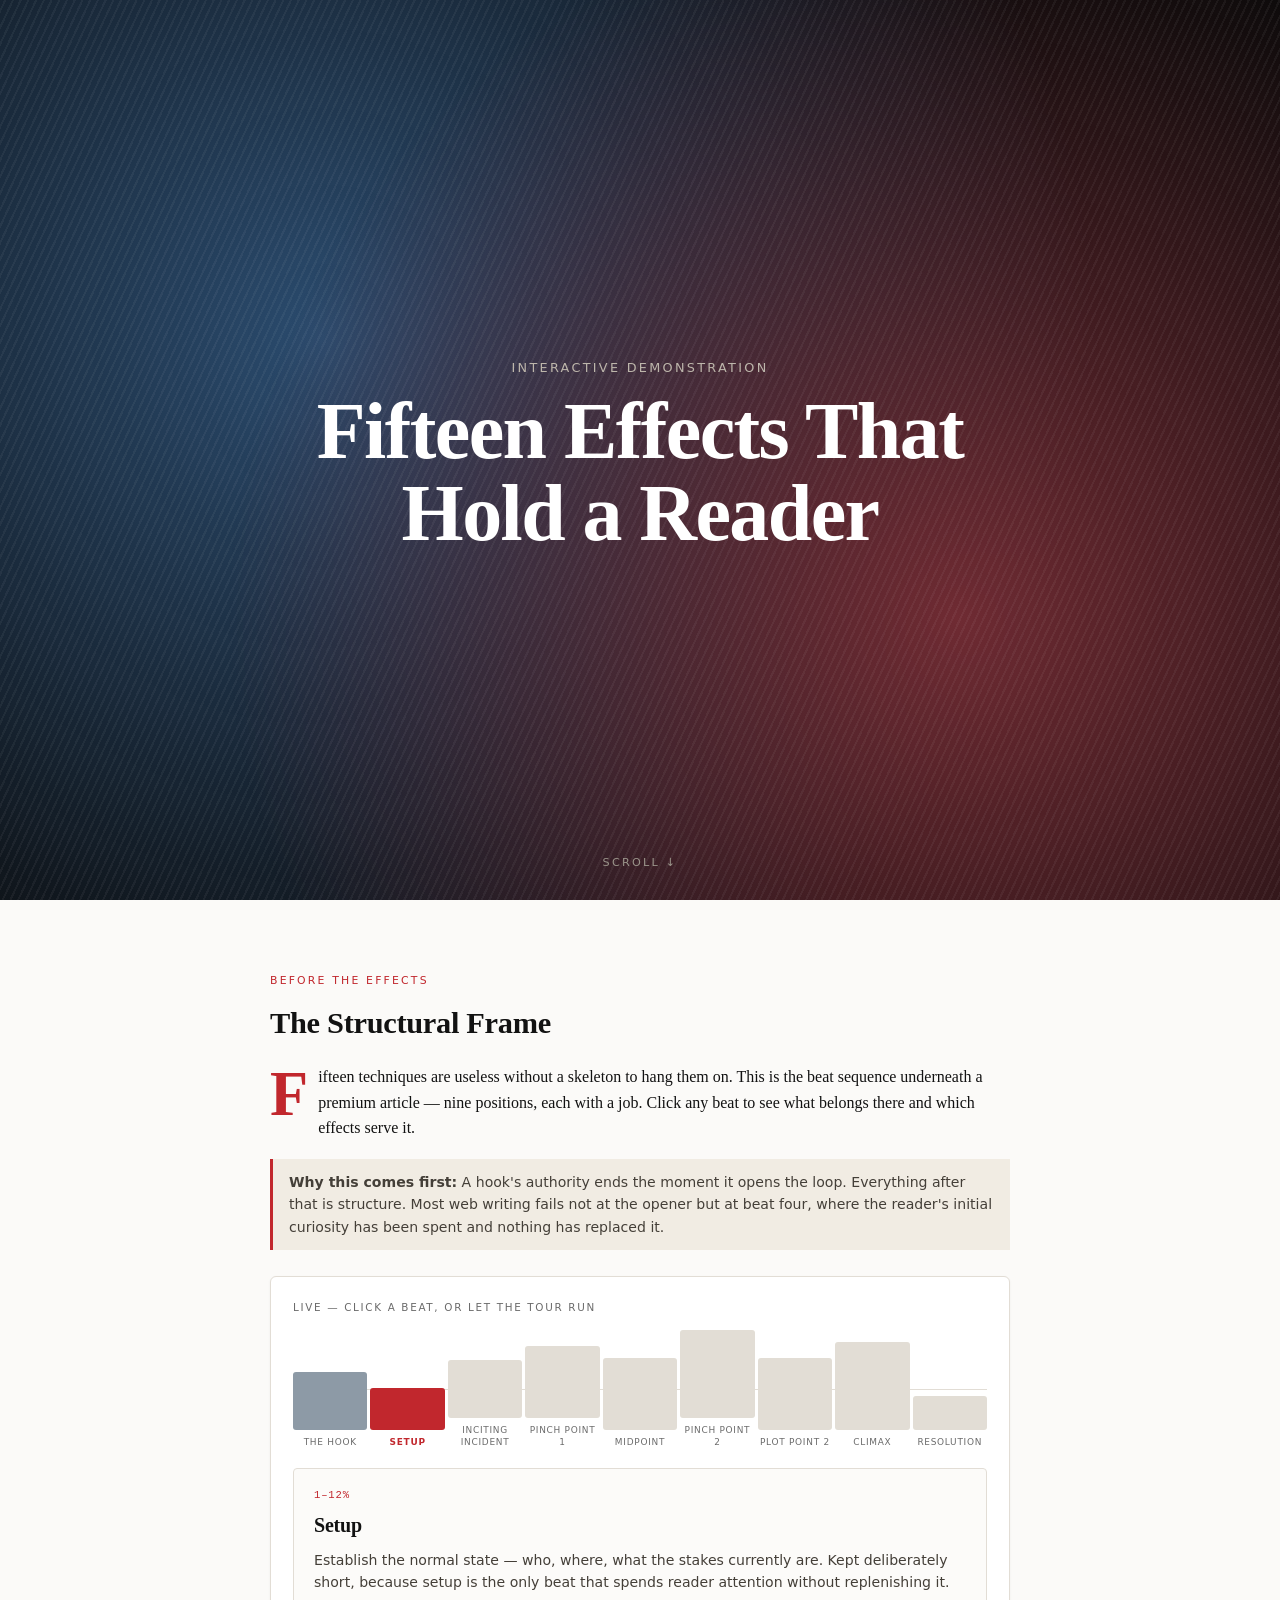
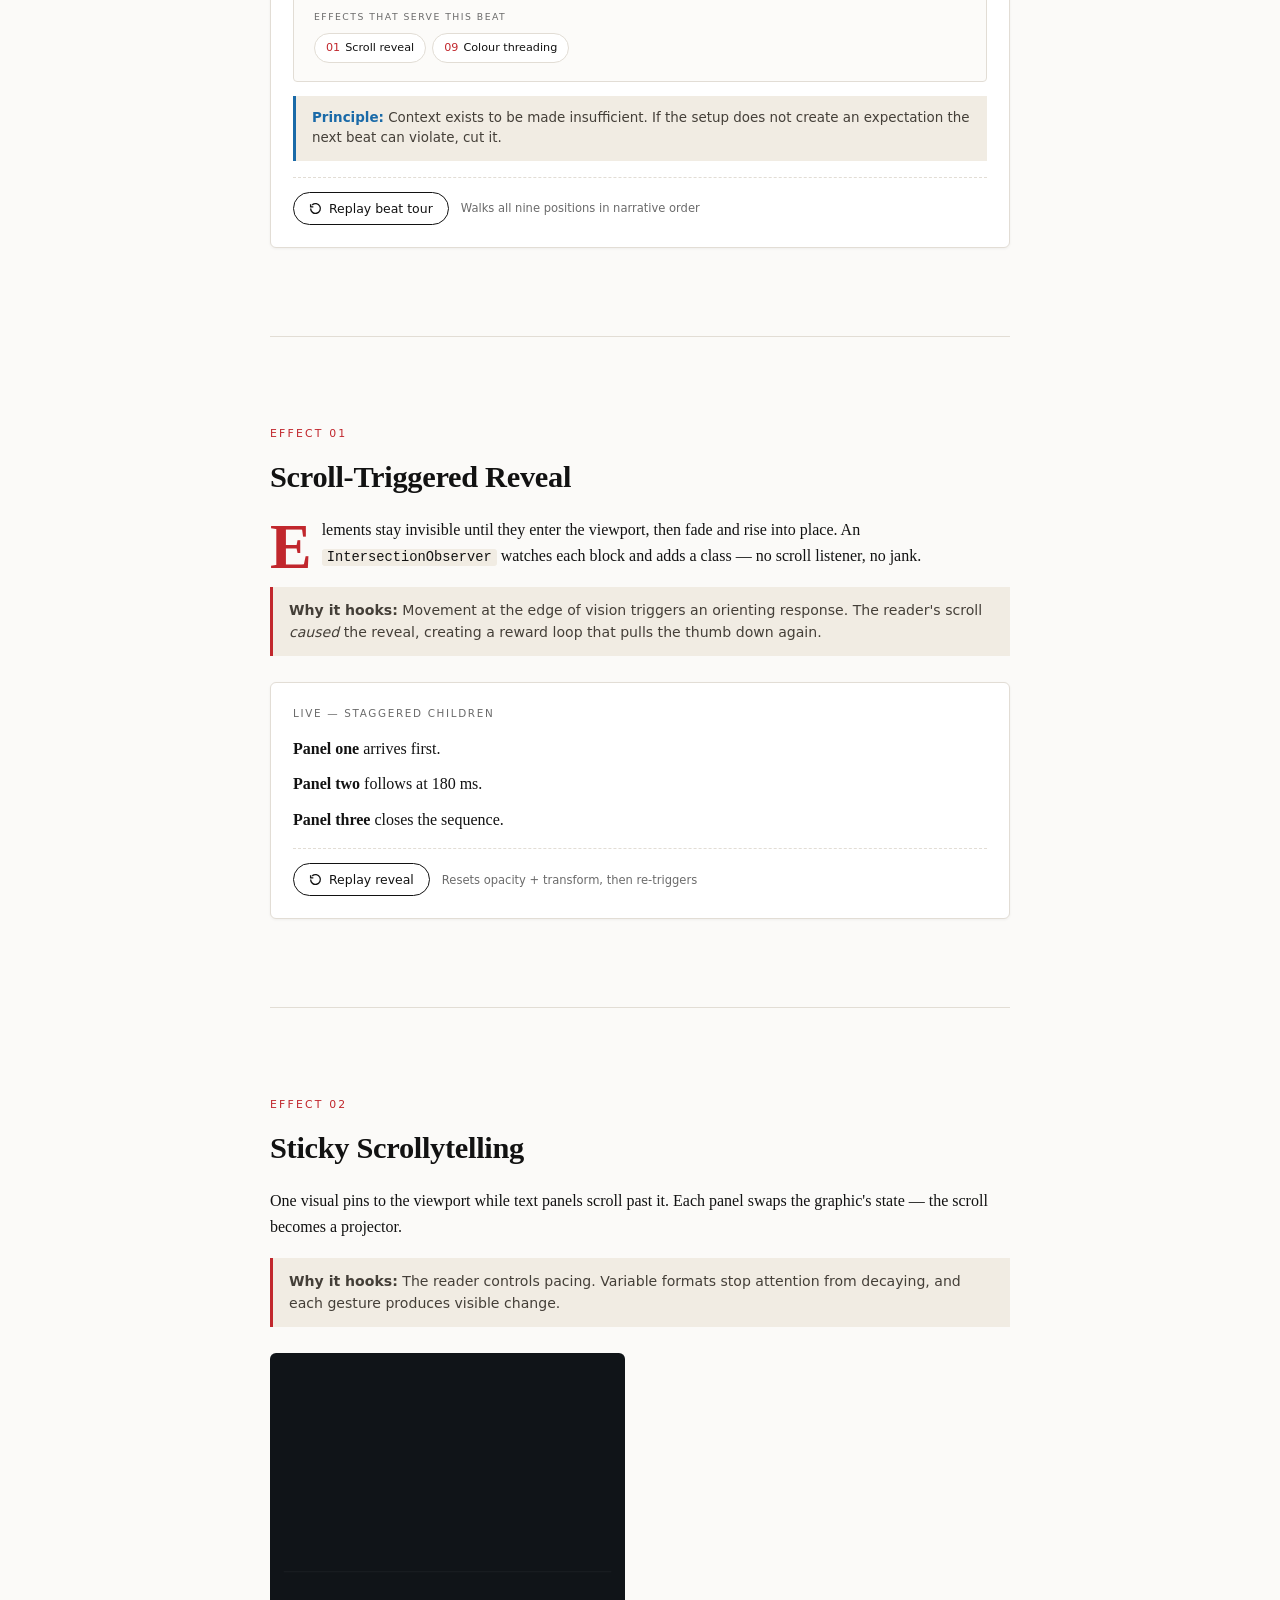
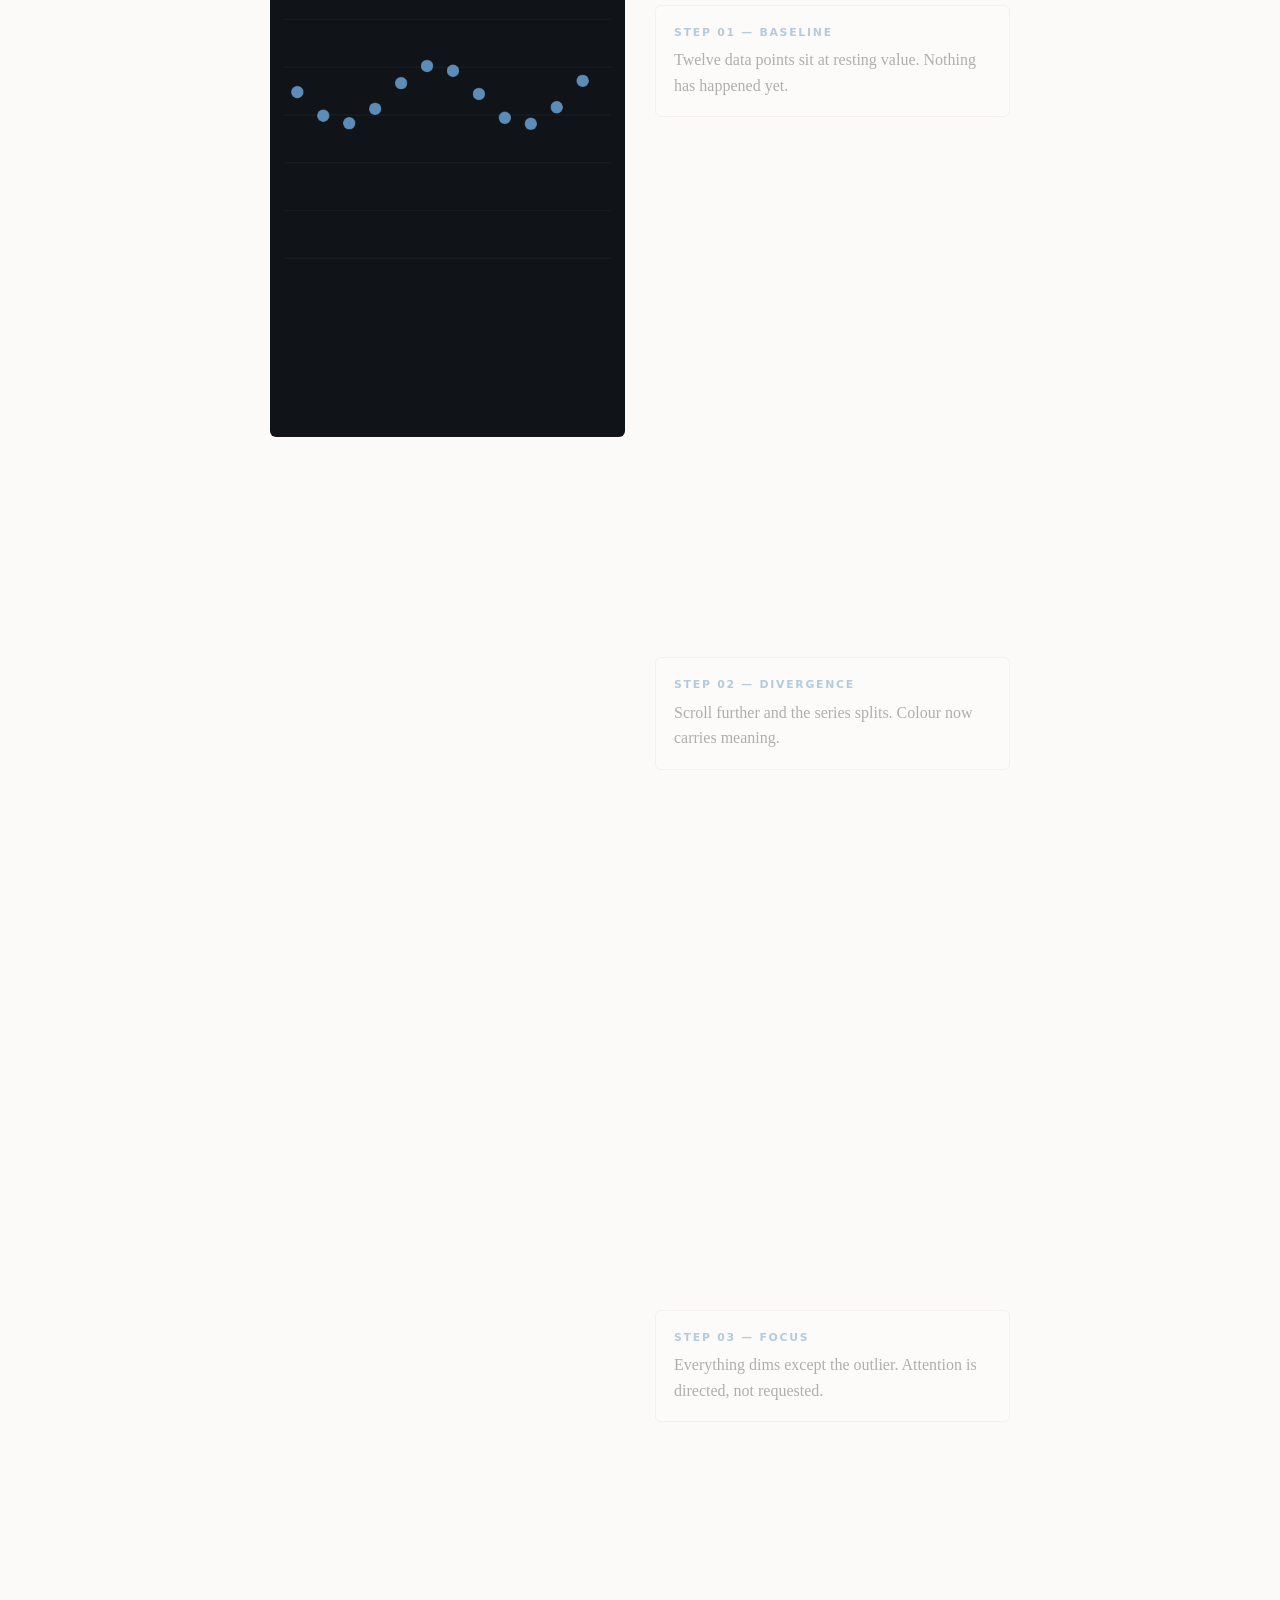
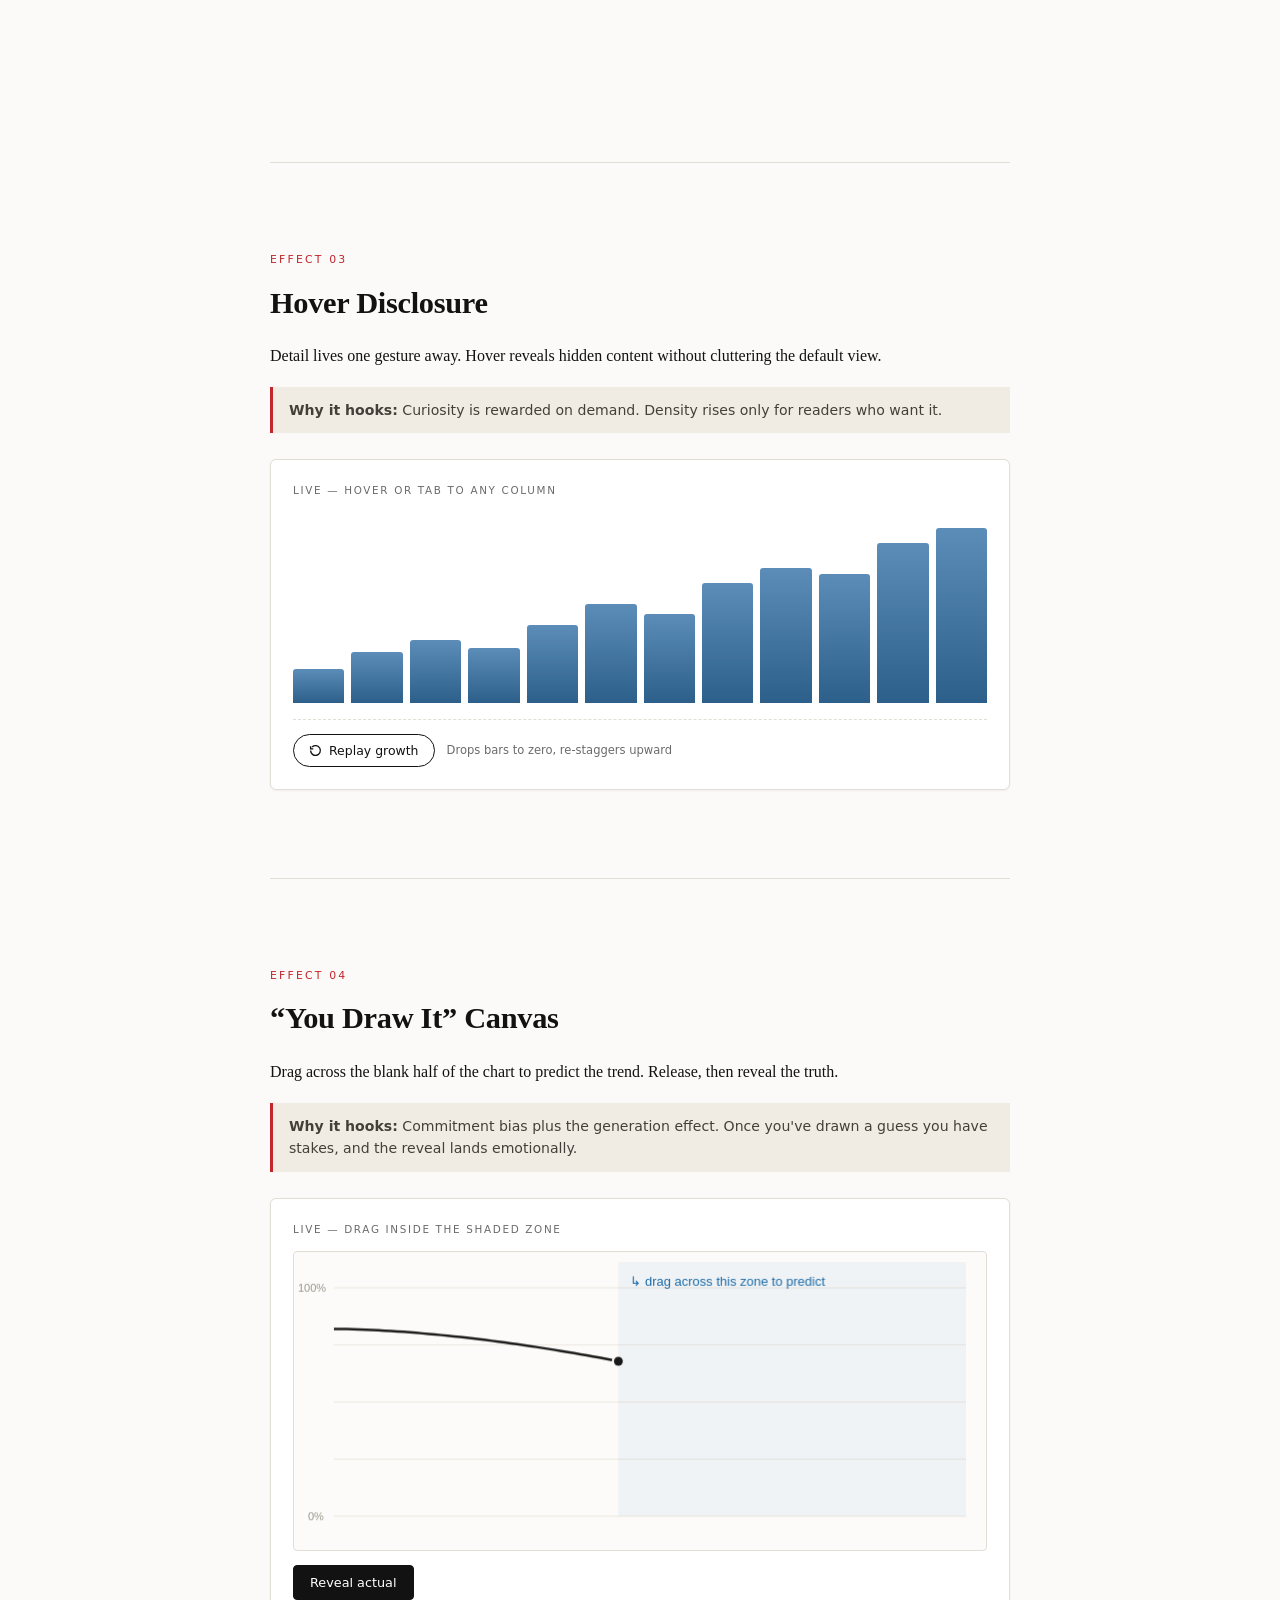
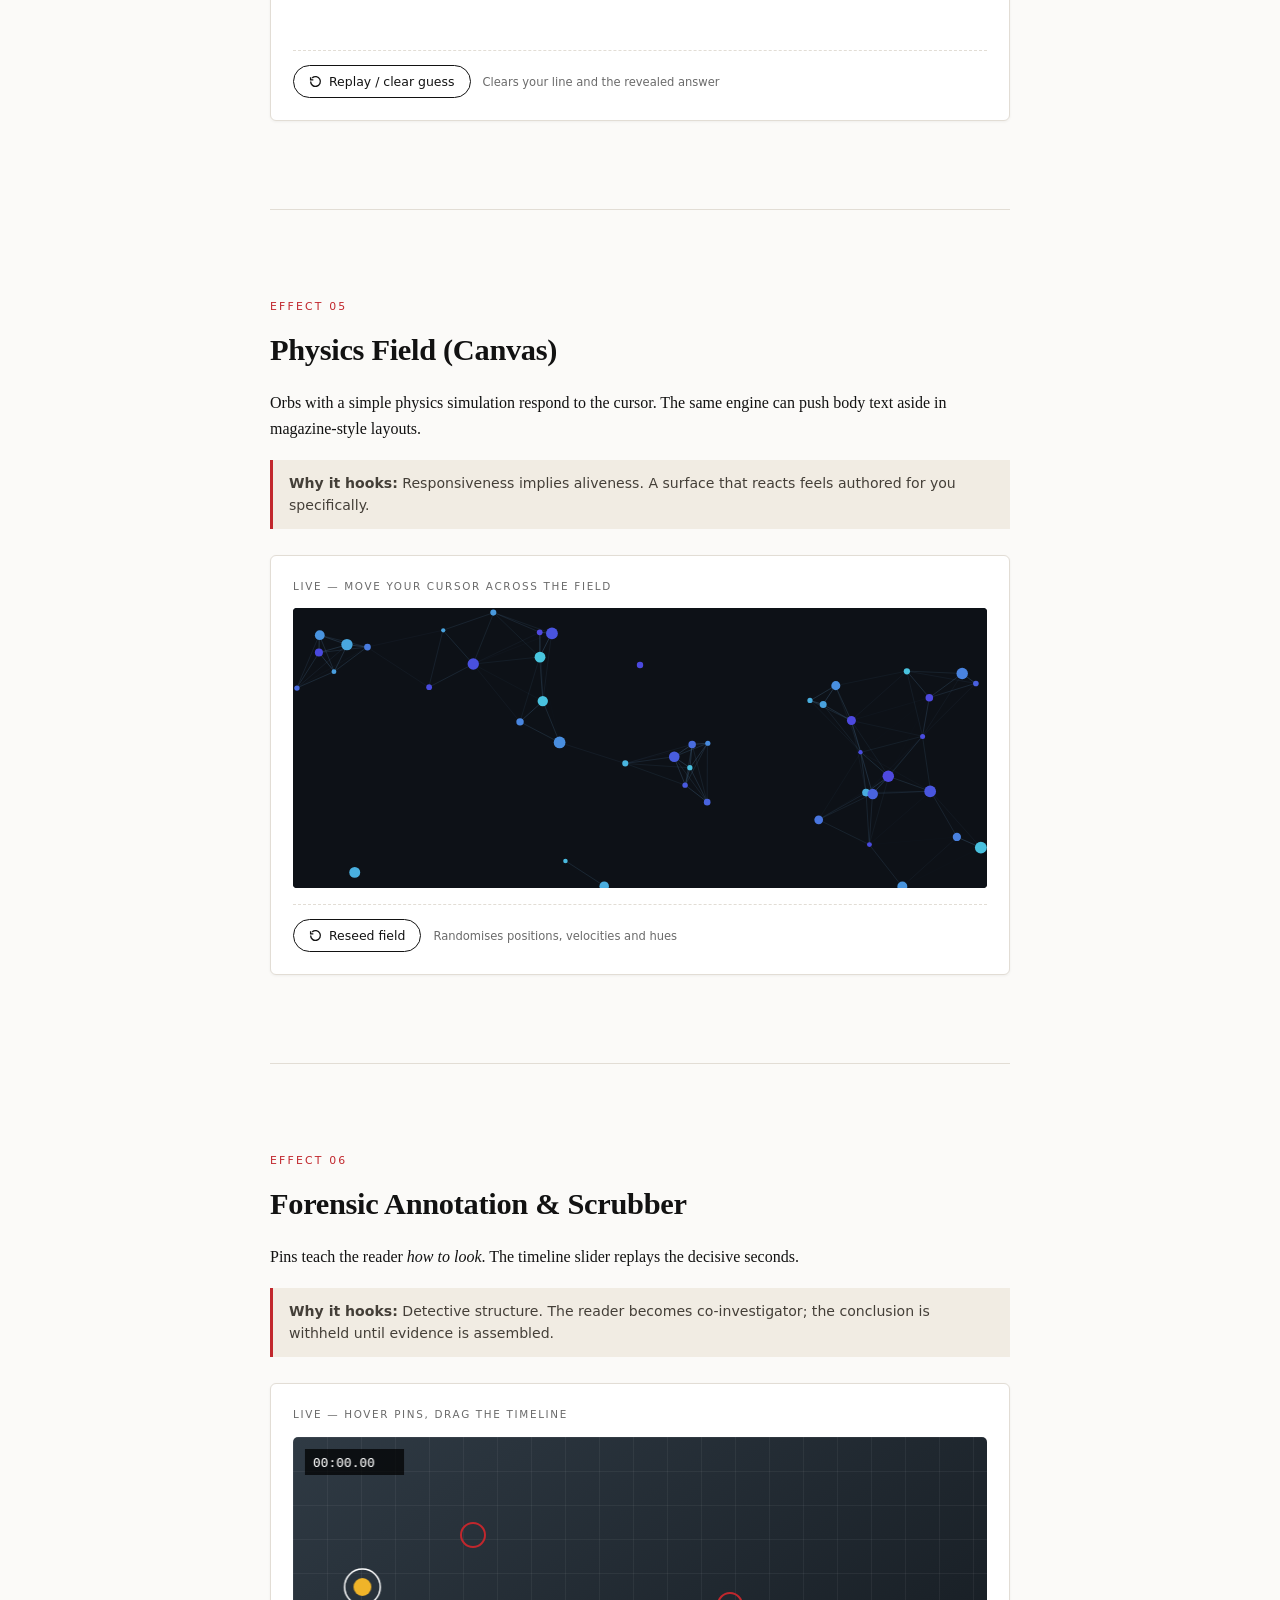
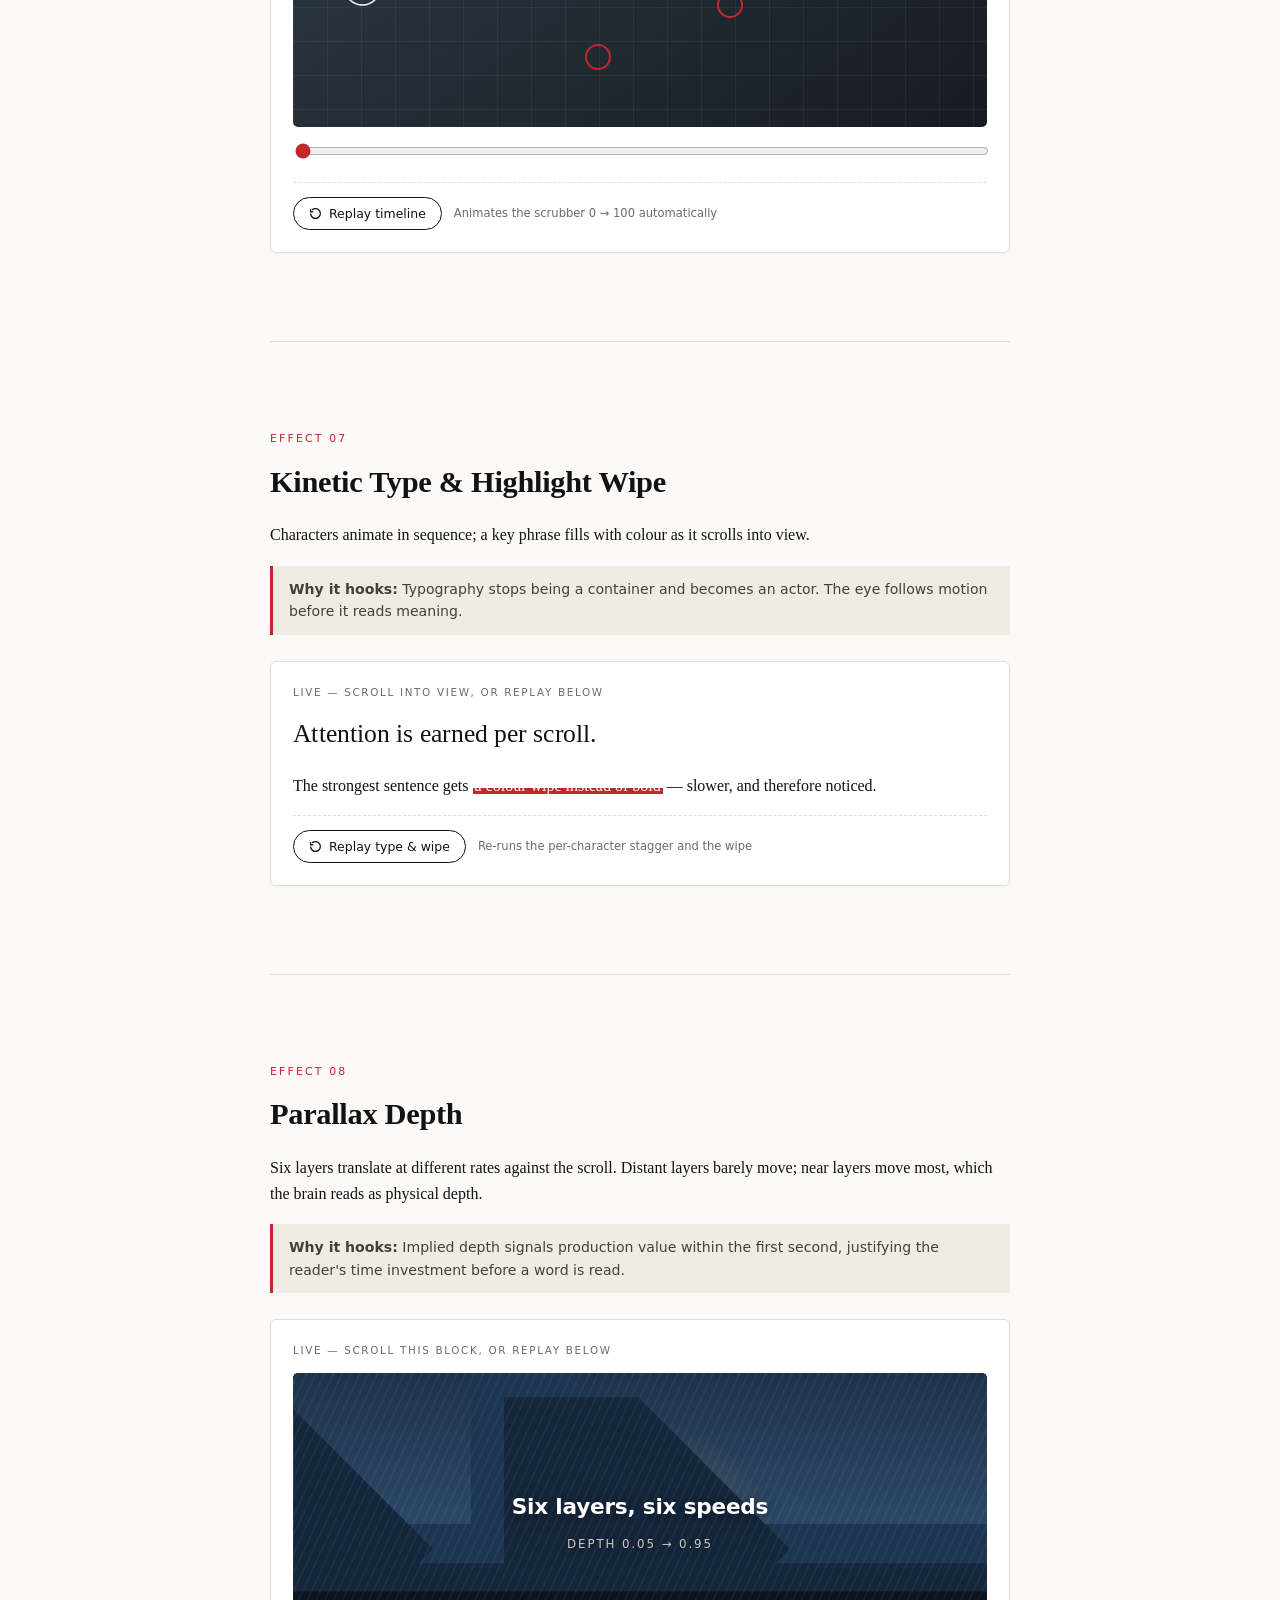
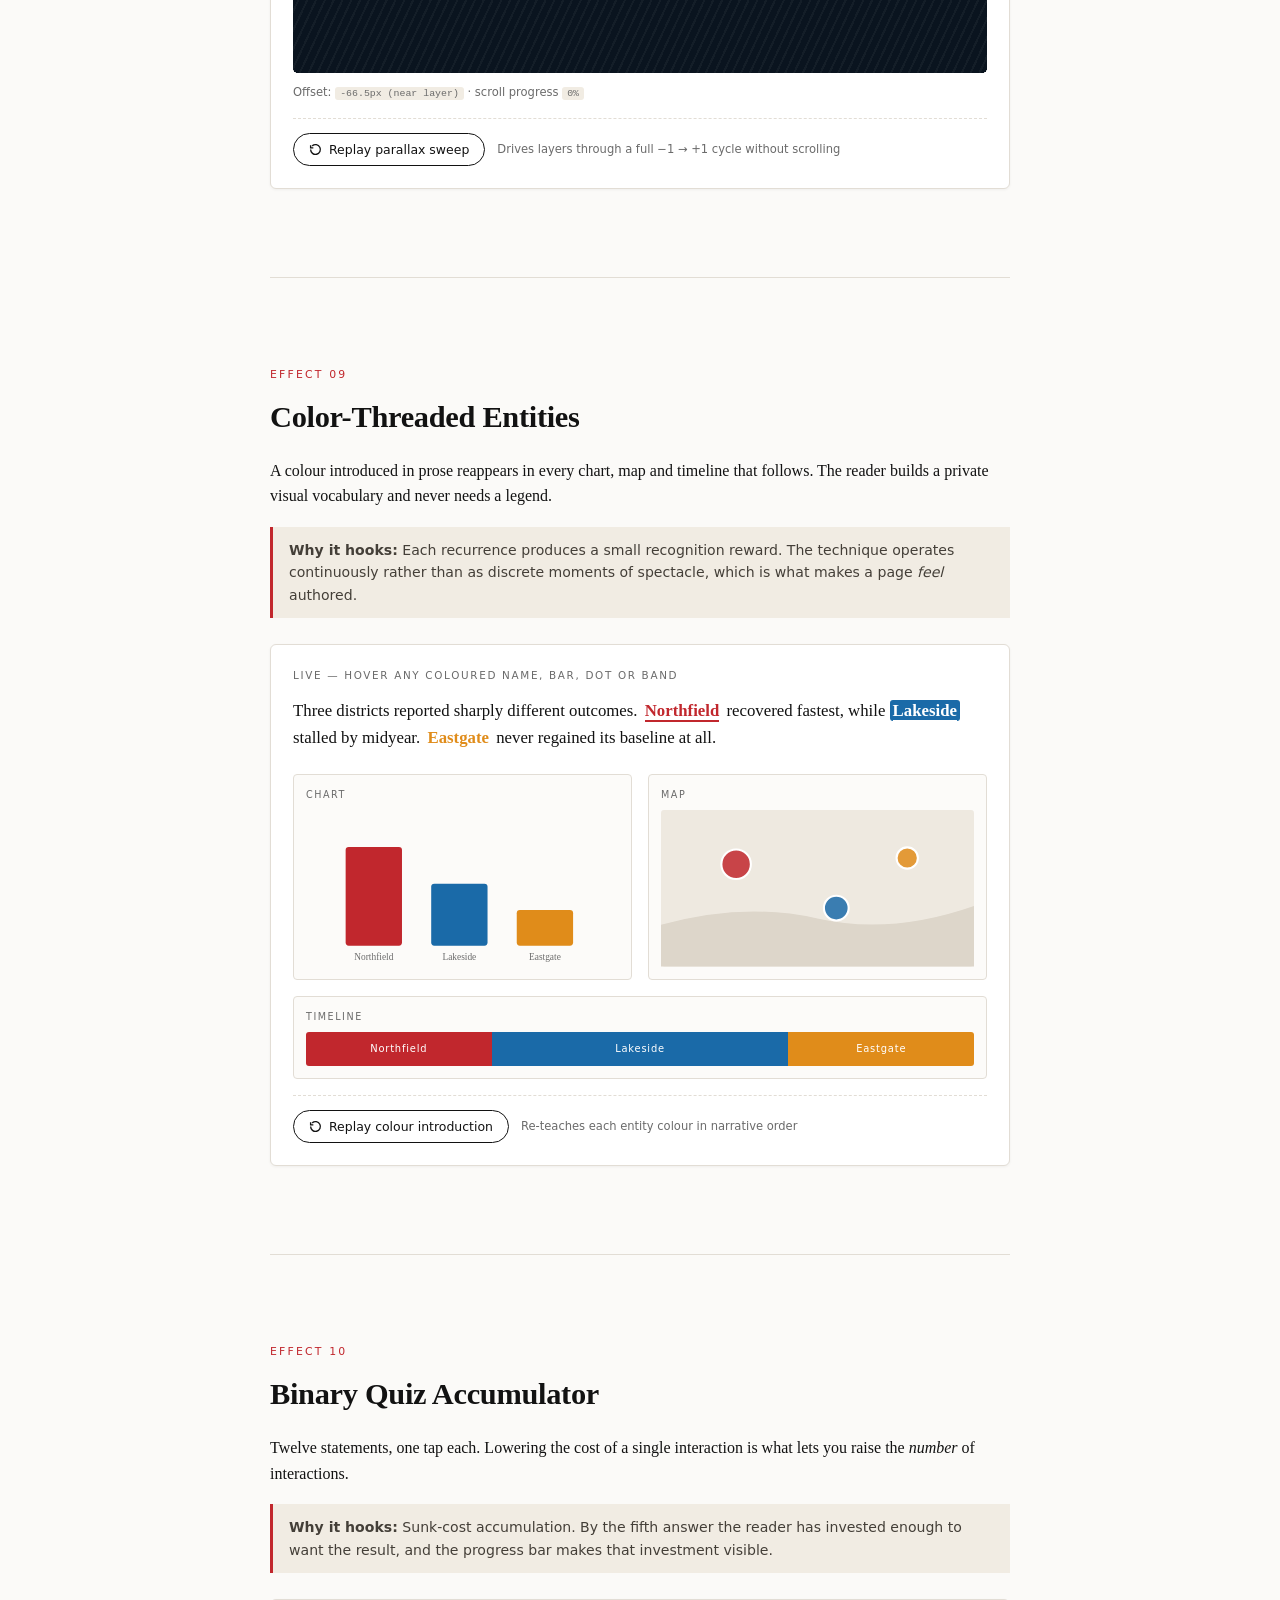
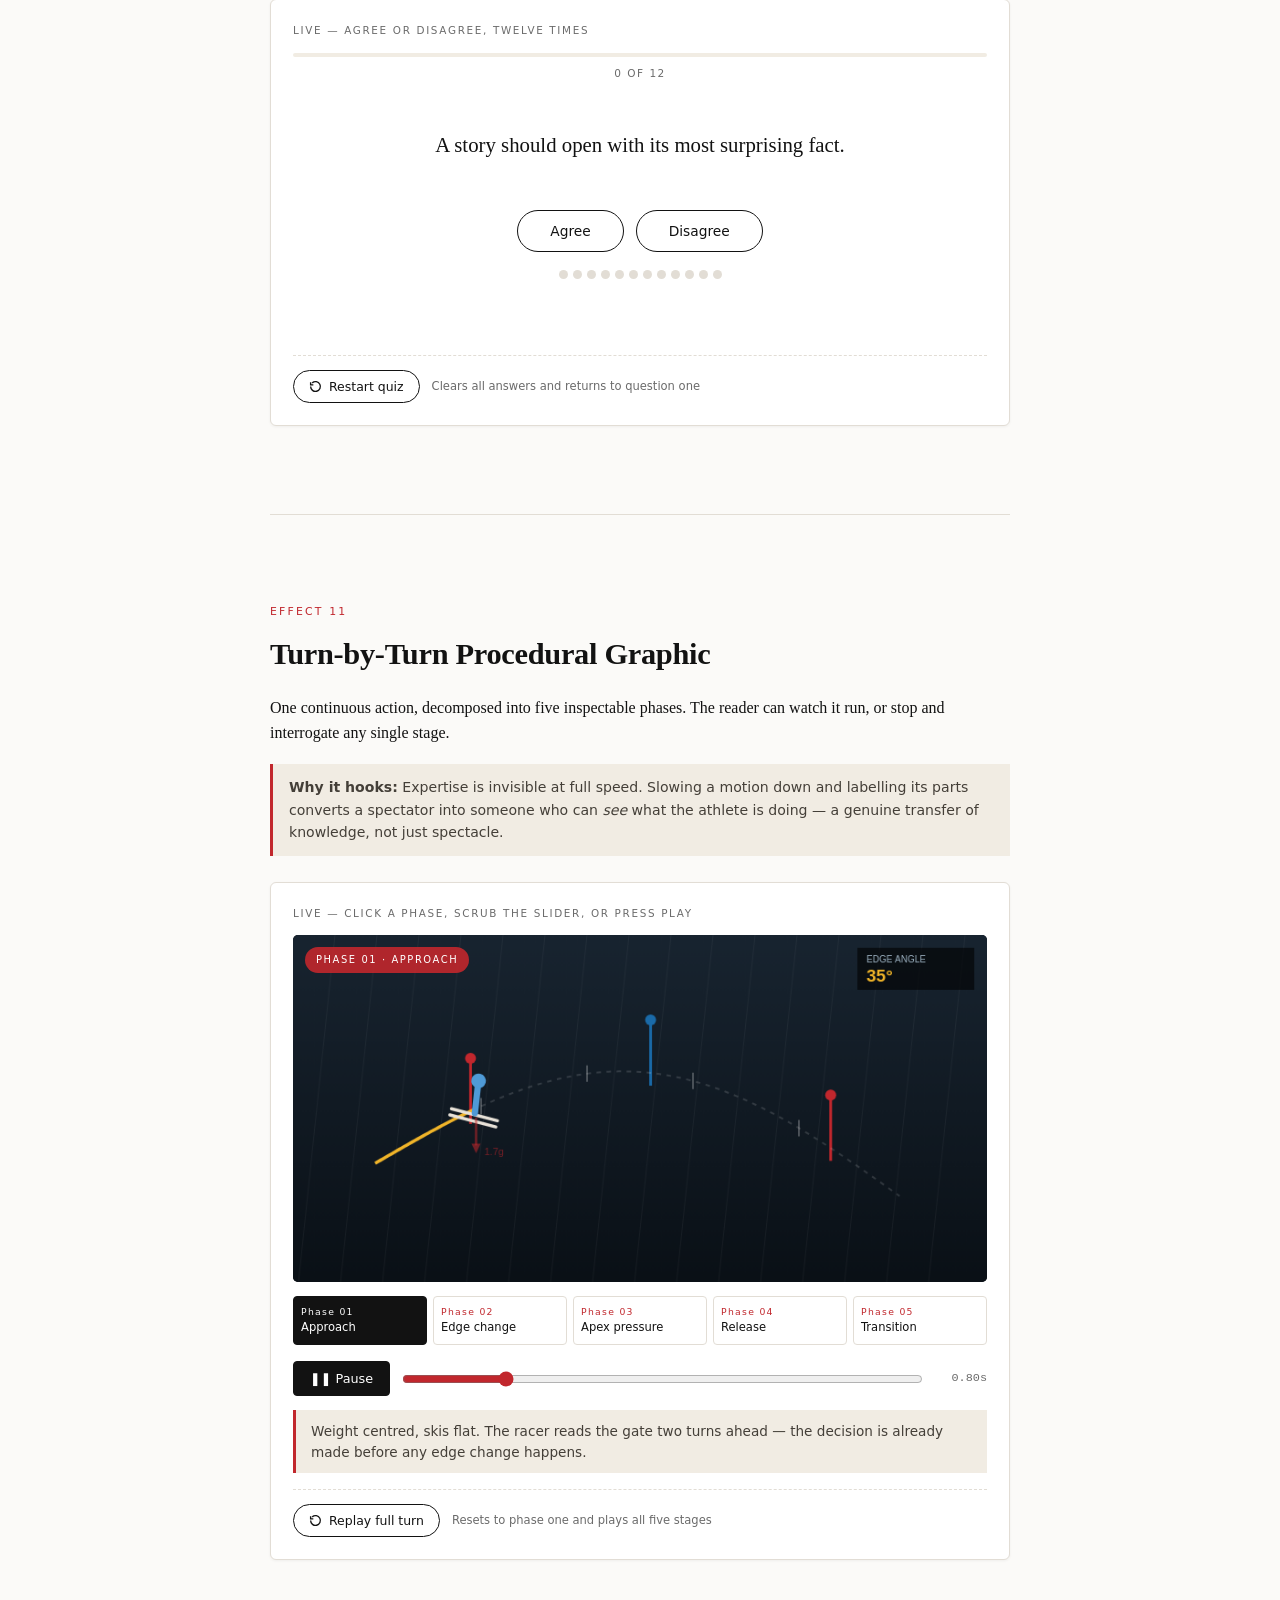
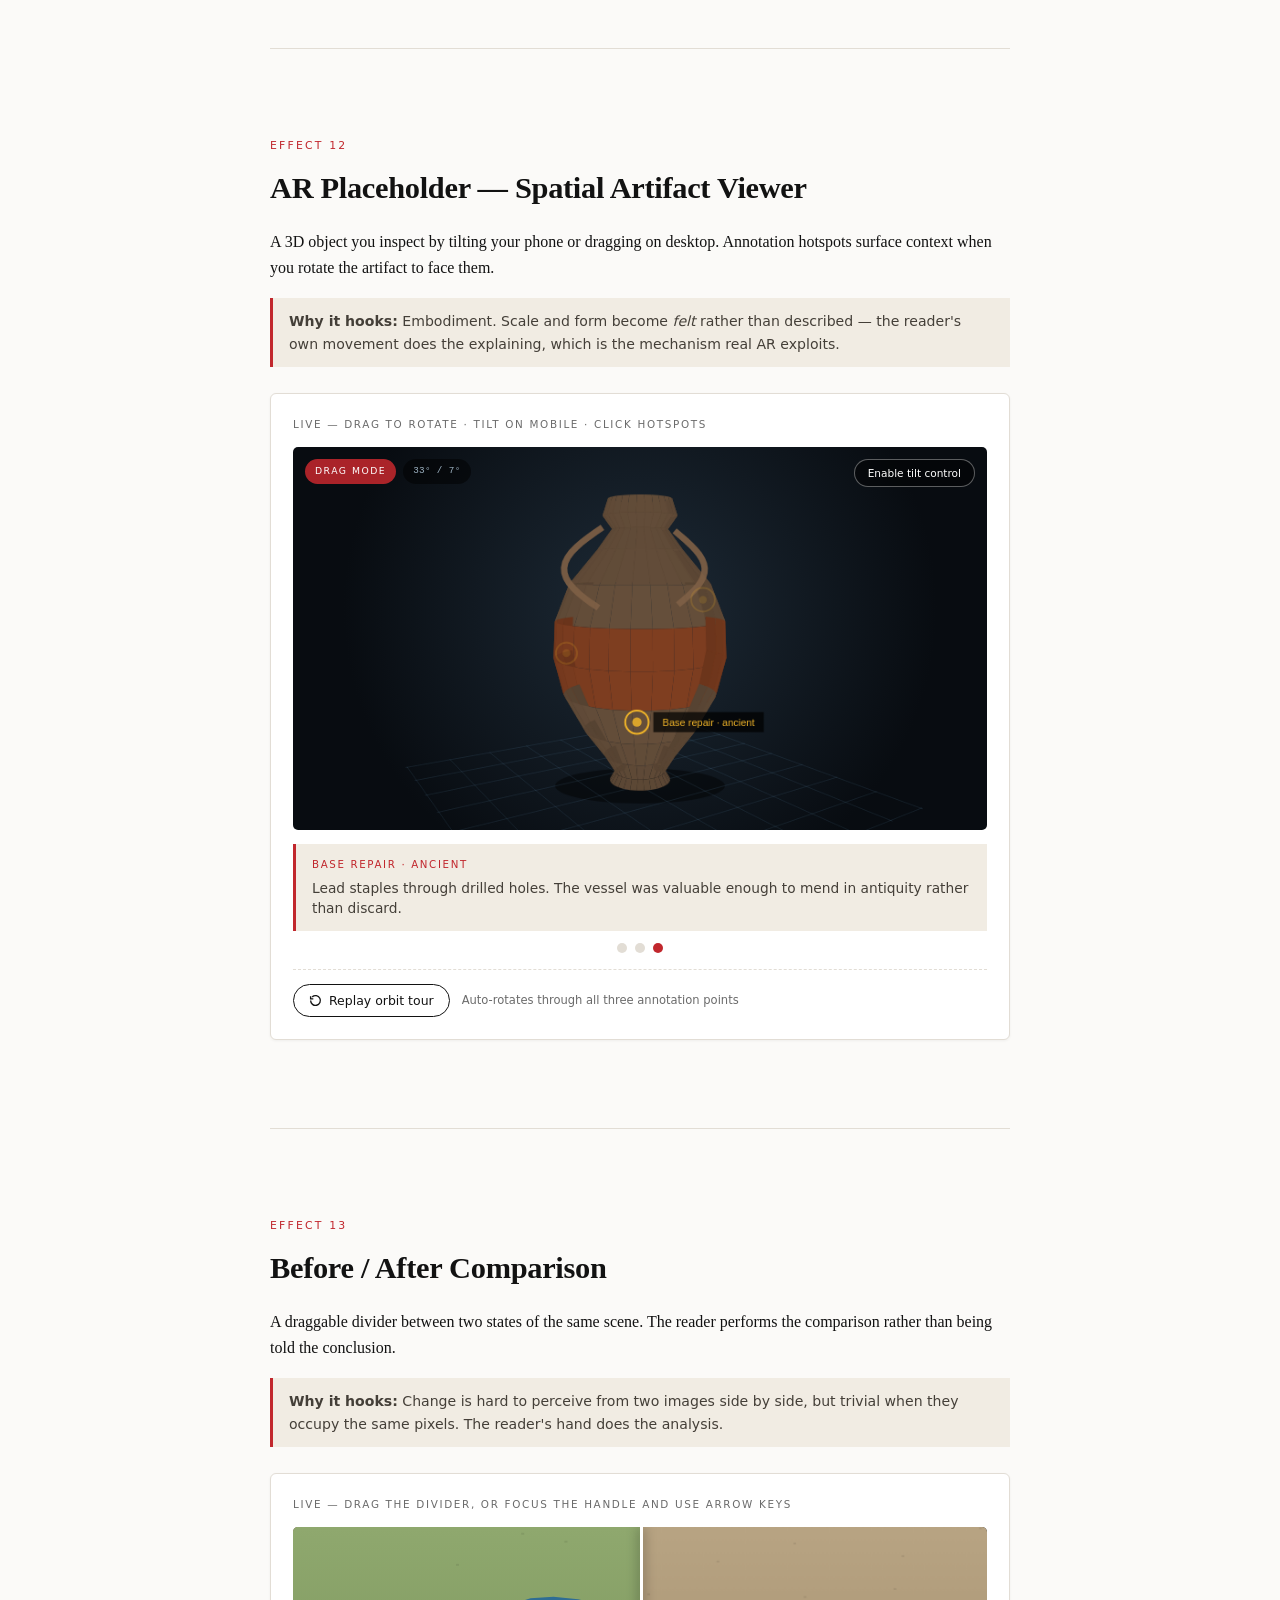
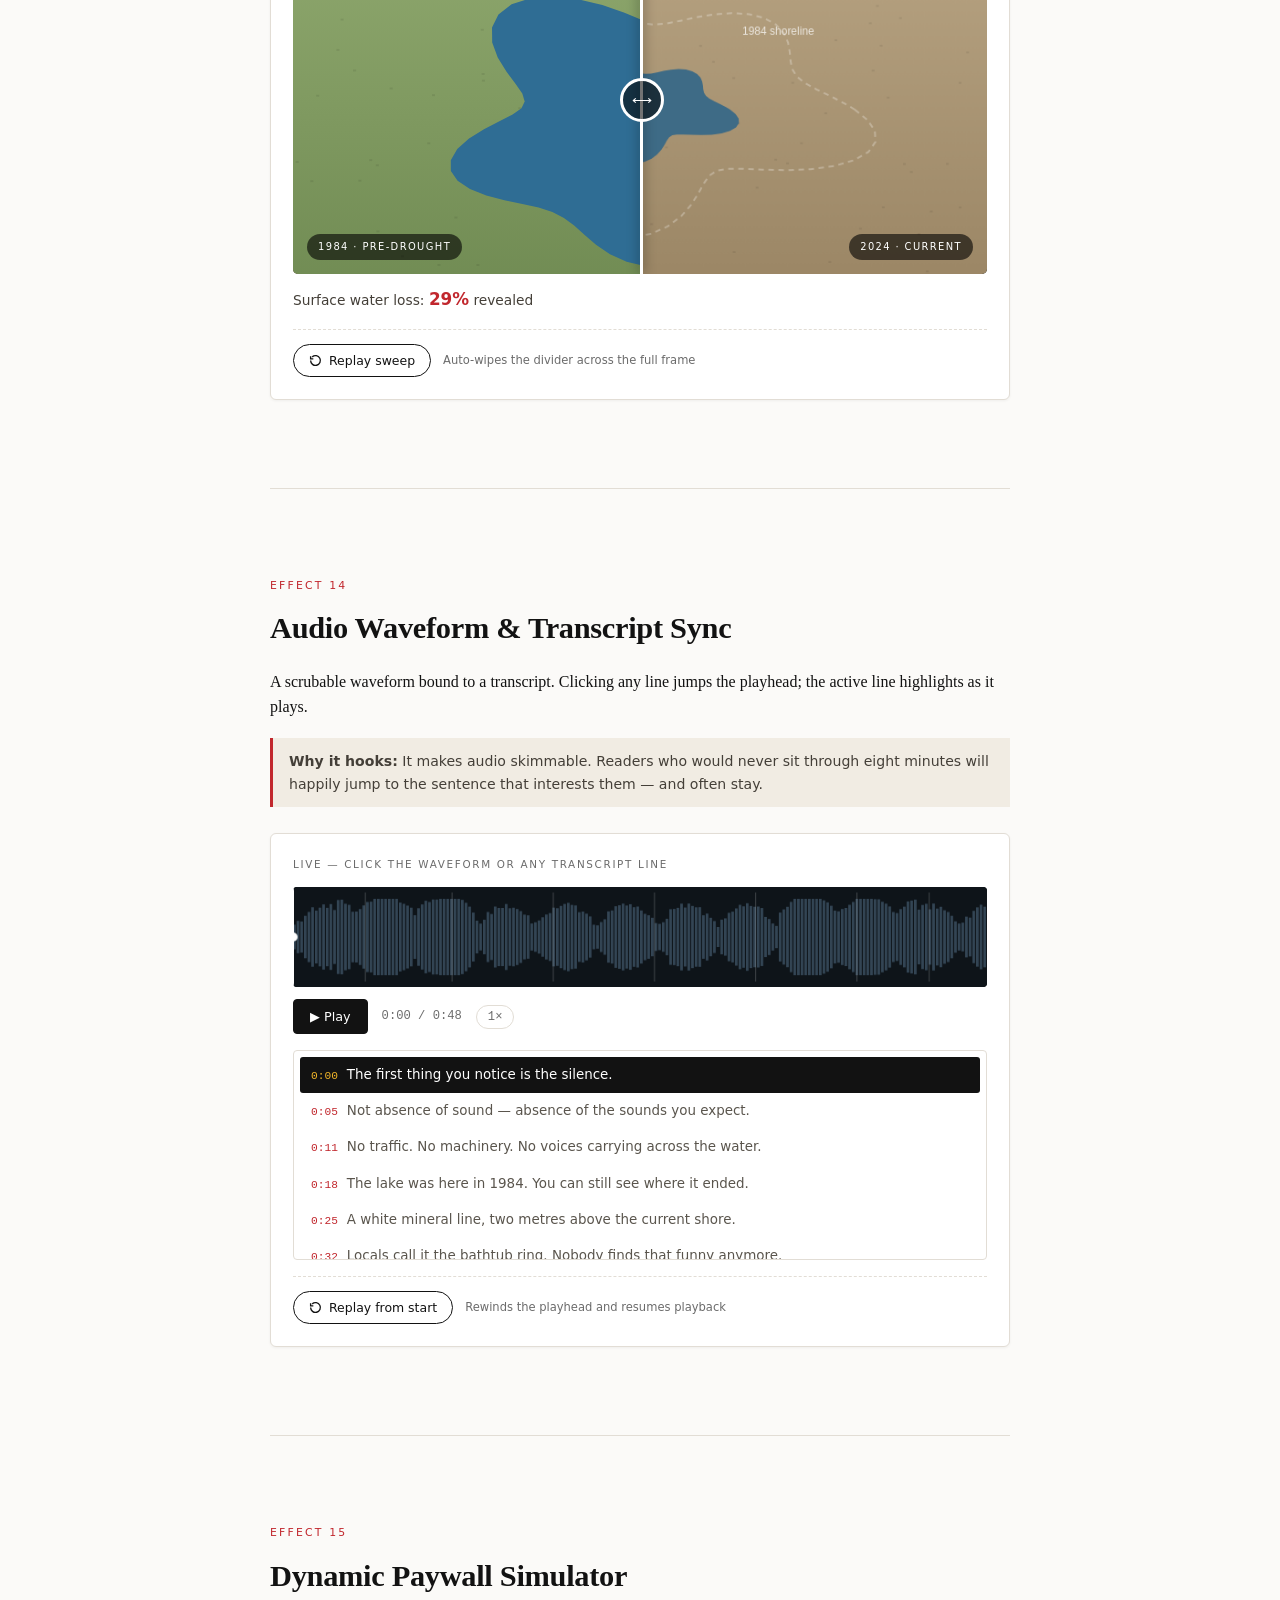
==== docs/index.html @ a5d6fe70 "narrative-deck: demo page, references, templates." ====
<!DOCTYPE html>
<html lang="en">
<head>
<meta charset="utf-8">
<meta name="viewport" content="width=device-width,initial-scale=1">
<!-- 1. Document title -->
<title>Fifteen Storytelling Effects — Interactive Demo</title>

<!-- 2. Meta description -->
<meta name="description" content="Fifteen interactive storytelling effects used in premium online journalism, each with a live demo, a plain-language explanation, and a replay control.">

<link rel="stylesheet" href="styles.css">
</head>
<body>

<div id="prog"></div>

<!-- ============ HERO ============ -->
<header class="hero">
  <div class="layer l1" data-depth="0.25"></div>
  <div class="layer l2" data-depth="0.45"></div>
  <div class="layer l3" data-depth="0.12"></div>
  <div>
    <p>Interactive Demonstration</p>
    <h1>Fifteen Effects That<br>Hold a Reader</h1>
  </div>
  <div class="scrollcue">SCROLL ↓</div>
</header>

<main class="wrap">

 <!-- ============ 00 — STRUCTURAL FRAME ============ -->
<section class="mod first" id="m0">
  <p class="tag">Before the effects</p>
  <h2>The Structural Frame</h2>
  <p class="reveal dropcap">Fifteen techniques are useless without a skeleton to hang them on. This is the beat sequence underneath a premium article — nine positions, each with a job. Click any beat to see what belongs there and which effects serve it.</p>
  <div class="why reveal"><b>Why this comes first:</b> A hook's authority ends the moment it opens the loop. Everything after that is structure. Most web writing fails not at the opener but at beat four, where the reader's initial curiosity has been spent and nothing has replaced it.</div>

  <div class="demo">
    <div class="demo-label">Live — click a beat, or let the tour run</div>

    <div class="beat-rail" id="beatRail"></div>

    <div class="beat-detail" id="beatDetail">
      <div class="beat-pos" id="beatPos">—</div>
      <h3 class="beat-name" id="beatName">—</h3>
      <p class="beat-job" id="beatJob">—</p>
      <div class="beat-serves">
        <span class="beat-serves-cap">Effects that serve this beat</span>
        <div class="beat-chips" id="beatChips"></div>
      </div>
    </div>

    <div class="beat-principle" id="beatPrinciple">
      <b>Principle:</b> <span id="beatPrincipleText">—</span>
    </div>

    <div class="replaybar">
      <button class="replay" data-replay="structure">
        <svg viewBox="0 0 24 24" fill="none" stroke="currentColor" stroke-width="2.5" aria-hidden="true"><path d="M3 12a9 9 0 1 0 3-6.7M3 4v5h5"/></svg>
        Replay beat tour
      </button>
      <span class="replay-note">Walks all nine positions in narrative order</span>
    </div>
  </div>
</section>


<!-- ============ 01 — SCROLL REVEAL ============ -->
<section class="mod" id="m1">
  <p class="tag">Effect 01</p>
  <h2>Scroll-Triggered Reveal</h2>
  <p class="reveal dropcap">Elements stay invisible until they enter the viewport, then fade and rise into place. An <code>IntersectionObserver</code> watches each block and adds a class — no scroll listener, no jank.</p>
  <div class="why reveal"><b>Why it hooks:</b> Movement at the edge of vision triggers an orienting response. The reader's scroll <em>caused</em> the reveal, creating a reward loop that pulls the thumb down again.</div>

  <div class="demo">
    <div class="demo-label">Live — staggered children</div>
    <div class="stagger" id="stagger1">
      <p class="sg"><b>Panel one</b> arrives first.</p>
      <p class="sg"><b>Panel two</b> follows at 180&nbsp;ms.</p>
      <p class="sg last"><b>Panel three</b> closes the sequence.</p>
    </div>
    <div class="replaybar">
      <button class="replay" data-replay="reveal">
        <svg viewBox="0 0 24 24" fill="none" stroke="currentColor" stroke-width="2.5" aria-hidden="true"><path d="M3 12a9 9 0 1 0 3-6.7M3 4v5h5"/></svg>
        Replay reveal
      </button>
      <span class="replay-note">Resets opacity + transform, then re-triggers</span>
    </div>
  </div>
</section>

<!-- ============ 02 — SCROLLYTELLING ============ -->
<section class="mod" id="m2">
  <p class="tag">Effect 02</p>
  <h2>Sticky Scrollytelling</h2>
  <p class="reveal">One visual pins to the viewport while text panels scroll past it. Each panel swaps the graphic's state — the scroll becomes a projector.</p>
  <div class="why reveal"><b>Why it hooks:</b> The reader controls pacing. Variable formats stop attention from decaying, and each gesture produces visible change.</div>

  <div class="scrolly">
    <div class="sticky-viz">
      <canvas id="viz" width="520" height="520" aria-label="Animated data visualisation"></canvas>
    </div>
    <div class="steps">
      <div class="step" data-state="0"><b>Step 01 — Baseline</b>Twelve data points sit at resting value. Nothing has happened yet.</div>
      <div class="step" data-state="1"><b>Step 02 — Divergence</b>Scroll further and the series splits. Colour now carries meaning.</div>
      <div class="step" data-state="2"><b>Step 03 — Focus</b>Everything dims except the outlier. Attention is directed, not requested.</div>
    </div>
  </div>

</section>

<!-- ============ 03 — HOVER DISCLOSURE ============ -->
<section class="mod" id="m3">
  <p class="tag">Effect 03</p>
  <h2>Hover Disclosure</h2>
  <p class="reveal">Detail lives one gesture away. Hover reveals hidden content without cluttering the default view.</p>
  <div class="why reveal"><b>Why it hooks:</b> Curiosity is rewarded on demand. Density rises only for readers who want it.</div>

  <div class="demo">
    <div class="demo-label">Live — hover or tab to any column</div>
    <div class="bars" id="bars"></div>
    <div class="replaybar">
      <button class="replay" data-replay="bars">
        <svg viewBox="0 0 24 24" fill="none" stroke="currentColor" stroke-width="2.5" aria-hidden="true"><path d="M3 12a9 9 0 1 0 3-6.7M3 4v5h5"/></svg>
        Replay growth
      </button>
      <span class="replay-note">Drops bars to zero, re-staggers upward</span>
    </div>
  </div>
</section>

<!-- ============ 04 — YOU DRAW IT ============ -->
<section class="mod" id="m4">
  <p class="tag">Effect 04</p>
  <h2>“You Draw It” Canvas</h2>
  <p class="reveal">Drag across the blank half of the chart to predict the trend. Release, then reveal the truth.</p>
  <div class="why reveal"><b>Why it hooks:</b> Commitment bias plus the generation effect. Once you've drawn a guess you have stakes, and the reveal lands emotionally.</div>

  <div class="demo">
    <div class="demo-label">Live — drag inside the shaded zone</div>
    <div id="drawWrap"><canvas id="draw" aria-label="Draw your prediction"></canvas></div>
    <div class="btnrow">
      <button class="act" id="revealBtn">Reveal actual</button>
    </div>
    <div id="verdict" role="status" aria-live="polite"></div>
    <div class="replaybar">
      <button class="replay" data-replay="draw">
        <svg viewBox="0 0 24 24" fill="none" stroke="currentColor" stroke-width="2.5" aria-hidden="true"><path d="M3 12a9 9 0 1 0 3-6.7M3 4v5h5"/></svg>
        Replay / clear guess
      </button>
      <span class="replay-note">Clears your line and the revealed answer</span>
    </div>
  </div>
</section>

<!-- ============ 05 — PHYSICS FIELD ============ -->
<section class="mod" id="m5">
  <p class="tag">Effect 05</p>
  <h2>Physics Field (Canvas)</h2>
  <p class="reveal">Orbs with a simple physics simulation respond to the cursor. The same engine can push body text aside in magazine-style layouts.</p>
  <div class="why reveal"><b>Why it hooks:</b> Responsiveness implies aliveness. A surface that reacts feels authored for you specifically.</div>

  <div class="demo">
    <div class="demo-label">Live — move your cursor across the field</div>
    <canvas id="orbs" aria-label="Interactive particle field"></canvas>
    <div class="replaybar">
      <button class="replay" data-replay="orbs">
        <svg viewBox="0 0 24 24" fill="none" stroke="currentColor" stroke-width="2.5" aria-hidden="true"><path d="M3 12a9 9 0 1 0 3-6.7M3 4v5h5"/></svg>
        Reseed field
      </button>
      <span class="replay-note">Randomises positions, velocities and hues</span>
    </div>
  </div>
</section>

<!-- ============ 06 — FORENSIC ============ -->
<section class="mod" id="m6">
  <p class="tag">Effect 06</p>
  <h2>Forensic Annotation &amp; Scrubber</h2>
  <p class="reveal">Pins teach the reader <em>how to look</em>. The timeline slider replays the decisive seconds.</p>
  <div class="why reveal"><b>Why it hooks:</b> Detective structure. The reader becomes co-investigator; the conclusion is withheld until evidence is assembled.</div>

  <div class="demo">
    <div class="demo-label">Live — hover pins, drag the timeline</div>
    <div class="frame">
      <div class="grid"></div>
      <canvas id="scrub" width="700" height="290" aria-label="Reconstructed timeline"></canvas>
      <button class="pin" style="left:26%;top:34%" aria-label="00:04 — vehicle enters frame"><span>00:04 — vehicle enters frame</span></button>
      <button class="pin" style="left:63%;top:58%" aria-label="00:09 — second angle confirms"><span>00:09 — second angle confirms</span></button>
      <button class="pin" style="left:44%;top:76%" aria-label="00:12 — shadow fixes time of day"><span>00:12 — shadow fixes time of day</span></button>
    </div>
    <input type="range" id="time" min="0" max="100" value="0" aria-label="Timeline scrubber">
    <div class="replaybar">
      <button class="replay" data-replay="forensic">
        <svg viewBox="0 0 24 24" fill="none" stroke="currentColor" stroke-width="2.5" aria-hidden="true"><path d="M3 12a9 9 0 1 0 3-6.7M3 4v5h5"/></svg>
        Replay timeline
      </button>
      <span class="replay-note">Animates the scrubber 0 → 100 automatically</span>
    </div>
  </div>
</section>

<!-- ============ 07 — KINETIC TYPE ============ -->
<section class="mod" id="m7">
  <p class="tag">Effect 07</p>
  <h2>Kinetic Type &amp; Highlight Wipe</h2>
  <p class="reveal">Characters animate in sequence; a key phrase fills with colour as it scrolls into view.</p>
  <div class="why reveal"><b>Why it hooks:</b> Typography stops being a container and becomes an actor. The eye follows motion before it reads meaning.</div>

  <div class="demo">
    <div class="demo-label">Live — scroll into view, or replay below</div>
    <p class="kinetic" id="kin1" data-split>Attention is earned per scroll.</p>
    <p class="kin-sub">The strongest sentence gets <span class="highlight" id="hl1">a colour wipe instead of bold</span> — slower, and therefore noticed.</p>
    <div class="replaybar">
      <button class="replay" data-replay="type">
        <svg viewBox="0 0 24 24" fill="none" stroke="currentColor" stroke-width="2.5" aria-hidden="true"><path d="M3 12a9 9 0 1 0 3-6.7M3 4v5h5"/></svg>
        Replay type &amp; wipe
      </button>
      <span class="replay-note">Re-runs the per-character stagger and the wipe</span>
    </div>
  </div>
</section>

<!-- ============ 08 — PARALLAX ============ -->
<section class="mod" id="m8">
  <p class="tag">Effect 08</p>
  <h2>Parallax Depth</h2>
  <p class="reveal">Six layers translate at different rates against the scroll. Distant layers barely move; near layers move most, which the brain reads as physical depth.</p>
  <div class="why reveal"><b>Why it hooks:</b> Implied depth signals production value within the first second, justifying the reader's time investment before a word is read.</div>

  <div class="demo">
    <div class="demo-label">Live — scroll this block, or replay below</div>
    <div class="px-stage" id="pxStage">
      <div class="px-layer px-sky"   data-depth="0.05"></div>
      <div class="px-layer px-sun"   data-depth="0.14"></div>
      <div class="px-layer px-far"   data-depth="0.30"></div>
      <div class="px-layer px-mid"   data-depth="0.58"></div>
      <div class="px-layer px-near"  data-depth="0.95"></div>
      <div class="px-layer px-grain" data-depth="0.20"></div>
      <div class="px-cap">
        <div>
          <strong>Six layers, six speeds</strong>
          <em>Depth 0.05 → 0.95</em>
        </div>
      </div>
    </div>
    <div class="px-readout">Offset: <code id="pxRead">0px</code> · scroll progress <code id="pxProg">0%</code></div>
    <div class="replaybar">
      <button class="replay" data-replay="parallax">
        <svg viewBox="0 0 24 24" fill="none" stroke="currentColor" stroke-width="2.5" aria-hidden="true"><path d="M3 12a9 9 0 1 0 3-6.7M3 4v5h5"/></svg>
        Replay parallax sweep
      </button>
      <span class="replay-note">Drives layers through a full −1 → +1 cycle without scrolling</span>
    </div>
  </div>
</section>

<!-- ============ 09 — COLOR THREADING ============ -->
<section class="mod" id="m9">
  <p class="tag">Effect 09</p>
  <h2>Color-Threaded Entities</h2>
  <p class="reveal">A colour introduced in prose reappears in every chart, map and timeline that follows. The reader builds a private visual vocabulary and never needs a legend.</p>
  <div class="why reveal"><b>Why it hooks:</b> Each recurrence produces a small recognition reward. The technique operates continuously rather than as discrete moments of spectacle, which is what makes a page <em>feel</em> authored.</div>

  <div class="demo">
    <div class="demo-label">Live — hover any coloured name, bar, dot or band</div>

    <p class="thread-prose">
      Three districts reported sharply different outcomes.
      <span class="ent" data-ent="a">Northfield</span> recovered fastest,
      while <span class="ent" data-ent="b">Lakeside</span> stalled by midyear.
      <span class="ent" data-ent="c">Eastgate</span> never regained its baseline at all.
    </p>

    <div class="thread-grid">
      <div class="thread-panel">
        <div class="panel-cap">Chart</div>
        <svg id="threadChart" viewBox="0 0 300 150" role="img" aria-label="Comparison chart"></svg>
      </div>
      <div class="thread-panel">
        <div class="panel-cap">Map</div>
        <svg id="threadMap" viewBox="0 0 300 150" role="img" aria-label="District map"></svg>
      </div>
    </div>

    <div class="thread-panel full">
      <div class="panel-cap">Timeline</div>
      <div class="timeline" id="threadTime"></div>
    </div>

    <div class="replaybar">
      <button class="replay" data-replay="thread">
        <svg viewBox="0 0 24 24" fill="none" stroke="currentColor" stroke-width="2.5" aria-hidden="true"><path d="M3 12a9 9 0 1 0 3-6.7M3 4v5h5"/></svg>
        Replay colour introduction
      </button>
      <span class="replay-note">Re-teaches each entity colour in narrative order</span>
    </div>
  </div>
</section>

<!-- ============ 10 — BINARY QUIZ ============ -->
<section class="mod" id="m10">
  <p class="tag">Effect 10</p>
  <h2>Binary Quiz Accumulator</h2>
  <p class="reveal">Twelve statements, one tap each. Lowering the cost of a single interaction is what lets you raise the <em>number</em> of interactions.</p>
  <div class="why reveal"><b>Why it hooks:</b> Sunk-cost accumulation. By the fifth answer the reader has invested enough to want the result, and the progress bar makes that investment visible.</div>

  <div class="demo">
    <div class="demo-label">Live — agree or disagree, twelve times</div>

    <div class="quiz" id="quiz">
      <div class="quiz-meter"><div class="quiz-fill" id="quizFill"></div></div>
      <div class="quiz-count" id="quizCount">0 of 12</div>

      <div class="quiz-stage" id="quizStage">
        <p class="quiz-q" id="quizQ">—</p>
      </div>

      <div class="quiz-btns">
        <button class="qb agree"    data-ans="1">Agree</button>
        <button class="qb disagree" data-ans="0">Disagree</button>
      </div>

      <div class="quiz-dots" id="quizDots"></div>

      <div class="quiz-result" id="quizResult" role="status" aria-live="polite"></div>
    </div>

    <div class="replaybar">
      <button class="replay" data-replay="quiz">
        <svg viewBox="0 0 24 24" fill="none" stroke="currentColor" stroke-width="2.5" aria-hidden="true"><path d="M3 12a9 9 0 1 0 3-6.7M3 4v5h5"/></svg>
        Restart quiz
      </button>
      <span class="replay-note">Clears all answers and returns to question one</span>
    </div>
  </div>
</section>

<!-- ============ 11 — TURN-BY-TURN ============ -->
<section class="mod" id="m11">
  <p class="tag">Effect 11</p>
  <h2>Turn-by-Turn Procedural Graphic</h2>
  <p class="reveal">One continuous action, decomposed into five inspectable phases. The reader can watch it run, or stop and interrogate any single stage.</p>
  <div class="why reveal"><b>Why it hooks:</b> Expertise is invisible at full speed. Slowing a motion down and labelling its parts converts a spectator into someone who can <em>see</em> what the athlete is doing — a genuine transfer of knowledge, not just spectacle.</div>

  <div class="demo">
    <div class="demo-label">Live — click a phase, scrub the slider, or press play</div>

    <div class="proc-stage">
      <canvas id="procCanvas" width="760" height="380" aria-label="Giant slalom turn decomposition"></canvas>
      <div class="proc-badge" id="procBadge">Phase 1</div>
    </div>

    <div class="proc-phases" id="procPhases"></div>

    <div class="proc-controls">
      <button class="act" id="procPlay" aria-label="Play or pause the sequence">▶ Play</button>
      <input type="range" id="procScrub" min="0" max="1000" value="0" aria-label="Scrub through the turn">
      <span class="proc-time" id="procTime">0.00s</span>
    </div>

    <div class="proc-note" id="procNote"></div>

    <div class="replaybar">
      <button class="replay" data-replay="proc">
        <svg viewBox="0 0 24 24" fill="none" stroke="currentColor" stroke-width="2.5" aria-hidden="true"><path d="M3 12a9 9 0 1 0 3-6.7M3 4v5h5"/></svg>
        Replay full turn
      </button>
      <span class="replay-note">Resets to phase one and plays all five stages</span>
    </div>
  </div>
</section>

<!-- ============ 12 — AR PLACEHOLDER ============ -->
<section class="mod" id="m12">
  <p class="tag">Effect 12</p>
  <h2>AR Placeholder — Spatial Artifact Viewer</h2>
  <p class="reveal">A 3D object you inspect by tilting your phone or dragging on desktop. Annotation hotspots surface context when you rotate the artifact to face them.</p>
  <div class="why reveal"><b>Why it hooks:</b> Embodiment. Scale and form become <em>felt</em> rather than described — the reader's own movement does the explaining, which is the mechanism real AR exploits.</div>

  <div class="demo">
    <div class="demo-label">Live — drag to rotate · tilt on mobile · click hotspots</div>

    <div class="ar-stage" id="arStage">
      <canvas id="arCanvas" width="760" height="420" aria-label="Rotatable 3D artifact"></canvas>

      <div class="ar-hud">
        <span class="ar-chip" id="arMode">DRAG MODE</span>
        <span class="ar-chip ghost" id="arAngle">0° / 0°</span>
      </div>

      <button class="ar-tilt" id="arTilt">Enable tilt control</button>
      <div class="ar-hint" id="arHint">Drag the artifact to rotate</div>
    </div>

    <div class="ar-readout">
      <div class="ar-label" id="arLabel">Amphora · c. 530 BC</div>
      <div class="ar-desc" id="arDesc">Rotate to locate three annotated regions. Each marks a point where the object's condition tells part of its history.</div>
    </div>

    <div class="ar-dots" id="arDots"></div>

    <div class="replaybar">
      <button class="replay" data-replay="ar">
        <svg viewBox="0 0 24 24" fill="none" stroke="currentColor" stroke-width="2.5" aria-hidden="true"><path d="M3 12a9 9 0 1 0 3-6.7M3 4v5h5"/></svg>
        Replay orbit tour
      </button>
      <span class="replay-note">Auto-rotates through all three annotation points</span>
    </div>
  </div>
</section>

<!-- ============ 13 — BEFORE/AFTER ============ -->
<section class="mod" id="m13">
  <p class="tag">Effect 13</p>
  <h2>Before / After Comparison</h2>
  <p class="reveal">A draggable divider between two states of the same scene. The reader performs the comparison rather than being told the conclusion.</p>
  <div class="why reveal"><b>Why it hooks:</b> Change is hard to perceive from two images side by side, but trivial when they occupy the same pixels. The reader's hand does the analysis.</div>

  <div class="demo">
    <div class="demo-label">Live — drag the divider, or focus the handle and use arrow keys</div>
    <div class="ba-wrap" id="baWrap">
      <canvas class="ba-layer" id="baAfter" width="760" height="380"></canvas>
      <div class="ba-clip" id="baClip">
        <canvas class="ba-layer" id="baBefore" width="760" height="380"></canvas>
      </div>
      <div class="ba-divider" id="baDiv">
        <button class="ba-handle" id="baHandle" role="slider"
                aria-valuemin="0" aria-valuemax="100" aria-valuenow="50"
                aria-label="Comparison divider">⟷</button>
      </div>
      <span class="ba-tag left">1984 · Pre-drought</span>
      <span class="ba-tag right">2024 · Current</span>
    </div>
    <div class="ba-stat" id="baStat">Surface water loss: <b>—</b></div>
    <div class="replaybar">
      <button class="replay" data-replay="ba">
        <svg viewBox="0 0 24 24" fill="none" stroke="currentColor" stroke-width="2.5" aria-hidden="true"><path d="M3 12a9 9 0 1 0 3-6.7M3 4v5h5"/></svg>
        Replay sweep
      </button>
      <span class="replay-note">Auto-wipes the divider across the full frame</span>
    </div>
  </div>
</section>

<!-- ============ 14 — AUDIO WAVEFORM ============ -->
<section class="mod" id="m14">
  <p class="tag">Effect 14</p>
  <h2>Audio Waveform &amp; Transcript Sync</h2>
  <p class="reveal">A scrubable waveform bound to a transcript. Clicking any line jumps the playhead; the active line highlights as it plays.</p>
  <div class="why reveal"><b>Why it hooks:</b> It makes audio skimmable. Readers who would never sit through eight minutes will happily jump to the sentence that interests them — and often stay.</div>

  <div class="demo">
    <div class="demo-label">Live — click the waveform or any transcript line</div>
    <canvas id="wave" width="760" height="110" aria-label="Audio waveform scrubber"></canvas>
    <div class="wave-ctrl">
      <button class="act" id="wavePlay">▶ Play</button>
      <span class="wave-time" id="waveTime">0:00 / 0:48</span>
      <button class="wave-speed" id="waveSpeed" aria-label="Playback speed">1×</button>
    </div>
    <div class="transcript" id="transcript"></div>
    <div class="replaybar">
      <button class="replay" data-replay="wave">
        <svg viewBox="0 0 24 24" fill="none" stroke="currentColor" stroke-width="2.5" aria-hidden="true"><path d="M3 12a9 9 0 1 0 3-6.7M3 4v5h5"/></svg>
        Replay from start
      </button>
      <span class="replay-note">Rewinds the playhead and resumes playback</span>
    </div>
  </div>
</section>

<!-- ============ 15 — PAYWALL SIMULATOR ============ -->
<section class="mod" id="m15">
  <p class="tag">Effect 15</p>
  <h2>Dynamic Paywall Simulator</h2>
  <p class="reveal">The most consequential storytelling effect is invisible: a model deciding <em>where</em> in your reading journey the narrative gets interrupted. Adjust the reader profile and watch the meter move.</p>
  <div class="why reveal"><b>Why it hooks:</b> Making a hidden system inspectable is itself a story. The reader discovers the cut point is a tuned variable, not a fixed rule.</div>

  <div class="demo">
    <div class="demo-label">Live — drag the three reader-profile inputs</div>

    <div class="pw-inputs">
      <label class="pw-field">
        <span>Engagement depth <b id="pwEngV">5</b></span>
        <input type="range" id="pwEng" min="1" max="10" value="5">
      </label>
      <label class="pw-field">
        <span>Visit frequency <b id="pwFreqV">4</b>/wk</span>
        <input type="range" id="pwFreq" min="1" max="14" value="4">
      </label>
      <label class="pw-field">
        <span>Price sensitivity <b id="pwPriceV">5</b></span>
        <input type="range" id="pwPrice" min="1" max="10" value="5">
      </label>
    </div>

    <div class="pw-meter">
      <div class="pw-meter-head">
        <span>Free articles allocated</span>
        <b id="pwLimit">8</b>
      </div>
      <div class="pw-track" id="pwTrack"></div>
    </div>

    <div class="pw-out">
      <div class="pw-stat"><span>Conversion propensity</span><b id="pwProp">—</b></div>
      <div class="pw-stat"><span>Model verdict</span><b id="pwVerdict">—</b></div>
    </div>

    <div class="pw-gate" id="pwGate">
      <div class="pw-gate-rule"></div>
      <p class="pw-gate-copy" id="pwCopy">—</p>
    </div>

    <div class="replaybar">
      <button class="replay" data-replay="pw">
        <svg viewBox="0 0 24 24" fill="none" stroke="currentColor" stroke-width="2.5" aria-hidden="true"><path d="M3 12a9 9 0 1 0 3-6.7M3 4v5h5"/></svg>
        Replay profile sweep
      </button>
      <span class="replay-note">Cycles three archetypes: casual, regular, loyalist</span>
    </div>
  </div>
</section>

<!-- ============ GLOBAL ============ -->
<section class="mod" id="m9">
  <p class="tag">Global</p>
  <h2>Replay Everything</h2>
  <div class="demo">
    <div class="replaybar bare">
      <button class="replay accent" data-replay="all">
        <svg viewBox="0 0 24 24" fill="none" stroke="currentColor" stroke-width="2.5" aria-hidden="true"><path d="M3 12a9 9 0 1 0 3-6.7M3 4v5h5"/></svg>
        Replay all fifteen effects
      </button>
      <span class="replay-note">Fires every module's reset in sequence · shortcut: press <kbd>R</kbd></span>
    </div>
  </div>
</section>

</main>

<footer>
  Self-contained demo · no dependencies · reduced-motion aware
  <br><span style="opacity:.6">Shortcuts: <kbd>R</kbd> replay all · <kbd>T</kbd> back to frame</span>
</footer>


<!-- ============ BACK TO TOP ============ -->
<div class="btt-wrap" id="bttWrap" aria-hidden="true">
  <button class="btt" id="btt" aria-label="Back to The Structural Frame">
    <svg viewBox="0 0 24 24" fill="none" stroke="currentColor" stroke-width="2.4" aria-hidden="true">
      <path d="M12 19V5M5 12l7-7 7 7"/>
    </svg>
    <span class="btt-ring" aria-hidden="true"></span>
  </button>
  <span class="btt-tip">The Structural Frame</span>
  <button class="btt-mini" id="bttTop" aria-label="Back to page top">top</button>
</div>


<script src="script.js" defer></script>
</body>
</html>
---- docs/styles.css ----
/* ============================================================
   PREMIUM STORY EFFECTS — STYLESHEET
   01 Tokens · 02 Base · 03 Hero · 04 Module shell
   05 Replay bar · 06–13 Effect modules · 14 Footer · 15 A11y
   ============================================================ */

/* ---------- 01 TOKENS ---------- */
:root{
  --ink:#121212;
  --paper:#fbfaf8;
  --rule:#e2ddd5;
  --accent:#c1272d;
  --accent2:#1a6aa8;
  --muted:#6b6b6b;
  --sand:#f1ece3;
  --serif:"Iowan Old Style","Palatino Linotype",Georgia,serif;
  --sans:"Helvetica Neue",Inter,system-ui,-apple-system,sans-serif;
  --ease:cubic-bezier(.2,.8,.2,1);
  --radius:6px;
}

/* ---------- 02 BASE ---------- */
*{box-sizing:border-box}

body{
  margin:0;
  background:var(--paper);
  color:var(--ink);
  font-family:var(--serif);
  line-height:1.6;
  -webkit-font-smoothing:antialiased;
}

.wrap{max-width:780px;margin:0 auto;padding:0 20px}

code{
  font-family:ui-monospace,SFMono-Regular,Menlo,monospace;
  font-size:.86em;
  background:var(--sand);
  padding:1px 5px;
  border-radius:3px;
}

kbd{
  font-family:var(--sans);
  font-size:.9em;
  background:var(--ink);
  color:#fff;
  padding:1px 6px;
  border-radius:3px;
}

#prog{
  position:fixed;
  top:0;left:0;
  height:3px;width:0;
  background:var(--accent);
  z-index:99;
}

/* ---------- 03 HERO ---------- */
.hero{
  height:100vh;
  position:relative;
  overflow:hidden;
  display:grid;
  place-items:center;
  background:#0a0a0a;
  color:#fff;
}

.hero .layer{position:absolute;inset:-12%;will-change:transform}
.l1{background:radial-gradient(circle at 30% 40%,#2b4c6f,transparent 60%)}
.l2{background:radial-gradient(circle at 70% 65%,#6f2b33,transparent 55%)}
.l3{background:repeating-linear-gradient(115deg,rgba(255,255,255,.05) 0 2px,transparent 2px 7px)}

.hero h1{
  position:relative;
  font-size:clamp(2.4rem,8vw,5rem);
  line-height:1.02;
  margin:0;
  text-align:center;
  letter-spacing:-.02em;
}

.hero p{
  position:relative;
  text-align:center;
  font-family:var(--sans);
  font-size:.8rem;
  letter-spacing:.18em;
  text-transform:uppercase;
  color:#bdb6ab;
}

.scrollcue{
  position:absolute;
  bottom:28px;left:50%;
  translate:-50% 0;
  font-family:var(--sans);
  font-size:.7rem;
  letter-spacing:.2em;
  color:#9a948a;
  animation:bob 2s ease-in-out infinite;
}

@keyframes bob{
  0%,100%{transform:translateY(0);opacity:.5}
  50%{transform:translateY(8px);opacity:1}
}

/* ---------- 04 MODULE SHELL ---------- */
.mod{padding:88px 0;border-top:1px solid var(--rule)}

.tag{
  font-family:var(--sans);
  font-size:.68rem;
  letter-spacing:.2em;
  text-transform:uppercase;
  color:var(--accent);
  margin:0 0 10px;
}

.mod h2{font-size:1.9rem;margin:0 0 6px;letter-spacing:-.01em}

.mod .why{
  font-family:var(--sans);
  font-size:.88rem;
  background:var(--sand);
  border-left:3px solid var(--accent);
  padding:12px 16px;
  margin:18px 0 26px;
  color:#443f38;
}

.demo{
  border:1px solid var(--rule);
  background:#fff;
  border-radius:var(--radius);
  padding:22px;
  box-shadow:0 1px 3px rgba(0,0,0,.05);
}

.demo-flush{margin-top:20px}

.demo-label{
  font-family:var(--sans);
  font-size:.65rem;
  letter-spacing:.16em;
  text-transform:uppercase;
  color:var(--muted);
  margin-bottom:14px;
}

/* ---------- 05 REPLAY BAR ---------- */
.replaybar{
  display:flex;
  align-items:center;
  gap:12px;
  margin-top:16px;
  padding-top:14px;
  border-top:1px dashed var(--rule);
  flex-wrap:wrap;
}

.replaybar.bare{border-top:none;padding-top:0;margin-top:0}

.replay{
  font-family:var(--sans);
  font-size:.78rem;
  padding:8px 15px;
  border:1px solid var(--ink);
  background:#fff;
  color:var(--ink);
  border-radius:999px;
  cursor:pointer;
  display:inline-flex;
  align-items:center;
  gap:7px;
  transition:background .2s,color .2s,transform .2s;
}

.replay:hover{background:var(--ink);color:#fff;transform:translateY(-1px)}
.replay:focus-visible{outline:3px solid var(--accent2);outline-offset:2px}
.replay:disabled{opacity:.45;cursor:wait}
.replay.accent{border-color:var(--accent);color:var(--accent)}
.replay.accent:hover{background:var(--accent);color:#fff}

.replay svg{width:13px;height:13px;transition:transform .5s var(--ease)}
.replay:hover svg{transform:rotate(-180deg)}

.replay-note{font-family:var(--sans);font-size:.72rem;color:var(--muted)}

/* ---------- 06 SCROLL REVEAL ---------- */
.reveal{
  opacity:0;
  transform:translateY(28px);
  transition:opacity .8s ease,transform .8s var(--ease);
}
.reveal.in{opacity:1;transform:none}

/* Stagger children: WAAPI owns these. Only the resting (pre-animation)
   state is declared here; no transition, no .in rules. */
.stagger>.sg{
  opacity:0;
  margin:0 0 10px;
}
.stagger>.sg.last{margin-bottom:0}

.dropcap::first-letter{
  float:left;
  font-size:3.9rem;
  line-height:.82;
  padding:4px 10px 0 0;
  font-weight:700;
  color:var(--accent);
}

/* ---------- 07 SCROLLYTELLING ---------- */
.scrolly{
  position:relative;
  display:grid;
  grid-template-columns:1fr 1fr;
  gap:30px;
}

.sticky-viz{
  position:sticky;
  top:12vh;
  height:76vh;
  background:#101418;
  border-radius:var(--radius);
  overflow:hidden;
  display:grid;
  place-items:center;
}

.sticky-viz canvas{max-width:100%;height:auto}

.steps{display:flex;flex-direction:column;gap:60vh;padding:28vh 0}

.step{
  background:#fff;
  border:1px solid var(--rule);
  border-radius:var(--radius);
  padding:18px;
  opacity:.32;
  transition:opacity .4s,box-shadow .4s;
}

.step.active{opacity:1;box-shadow:0 6px 24px rgba(0,0,0,.09)}

.step b{
  display:block;
  font-family:var(--sans);
  font-size:.68rem;
  letter-spacing:.16em;
  text-transform:uppercase;
  color:var(--accent2);
  margin-bottom:6px;
}

/* ---------- 08 HOVER BARS ---------- */
.bars{display:flex;align-items:flex-end;gap:7px;height:190px}

.bar{
  flex:1;
  height:0;
  border:none;
  padding:0;
  background:linear-gradient(#5b8db8,#2c5f8a);
  border-radius:3px 3px 0 0;
  position:relative;
  cursor:pointer;
  transition:height .7s var(--ease),filter .25s,transform .25s;
}

.bar:hover,
.bar:focus-visible{
  filter:brightness(1.35);
  transform:translateY(-5px);
  outline:none;
}

.bar::after{
  content:attr(data-v);
  position:absolute;
  bottom:102%;
  left:50%;
  translate:-50% 0;
  background:var(--ink);
  color:#fff;
  font-family:var(--sans);
  font-size:.7rem;
  padding:5px 9px;
  border-radius:4px;
  white-space:nowrap;
  opacity:0;
  pointer-events:none;
  transition:opacity .2s,translate .2s;
  z-index:4;
}

.bar:hover::after,
.bar:focus-visible::after{opacity:1;translate:-50% -6px}

/* ---------- 09 YOU DRAW IT ---------- */
#drawWrap{position:relative;touch-action:none}

#draw{
  width:100%;
  height:300px;
  display:block;
  border-radius:4px;
  background:#fcfbf9;
  border:1px solid var(--rule);
  cursor:crosshair;
}

.btnrow{display:flex;gap:10px;margin-top:14px;flex-wrap:wrap}

button.act{
  font-family:var(--sans);
  font-size:.8rem;
  padding:9px 16px;
  border:1px solid var(--ink);
  background:var(--ink);
  color:#fff;
  border-radius:4px;
  cursor:pointer;
  transition:opacity .2s,transform .2s;
}

button.act.ghost{background:transparent;color:var(--ink)}
button.act:hover{opacity:.82;transform:translateY(-1px)}
button.act:focus-visible{outline:3px solid var(--accent2);outline-offset:2px}

#verdict{
  font-family:var(--sans);
  font-size:.88rem;
  margin-top:12px;
  min-height:22px;
  color:var(--accent2);
}

/* ---------- 10 ORB FIELD ---------- */
#orbs{
  width:100%;
  height:280px;
  display:block;
  border-radius:4px;
  background:#0d1117;
}

/* ---------- 11 FORENSIC ---------- */
.frame{
  position:relative;
  height:290px;
  border-radius:5px;
  overflow:hidden;
  background:linear-gradient(145deg,#2f3a44,#151b21);
}

.frame .grid{
  position:absolute;
  inset:0;
  background:
    linear-gradient(rgba(255,255,255,.05) 1px,transparent 1px) 0 0/100% 34px,
    linear-gradient(90deg,rgba(255,255,255,.05) 1px,transparent 1px) 0 0/34px 100%;
}

.frame canvas{position:absolute;inset:0;width:100%;height:100%}

.pin{
  position:absolute;
  width:26px;
  height:26px;
  padding:0;
  background:transparent;
  border:2px solid var(--accent);
  border-radius:50%;
  translate:-50% -50%;
  cursor:pointer;
  z-index:3;
  animation:pulse 2.4s ease-out infinite;
}

.pin span{
  position:absolute;
  left:34px;
  top:-5px;
  background:rgba(0,0,0,.9);
  color:#fff;
  font-family:var(--sans);
  font-size:.72rem;
  padding:6px 10px;
  border-radius:4px;
  white-space:nowrap;
  opacity:0;
  translate:-6px 0;
  transition:opacity .25s,translate .25s;
  pointer-events:none;
}

.pin:hover span,
.pin:focus-visible span{opacity:1;translate:0 0}
.pin:focus-visible{outline:3px solid #fff;outline-offset:3px}

@keyframes pulse{
  0%{box-shadow:0 0 0 0 rgba(193,39,45,.55)}
  70%{box-shadow:0 0 0 16px rgba(193,39,45,0)}
  100%{box-shadow:0 0 0 0 rgba(193,39,45,0)}
}

input[type=range]{width:100%;margin-top:16px;accent-color:var(--accent)}
input[type=range]:focus-visible{outline:3px solid var(--accent2);outline-offset:4px}

/* ---------- 12 KINETIC TYPE ---------- */
.kinetic{font-size:1.6rem;margin:0 0 18px}

/* WAAPI owns these. No transition property — it would fight the animation. */
.kinetic span{
  display:inline-block;
  opacity:0;
}

.kin-sub{margin:0}

/* Resting state only. The wipe is driven by WAAPI keyframes. */
.highlight{
  background:linear-gradient(var(--accent),var(--accent)) no-repeat left bottom/0% 38%;
  padding:0 2px;
}


/* ---------- 13 PARALLAX ---------- */
.px-stage{
  position:relative;
  height:300px;
  border-radius:5px;
  overflow:hidden;
  background:#0b1016;
  isolation:isolate;
}

.px-layer{
  position:absolute;
  left:-10%;right:-10%;
  top:-25%;bottom:-25%;
  will-change:transform;
}

.px-sky{background:linear-gradient(#17283b 0%,#2d4a6b 55%,#6b4a52 100%)}

.px-sun{
  background:radial-gradient(circle at 50% 62%,
    #f0b429 0 42px,
    rgba(240,180,41,.22) 43px,
    transparent 150px);
}

.px-far{
  background:
    linear-gradient(transparent 55%,#1d3550 55%),
    conic-gradient(from 135deg at 22% 58%,transparent 0 25%,#1d3550 25% 50%,transparent 50%),
    conic-gradient(from 135deg at 62% 56%,transparent 0 25%,#1d3550 25% 50%,transparent 50%);
  background-size:100% 100%,46% 60%,46% 60%;
  background-position:0 0,0 40%,55% 44%;
  background-repeat:no-repeat;
}

.px-mid{
  background:
    linear-gradient(transparent 68%,#14263c 68%),
    conic-gradient(from 135deg at 38% 72%,transparent 0 25%,#14263c 25% 50%,transparent 50%),
    conic-gradient(from 135deg at 78% 70%,transparent 0 25%,#14263c 25% 50%,transparent 50%);
  background-size:100% 100%,44% 48%,44% 48%;
  background-position:0 0,15% 58%,60% 60%;
  background-repeat:no-repeat;
}

.px-near{background:linear-gradient(transparent 80%,#0a141f 80%)}

.px-grain{background:repeating-linear-gradient(115deg,rgba(255,255,255,.045) 0 2px,transparent 2px 8px)}

.px-cap{
  position:absolute;
  inset:0;
  z-index:5;
  display:grid;
  place-items:center;
  color:#fff;
  font-family:var(--sans);
  text-align:center;
  padding:20px;
}

.px-cap strong{
  display:block;
  font-size:1.35rem;
  letter-spacing:-.01em;
  margin-bottom:6px;
  text-shadow:0 2px 14px rgba(0,0,0,.6);
}

.px-cap em{
  font-style:normal;
  font-size:.74rem;
  letter-spacing:.16em;
  text-transform:uppercase;
  color:#cdc6bb;
  text-shadow:0 1px 8px rgba(0,0,0,.7);
}

.px-readout{
  font-family:var(--sans);
  font-size:.72rem;
  color:var(--muted);
  margin-top:10px;
}

/* ---------- 14 FOOTER ---------- */
footer{
  padding:70px 0;
  text-align:center;
  font-family:var(--sans);
  font-size:.78rem;
  color:var(--muted);
}

/* ---------- 15 RESPONSIVE + A11Y ---------- */
@media(max-width:720px){
  .scrolly{grid-template-columns:1fr}
  .sticky-viz{height:52vh}
  .steps{gap:48vh;padding:22vh 0}
  .mod{padding:64px 0}
  .mod h2{font-size:1.55rem}
  .bars{height:150px;gap:4px}
  .bar::after{font-size:.62rem}
}

@media(prefers-reduced-motion:reduce){
  *,*::before,*::after{
    animation-duration:.01ms !important;
    animation-iteration-count:1 !important;
    transition-duration:.01ms !important;
    scroll-behavior:auto !important;
  }
  .px-layer,.hero .layer{transform:none !important}
}

/* ---------- 16 COLOR THREADING ---------- */
:root{
  --ent-a:#c1272d;
  --ent-b:#1a6aa8;
  --ent-c:#e08c1a;
}

.thread-prose{font-size:1.05rem;margin:0 0 22px}

.ent{
  position:relative;
  font-weight:600;
  cursor:pointer;
  padding:1px 3px;
  border-radius:3px;
  transition:background .25s,color .25s;
}
.ent[data-ent="a"]{color:var(--ent-a)}
.ent[data-ent="b"]{color:var(--ent-b)}
.ent[data-ent="c"]{color:var(--ent-c)}

.ent::after{
  content:'';
  position:absolute;
  left:3px;right:3px;bottom:-1px;
  height:2px;
  background:currentColor;
  transform:scaleX(0);
  transform-origin:left;
  transition:transform .4s var(--ease);
}
.ent.taught::after{transform:scaleX(1)}

.ent[data-ent="a"].lit{background:var(--ent-a);color:#fff}
.ent[data-ent="b"].lit{background:var(--ent-b);color:#fff}
.ent[data-ent="c"].lit{background:var(--ent-c);color:#fff}

.thread-grid{
  display:grid;
  grid-template-columns:1fr 1fr;
  gap:16px;
  margin-bottom:16px;
}

.thread-panel{
  border:1px solid var(--rule);
  border-radius:4px;
  padding:12px;
  background:#fcfbf9;
}
.thread-panel.full{margin-bottom:0}

.panel-cap{
  font-family:var(--sans);
  font-size:.6rem;
  letter-spacing:.16em;
  text-transform:uppercase;
  color:var(--muted);
  margin-bottom:8px;
}

.thread-panel svg{width:100%;height:auto;display:block}

.th-el{
  cursor:pointer;
  transition:opacity .3s,transform .3s;
  transform-box:fill-box;
  transform-origin:center;
}
.th-el.dim{opacity:.18}
.th-el.lit{opacity:1}

.timeline{display:flex;height:34px;border-radius:3px;overflow:hidden}

.tl-band{
  flex:1;
  cursor:pointer;
  transition:opacity .3s,flex .4s var(--ease);
  display:grid;
  place-items:center;
  font-family:var(--sans);
  font-size:.62rem;
  color:#fff;
  letter-spacing:.08em;
}
.tl-band.dim{opacity:.2}
.tl-band.lit{flex:1.6}

@media(max-width:620px){
  .thread-grid{grid-template-columns:1fr}
}


/* ---------- 17 BINARY QUIZ ---------- */
.quiz{text-align:center}

.quiz-meter{
  height:4px;
  background:var(--sand);
  border-radius:99px;
  overflow:hidden;
  margin-bottom:8px;
}

.quiz-fill{
  height:100%;
  width:0;
  background:var(--accent);
  border-radius:99px;
  transition:width .45s var(--ease);
}

.quiz-count{
  font-family:var(--sans);
  font-size:.66rem;
  letter-spacing:.14em;
  text-transform:uppercase;
  color:var(--muted);
  margin-bottom:20px;
}

.quiz-stage{
  min-height:86px;
  display:grid;
  place-items:center;
  padding:0 10px;
}

.quiz-q{
  font-size:1.3rem;
  line-height:1.35;
  margin:0;
  max-width:460px;
}

.quiz-btns{
  display:flex;
  gap:12px;
  justify-content:center;
  margin:22px 0 18px;
  flex-wrap:wrap;
}

.qb{
  font-family:var(--sans);
  font-size:.86rem;
  padding:12px 32px;
  border-radius:99px;
  border:1.5px solid var(--ink);
  background:#fff;
  color:var(--ink);
  cursor:pointer;
  transition:background .2s,color .2s,transform .15s;
}
.qb:hover{transform:translateY(-2px)}
.qb.agree:hover{background:var(--accent2);border-color:var(--accent2);color:#fff}
.qb.disagree:hover{background:var(--ink);color:#fff}
.qb:focus-visible{outline:3px solid var(--accent2);outline-offset:3px}
.qb:disabled{opacity:.35;cursor:default;transform:none}

.quiz-dots{
  display:flex;
  gap:5px;
  justify-content:center;
  margin-bottom:14px;
  min-height:9px;
}

.dot{
  width:9px;height:9px;
  border-radius:50%;
  background:var(--rule);
  transition:background .3s,transform .3s;
}
.dot.yes{background:var(--accent2);transform:scale(1.15)}
.dot.no{background:var(--ink);transform:scale(1.15)}

.quiz-result{
  font-family:var(--sans);
  font-size:.92rem;
  min-height:46px;
  color:var(--ink);
  max-width:480px;
  margin:0 auto;
}

.quiz-result b{color:var(--accent)}

/* ---------- 18 TURN-BY-TURN ---------- */
.proc-stage{
  position:relative;
  border-radius:5px;
  overflow:hidden;
  background:#0e1419;
}

.proc-stage canvas{width:100%;height:auto;display:block}

.proc-badge{
  position:absolute;
  top:12px;left:12px;
  font-family:var(--sans);
  font-size:.62rem;
  letter-spacing:.16em;
  text-transform:uppercase;
  color:#fff;
  background:rgba(193,39,45,.9);
  padding:5px 11px;
  border-radius:99px;
  pointer-events:none;
}

.proc-phases{
  display:grid;
  grid-template-columns:repeat(5,1fr);
  gap:6px;
  margin-top:14px;
}

.ph{
  border:1px solid var(--rule);
  background:#fff;
  border-radius:4px;
  padding:9px 7px;
  cursor:pointer;
  text-align:left;
  font-family:var(--sans);
  transition:border-color .25s,background .25s,transform .2s;
}
.ph:hover{transform:translateY(-2px);border-color:var(--ink)}
.ph:focus-visible{outline:3px solid var(--accent2);outline-offset:2px}

.ph.on{background:var(--ink);border-color:var(--ink)}
.ph.on .ph-n,.ph.on .ph-t{color:#fff}

.ph-n{
  display:block;
  font-size:.58rem;
  letter-spacing:.14em;
  color:var(--accent);
  margin-bottom:3px;
}

.ph-t{display:block;font-size:.72rem;line-height:1.3;color:var(--ink)}

.proc-controls{
  display:flex;
  align-items:center;
  gap:12px;
  margin-top:16px;
}

.proc-controls input[type=range]{flex:1;margin:0}

.proc-time{
  font-family:ui-monospace,Menlo,monospace;
  font-size:.74rem;
  color:var(--muted);
  min-width:52px;
  text-align:right;
}

.proc-note{
  font-family:var(--sans);
  font-size:.85rem;
  line-height:1.5;
  color:#443f38;
  background:var(--sand);
  border-left:3px solid var(--accent);
  padding:11px 15px;
  margin-top:14px;
  min-height:58px;
}

@media(max-width:620px){
  .proc-phases{grid-template-columns:repeat(2,1fr)}
  .proc-controls{flex-wrap:wrap}
  .proc-time{min-width:auto}
}

/* ---------- 19 AR PLACEHOLDER ---------- */
.ar-stage{
  position:relative;
  border-radius:5px;
  overflow:hidden;
  background:radial-gradient(circle at 50% 42%,#1d2a36,#080c11 72%);
  touch-action:none;
  cursor:grab;
}
.ar-stage.grabbing{cursor:grabbing}
.ar-stage canvas{width:100%;height:auto;display:block}

.ar-hud{
  position:absolute;
  top:12px;left:12px;
  display:flex;
  gap:7px;
  pointer-events:none;
}

.ar-chip{
  font-family:var(--sans);
  font-size:.58rem;
  letter-spacing:.16em;
  text-transform:uppercase;
  color:#fff;
  background:rgba(193,39,45,.88);
  padding:5px 10px;
  border-radius:99px;
}
.ar-chip.ghost{
  background:rgba(0,0,0,.5);
  color:#9fb4c4;
  font-family:ui-monospace,Menlo,monospace;
  letter-spacing:.04em;
}

.ar-tilt{
  position:absolute;
  top:12px;right:12px;
  font-family:var(--sans);
  font-size:.66rem;
  padding:7px 13px;
  border-radius:99px;
  border:1px solid rgba(255,255,255,.35);
  background:rgba(0,0,0,.45);
  color:#fff;
  cursor:pointer;
  transition:background .2s;
}
.ar-tilt:hover{background:rgba(255,255,255,.16)}
.ar-tilt.on{background:var(--accent);border-color:var(--accent)}
.ar-tilt:focus-visible{outline:3px solid #fff;outline-offset:2px}

.ar-hint{
  position:absolute;
  bottom:12px;left:50%;
  translate:-50% 0;
  font-family:var(--sans);
  font-size:.66rem;
  letter-spacing:.1em;
  color:#9fb4c4;
  background:rgba(0,0,0,.45);
  padding:6px 14px;
  border-radius:99px;
  pointer-events:none;
  transition:opacity .4s;
}
.ar-hint.hide{opacity:0}

.ar-readout{
  border-left:3px solid var(--accent);
  background:var(--sand);
  padding:12px 16px;
  margin-top:14px;
  min-height:68px;
}

.ar-label{
  font-family:var(--sans);
  font-size:.64rem;
  letter-spacing:.16em;
  text-transform:uppercase;
  color:var(--accent);
  margin-bottom:5px;
}

.ar-desc{
  font-family:var(--sans);
  font-size:.86rem;
  line-height:1.5;
  color:#443f38;
}

.ar-dots{
  display:flex;
  gap:8px;
  justify-content:center;
  margin-top:12px;
}

.ar-dot{
  width:10px;height:10px;
  border-radius:50%;
  background:var(--rule);
  border:none;
  padding:0;
  cursor:pointer;
  transition:background .3s,transform .3s;
}
.ar-dot:hover{transform:scale(1.25)}
.ar-dot.seen{background:var(--accent)}
.ar-dot:focus-visible{outline:3px solid var(--accent2);outline-offset:3px}

@media(max-width:620px){
  .ar-tilt{font-size:.6rem;padding:6px 10px}
  .ar-hud{top:9px;left:9px}
}

/* ---------- 20 BEFORE/AFTER ---------- */
.ba-wrap{
  position:relative;
  border-radius:5px;
  overflow:hidden;
  user-select:none;
  touch-action:none;
  cursor:ew-resize;
  background:#0b1016;
}
.ba-layer{width:100%;height:auto;display:block}
.ba-clip{position:absolute;inset:0;overflow:hidden;width:50%}
.ba-clip .ba-layer{width:760px;max-width:none}

.ba-divider{
  position:absolute;
  top:0;bottom:0;left:50%;
  width:3px;
  background:#fff;
  box-shadow:0 0 12px rgba(0,0,0,.6);
  pointer-events:none;
}

.ba-handle{
  position:absolute;
  top:50%;left:50%;
  translate:-50% -50%;
  width:44px;height:44px;
  border-radius:50%;
  border:3px solid #fff;
  background:rgba(0,0,0,.55);
  color:#fff;
  font-size:.9rem;
  cursor:ew-resize;
  pointer-events:auto;
  display:grid;place-items:center;
}
.ba-handle:focus-visible{outline:3px solid var(--accent2);outline-offset:3px}

.ba-tag{
  position:absolute;
  bottom:14px;
  font-family:var(--sans);
  font-size:.62rem;
  letter-spacing:.14em;
  text-transform:uppercase;
  color:#fff;
  background:rgba(0,0,0,.6);
  padding:5px 11px;
  border-radius:99px;
  pointer-events:none;
}
.ba-tag.left{left:14px}
.ba-tag.right{right:14px}

.ba-stat{
  font-family:var(--sans);
  font-size:.86rem;
  margin-top:12px;
  color:#443f38;
}
.ba-stat b{color:var(--accent);font-size:1.05rem}


/* ---------- 21 AUDIO WAVEFORM ---------- */
#wave{
  width:100%;height:auto;display:block;
  background:#0e1419;border-radius:4px;cursor:pointer;
}

.wave-ctrl{display:flex;align-items:center;gap:14px;margin-top:12px}

.wave-time{
  font-family:ui-monospace,Menlo,monospace;
  font-size:.76rem;color:var(--muted);
}

.wave-speed{
  font-family:ui-monospace,Menlo,monospace;
  font-size:.76rem;color:var(--muted);
  cursor:pointer;padding:4px 11px;
  border:1px solid var(--rule);border-radius:99px;
  background:#fff;transition:border-color .2s,color .2s;
}
.wave-speed:hover{border-color:var(--ink);color:var(--ink)}
.wave-speed:focus-visible{outline:3px solid var(--accent2);outline-offset:2px}

.transcript{
  margin-top:16px;max-height:210px;overflow-y:auto;
  border:1px solid var(--rule);border-radius:4px;padding:6px;
}

.tr-line{
  display:block;width:100%;text-align:left;
  font-family:var(--sans);font-size:.84rem;line-height:1.5;
  padding:8px 11px;border:none;background:transparent;
  color:#5a554d;cursor:pointer;border-radius:3px;
  transition:background .25s,color .25s;
}
.tr-line:hover{background:var(--sand)}
.tr-line.on{background:var(--ink);color:#fff}
.tr-line.on .tr-ts{color:#f0b429}
.tr-line:focus-visible{outline:2px solid var(--accent2);outline-offset:-2px}

.tr-ts{
  font-family:ui-monospace,Menlo,monospace;
  font-size:.7rem;color:var(--accent);margin-right:9px;
}


/* ---------- 22 PAYWALL SIMULATOR ---------- */
.pw-inputs{display:grid;grid-template-columns:repeat(3,1fr);gap:16px}

.pw-field{display:block;font-family:var(--sans);font-size:.74rem;color:var(--muted)}
.pw-field span{display:block;margin-bottom:6px}
.pw-field b{color:var(--accent);font-size:.9rem}
.pw-field input{width:100%;margin:0}

.pw-meter{margin-top:24px}

.pw-meter-head{
  display:flex;justify-content:space-between;align-items:baseline;
  font-family:var(--sans);font-size:.66rem;letter-spacing:.14em;
  text-transform:uppercase;color:var(--muted);margin-bottom:9px;
}
.pw-meter-head b{font-size:1.5rem;color:var(--ink);letter-spacing:0}

.pw-track{display:flex;gap:4px;height:44px}

.pw-cell{
  flex:1;border-radius:3px;background:var(--rule);
  transition:background .35s,transform .35s;
  display:grid;place-items:center;
  font-family:var(--sans);font-size:.58rem;color:#fff;
}
.pw-cell.free{background:var(--accent2)}
.pw-cell.locked{background:#2a2a2a}
.pw-cell.edge{background:var(--accent);transform:scaleY(1.16)}

.pw-out{display:grid;grid-template-columns:1fr 1fr;gap:14px;margin-top:20px}

.pw-stat{
  background:var(--sand);border-left:3px solid var(--accent);
  padding:11px 15px;font-family:var(--sans);
  font-size:.7rem;letter-spacing:.1em;text-transform:uppercase;color:var(--muted);
}
.pw-stat b{
  display:block;font-size:1.05rem;color:var(--ink);
  letter-spacing:0;text-transform:none;margin-top:4px;
}

.pw-gate{
  position:relative;margin-top:20px;padding:22px 20px 20px;
  border:1px solid var(--rule);border-radius:4px;
  background:linear-gradient(#fff 0%,#fbfaf8 100%);
  overflow:hidden;
}

.pw-gate-rule{
  position:absolute;top:0;left:0;right:0;height:3px;
  background:linear-gradient(90deg,var(--accent) 0%,var(--accent2) 100%);
}

.pw-gate-copy{
  font-family:var(--sans);font-size:.88rem;line-height:1.55;
  margin:0;color:#443f38;
}
.pw-gate-copy b{color:var(--accent)}

@media(max-width:620px){
  .pw-inputs{grid-template-columns:1fr}
  .pw-out{grid-template-columns:1fr}
  .pw-cell{font-size:0}
}

/* ---------- 23 STRUCTURAL FRAME ---------- */
.mod.first{border-top:none;padding-top:72px}

.beat-rail{
  display:grid;
  grid-template-columns:repeat(9,1fr);
  gap:3px;
  margin-bottom:20px;
  position:relative;
}

.beat-rail::before{
  content:'';
  position:absolute;
  left:0;right:0;top:50%;
  height:1px;
  background:var(--rule);
  z-index:0;
}

.beat{
  position:relative;
  z-index:1;
  border:none;
  background:transparent;
  padding:0;
  cursor:pointer;
  display:flex;
  flex-direction:column;
  align-items:center;
  gap:7px;
}

.beat-node{
  width:100%;
  height:52px;
  border-radius:3px;
  background:var(--rule);
  transition:background .35s,transform .35s;
  display:grid;
  place-items:end center;
  padding-bottom:5px;
  font-family:var(--sans);
  font-size:.56rem;
  color:transparent;
}

/* Tension profile — node height implies narrative pressure */
.beat[data-h="1"] .beat-node{height:34px}
.beat[data-h="2"] .beat-node{height:42px}
.beat[data-h="3"] .beat-node{height:58px}
.beat[data-h="4"] .beat-node{height:72px}
.beat[data-h="5"] .beat-node{height:88px}

.beat-rail{align-items:flex-end}

.beat-label{
  font-family:var(--sans);
  font-size:.56rem;
  letter-spacing:.08em;
  text-transform:uppercase;
  color:var(--muted);
  transition:color .3s;
  text-align:center;
  line-height:1.3;
}

.beat:hover .beat-node{background:#bdb6ab;transform:translateY(-2px)}
.beat:hover .beat-label{color:var(--ink)}

.beat.on .beat-node{background:var(--accent);color:#fff}
.beat.on .beat-label{color:var(--accent);font-weight:600}
.beat.seen .beat-node{background:#8d9aa6}
.beat.seen.on .beat-node{background:var(--accent)}

.beat:focus-visible{outline:3px solid var(--accent2);outline-offset:3px;border-radius:3px}

.beat-detail{
  border:1px solid var(--rule);
  border-radius:4px;
  padding:18px 20px;
  background:#fcfbf9;
  min-height:188px;
}

.beat-pos{
  font-family:ui-monospace,Menlo,monospace;
  font-size:.66rem;
  color:var(--accent);
  letter-spacing:.08em;
  margin-bottom:5px;
}

.beat-name{
  font-size:1.25rem;
  margin:0 0 9px;
  letter-spacing:-.01em;
}

.beat-job{
  font-family:var(--sans);
  font-size:.88rem;
  line-height:1.55;
  color:#443f38;
  margin:0 0 16px;
}

.beat-serves-cap{
  display:block;
  font-family:var(--sans);
  font-size:.58rem;
  letter-spacing:.16em;
  text-transform:uppercase;
  color:var(--muted);
  margin-bottom:8px;
}

.beat-chips{display:flex;flex-wrap:wrap;gap:6px}

.beat-chip{
  font-family:var(--sans);
  font-size:.7rem;
  padding:5px 11px;
  border-radius:99px;
  border:1px solid var(--rule);
  background:#fff;
  color:var(--ink);
  cursor:pointer;
  text-decoration:none;
  transition:background .2s,border-color .2s,transform .18s;
}
.beat-chip:hover{background:var(--ink);color:#fff;border-color:var(--ink);transform:translateY(-1px)}
.beat-chip:focus-visible{outline:3px solid var(--accent2);outline-offset:2px}
.beat-chip i{font-style:normal;color:var(--accent);margin-right:5px}
.beat-chip:hover i{color:#f0b429}

.beat-principle{
  font-family:var(--sans);
  font-size:.84rem;
  line-height:1.55;
  background:var(--sand);
  border-left:3px solid var(--accent2);
  padding:12px 16px;
  margin-top:14px;
  color:#443f38;
}
.beat-principle b{color:var(--accent2)}

@media(max-width:720px){
  .beat-rail{grid-template-columns:repeat(5,1fr);gap:6px;row-gap:14px}
  .beat-rail::before{display:none}
  .beat-label{font-size:.5rem}
}

/* ---------- 24 BACK TO TOP ---------- */
.btt-wrap{
  position:fixed;
  right:24px;
  bottom:28px;
  z-index:95;
  display:flex;
  flex-direction:column;
  align-items:center;
  gap:7px;
  opacity:0;
  transform:translateY(14px) scale(.9);
  pointer-events:none;
  transition:opacity .35s var(--ease),transform .35s var(--ease);
}

.btt-wrap.show{
  opacity:1;
  transform:none;
  pointer-events:auto;
}

.btt{
  position:relative;
  width:52px;
  height:52px;
  border-radius:50%;
  border:1px solid var(--rule);
  background:#fff;
  color:var(--ink);
  cursor:pointer;
  display:grid;
  place-items:center;
  box-shadow:0 4px 18px rgba(0,0,0,.14);
  transition:background .25s,color .25s,transform .25s,box-shadow .25s;
}

.btt svg{width:19px;height:19px;transition:transform .3s var(--ease)}

.btt:hover{
  background:var(--ink);
  color:#fff;
  transform:translateY(-3px);
  box-shadow:0 8px 24px rgba(0,0,0,.22);
}
.btt:hover svg{transform:translateY(-2px)}

.btt:active{transform:translateY(-1px)}

.btt:focus-visible{
  outline:3px solid var(--accent2);
  outline-offset:3px;
}

/* Progress ring — conic gradient driven by a CSS variable */
.btt-ring{
  position:absolute;
  inset:-4px;
  border-radius:50%;
  background:conic-gradient(
    var(--accent) calc(var(--p,0) * 1%),
    rgba(0,0,0,.07) 0
  );
  z-index:-1;
  transition:background .12s linear;
}

.btt-tip{
  font-family:var(--sans);
  font-size:.6rem;
  letter-spacing:.1em;
  text-transform:uppercase;
  color:var(--muted);
  background:var(--paper);
  padding:3px 9px;
  border-radius:99px;
  border:1px solid var(--rule);
  white-space:nowrap;
  opacity:0;
  transform:translateY(-4px);
  pointer-events:none;
  transition:opacity .25s,transform .25s;
}

.btt-wrap:hover .btt-tip,
.btt:focus-visible ~ .btt-tip{
  opacity:1;
  transform:none;
}

.btt-mini{
  font-family:var(--sans);
  font-size:.56rem;
  letter-spacing:.14em;
  text-transform:uppercase;
  color:var(--muted);
  background:transparent;
  border:none;
  padding:2px 6px;
  cursor:pointer;
  border-radius:3px;
  transition:color .2s,background .2s;
}
.btt-mini:hover{color:var(--accent);background:var(--sand)}
.btt-mini:focus-visible{outline:2px solid var(--accent2);outline-offset:2px}

@media(max-width:620px){
  .btt-wrap{right:16px;bottom:18px}
  .btt{width:46px;height:46px}
  .btt svg{width:17px;height:17px}
  .btt-tip{display:none}
}

@media(prefers-reduced-motion:reduce){
  .btt-wrap{transition:opacity .01ms}
  .btt:hover{transform:none}
}
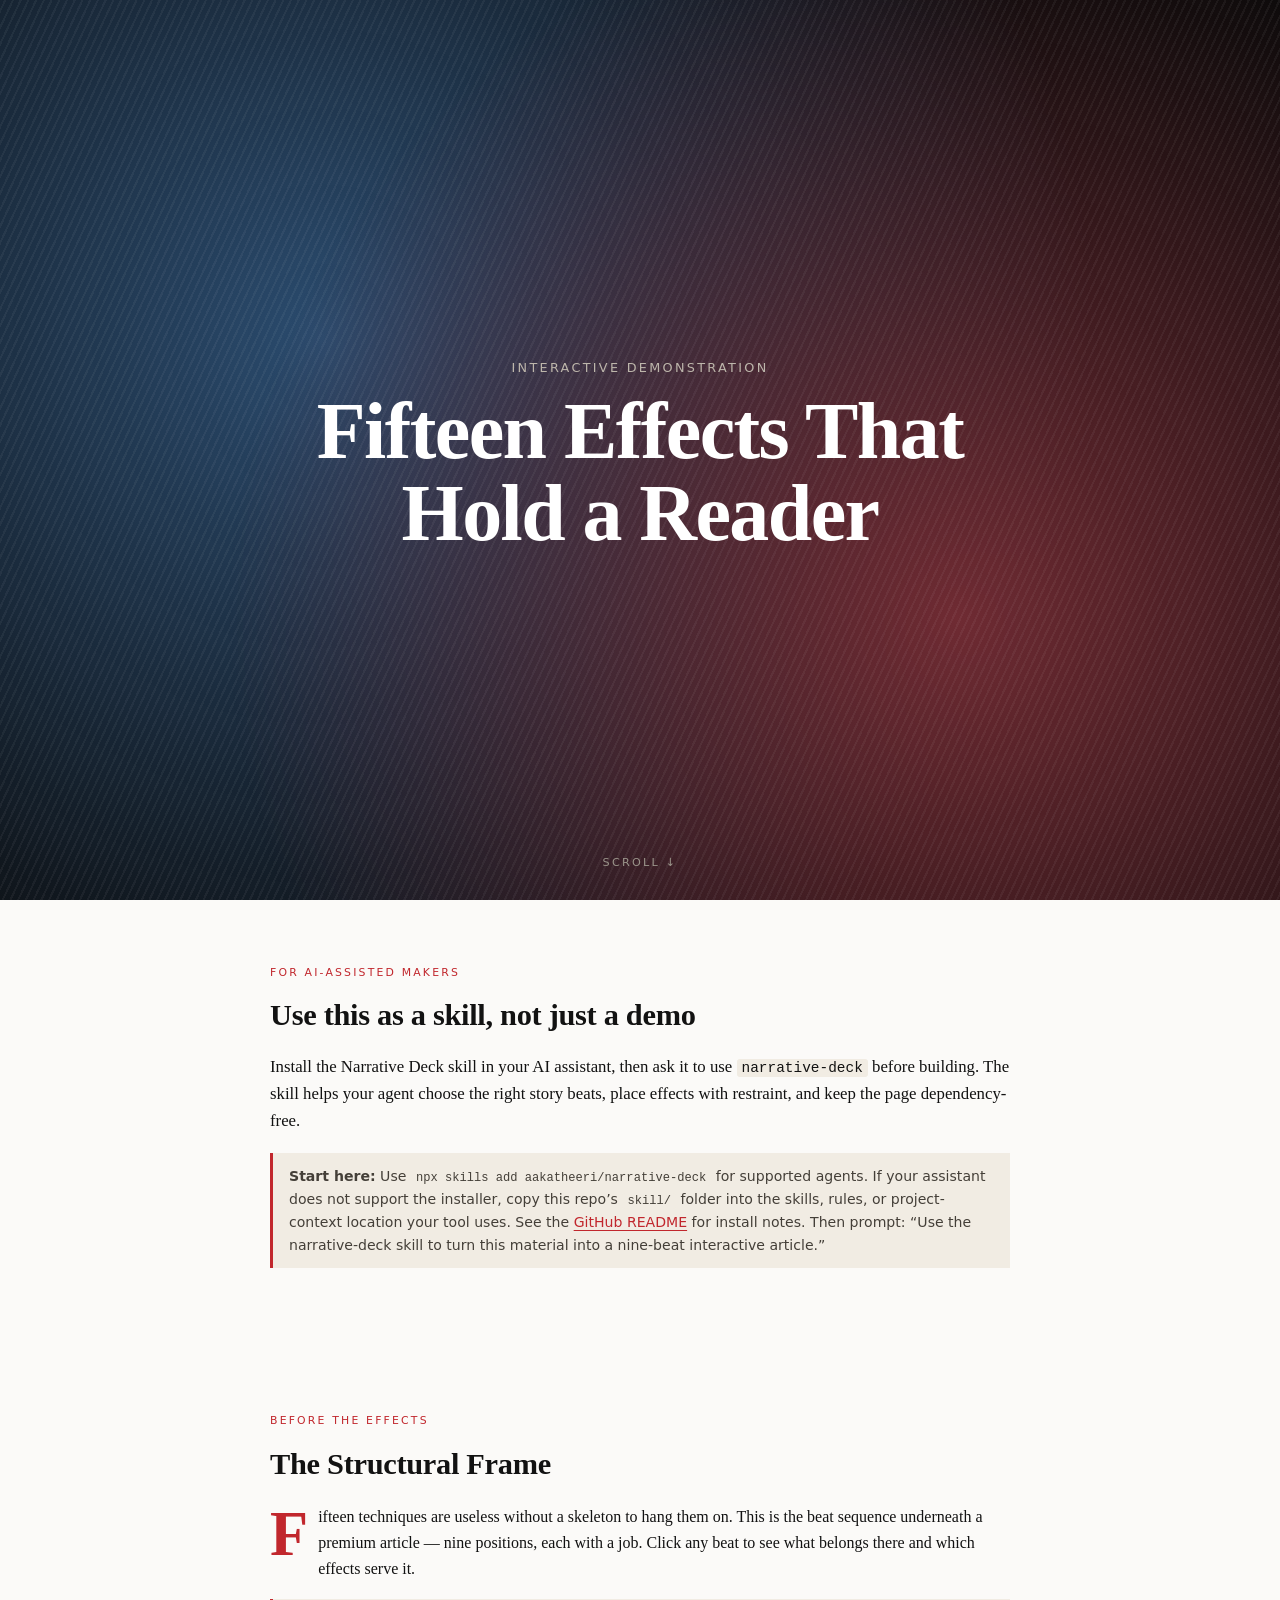
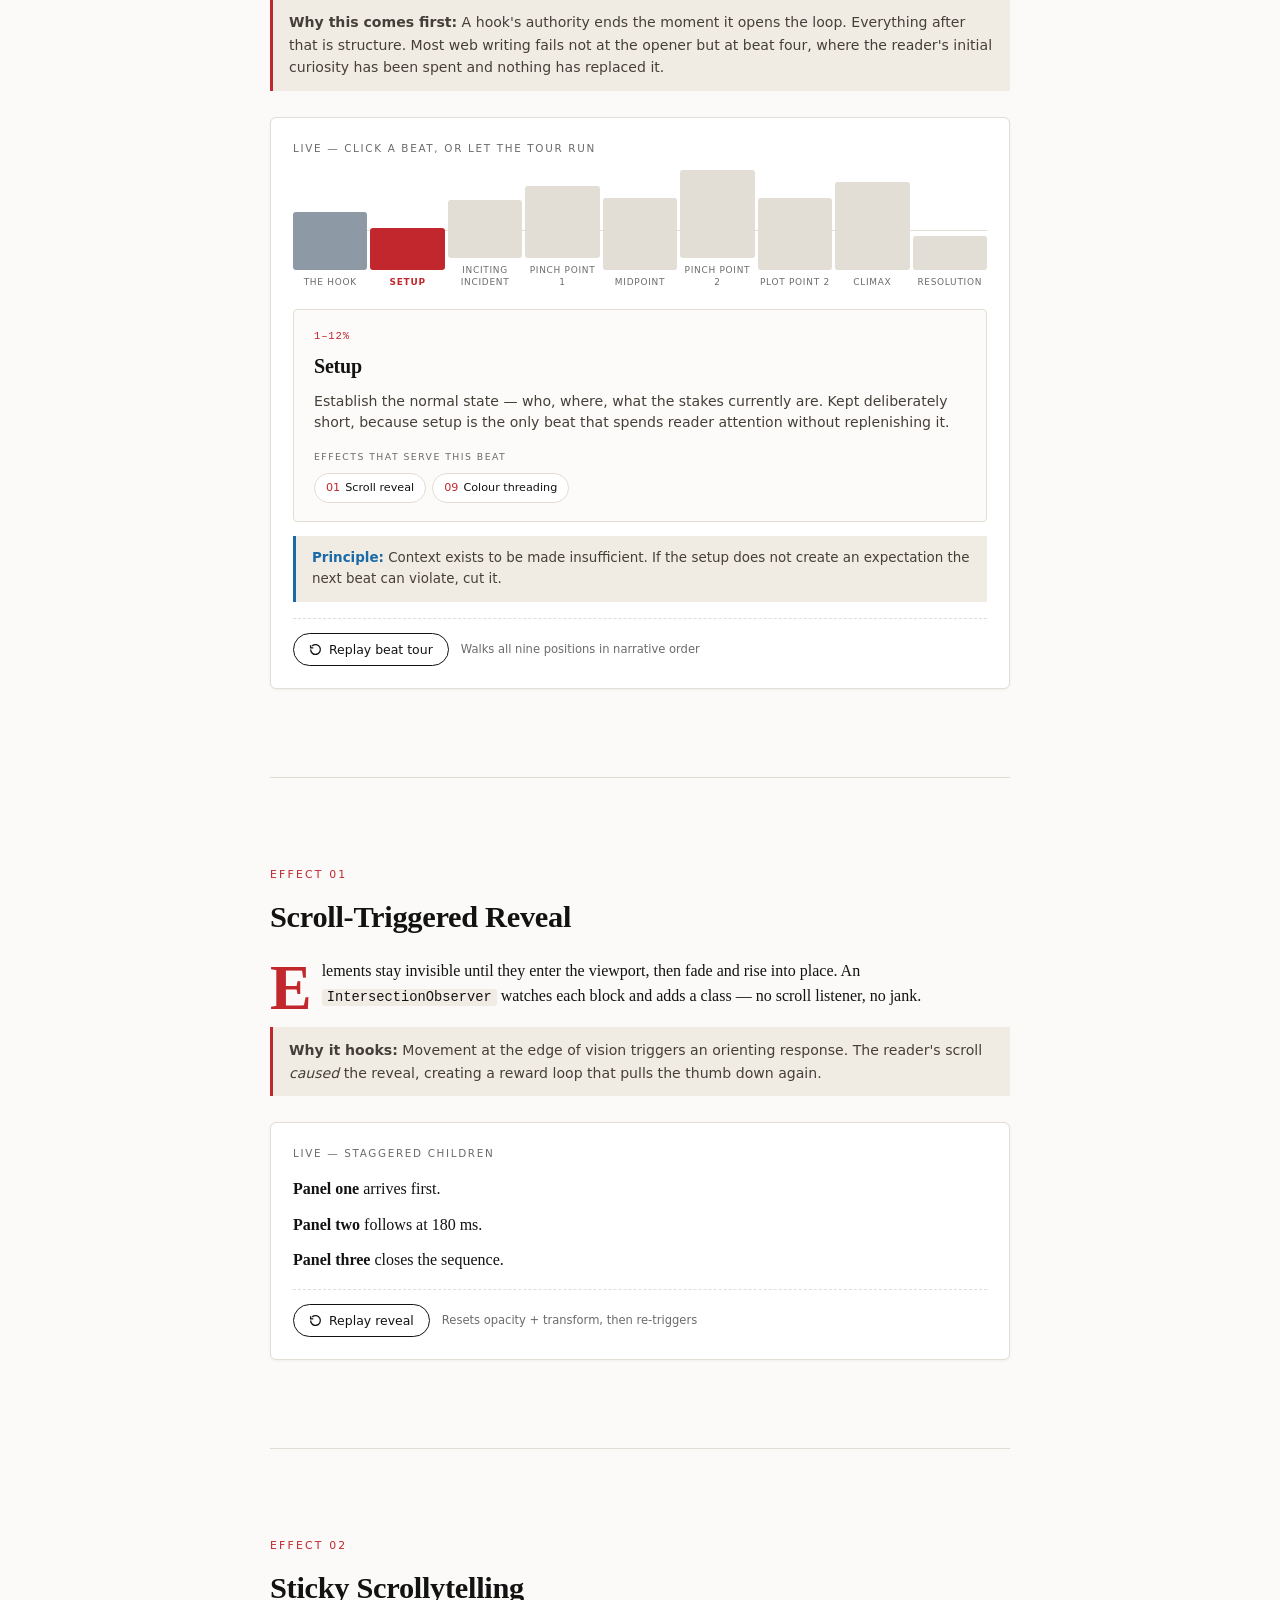
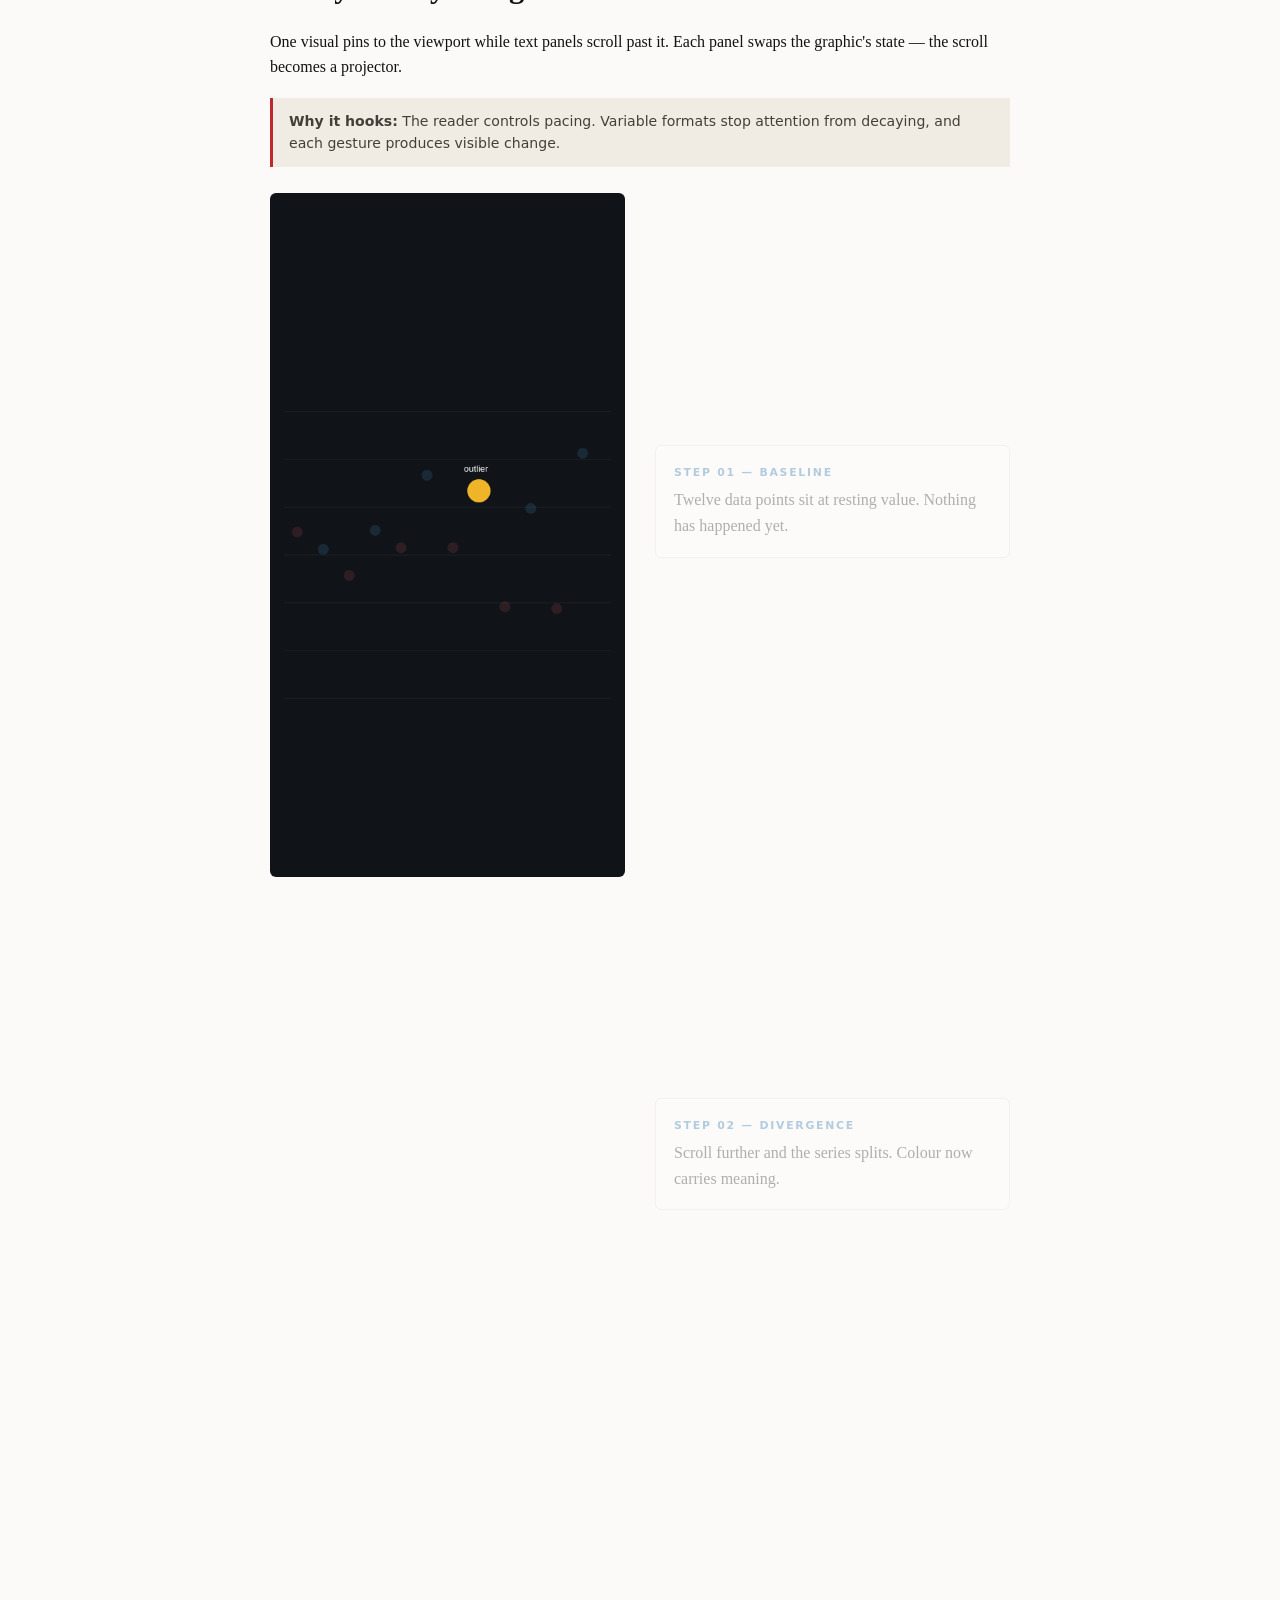
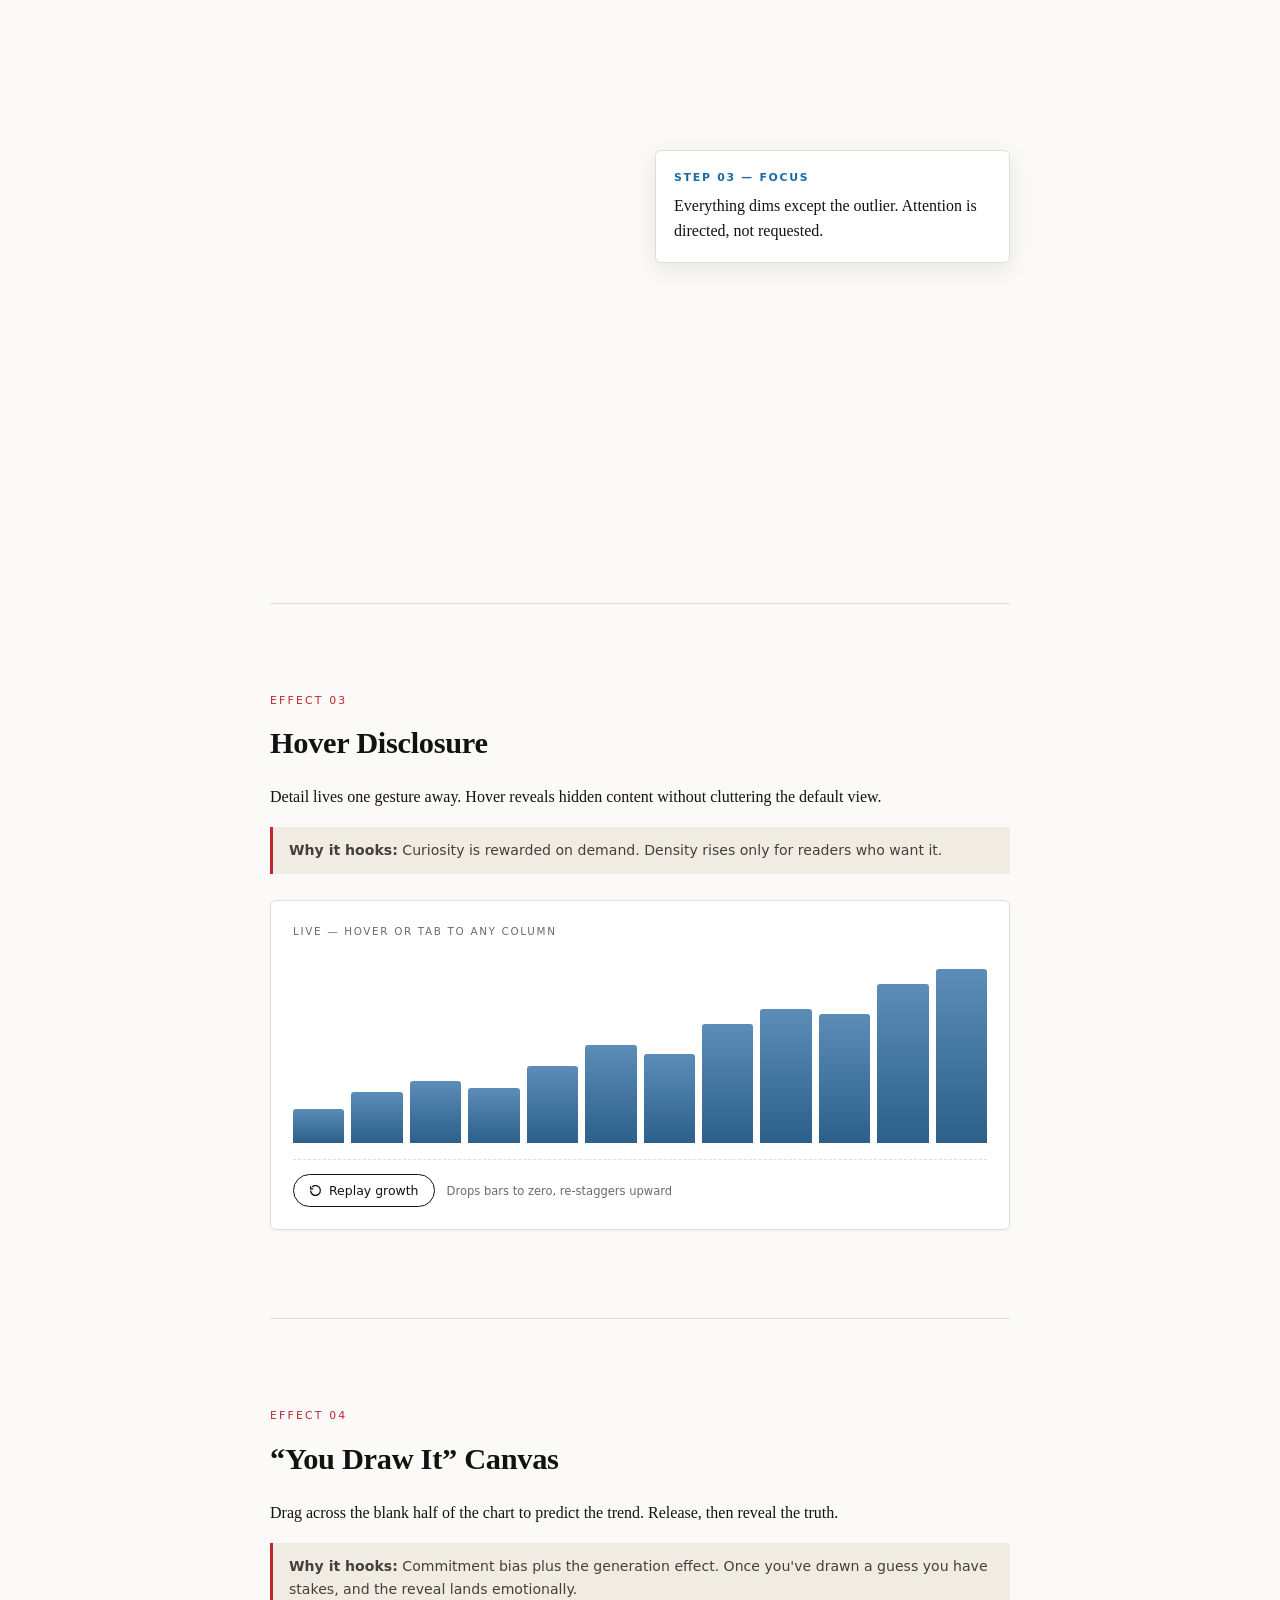
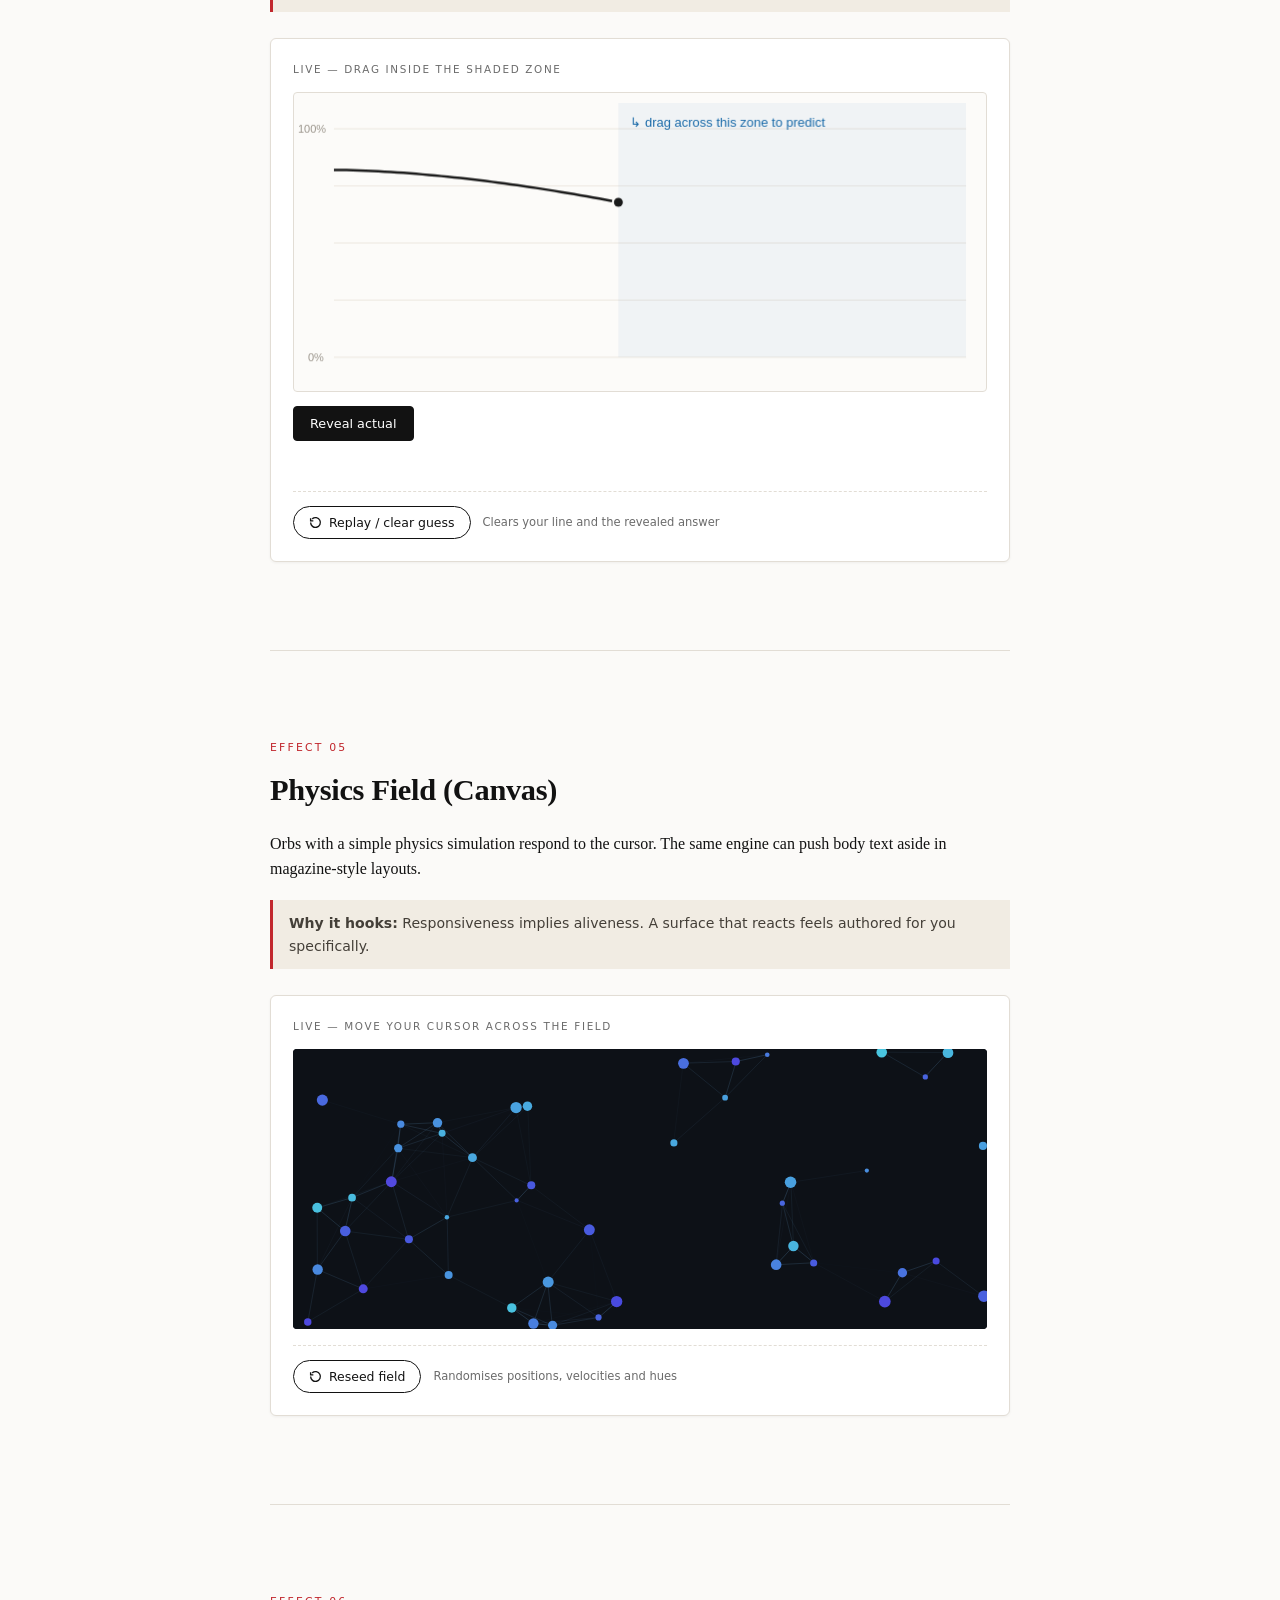
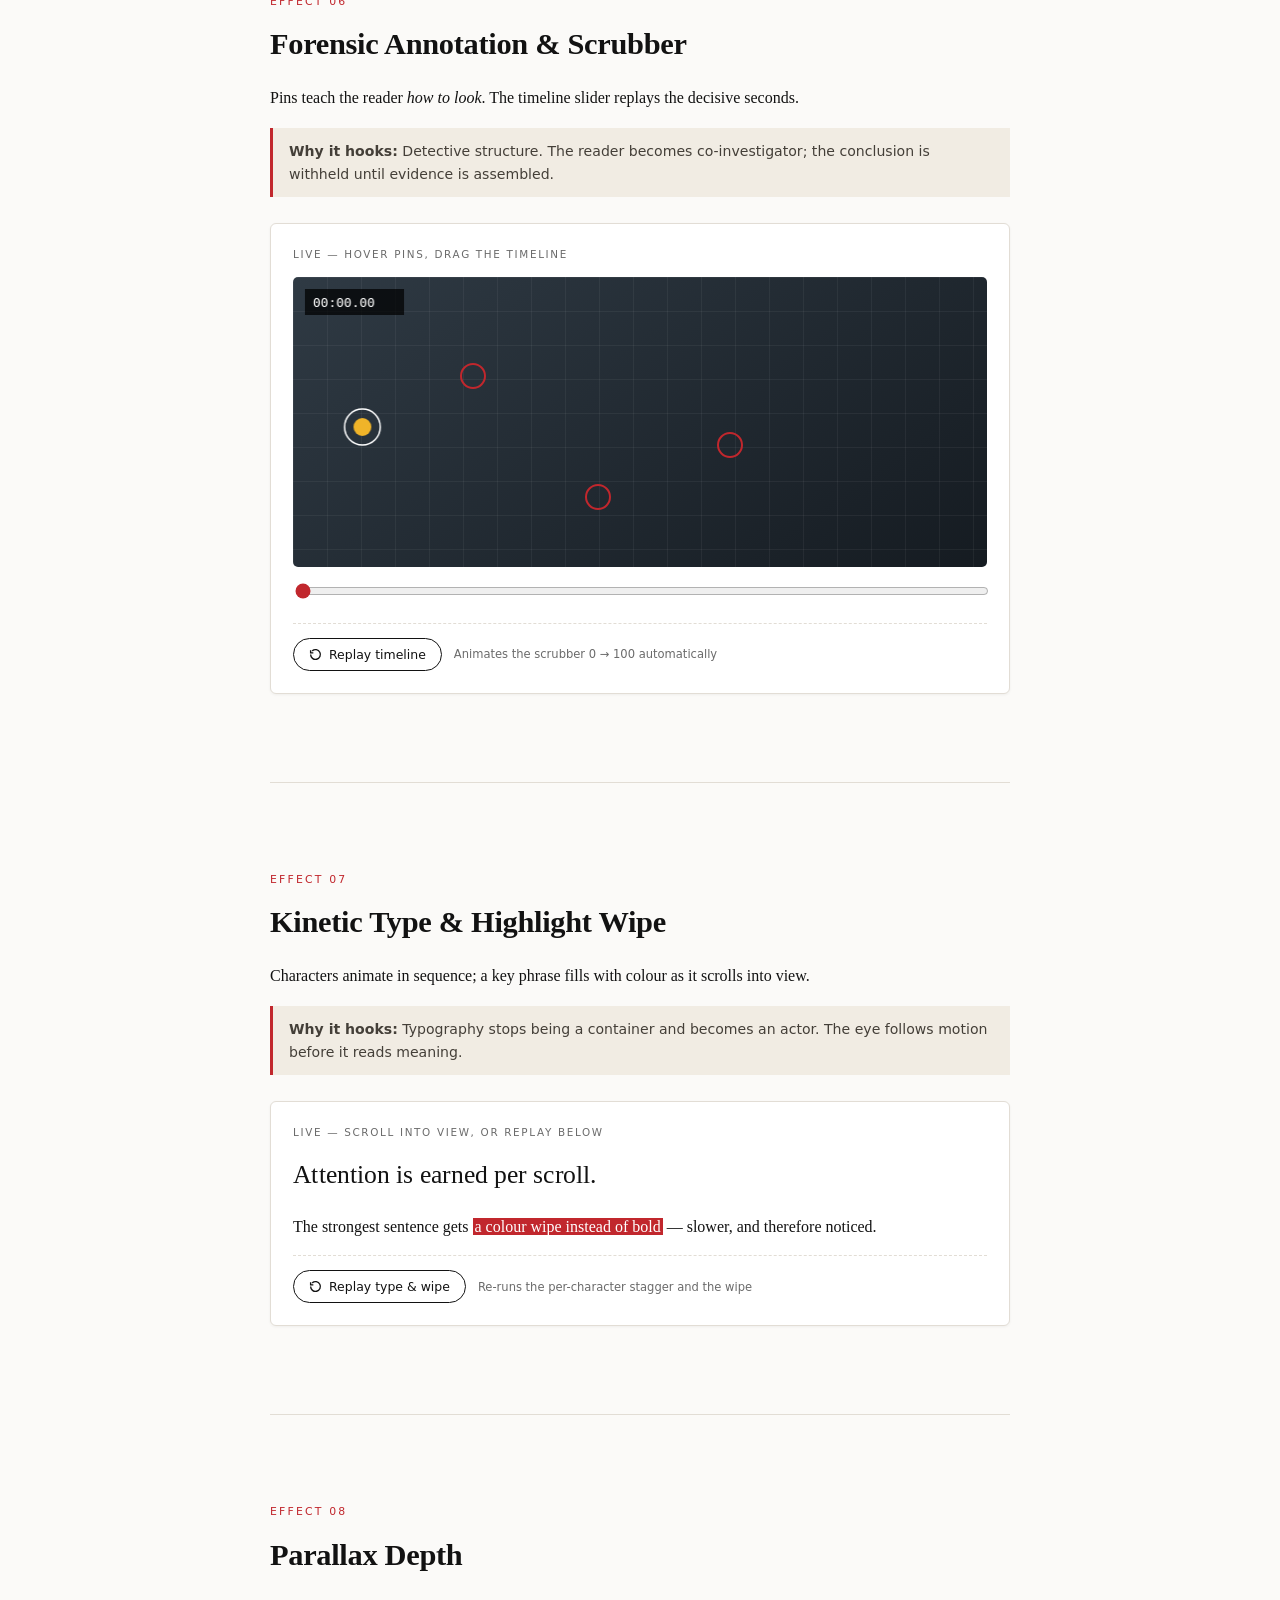
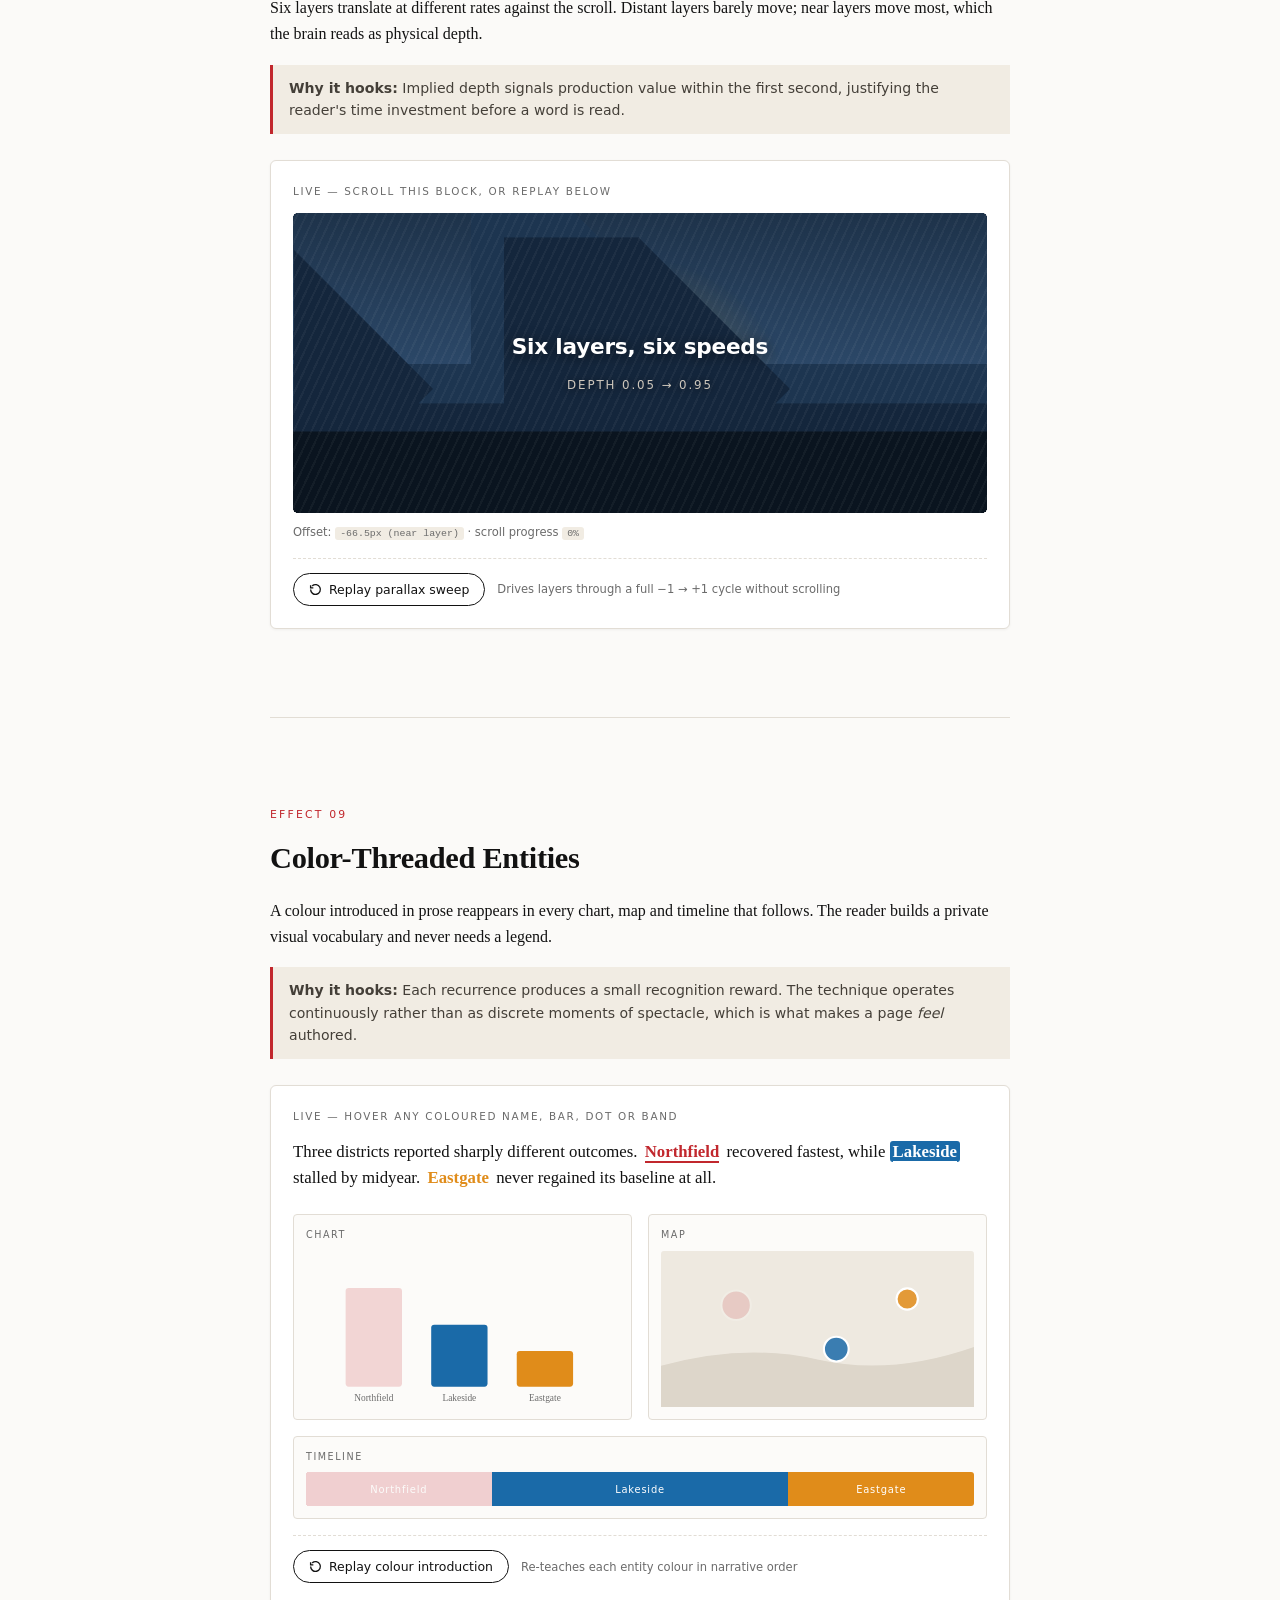
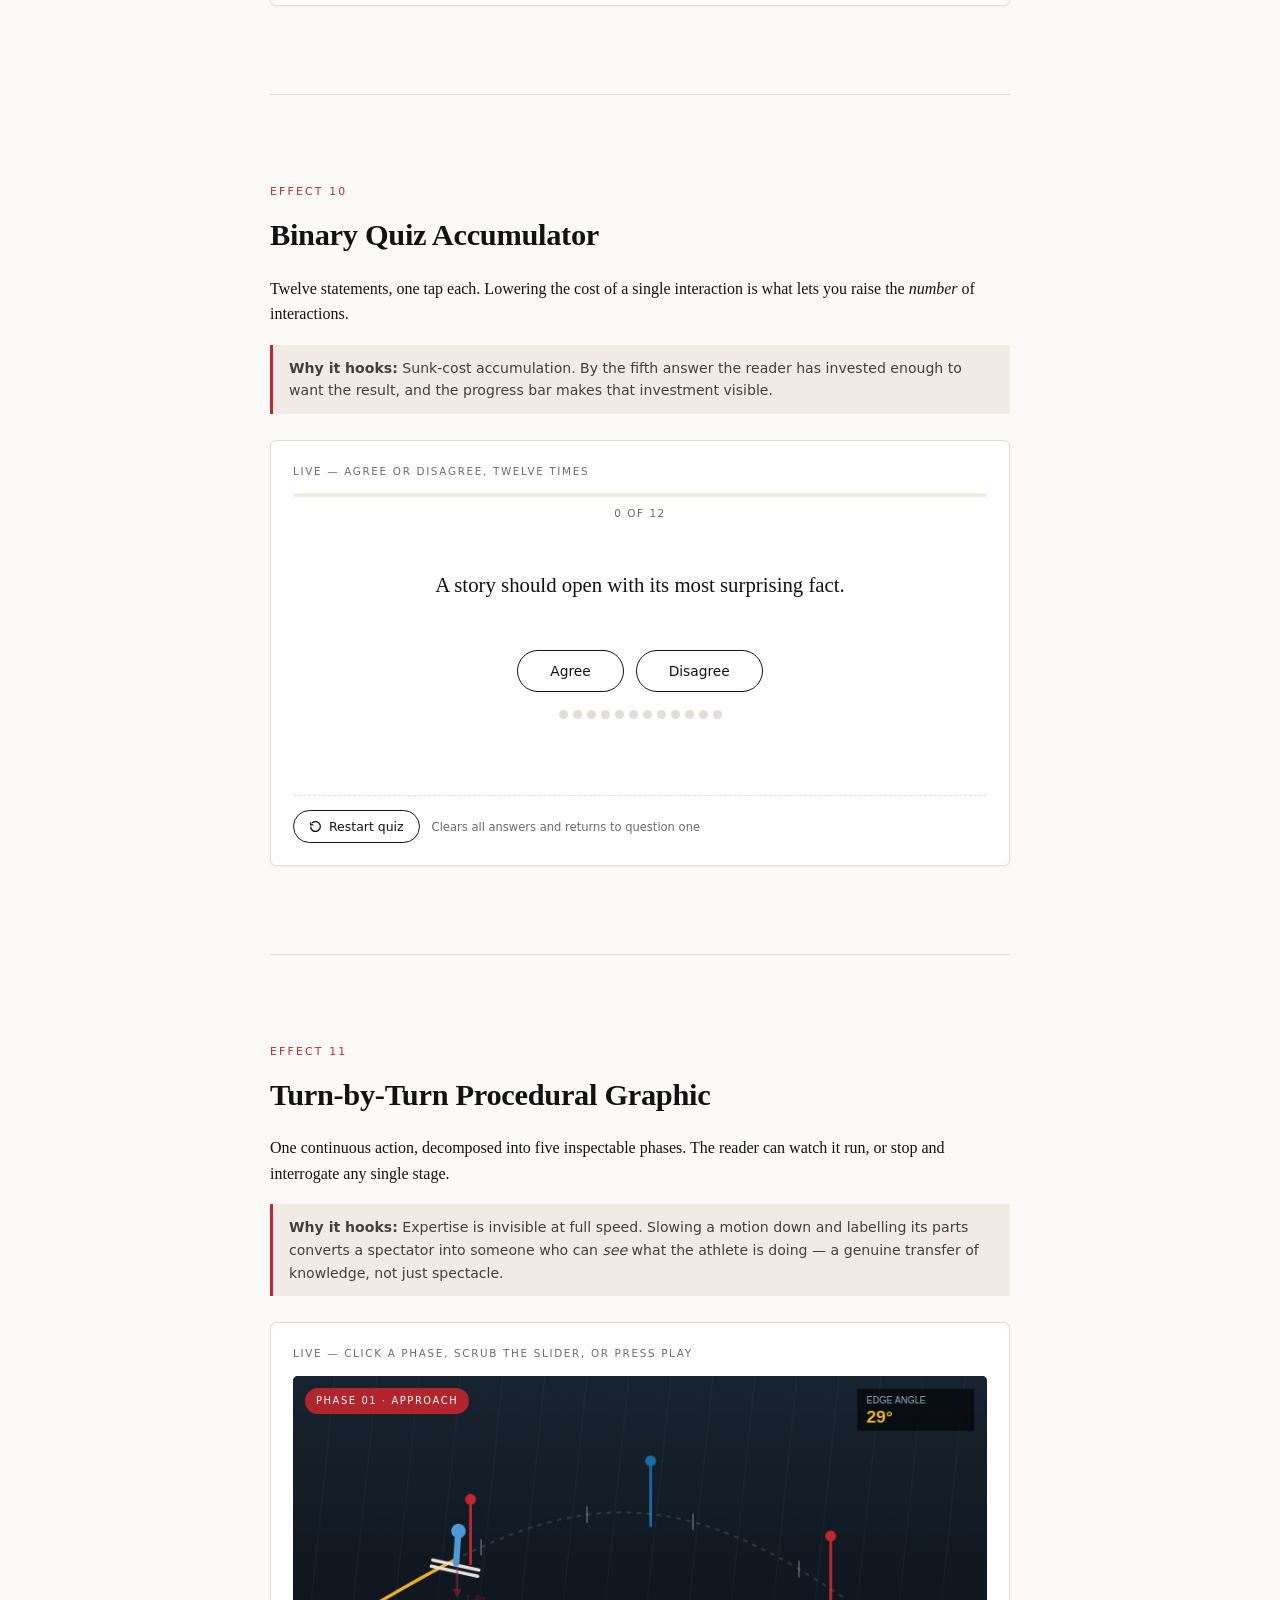
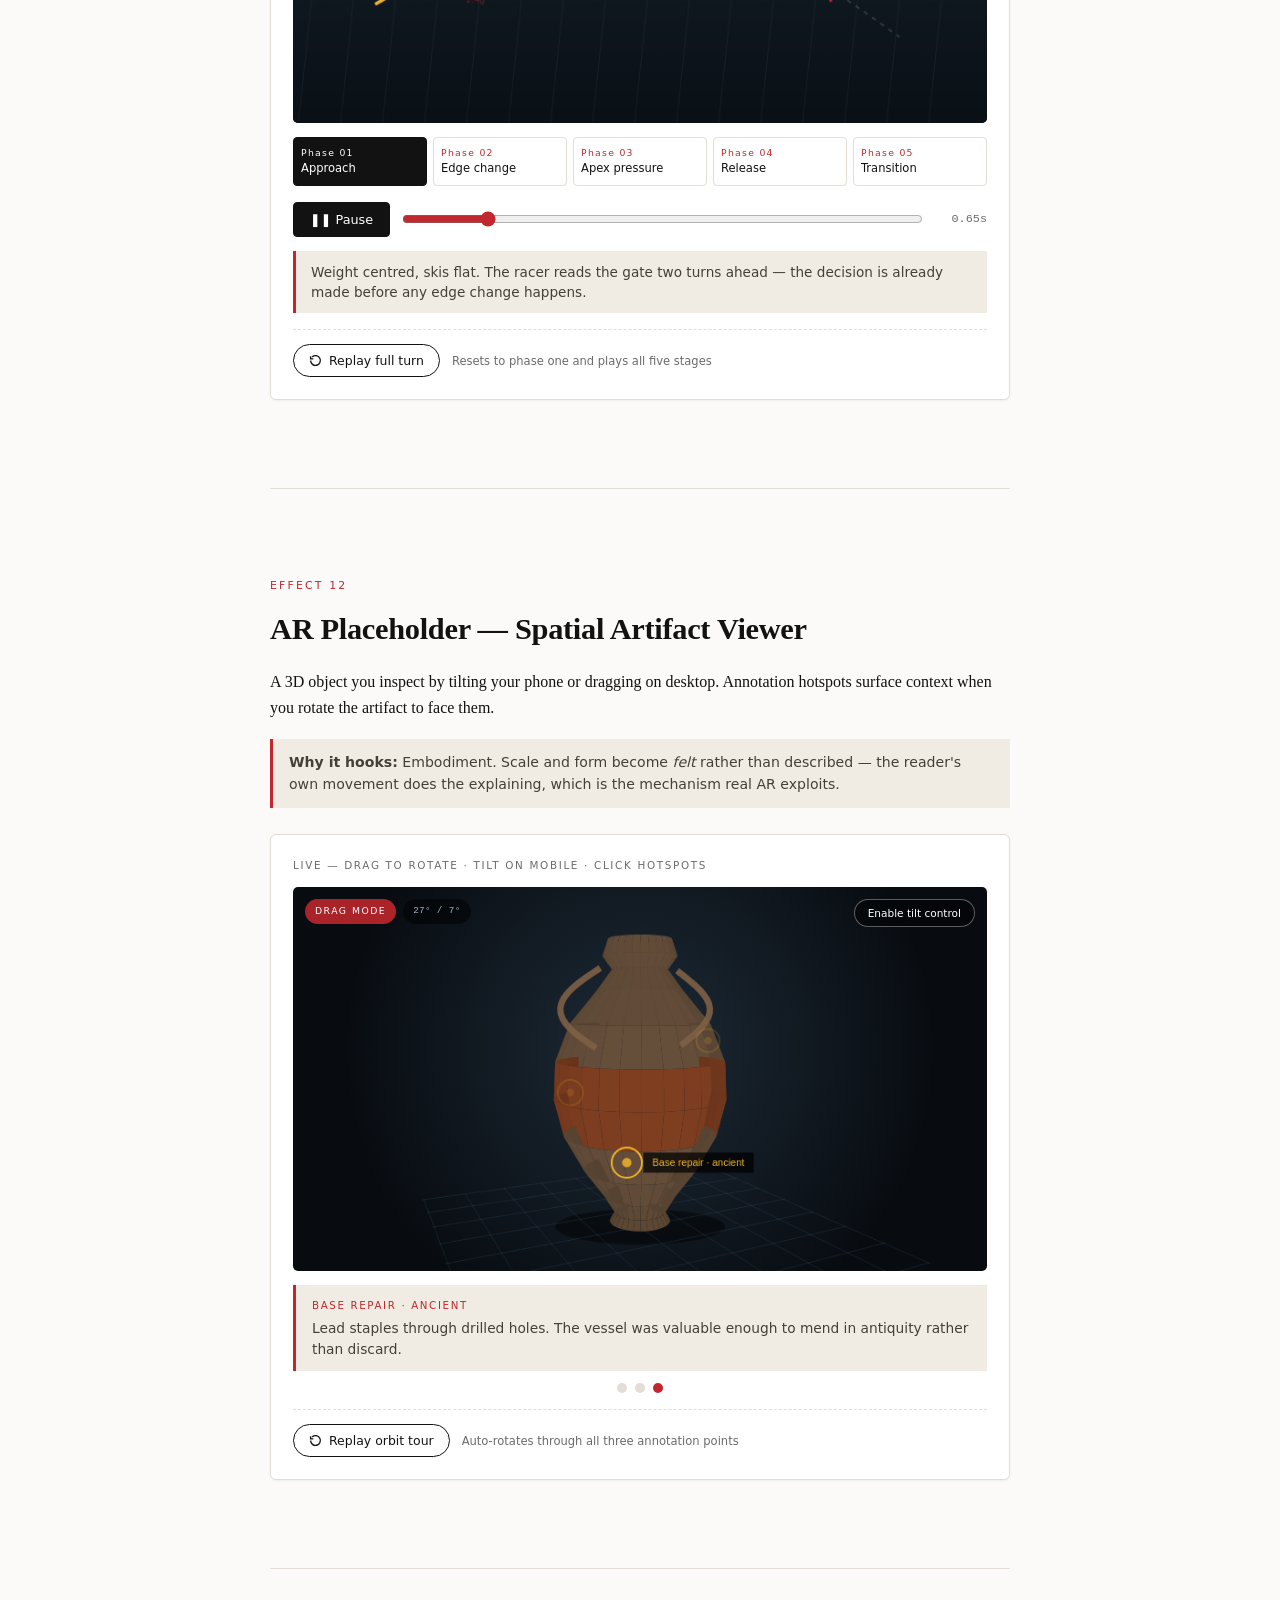
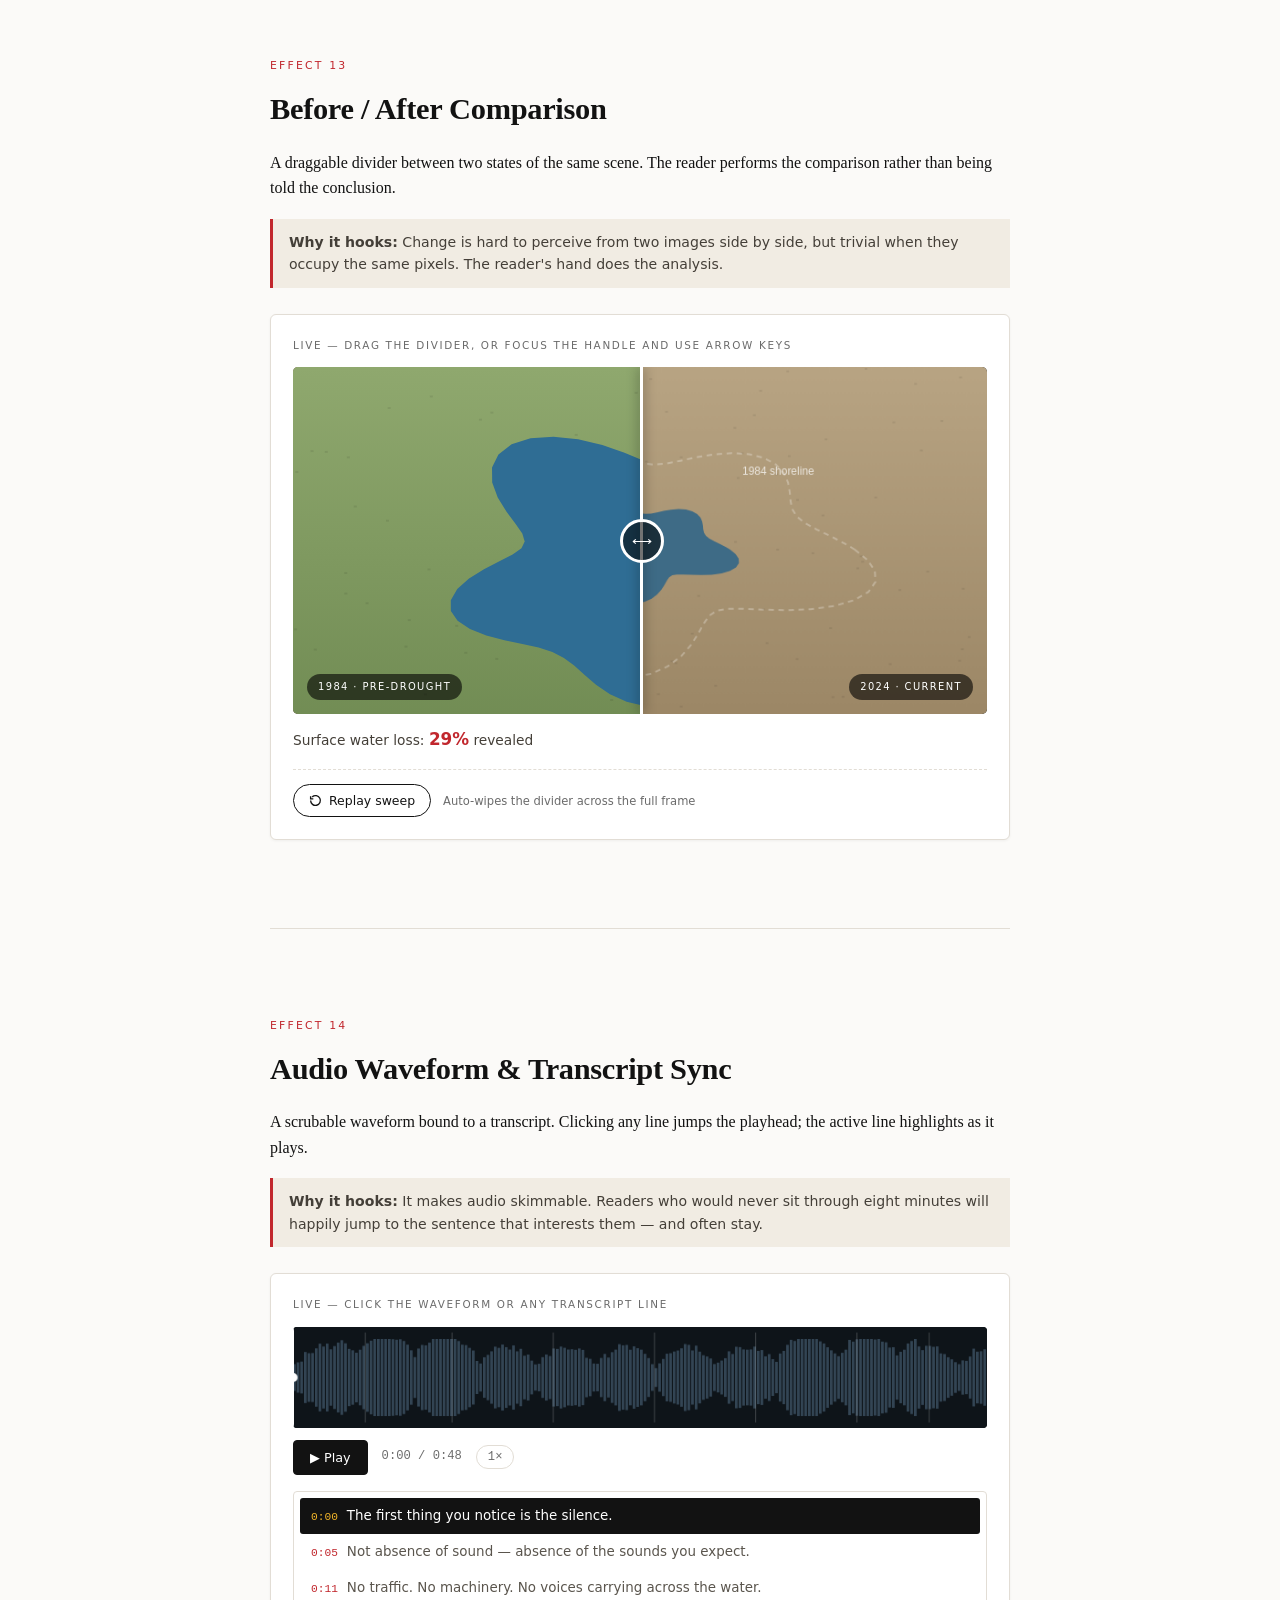
==== commit ff6ae51c: "Update README, HTML, CSS, and JS for improved skill usage instructions and visual effects." ====
--- a/docs/index.html
+++ b/docs/index.html
@@ -28,6 +28,14 @@
 </header>
 
 <main class="wrap">
+
+<!-- ============ MAKER CTA ============ -->
+<section class="mod maker-callout" id="use-skill">
+  <p class="tag">For AI-assisted makers</p>
+  <h2>Use this as a skill, not just a demo</h2>
+  <p class="reveal">Install the Narrative Deck skill in your AI assistant, then ask it to use <code>narrative-deck</code> before building. The skill helps your agent choose the right story beats, place effects with restraint, and keep the page dependency-free.</p>
+  <div class="why reveal"><b>Start here:</b> Use <code>npx skills add aakatheeri/narrative-deck</code> for supported agents. If your assistant does not support the installer, copy this repo’s <code>skill/</code> folder into the skills, rules, or project-context location your tool uses. See the <a href="https://github.com/aakatheeri/narrative-deck">GitHub README</a> for install notes. Then prompt: “Use the narrative-deck skill to turn this material into a nine-beat interactive article.”</div>
+</section>
 
  <!-- ============ 00 — STRUCTURAL FRAME ============ -->
 <section class="mod first" id="m0">
@@ -542,6 +550,7 @@
 
 <footer>
   Self-contained demo · no dependencies · reduced-motion aware
+  <br><a href="https://github.com/aakatheeri/narrative-deck">GitHub / README</a>
   <br><span style="opacity:.6">Shortcuts: <kbd>R</kbd> replay all · <kbd>T</kbd> back to frame</span>
 </footer>
 
--- a/docs/styles.css
+++ b/docs/styles.css
@@ -133,6 +133,21 @@
   color:#443f38;
 }
 
+.maker-callout{
+  margin-top:0;
+  border-top:0;
+  padding:64px 0 72px;
+}
+
+.maker-callout h2{max-width:620px}
+
+.maker-callout p:not(.tag){
+  font-size:1.05rem;
+  margin:14px 0 0;
+}
+
+.maker-callout .why{margin-bottom:0}
+
 .demo{
   border:1px solid var(--rule);
   background:#fff;
@@ -428,7 +443,7 @@
 
 /* Resting state only. The wipe is driven by WAAPI keyframes. */
 .highlight{
-  background:linear-gradient(var(--accent),var(--accent)) no-repeat left bottom/0% 38%;
+  background:linear-gradient(var(--accent),var(--accent)) no-repeat left bottom/0% 100%;
   padding:0 2px;
 }
 
@@ -526,6 +541,12 @@
   font-family:var(--sans);
   font-size:.78rem;
   color:var(--muted);
+}
+
+.maker-callout a,
+footer a{
+  color:var(--accent);
+  text-underline-offset:3px;
 }
 
 /* ---------- 15 RESPONSIVE + A11Y ---------- */
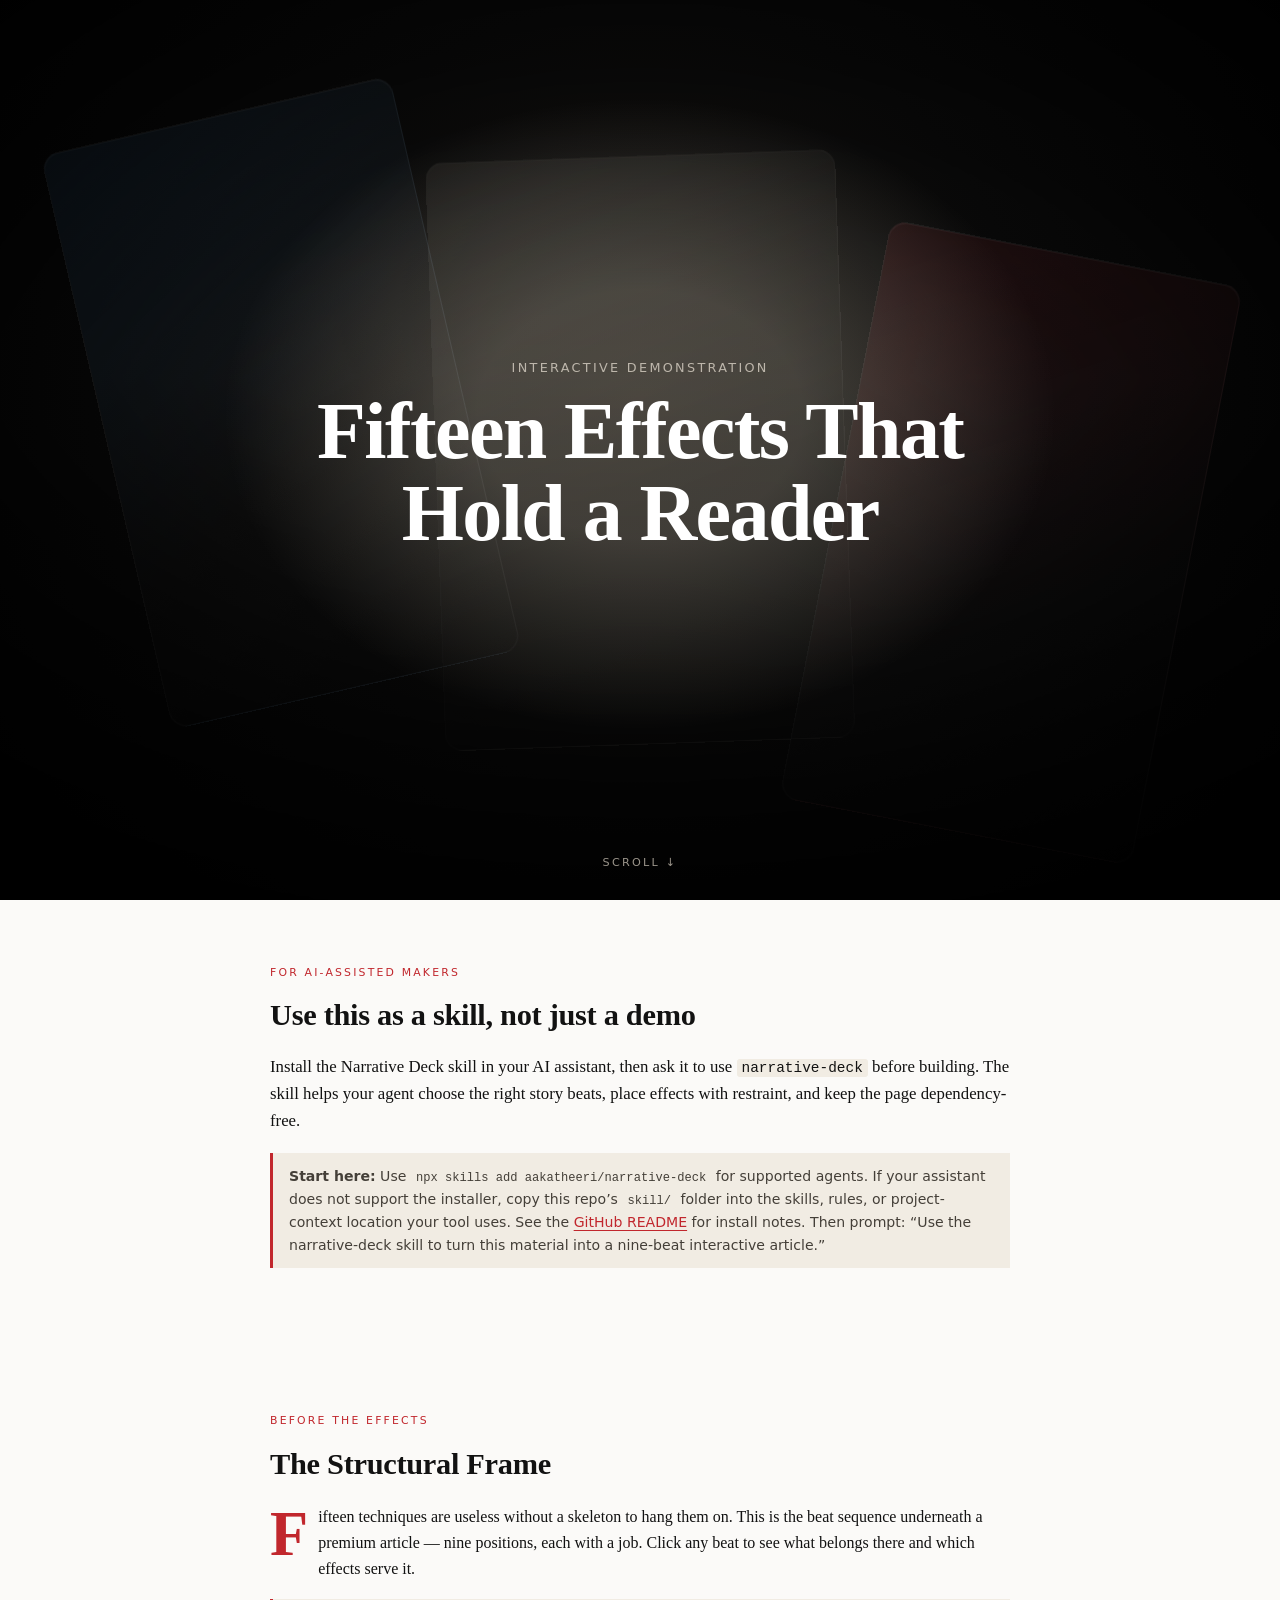
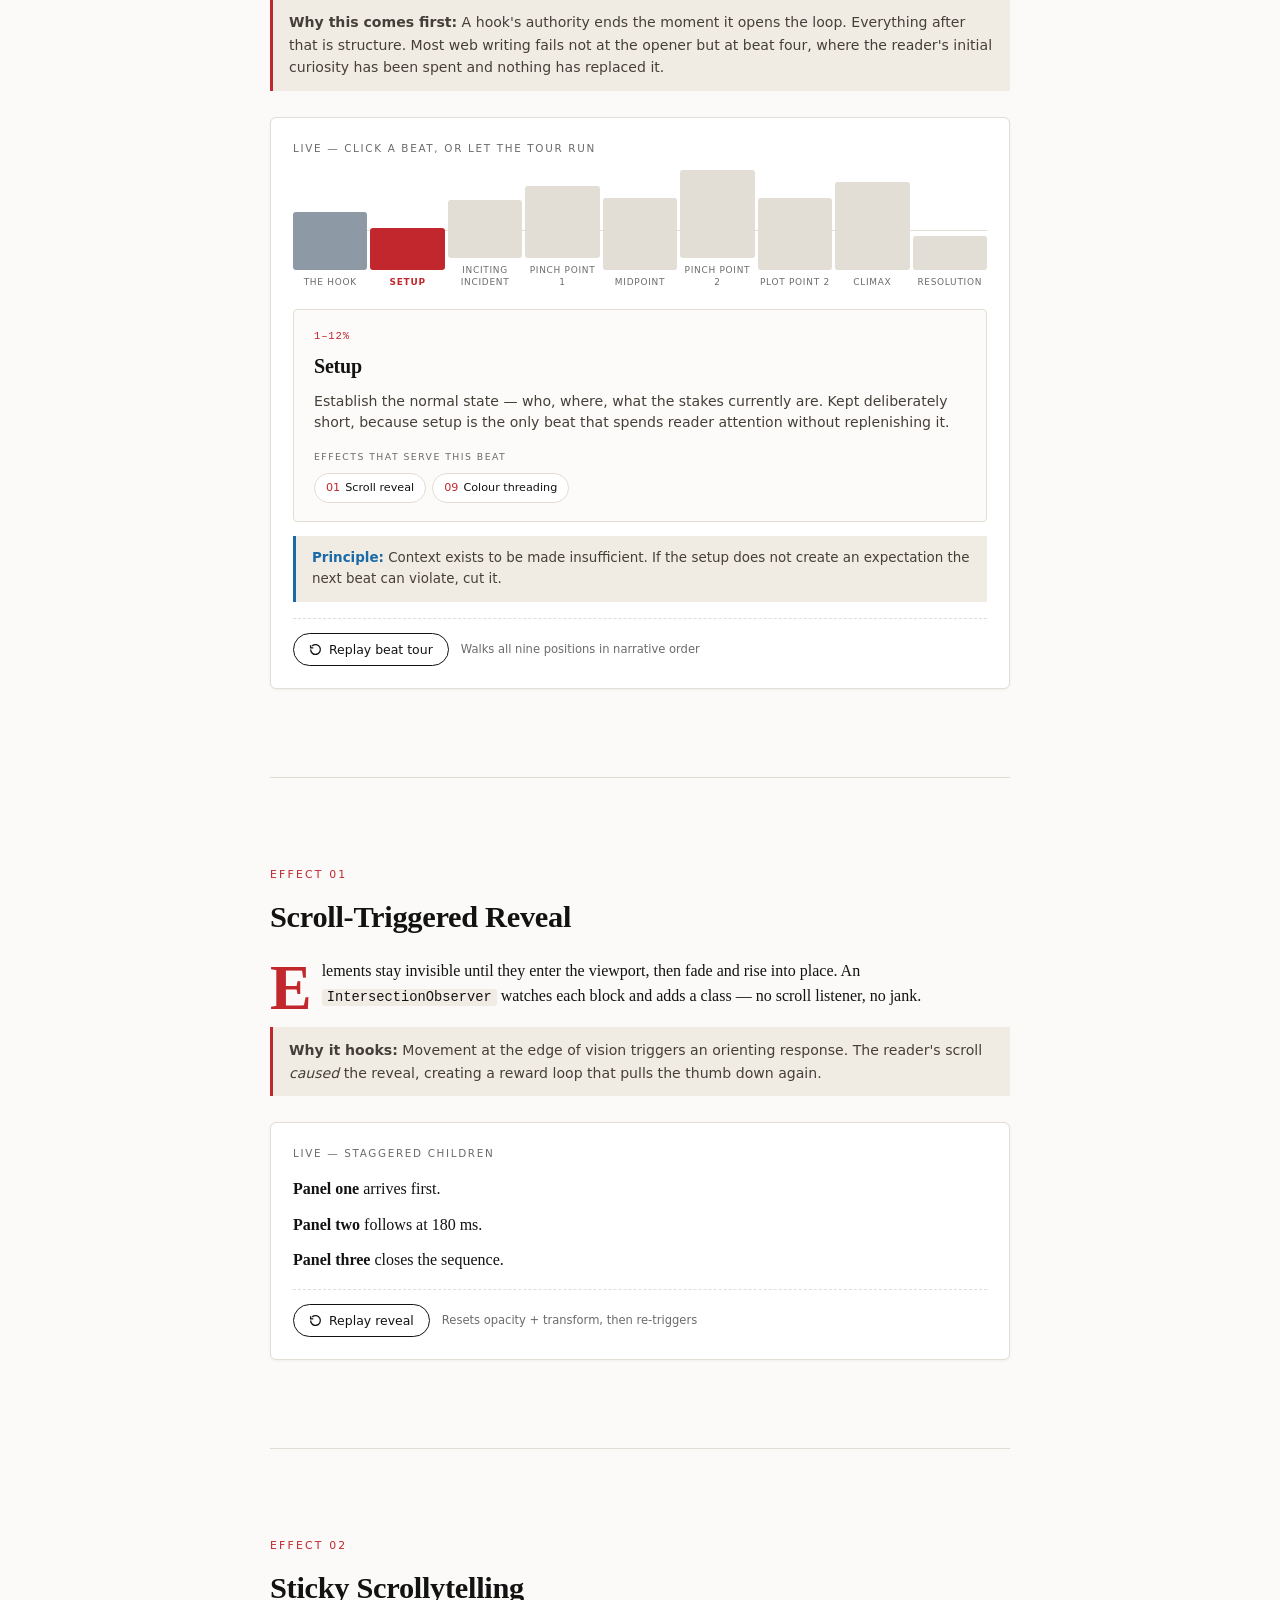
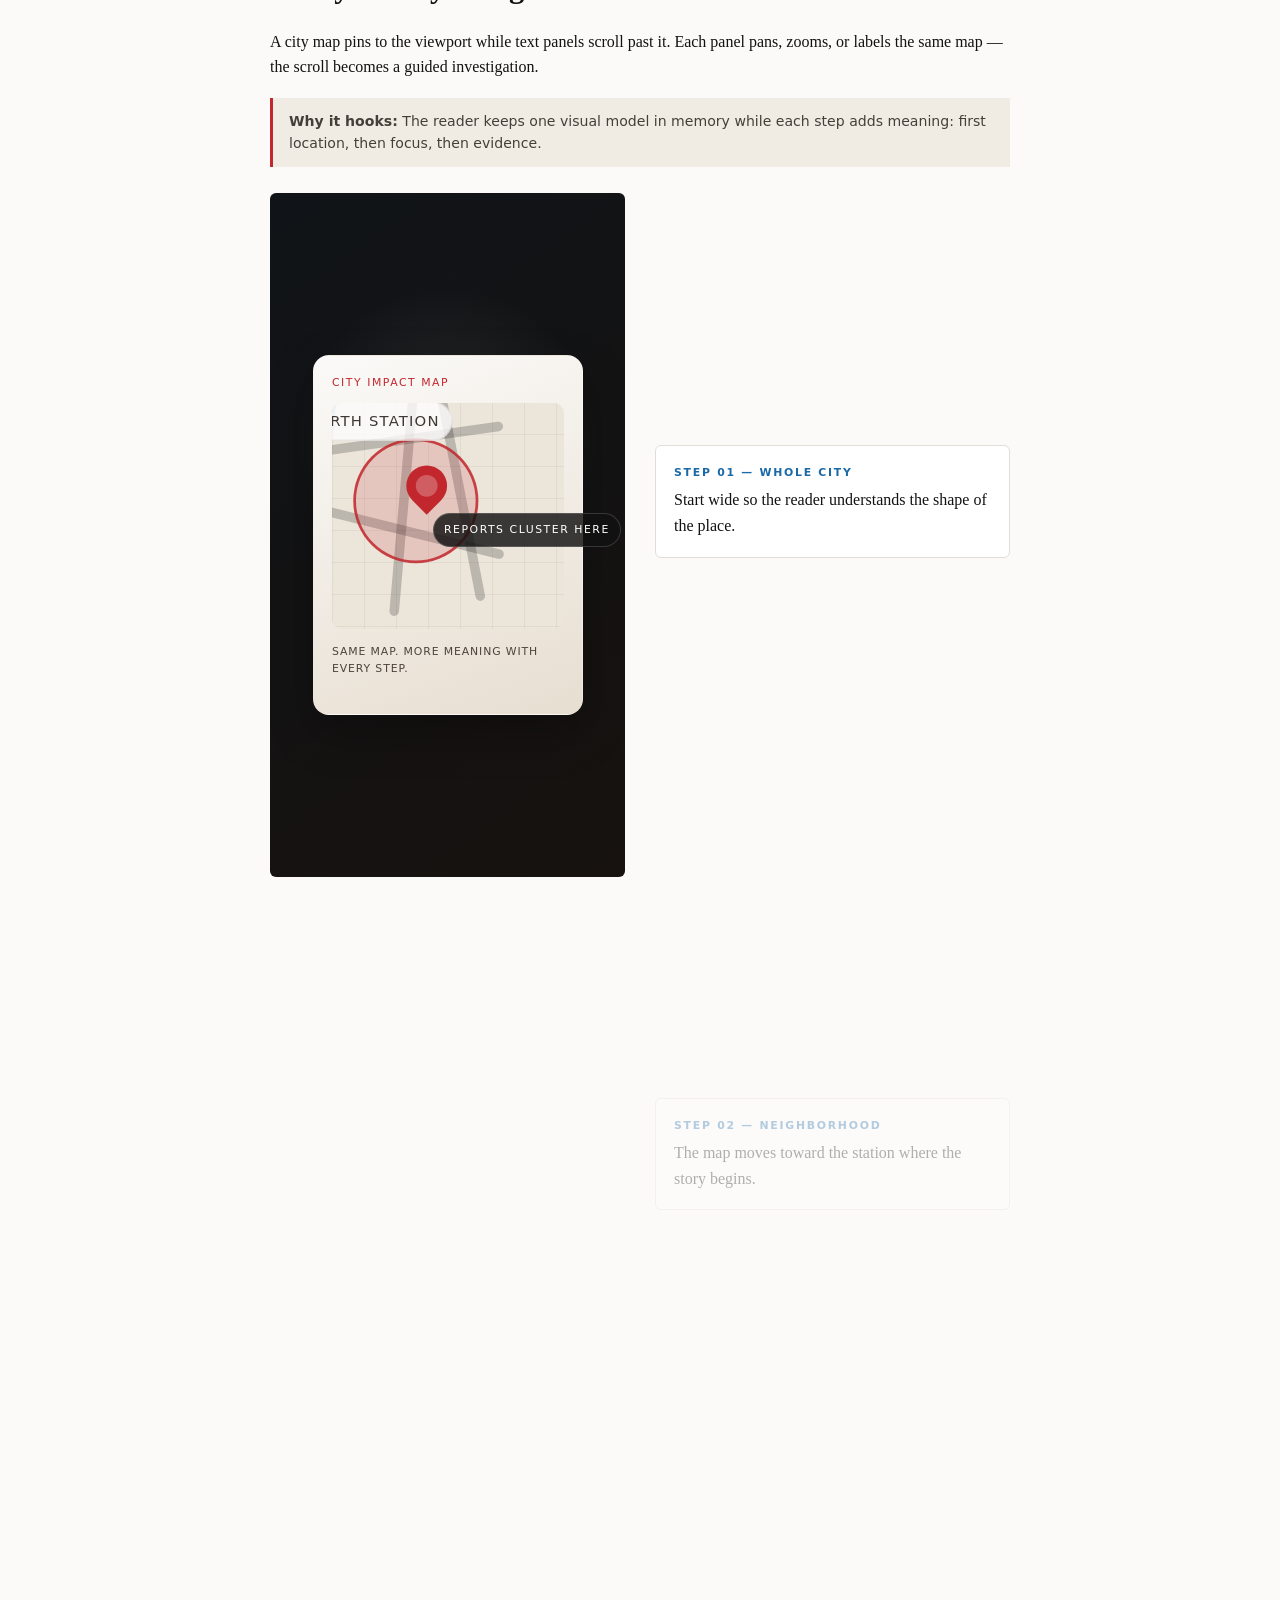
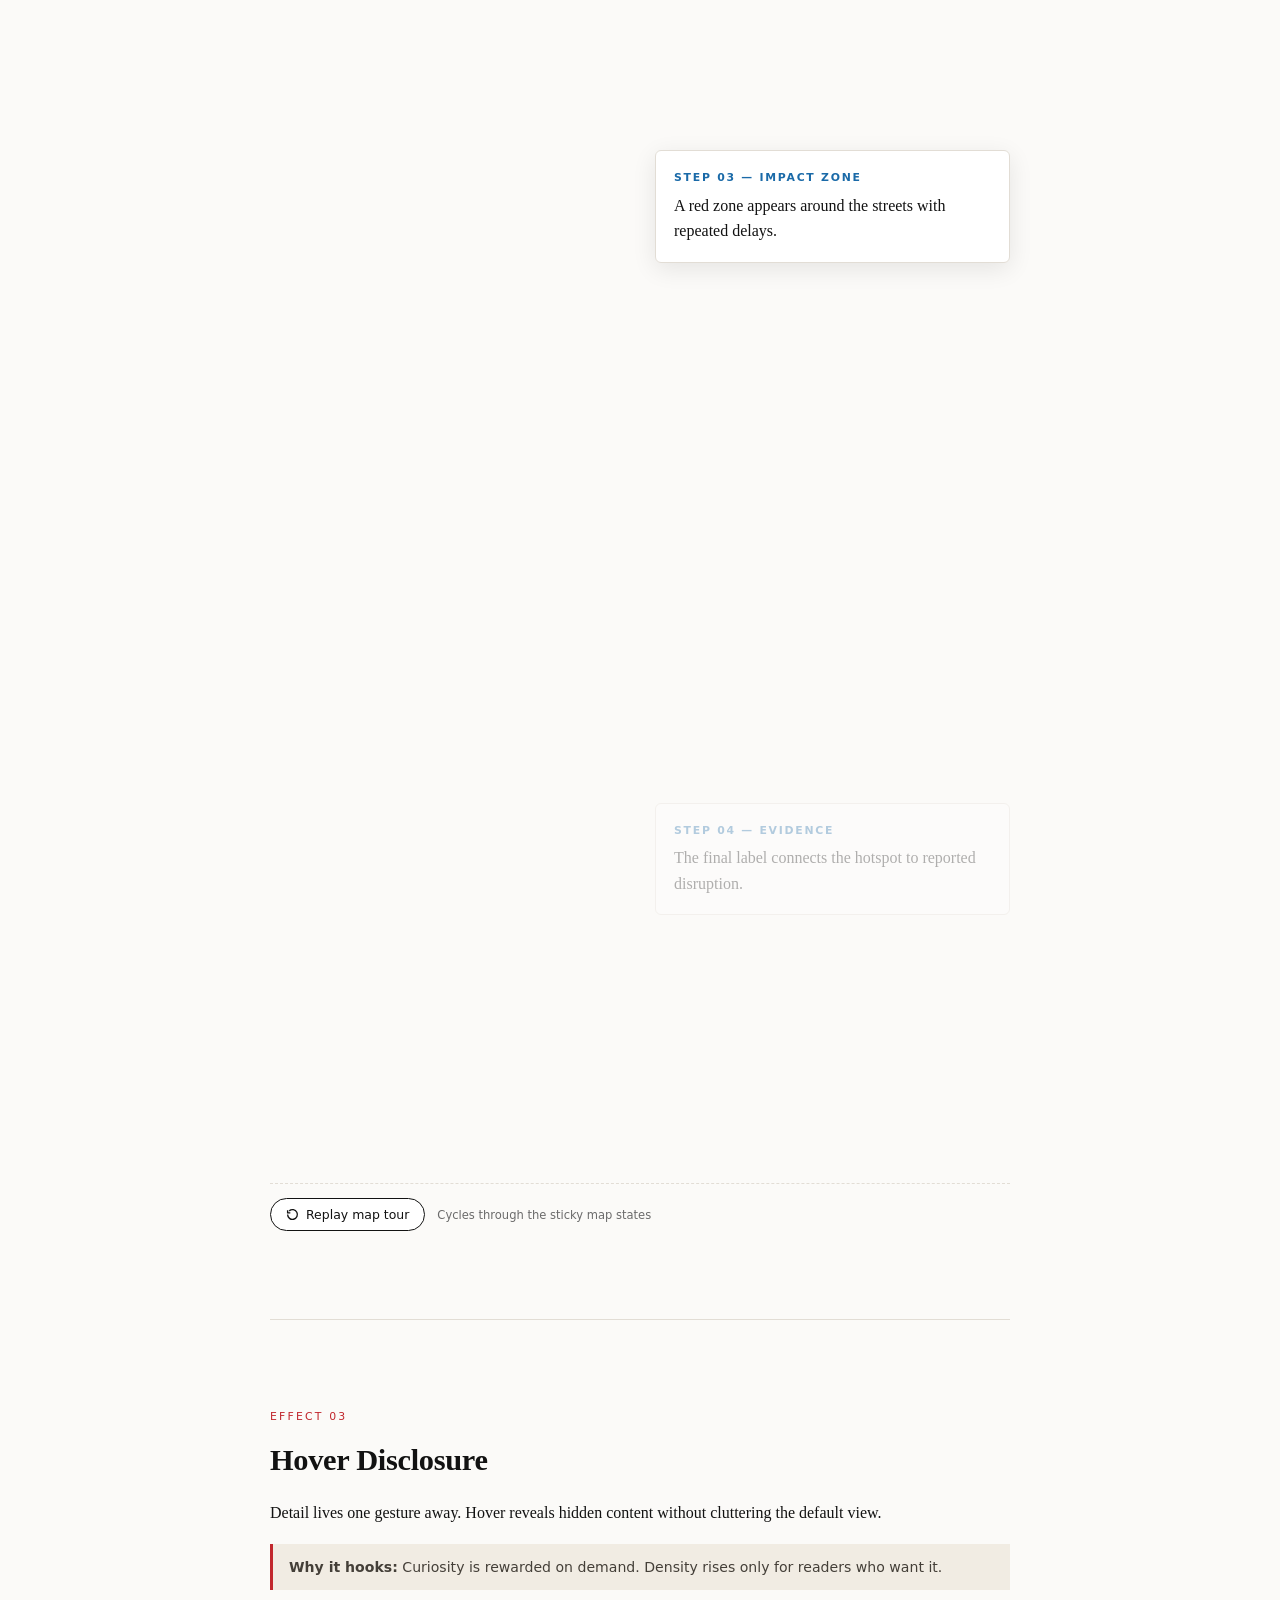
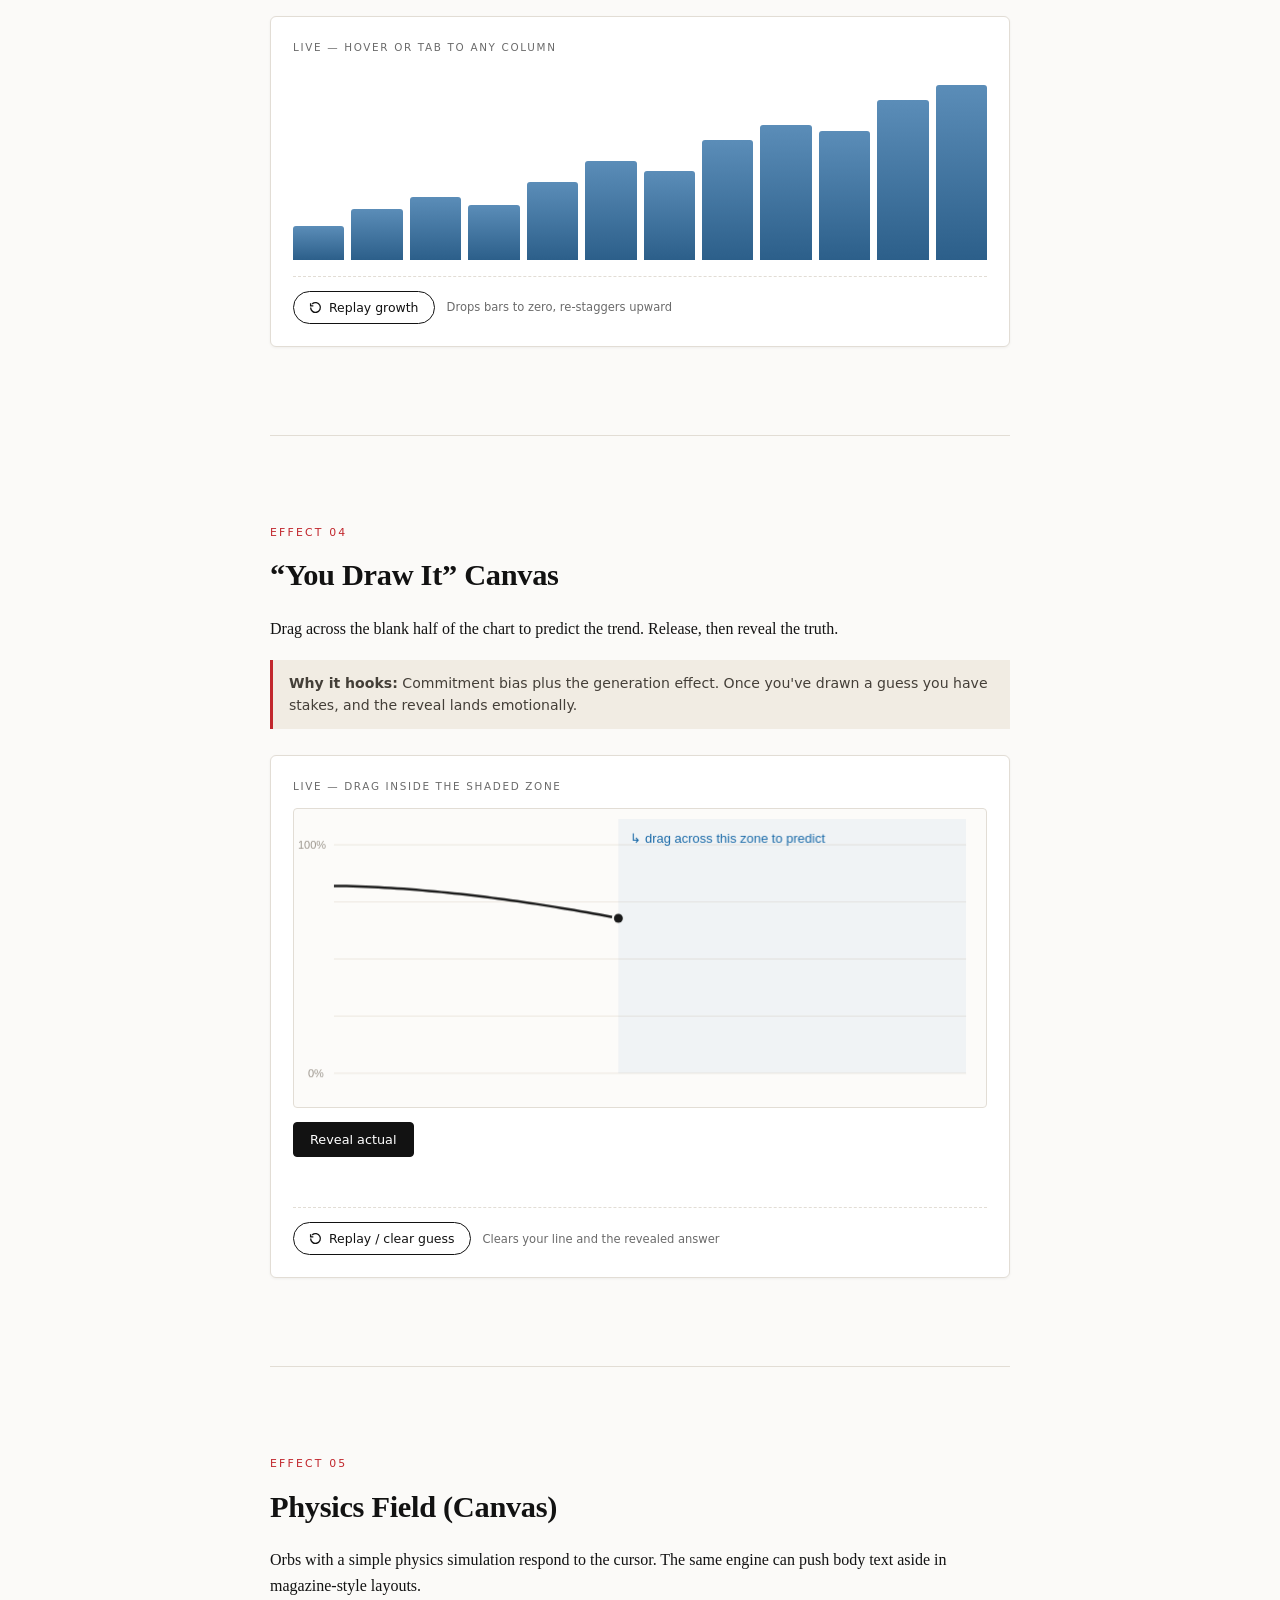
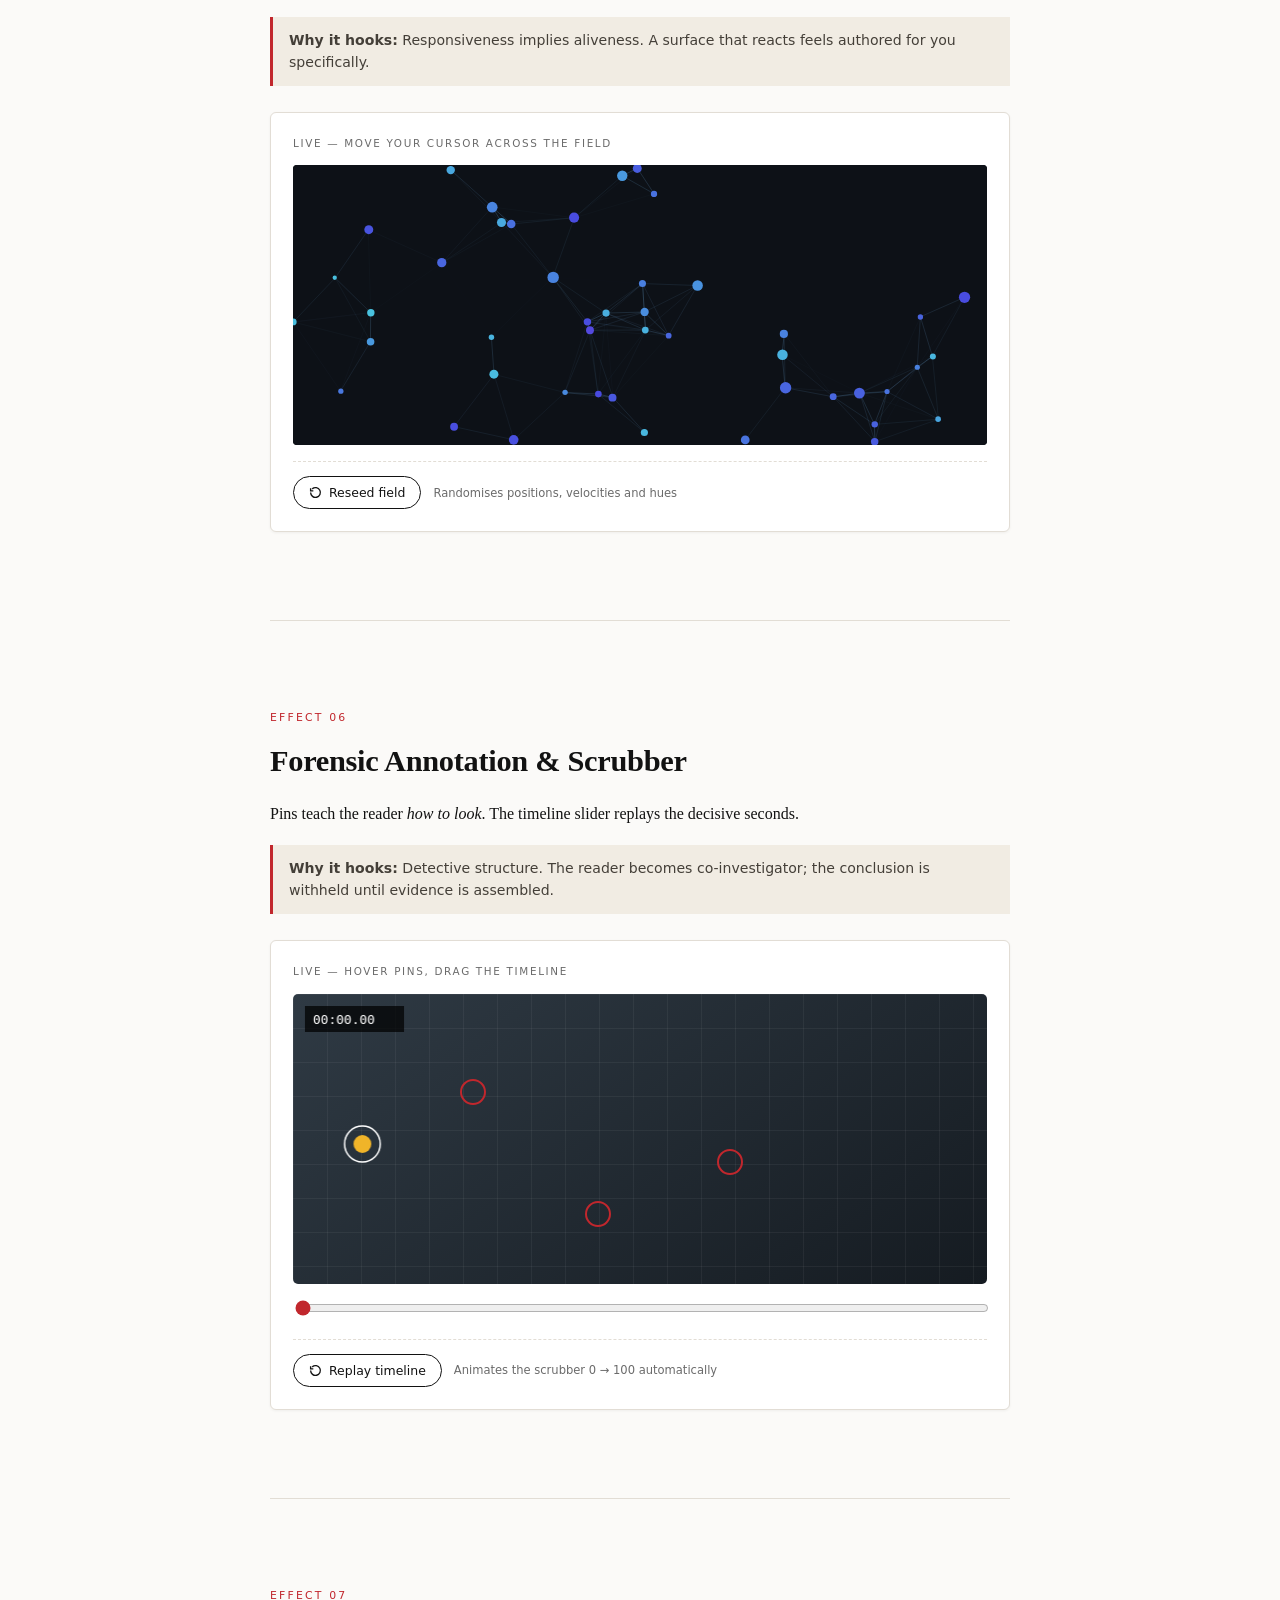
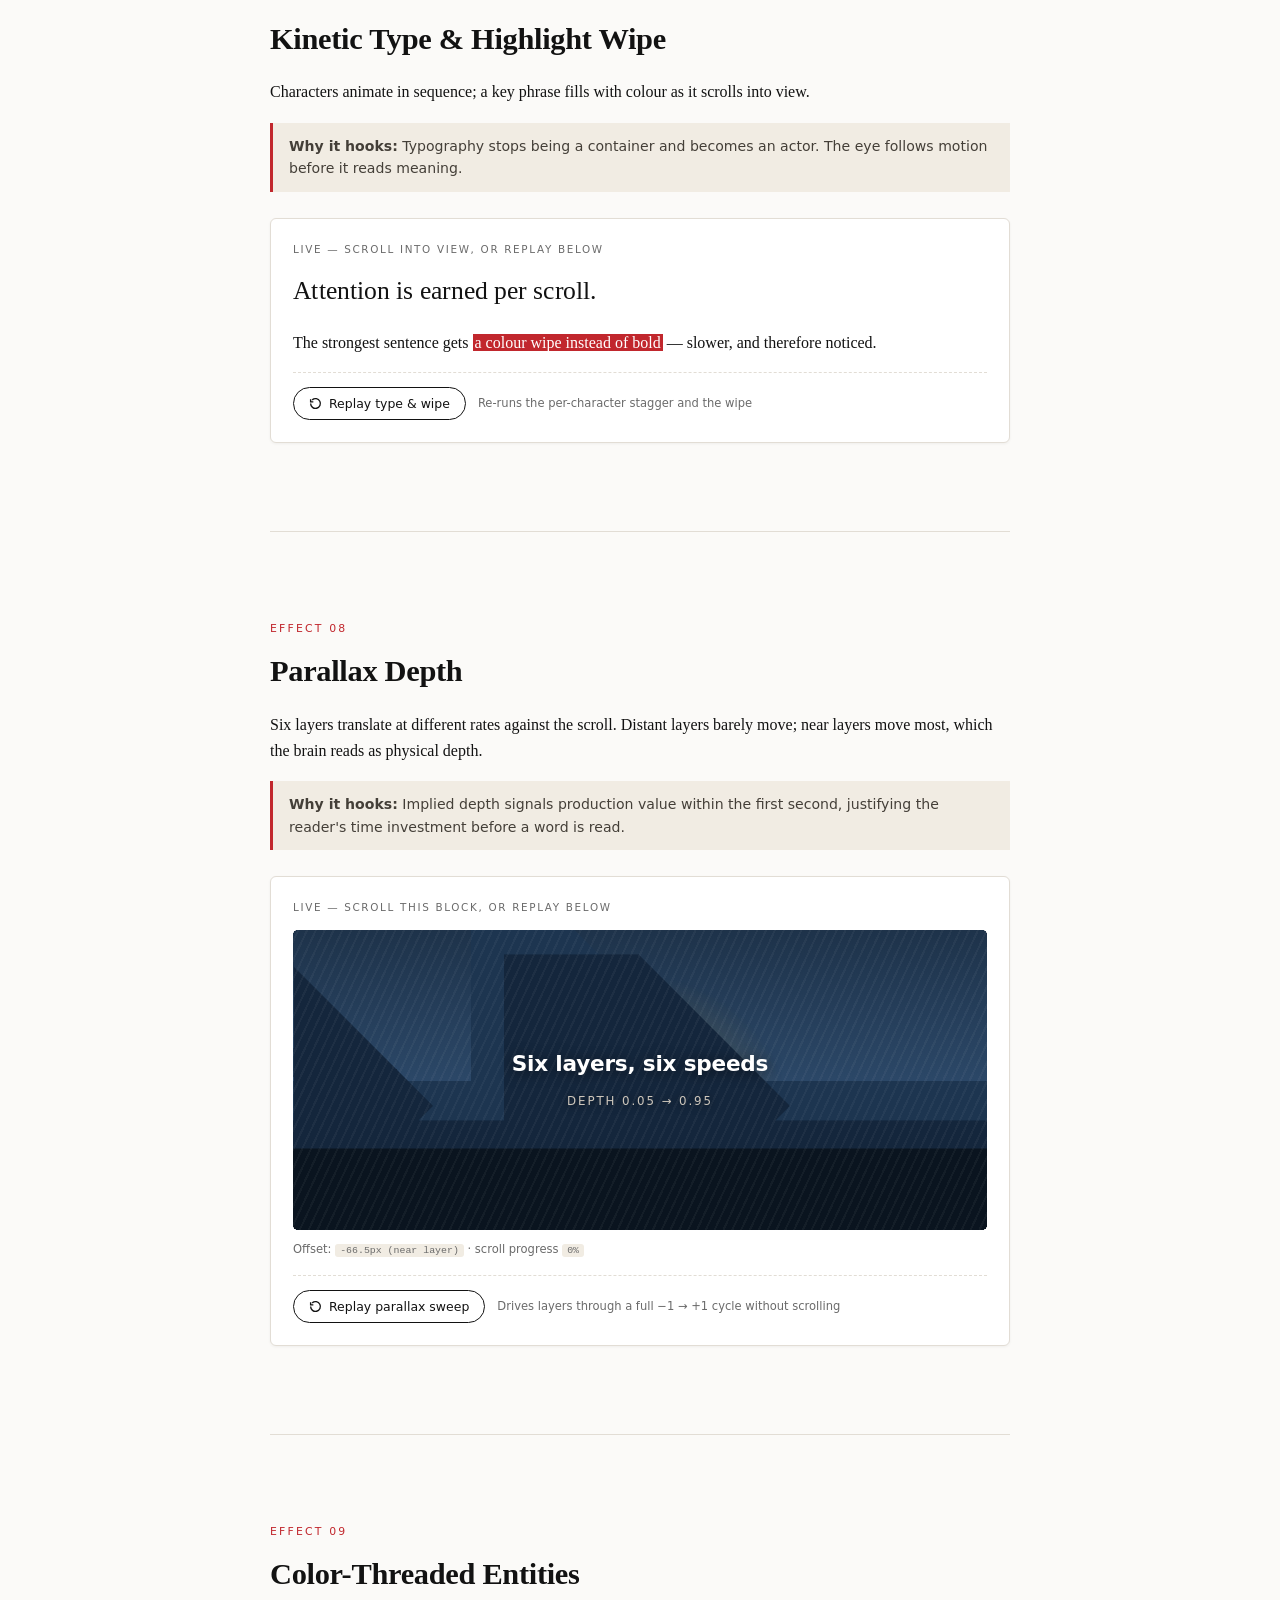
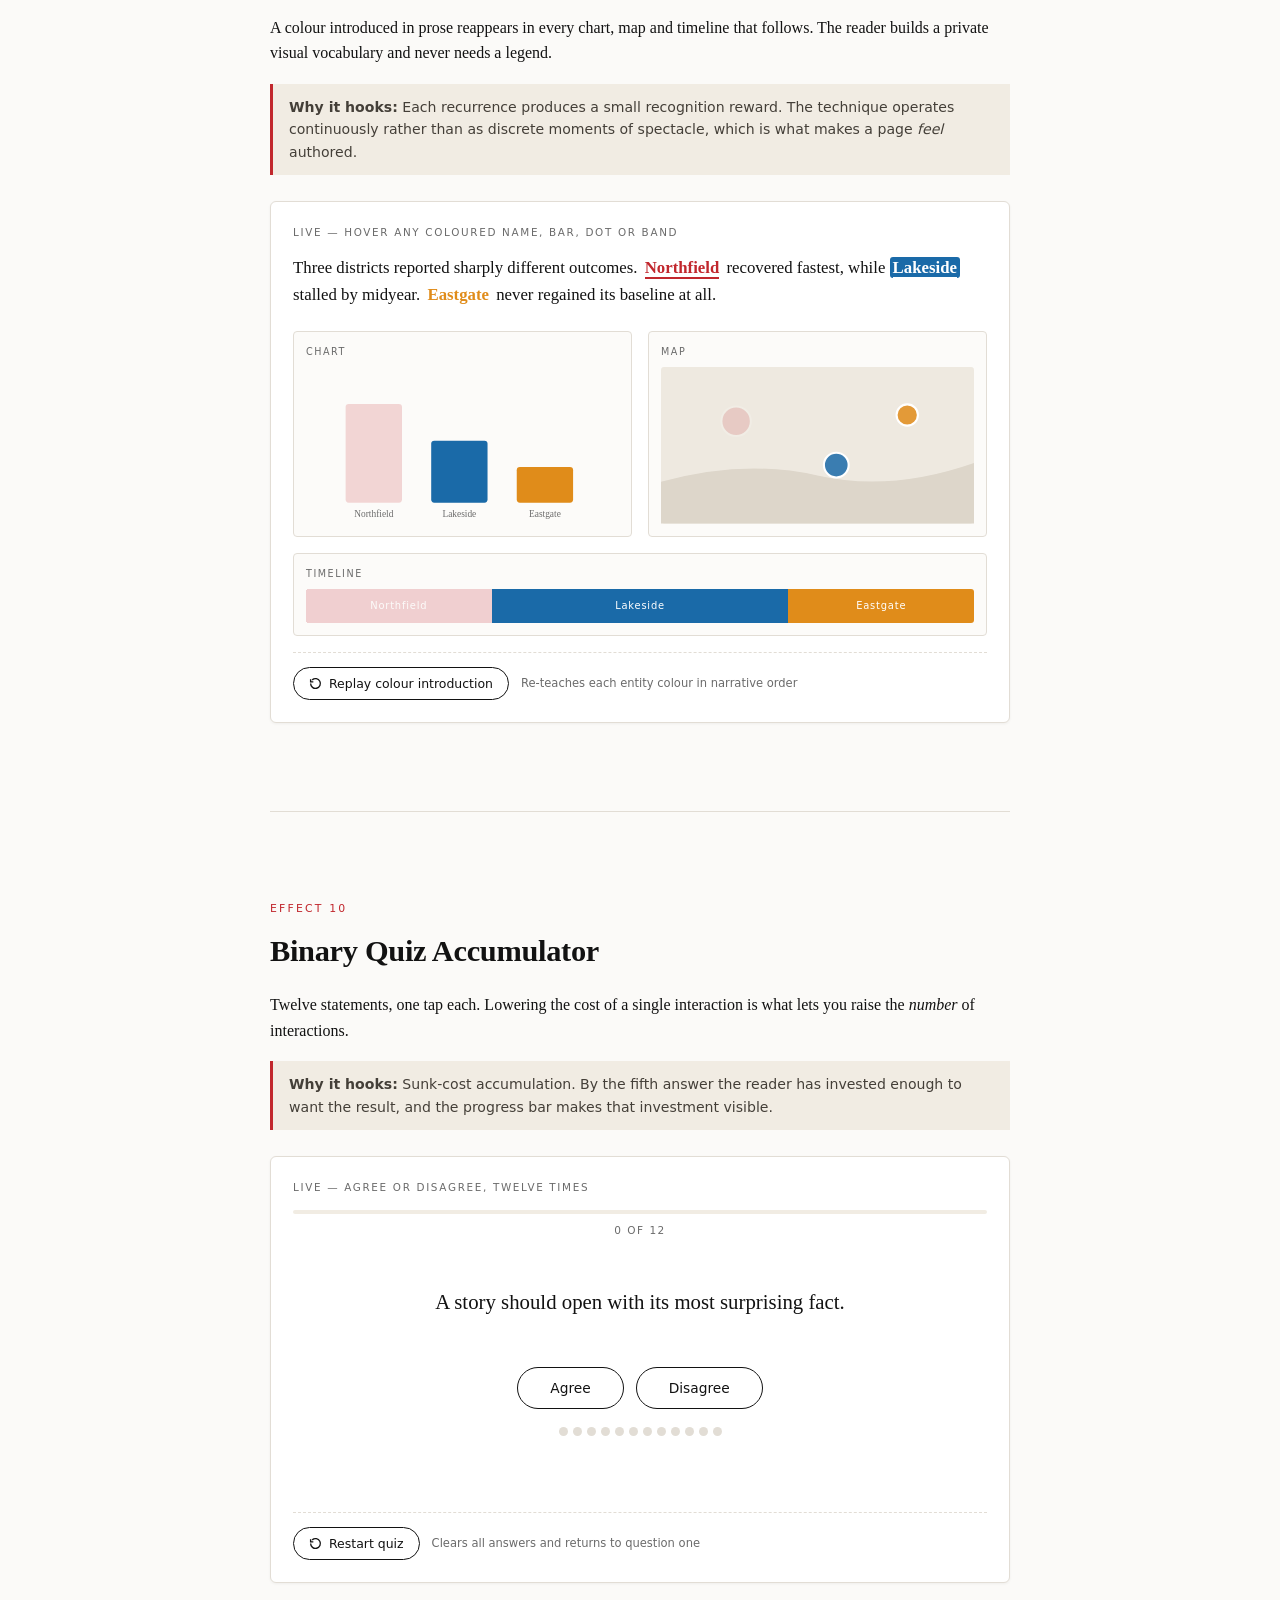
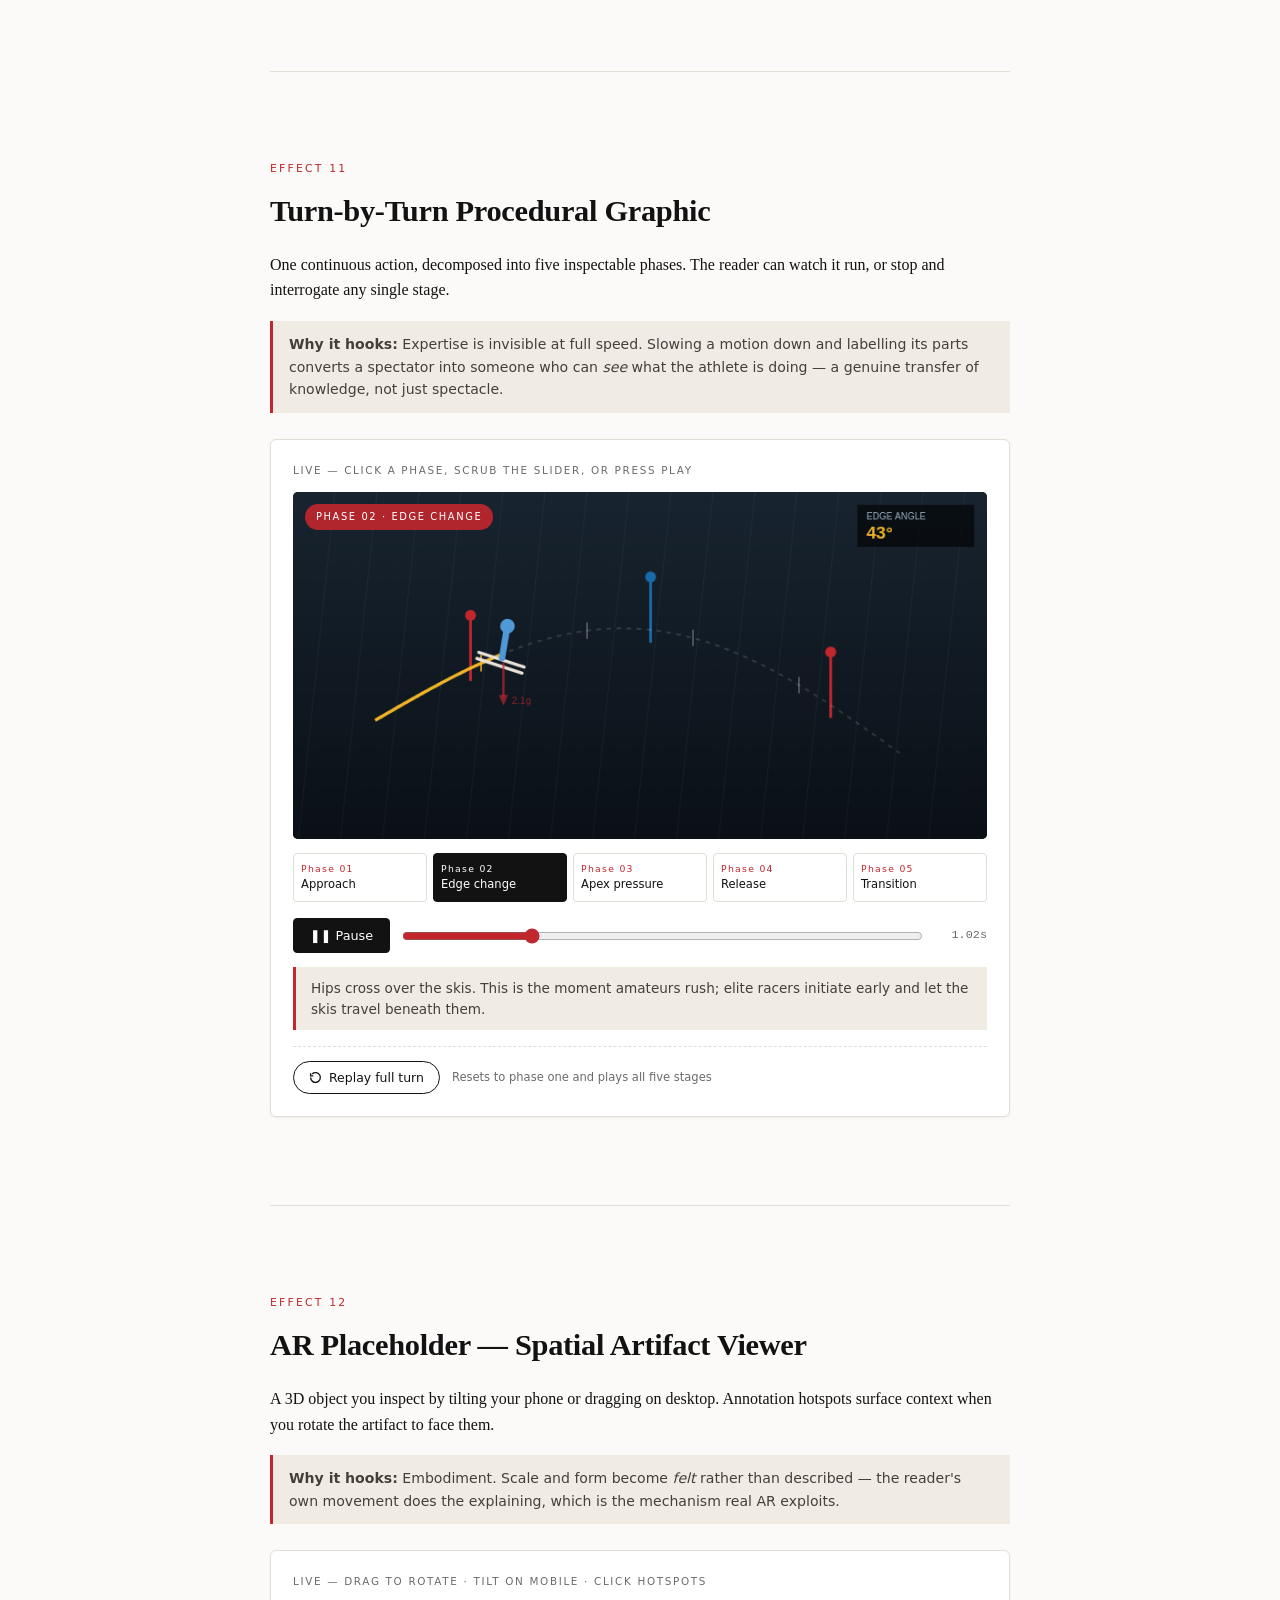
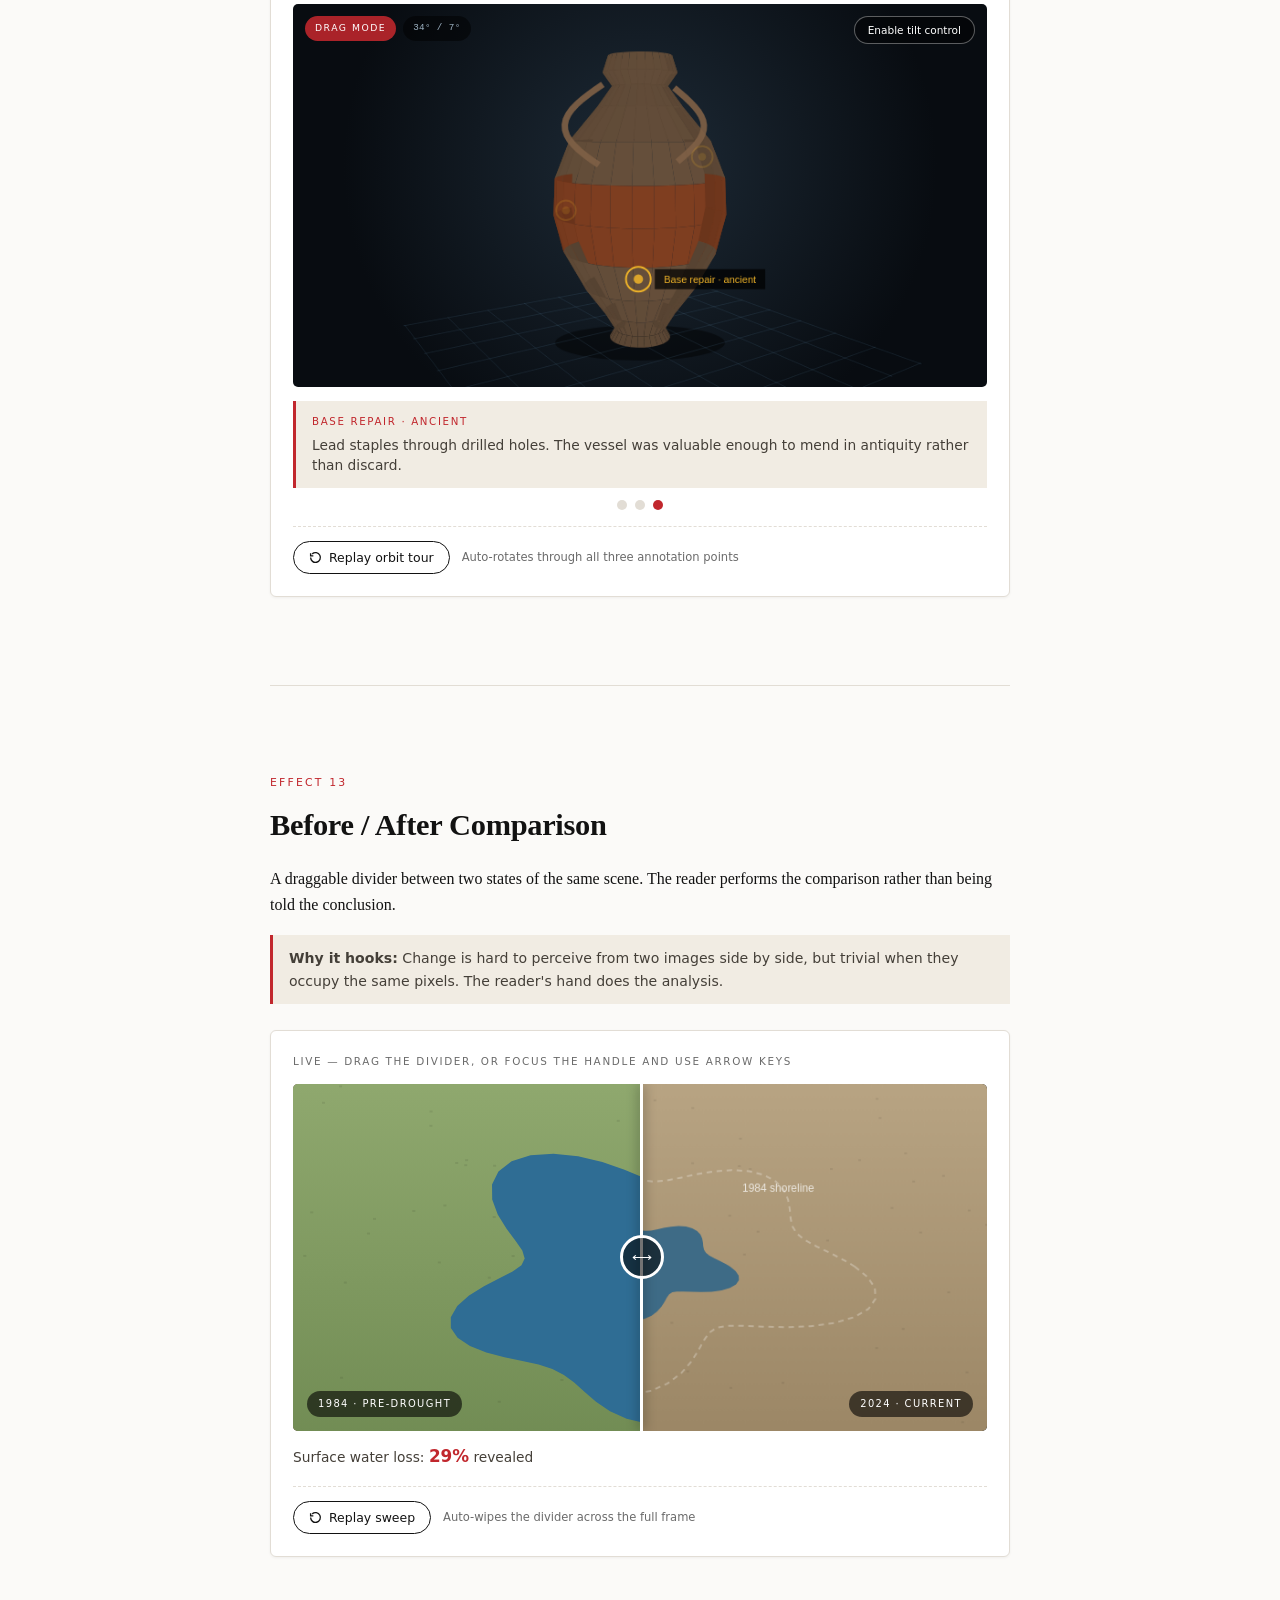
==== commit ef6c7205: "Refactor scrollytelling implementation and enhance accessibility - Updated scrollytelling logic to u" ====
--- a/docs/index.html
+++ b/docs/index.html
@@ -8,6 +8,32 @@
 
 <!-- 2. Meta description -->
 <meta name="description" content="Fifteen interactive storytelling effects used in premium online journalism, each with a live demo, a plain-language explanation, and a replay control.">
+<meta name="author" content="YOURNAME">
+<meta name="robots" content="index,follow">
+<meta name="theme-color" content="#fbfaf8">
+<link rel="canonical" href="https://YOURNAME.github.io/narrative-deck/">
+<meta property="og:type" content="website">
+<meta property="og:title" content="Fifteen Storytelling Effects — Interactive Demo">
+<meta property="og:description" content="A dependency-free interactive guide to narrative structure and fifteen storytelling effects for premium web presentations.">
+<meta property="og:url" content="https://YOURNAME.github.io/narrative-deck/">
+<meta name="twitter:card" content="summary">
+<meta name="twitter:title" content="Fifteen Storytelling Effects — Interactive Demo">
+<meta name="twitter:description" content="A dependency-free interactive guide to narrative structure and fifteen storytelling effects for premium web presentations.">
+<script type="application/ld+json">
+{
+  "@context": "https://schema.org",
+  "@type": "SoftwareSourceCode",
+  "name": "Narrative Deck",
+  "description": "A dependency-free interactive guide to narrative structure and fifteen storytelling effects for premium web presentations.",
+  "codeRepository": "https://github.com/YOURNAME/narrative-deck",
+  "programmingLanguage": ["HTML", "CSS", "JavaScript"],
+  "license": "https://opensource.org/license/mit",
+  "author": {
+    "@type": "Person",
+    "name": "YOURNAME"
+  }
+}
+</script>
 
 <link rel="stylesheet" href="styles.css">
 </head>
@@ -17,10 +43,10 @@
 
 <!-- ============ HERO ============ -->
 <header class="hero">
-  <div class="layer l1" data-depth="0.25"></div>
-  <div class="layer l2" data-depth="0.45"></div>
-  <div class="layer l3" data-depth="0.12"></div>
-  <div>
+  <div class="hero-depth hero-panel panel-blue" data-hero-depth="0.22"></div>
+  <div class="hero-depth hero-panel panel-red" data-hero-depth="0.38"></div>
+  <div class="hero-depth hero-panel panel-paper" data-hero-depth="0.14"></div>
+  <div class="hero-copy" data-hero-depth="-0.06">
     <p>Interactive Demonstration</p>
     <h1>Fifteen Effects That<br>Hold a Reader</h1>
   </div>
@@ -64,7 +90,7 @@
     </div>
 
     <div class="replaybar">
-      <button class="replay" data-replay="structure">
+      <button type="button" class="replay" data-replay="structure">
         <svg viewBox="0 0 24 24" fill="none" stroke="currentColor" stroke-width="2.5" aria-hidden="true"><path d="M3 12a9 9 0 1 0 3-6.7M3 4v5h5"/></svg>
         Replay beat tour
       </button>
@@ -89,7 +115,7 @@
       <p class="sg last"><b>Panel three</b> closes the sequence.</p>
     </div>
     <div class="replaybar">
-      <button class="replay" data-replay="reveal">
+      <button type="button" class="replay" data-replay="reveal">
         <svg viewBox="0 0 24 24" fill="none" stroke="currentColor" stroke-width="2.5" aria-hidden="true"><path d="M3 12a9 9 0 1 0 3-6.7M3 4v5h5"/></svg>
         Replay reveal
       </button>
@@ -102,18 +128,47 @@
 <section class="mod" id="m2">
   <p class="tag">Effect 02</p>
   <h2>Sticky Scrollytelling</h2>
-  <p class="reveal">One visual pins to the viewport while text panels scroll past it. Each panel swaps the graphic's state — the scroll becomes a projector.</p>
-  <div class="why reveal"><b>Why it hooks:</b> The reader controls pacing. Variable formats stop attention from decaying, and each gesture produces visible change.</div>
-
-  <div class="scrolly">
+  <p class="reveal">A city map pins to the viewport while text panels scroll past it. Each panel pans, zooms, or labels the same map — the scroll becomes a guided investigation.</p>
+  <div class="why reveal"><b>Why it hooks:</b> The reader keeps one visual model in memory while each step adds meaning: first location, then focus, then evidence.</div>
+
+  <div class="scrolly" id="scrollyDemo" data-state="0">
     <div class="sticky-viz">
-      <canvas id="viz" width="520" height="520" aria-label="Animated data visualisation"></canvas>
+      <div class="scrolly-object" role="img" aria-label="A city impact map that zooms to a neighborhood, highlights a disruption zone, and reveals a callout as the scroll steps change">
+        <div class="map-card">
+          <div class="map-kicker">City impact map</div>
+          <div class="map-viewport">
+            <div class="map-layer">
+              <span class="map-river"></span>
+              <span class="map-road road-a"></span>
+              <span class="map-road road-b"></span>
+              <span class="map-road road-c"></span>
+              <span class="map-road road-d"></span>
+              <span class="map-zone"></span>
+              <span class="map-marker">!</span>
+              <span class="map-label label-north">North station</span>
+              <span class="map-label label-site">delay cluster</span>
+            </div>
+          </div>
+          <div class="map-caption">Same map. More meaning with every step.</div>
+        </div>
+        <div class="map-callout callout-a">zoom to the neighborhood</div>
+        <div class="map-callout callout-b">reports cluster here</div>
+      </div>
     </div>
     <div class="steps">
-      <div class="step" data-state="0"><b>Step 01 — Baseline</b>Twelve data points sit at resting value. Nothing has happened yet.</div>
-      <div class="step" data-state="1"><b>Step 02 — Divergence</b>Scroll further and the series splits. Colour now carries meaning.</div>
-      <div class="step" data-state="2"><b>Step 03 — Focus</b>Everything dims except the outlier. Attention is directed, not requested.</div>
-    </div>
+      <div class="step active" data-state="0"><b>Step 01 — Whole city</b>Start wide so the reader understands the shape of the place.</div>
+      <div class="step" data-state="1"><b>Step 02 — Neighborhood</b>The map moves toward the station where the story begins.</div>
+      <div class="step" data-state="2"><b>Step 03 — Impact zone</b>A red zone appears around the streets with repeated delays.</div>
+      <div class="step" data-state="3"><b>Step 04 — Evidence</b>The final label connects the hotspot to reported disruption.</div>
+    </div>
+  </div>
+
+  <div class="replaybar">
+    <button type="button" class="replay" data-replay="scrolly">
+      <svg viewBox="0 0 24 24" fill="none" stroke="currentColor" stroke-width="2.5" aria-hidden="true"><path d="M3 12a9 9 0 1 0 3-6.7M3 4v5h5"/></svg>
+      Replay map tour
+    </button>
+    <span class="replay-note">Cycles through the sticky map states</span>
   </div>
 
 </section>
@@ -129,7 +184,7 @@
     <div class="demo-label">Live — hover or tab to any column</div>
     <div class="bars" id="bars"></div>
     <div class="replaybar">
-      <button class="replay" data-replay="bars">
+      <button type="button" class="replay" data-replay="bars">
         <svg viewBox="0 0 24 24" fill="none" stroke="currentColor" stroke-width="2.5" aria-hidden="true"><path d="M3 12a9 9 0 1 0 3-6.7M3 4v5h5"/></svg>
         Replay growth
       </button>
@@ -149,11 +204,11 @@
     <div class="demo-label">Live — drag inside the shaded zone</div>
     <div id="drawWrap"><canvas id="draw" aria-label="Draw your prediction"></canvas></div>
     <div class="btnrow">
-      <button class="act" id="revealBtn">Reveal actual</button>
+      <button type="button" class="act" id="revealBtn">Reveal actual</button>
     </div>
     <div id="verdict" role="status" aria-live="polite"></div>
     <div class="replaybar">
-      <button class="replay" data-replay="draw">
+      <button type="button" class="replay" data-replay="draw">
         <svg viewBox="0 0 24 24" fill="none" stroke="currentColor" stroke-width="2.5" aria-hidden="true"><path d="M3 12a9 9 0 1 0 3-6.7M3 4v5h5"/></svg>
         Replay / clear guess
       </button>
@@ -173,7 +228,7 @@
     <div class="demo-label">Live — move your cursor across the field</div>
     <canvas id="orbs" aria-label="Interactive particle field"></canvas>
     <div class="replaybar">
-      <button class="replay" data-replay="orbs">
+      <button type="button" class="replay" data-replay="orbs">
         <svg viewBox="0 0 24 24" fill="none" stroke="currentColor" stroke-width="2.5" aria-hidden="true"><path d="M3 12a9 9 0 1 0 3-6.7M3 4v5h5"/></svg>
         Reseed field
       </button>
@@ -194,13 +249,13 @@
     <div class="frame">
       <div class="grid"></div>
       <canvas id="scrub" width="700" height="290" aria-label="Reconstructed timeline"></canvas>
-      <button class="pin" style="left:26%;top:34%" aria-label="00:04 — vehicle enters frame"><span>00:04 — vehicle enters frame</span></button>
-      <button class="pin" style="left:63%;top:58%" aria-label="00:09 — second angle confirms"><span>00:09 — second angle confirms</span></button>
-      <button class="pin" style="left:44%;top:76%" aria-label="00:12 — shadow fixes time of day"><span>00:12 — shadow fixes time of day</span></button>
+      <button type="button" class="pin" style="left:26%;top:34%" aria-label="00:04 — vehicle enters frame"><span>00:04 — vehicle enters frame</span></button>
+      <button type="button" class="pin" style="left:63%;top:58%" aria-label="00:09 — second angle confirms"><span>00:09 — second angle confirms</span></button>
+      <button type="button" class="pin" style="left:44%;top:76%" aria-label="00:12 — shadow fixes time of day"><span>00:12 — shadow fixes time of day</span></button>
     </div>
     <input type="range" id="time" min="0" max="100" value="0" aria-label="Timeline scrubber">
     <div class="replaybar">
-      <button class="replay" data-replay="forensic">
+      <button type="button" class="replay" data-replay="forensic">
         <svg viewBox="0 0 24 24" fill="none" stroke="currentColor" stroke-width="2.5" aria-hidden="true"><path d="M3 12a9 9 0 1 0 3-6.7M3 4v5h5"/></svg>
         Replay timeline
       </button>
@@ -221,7 +276,7 @@
     <p class="kinetic" id="kin1" data-split>Attention is earned per scroll.</p>
     <p class="kin-sub">The strongest sentence gets <span class="highlight" id="hl1">a colour wipe instead of bold</span> — slower, and therefore noticed.</p>
     <div class="replaybar">
-      <button class="replay" data-replay="type">
+      <button type="button" class="replay" data-replay="type">
         <svg viewBox="0 0 24 24" fill="none" stroke="currentColor" stroke-width="2.5" aria-hidden="true"><path d="M3 12a9 9 0 1 0 3-6.7M3 4v5h5"/></svg>
         Replay type &amp; wipe
       </button>
@@ -255,7 +310,7 @@
     </div>
     <div class="px-readout">Offset: <code id="pxRead">0px</code> · scroll progress <code id="pxProg">0%</code></div>
     <div class="replaybar">
-      <button class="replay" data-replay="parallax">
+      <button type="button" class="replay" data-replay="parallax">
         <svg viewBox="0 0 24 24" fill="none" stroke="currentColor" stroke-width="2.5" aria-hidden="true"><path d="M3 12a9 9 0 1 0 3-6.7M3 4v5h5"/></svg>
         Replay parallax sweep
       </button>
@@ -298,7 +353,7 @@
     </div>
 
     <div class="replaybar">
-      <button class="replay" data-replay="thread">
+      <button type="button" class="replay" data-replay="thread">
         <svg viewBox="0 0 24 24" fill="none" stroke="currentColor" stroke-width="2.5" aria-hidden="true"><path d="M3 12a9 9 0 1 0 3-6.7M3 4v5h5"/></svg>
         Replay colour introduction
       </button>
@@ -326,8 +381,8 @@
       </div>
 
       <div class="quiz-btns">
-        <button class="qb agree"    data-ans="1">Agree</button>
-        <button class="qb disagree" data-ans="0">Disagree</button>
+        <button type="button" class="qb agree"    data-ans="1">Agree</button>
+        <button type="button" class="qb disagree" data-ans="0">Disagree</button>
       </div>
 
       <div class="quiz-dots" id="quizDots"></div>
@@ -336,7 +391,7 @@
     </div>
 
     <div class="replaybar">
-      <button class="replay" data-replay="quiz">
+      <button type="button" class="replay" data-replay="quiz">
         <svg viewBox="0 0 24 24" fill="none" stroke="currentColor" stroke-width="2.5" aria-hidden="true"><path d="M3 12a9 9 0 1 0 3-6.7M3 4v5h5"/></svg>
         Restart quiz
       </button>
@@ -363,7 +418,7 @@
     <div class="proc-phases" id="procPhases"></div>
 
     <div class="proc-controls">
-      <button class="act" id="procPlay" aria-label="Play or pause the sequence">▶ Play</button>
+      <button type="button" class="act" id="procPlay" aria-label="Play or pause the sequence">▶ Play</button>
       <input type="range" id="procScrub" min="0" max="1000" value="0" aria-label="Scrub through the turn">
       <span class="proc-time" id="procTime">0.00s</span>
     </div>
@@ -371,7 +426,7 @@
     <div class="proc-note" id="procNote"></div>
 
     <div class="replaybar">
-      <button class="replay" data-replay="proc">
+      <button type="button" class="replay" data-replay="proc">
         <svg viewBox="0 0 24 24" fill="none" stroke="currentColor" stroke-width="2.5" aria-hidden="true"><path d="M3 12a9 9 0 1 0 3-6.7M3 4v5h5"/></svg>
         Replay full turn
       </button>
@@ -398,7 +453,7 @@
         <span class="ar-chip ghost" id="arAngle">0° / 0°</span>
       </div>
 
-      <button class="ar-tilt" id="arTilt">Enable tilt control</button>
+      <button type="button" class="ar-tilt" id="arTilt" aria-pressed="false">Enable tilt control</button>
       <div class="ar-hint" id="arHint">Drag the artifact to rotate</div>
     </div>
 
@@ -410,7 +465,7 @@
     <div class="ar-dots" id="arDots"></div>
 
     <div class="replaybar">
-      <button class="replay" data-replay="ar">
+      <button type="button" class="replay" data-replay="ar">
         <svg viewBox="0 0 24 24" fill="none" stroke="currentColor" stroke-width="2.5" aria-hidden="true"><path d="M3 12a9 9 0 1 0 3-6.7M3 4v5h5"/></svg>
         Replay orbit tour
       </button>
@@ -429,13 +484,14 @@
   <div class="demo">
     <div class="demo-label">Live — drag the divider, or focus the handle and use arrow keys</div>
     <div class="ba-wrap" id="baWrap">
-      <canvas class="ba-layer" id="baAfter" width="760" height="380"></canvas>
+      <canvas class="ba-layer" id="baAfter" width="760" height="380" aria-label="Current shoreline after drought"></canvas>
       <div class="ba-clip" id="baClip">
-        <canvas class="ba-layer" id="baBefore" width="760" height="380"></canvas>
+        <canvas class="ba-layer" id="baBefore" width="760" height="380" aria-label="Historical shoreline before drought"></canvas>
       </div>
       <div class="ba-divider" id="baDiv">
-        <button class="ba-handle" id="baHandle" role="slider"
+        <button type="button" class="ba-handle" id="baHandle" role="slider"
                 aria-valuemin="0" aria-valuemax="100" aria-valuenow="50"
+                aria-valuetext="50 percent before image visible"
                 aria-label="Comparison divider">⟷</button>
       </div>
       <span class="ba-tag left">1984 · Pre-drought</span>
@@ -443,7 +499,7 @@
     </div>
     <div class="ba-stat" id="baStat">Surface water loss: <b>—</b></div>
     <div class="replaybar">
-      <button class="replay" data-replay="ba">
+      <button type="button" class="replay" data-replay="ba">
         <svg viewBox="0 0 24 24" fill="none" stroke="currentColor" stroke-width="2.5" aria-hidden="true"><path d="M3 12a9 9 0 1 0 3-6.7M3 4v5h5"/></svg>
         Replay sweep
       </button>
@@ -463,13 +519,13 @@
     <div class="demo-label">Live — click the waveform or any transcript line</div>
     <canvas id="wave" width="760" height="110" aria-label="Audio waveform scrubber"></canvas>
     <div class="wave-ctrl">
-      <button class="act" id="wavePlay">▶ Play</button>
+      <button type="button" class="act" id="wavePlay">▶ Play</button>
       <span class="wave-time" id="waveTime">0:00 / 0:48</span>
-      <button class="wave-speed" id="waveSpeed" aria-label="Playback speed">1×</button>
+      <button type="button" class="wave-speed" id="waveSpeed" aria-label="Playback speed">1×</button>
     </div>
     <div class="transcript" id="transcript"></div>
     <div class="replaybar">
-      <button class="replay" data-replay="wave">
+      <button type="button" class="replay" data-replay="wave">
         <svg viewBox="0 0 24 24" fill="none" stroke="currentColor" stroke-width="2.5" aria-hidden="true"><path d="M3 12a9 9 0 1 0 3-6.7M3 4v5h5"/></svg>
         Replay from start
       </button>
@@ -522,7 +578,7 @@
     </div>
 
     <div class="replaybar">
-      <button class="replay" data-replay="pw">
+      <button type="button" class="replay" data-replay="pw">
         <svg viewBox="0 0 24 24" fill="none" stroke="currentColor" stroke-width="2.5" aria-hidden="true"><path d="M3 12a9 9 0 1 0 3-6.7M3 4v5h5"/></svg>
         Replay profile sweep
       </button>
@@ -532,12 +588,12 @@
 </section>
 
 <!-- ============ GLOBAL ============ -->
-<section class="mod" id="m9">
+<section class="mod" id="replay-all">
   <p class="tag">Global</p>
   <h2>Replay Everything</h2>
   <div class="demo">
     <div class="replaybar bare">
-      <button class="replay accent" data-replay="all">
+      <button type="button" class="replay accent" data-replay="all">
         <svg viewBox="0 0 24 24" fill="none" stroke="currentColor" stroke-width="2.5" aria-hidden="true"><path d="M3 12a9 9 0 1 0 3-6.7M3 4v5h5"/></svg>
         Replay all fifteen effects
       </button>
@@ -556,15 +612,15 @@
 
 
 <!-- ============ BACK TO TOP ============ -->
-<div class="btt-wrap" id="bttWrap" aria-hidden="true">
-  <button class="btt" id="btt" aria-label="Back to The Structural Frame">
+<div class="btt-wrap" id="bttWrap">
+  <button type="button" class="btt" id="btt" aria-label="Back to The Structural Frame">
     <svg viewBox="0 0 24 24" fill="none" stroke="currentColor" stroke-width="2.4" aria-hidden="true">
       <path d="M12 19V5M5 12l7-7 7 7"/>
     </svg>
     <span class="btt-ring" aria-hidden="true"></span>
   </button>
   <span class="btt-tip">The Structural Frame</span>
-  <button class="btt-mini" id="bttTop" aria-label="Back to page top">top</button>
+  <button type="button" class="btt-mini" id="bttTop" aria-label="Back to page top">top</button>
 </div>
 
 
--- a/docs/styles.css
+++ b/docs/styles.css
@@ -65,14 +65,75 @@
   overflow:hidden;
   display:grid;
   place-items:center;
-  background:#0a0a0a;
+  isolation:isolate;
+  background:
+    radial-gradient(circle at 50% 44%,#181512 0%,#0b0b0b 48%,#030303 100%);
   color:#fff;
 }
 
-.hero .layer{position:absolute;inset:-12%;will-change:transform}
-.l1{background:radial-gradient(circle at 30% 40%,#2b4c6f,transparent 60%)}
-.l2{background:radial-gradient(circle at 70% 65%,#6f2b33,transparent 55%)}
-.l3{background:repeating-linear-gradient(115deg,rgba(255,255,255,.05) 0 2px,transparent 2px 7px)}
+.hero::before{
+  content:"";
+  position:absolute;
+  inset:0;
+  pointer-events:none;
+}
+
+.hero::before{
+  z-index:1;
+  background:
+    radial-gradient(ellipse at 50% 46%,rgba(255,246,224,.2) 0 18%,transparent 46%),
+    radial-gradient(ellipse at 50% 48%,transparent 0 38%,rgba(0,0,0,.36) 68%,rgba(0,0,0,.78) 100%),
+    linear-gradient(to bottom,rgba(0,0,0,.2),transparent 42%,rgba(0,0,0,.72));
+}
+
+.hero-depth{
+  position:absolute;
+  z-index:0;
+  transform:translate3d(var(--hero-x,0),var(--hero-y,0),0);
+  will-change:transform;
+}
+
+.hero-panel{
+  width:clamp(220px,28vw,420px);
+  height:clamp(340px,46vw,640px);
+  border:1px solid rgba(255,255,255,.12);
+  border-radius:18px;
+  opacity:.44;
+  box-shadow:inset 0 1px 0 rgba(255,255,255,.12);
+  animation:panelFloat 18s var(--ease) infinite alternate;
+}
+
+.panel-blue{
+  top:12%;
+  left:8%;
+  rotate:-13deg;
+  background:linear-gradient(150deg,rgba(58,111,160,.42),rgba(255,255,255,.04) 58%,rgba(0,0,0,.08));
+}
+
+.panel-red{
+  right:7%;
+  bottom:7%;
+  rotate:11deg;
+  opacity:.4;
+  background:linear-gradient(150deg,rgba(150,32,42,.42),rgba(255,255,255,.035) 62%,rgba(0,0,0,.1));
+}
+
+.panel-paper{
+  left:50%;
+  top:50%;
+  translate:-50% -50%;
+  rotate:-2deg;
+  width:clamp(240px,32vw,480px);
+  opacity:.18;
+  background:linear-gradient(160deg,rgba(255,245,223,.42),rgba(255,255,255,.04) 58%,rgba(0,0,0,.12));
+}
+
+.hero-copy{
+  position:relative;
+  z-index:3;
+  transform:translate3d(0,var(--hero-y,0),0);
+  will-change:transform;
+}
 
 .hero h1{
   position:relative;
@@ -96,6 +157,7 @@
 .scrollcue{
   position:absolute;
   bottom:28px;left:50%;
+  z-index:3;
   translate:-50% 0;
   font-family:var(--sans);
   font-size:.7rem;
@@ -107,6 +169,11 @@
 @keyframes bob{
   0%,100%{transform:translateY(0);opacity:.5}
   50%{transform:translateY(8px);opacity:1}
+}
+
+@keyframes panelFloat{
+  from{scale:1}
+  to{scale:1.035}
 }
 
 /* ---------- 04 MODULE SHELL ---------- */
@@ -243,14 +310,157 @@
   position:sticky;
   top:12vh;
   height:76vh;
-  background:#101418;
+  background:
+    radial-gradient(circle at 50% 36%,rgba(255,255,255,.1),transparent 32%),
+    linear-gradient(145deg,#101418,#17120f);
   border-radius:var(--radius);
   overflow:hidden;
   display:grid;
   place-items:center;
 }
 
-.sticky-viz canvas{max-width:100%;height:auto}
+.scrolly-object{
+  position:relative;
+  width:min(76%,360px);
+  aspect-ratio:3/4;
+  transform:translate3d(0,0,0) scale(1) rotate(0deg);
+  transition:transform .7s var(--ease);
+  will-change:transform;
+}
+
+.map-card{
+  height:100%;
+  padding:18px;
+  border:1px solid rgba(255,255,255,.14);
+  border-radius:16px;
+  background:linear-gradient(160deg,#fbfaf8,#e7ded1);
+  box-shadow:0 18px 45px rgba(0,0,0,.28);
+}
+
+.map-kicker,
+.map-caption,
+.map-callout,
+.map-label{
+  font-family:var(--sans);
+  font-size:.68rem;
+  letter-spacing:.14em;
+  text-transform:uppercase;
+}
+
+.map-kicker{color:var(--accent);margin-bottom:12px}
+
+.map-viewport{
+  position:relative;
+  height:70%;
+  overflow:hidden;
+  border-radius:10px;
+  background:
+    linear-gradient(90deg,rgba(18,18,18,.05) 1px,transparent 1px),
+    linear-gradient(0deg,rgba(18,18,18,.05) 1px,transparent 1px),
+    #ebe5da;
+  background-size:32px 32px;
+}
+
+.map-layer{
+  position:absolute;
+  inset:0;
+  transform-origin:68% 46%;
+  transition:transform .7s var(--ease);
+}
+
+.map-river{
+  position:absolute;
+  width:24%;
+  height:120%;
+  left:9%;
+  top:-10%;
+  border-radius:50%;
+  background:rgba(26,106,168,.22);
+  rotate:12deg;
+}
+
+.map-road{
+  position:absolute;
+  height:7px;
+  border-radius:999px;
+  background:rgba(18,18,18,.22);
+}
+
+.road-a{width:78%;left:13%;top:30%;rotate:-8deg}
+.road-b{width:70%;left:22%;top:58%;rotate:14deg}
+.road-c{width:7px;height:78%;left:58%;top:10%;rotate:5deg}
+.road-d{width:7px;height:68%;left:76%;top:16%;rotate:-11deg}
+
+.map-zone{
+  position:absolute;
+  width:92px;
+  height:92px;
+  right:17%;
+  top:30%;
+  border:2px solid rgba(193,39,45,.85);
+  border-radius:50%;
+  background:rgba(193,39,45,.16);
+  opacity:0;
+  scale:.72;
+  transition:opacity .45s var(--ease),scale .45s var(--ease);
+}
+
+.map-marker{
+  position:absolute;
+  right:27%;
+  top:39%;
+  width:30px;
+  height:30px;
+  display:grid;
+  place-items:center;
+  border-radius:50% 50% 50% 0;
+  background:var(--accent);
+  color:transparent;
+  line-height:1;
+  transform:rotate(-45deg);
+}
+
+.map-marker::before{content:"";position:absolute;inset:7px;border-radius:50%;background:rgba(255,255,255,.25)}
+
+.map-label{
+  position:absolute;
+  color:#3d3933;
+  background:rgba(255,255,255,.78);
+  border:1px solid rgba(18,18,18,.08);
+  border-radius:999px;
+  padding:5px 8px;
+  letter-spacing:.08em;
+}
+
+.label-north{left:24%;top:18%}
+.label-site{right:5%;top:55%;opacity:0;transition:opacity .45s var(--ease)}
+
+.map-caption{color:#4b443c;margin-top:14px;letter-spacing:.08em}
+
+.map-callout{
+  position:absolute;
+  color:#fff;
+  background:rgba(18,18,18,.82);
+  border:1px solid rgba(255,255,255,.16);
+  border-radius:999px;
+  padding:7px 10px;
+  opacity:0;
+  transition:opacity .45s var(--ease),transform .45s var(--ease);
+  transform:translateY(8px);
+}
+
+.callout-a{left:-34px;top:24%}
+.callout-b{right:-38px;top:44%}
+
+.scrolly[data-state="1"] .map-layer{transform:translate3d(-44px,-12px,0) scale(1.22)}
+.scrolly[data-state="2"] .map-layer{transform:translate3d(-58px,-20px,0) scale(1.36)}
+.scrolly[data-state="3"] .map-layer{transform:translate3d(-36px,-14px,0) scale(1.18)}
+.scrolly[data-state="1"] .callout-a,
+.scrolly[data-state="2"] .callout-b,
+.scrolly[data-state="3"] .callout-b{opacity:1;transform:translateY(0)}
+.scrolly[data-state="2"] .map-zone,
+.scrolly[data-state="3"] .map-zone{opacity:1;scale:1}
+.scrolly[data-state="3"] .label-site{opacity:1}
 
 .steps{display:flex;flex-direction:column;gap:60vh;padding:28vh 0}
 
@@ -276,7 +486,7 @@
 }
 
 /* ---------- 08 HOVER BARS ---------- */
-.bars{display:flex;align-items:flex-end;gap:7px;height:190px}
+.bars{display:flex;align-items:flex-end;gap:7px;height:190px;position:relative;overflow:visible}
 
 .bar{
   flex:1;
@@ -295,6 +505,7 @@
   filter:brightness(1.35);
   transform:translateY(-5px);
   outline:none;
+  z-index:5;
 }
 
 .bar::after{
@@ -302,6 +513,8 @@
   position:absolute;
   bottom:102%;
   left:50%;
+  min-width:max-content;
+  max-width:min(80vw,190px);
   translate:-50% 0;
   background:var(--ink);
   color:#fff;
@@ -310,10 +523,12 @@
   padding:5px 9px;
   border-radius:4px;
   white-space:nowrap;
+  text-align:center;
+  overflow-wrap:normal;
   opacity:0;
   pointer-events:none;
   transition:opacity .2s,translate .2s;
-  z-index:4;
+  z-index:6;
 }
 
 .bar:hover::after,
@@ -404,6 +619,8 @@
   position:absolute;
   left:34px;
   top:-5px;
+  min-width:max-content;
+  max-width:min(80vw,230px);
   background:rgba(0,0,0,.9);
   color:#fff;
   font-family:var(--sans);
@@ -411,6 +628,7 @@
   padding:6px 10px;
   border-radius:4px;
   white-space:nowrap;
+  overflow-wrap:normal;
   opacity:0;
   translate:-6px 0;
   transition:opacity .25s,translate .25s;
@@ -567,7 +785,7 @@
     transition-duration:.01ms !important;
     scroll-behavior:auto !important;
   }
-  .px-layer,.hero .layer{transform:none !important}
+  .px-layer,.hero-depth,.hero-copy,.scrolly-object,.map-layer{transform:none !important}
 }
 
 /* ---------- 16 COLOR THREADING ---------- */
@@ -1375,7 +1593,10 @@
   padding:3px 9px;
   border-radius:99px;
   border:1px solid var(--rule);
+  max-width:min(80vw,180px);
   white-space:nowrap;
+  overflow-wrap:normal;
+  text-align:center;
   opacity:0;
   transform:translateY(-4px);
   pointer-events:none;
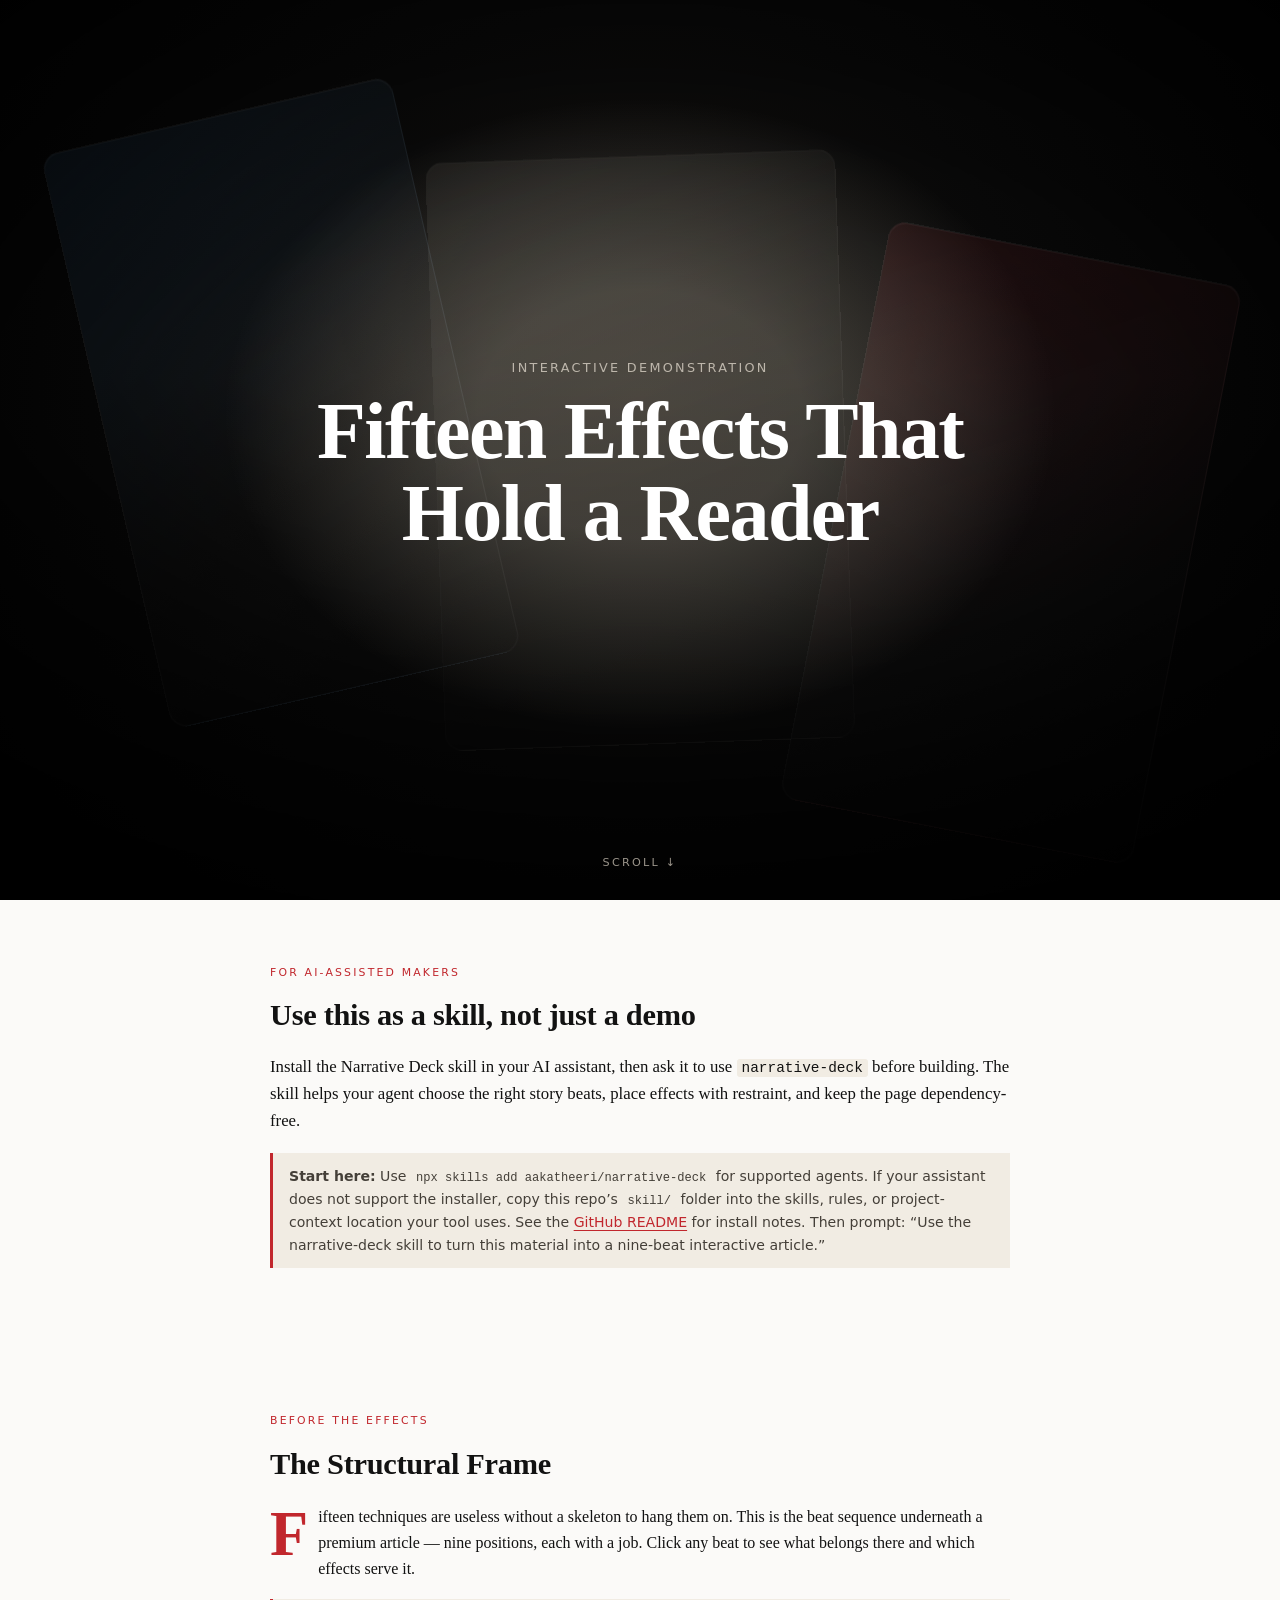
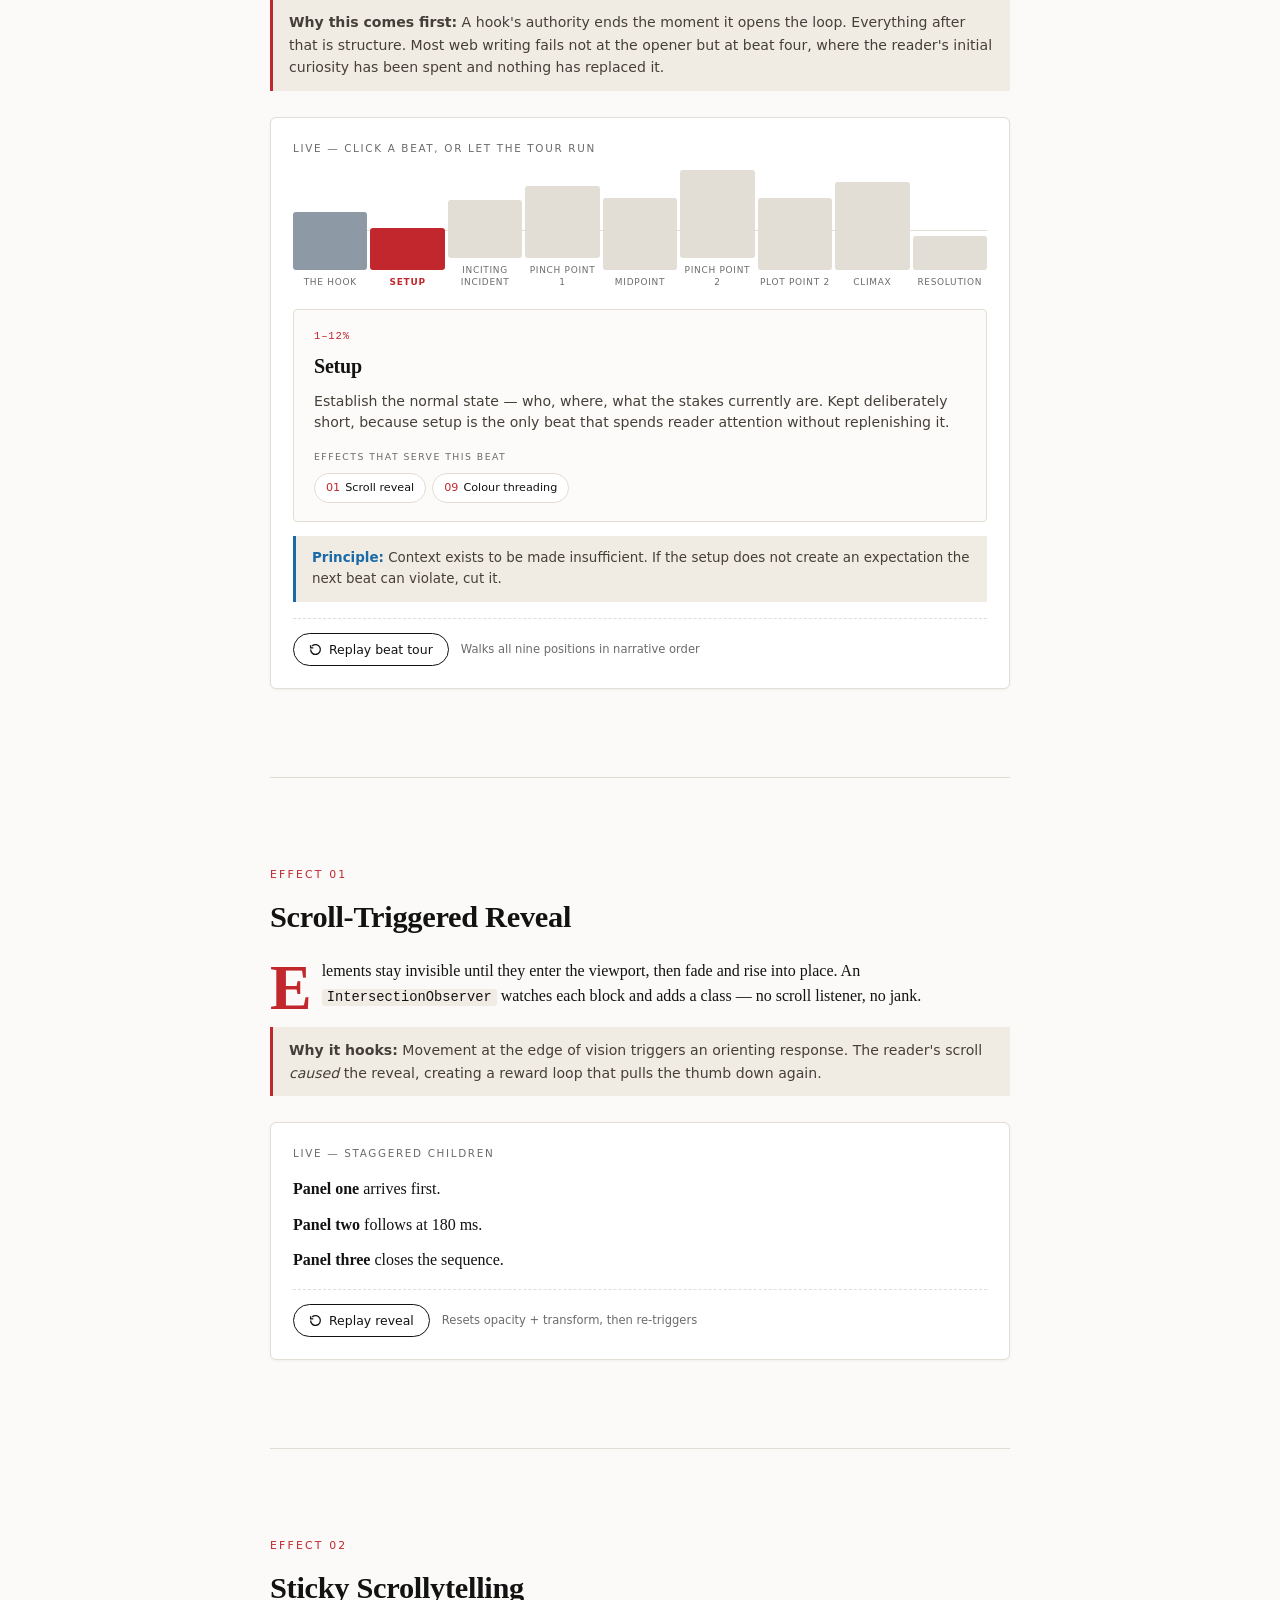
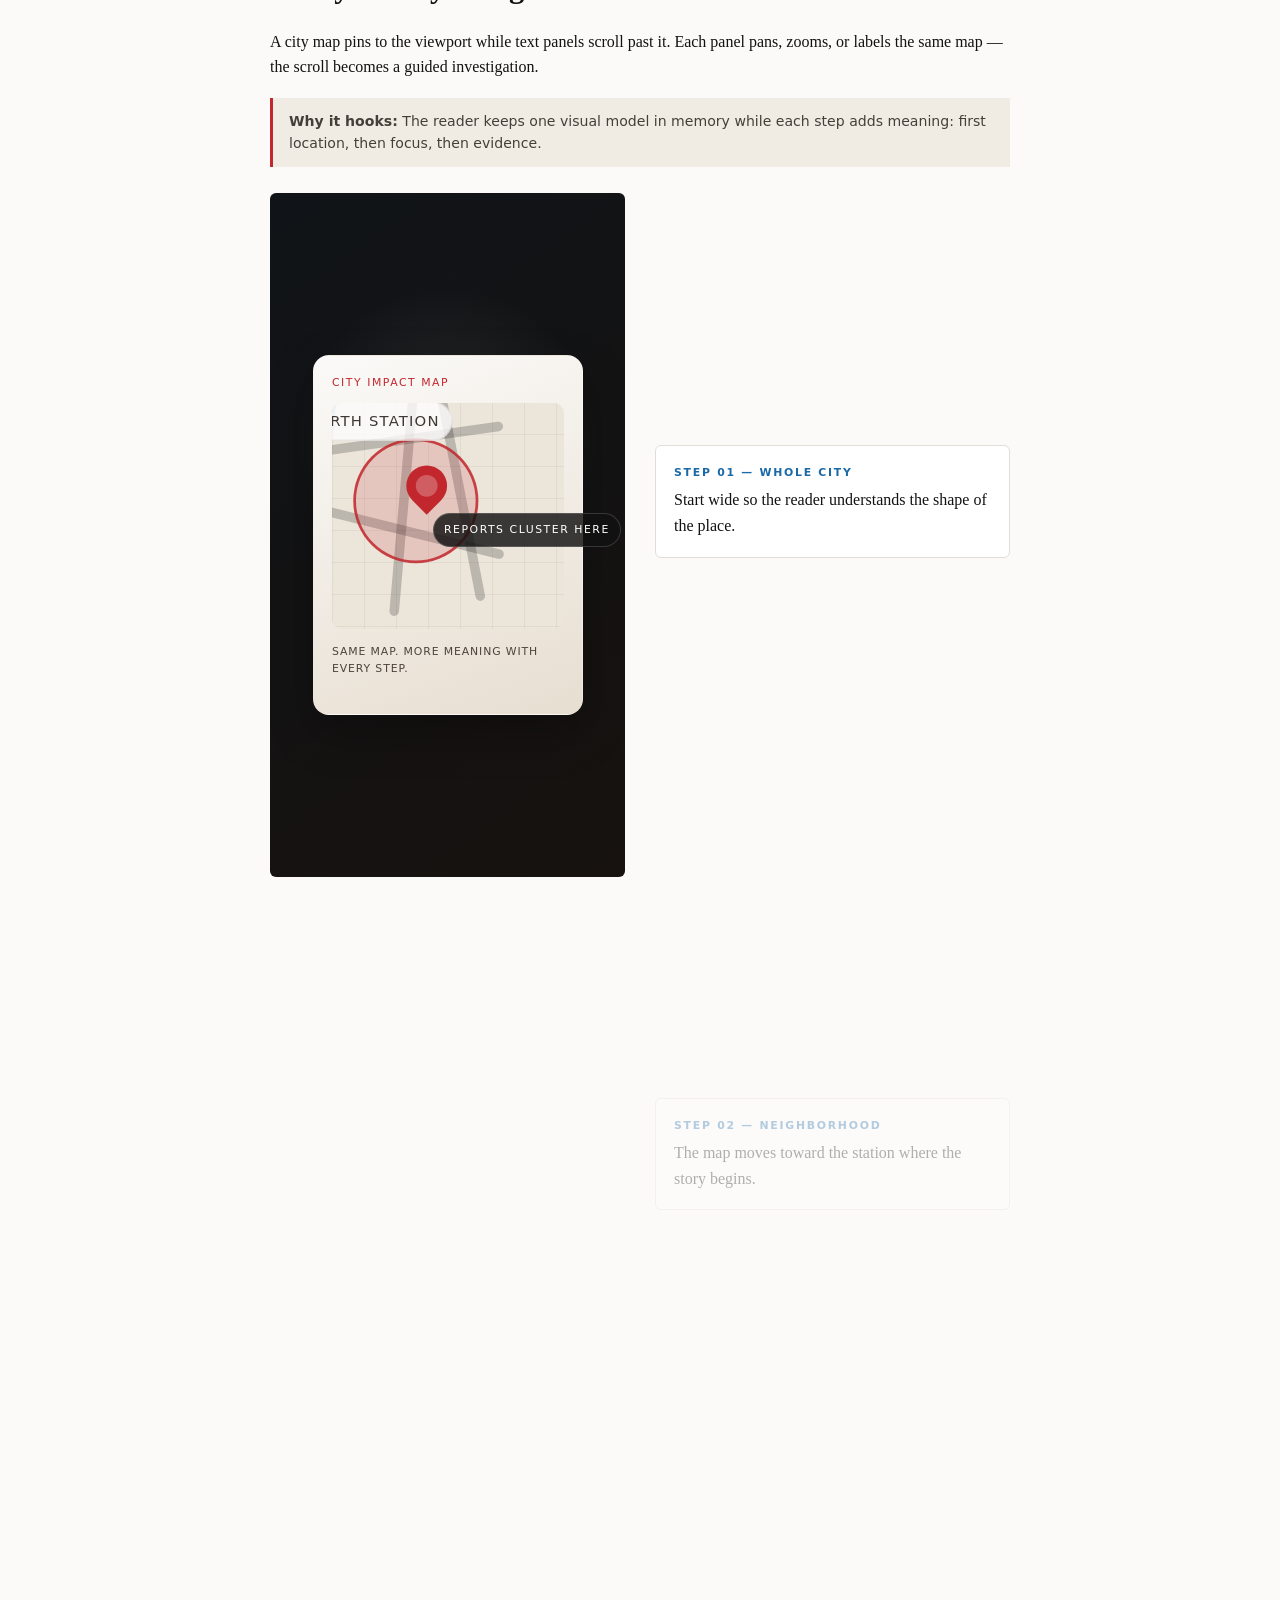
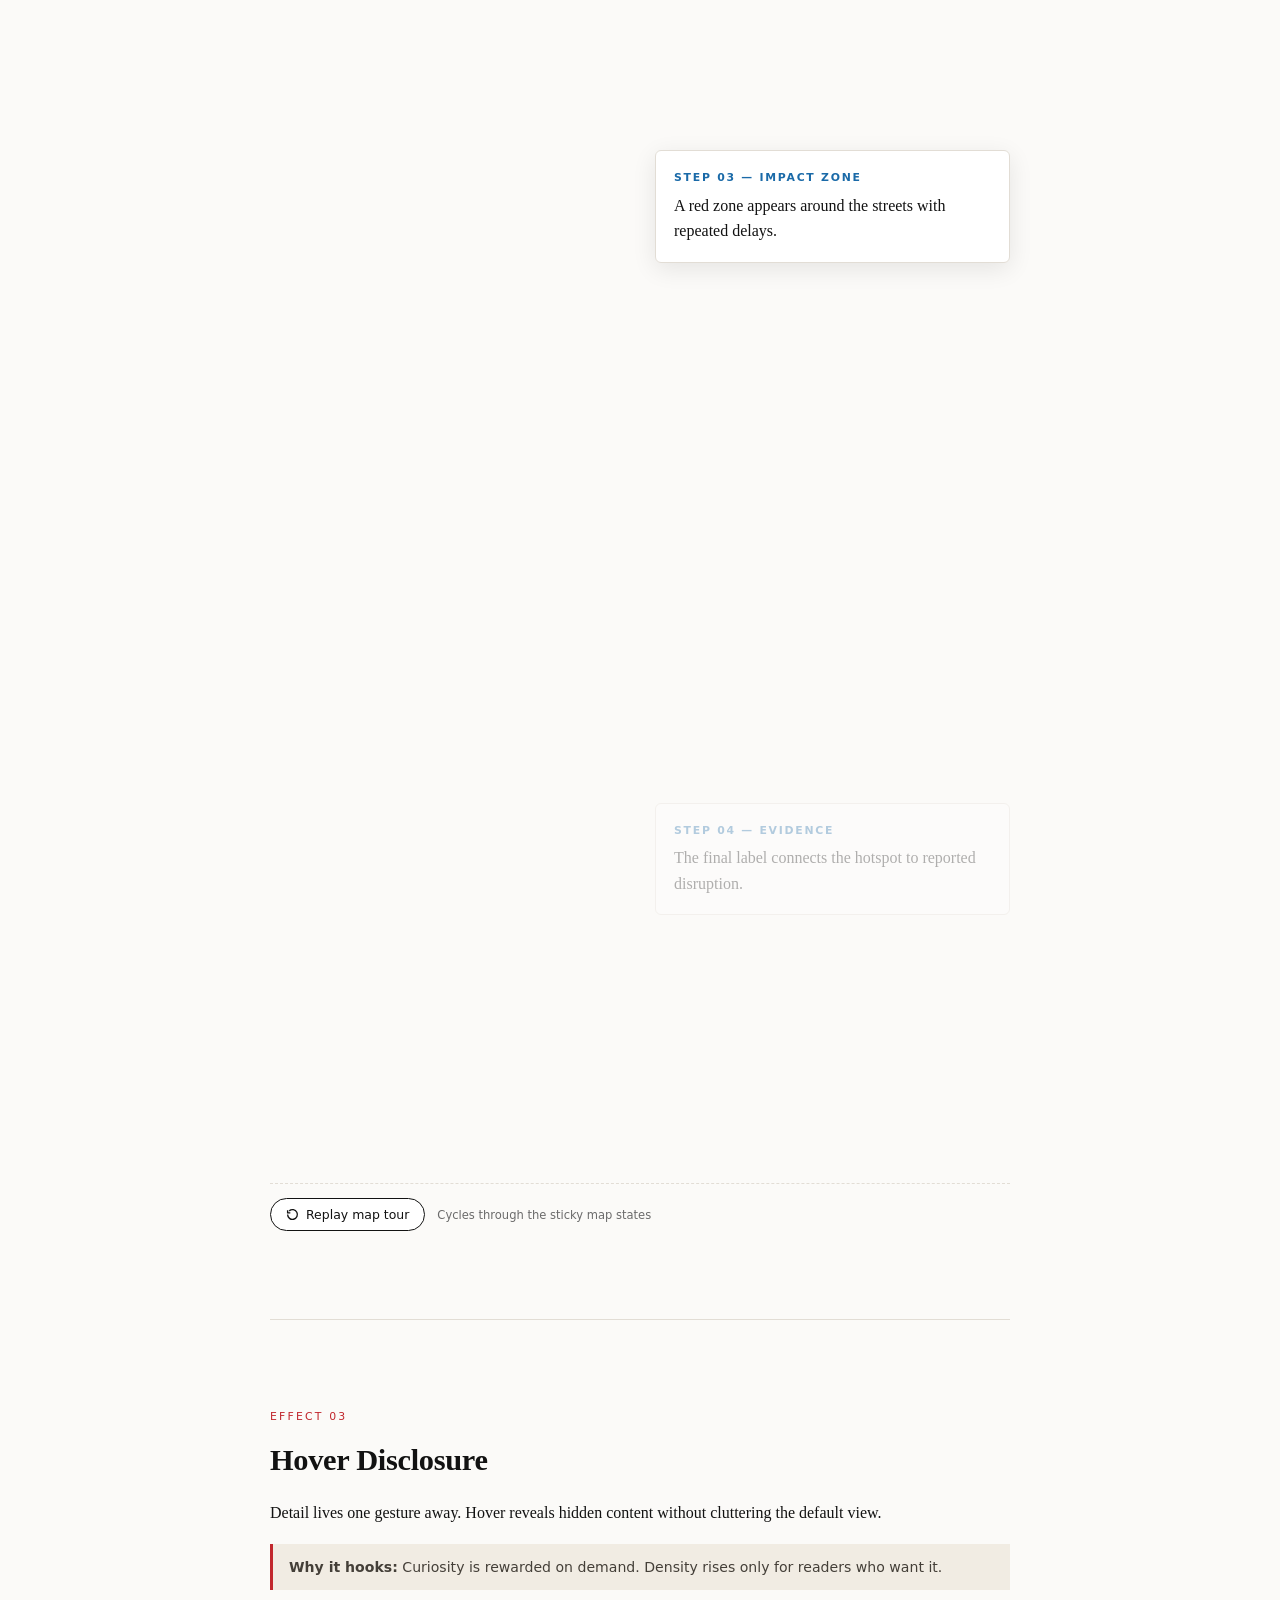
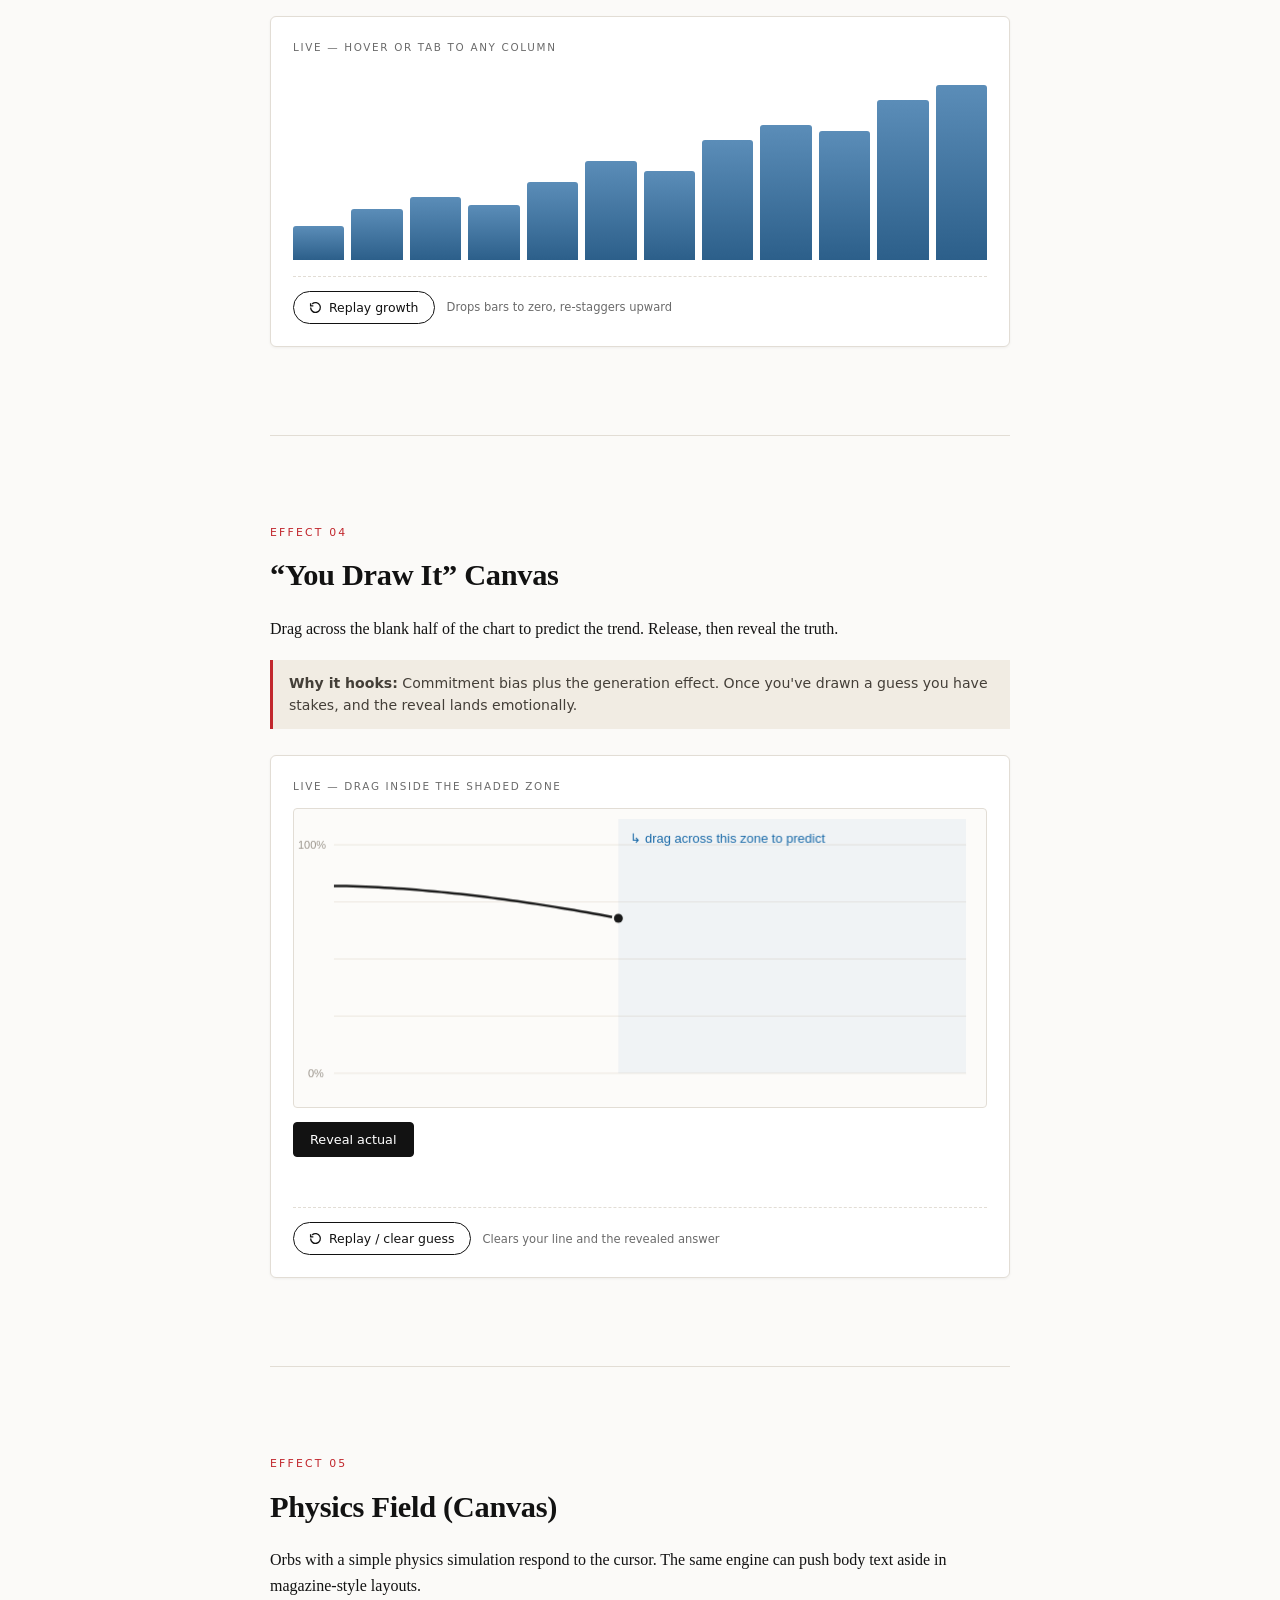
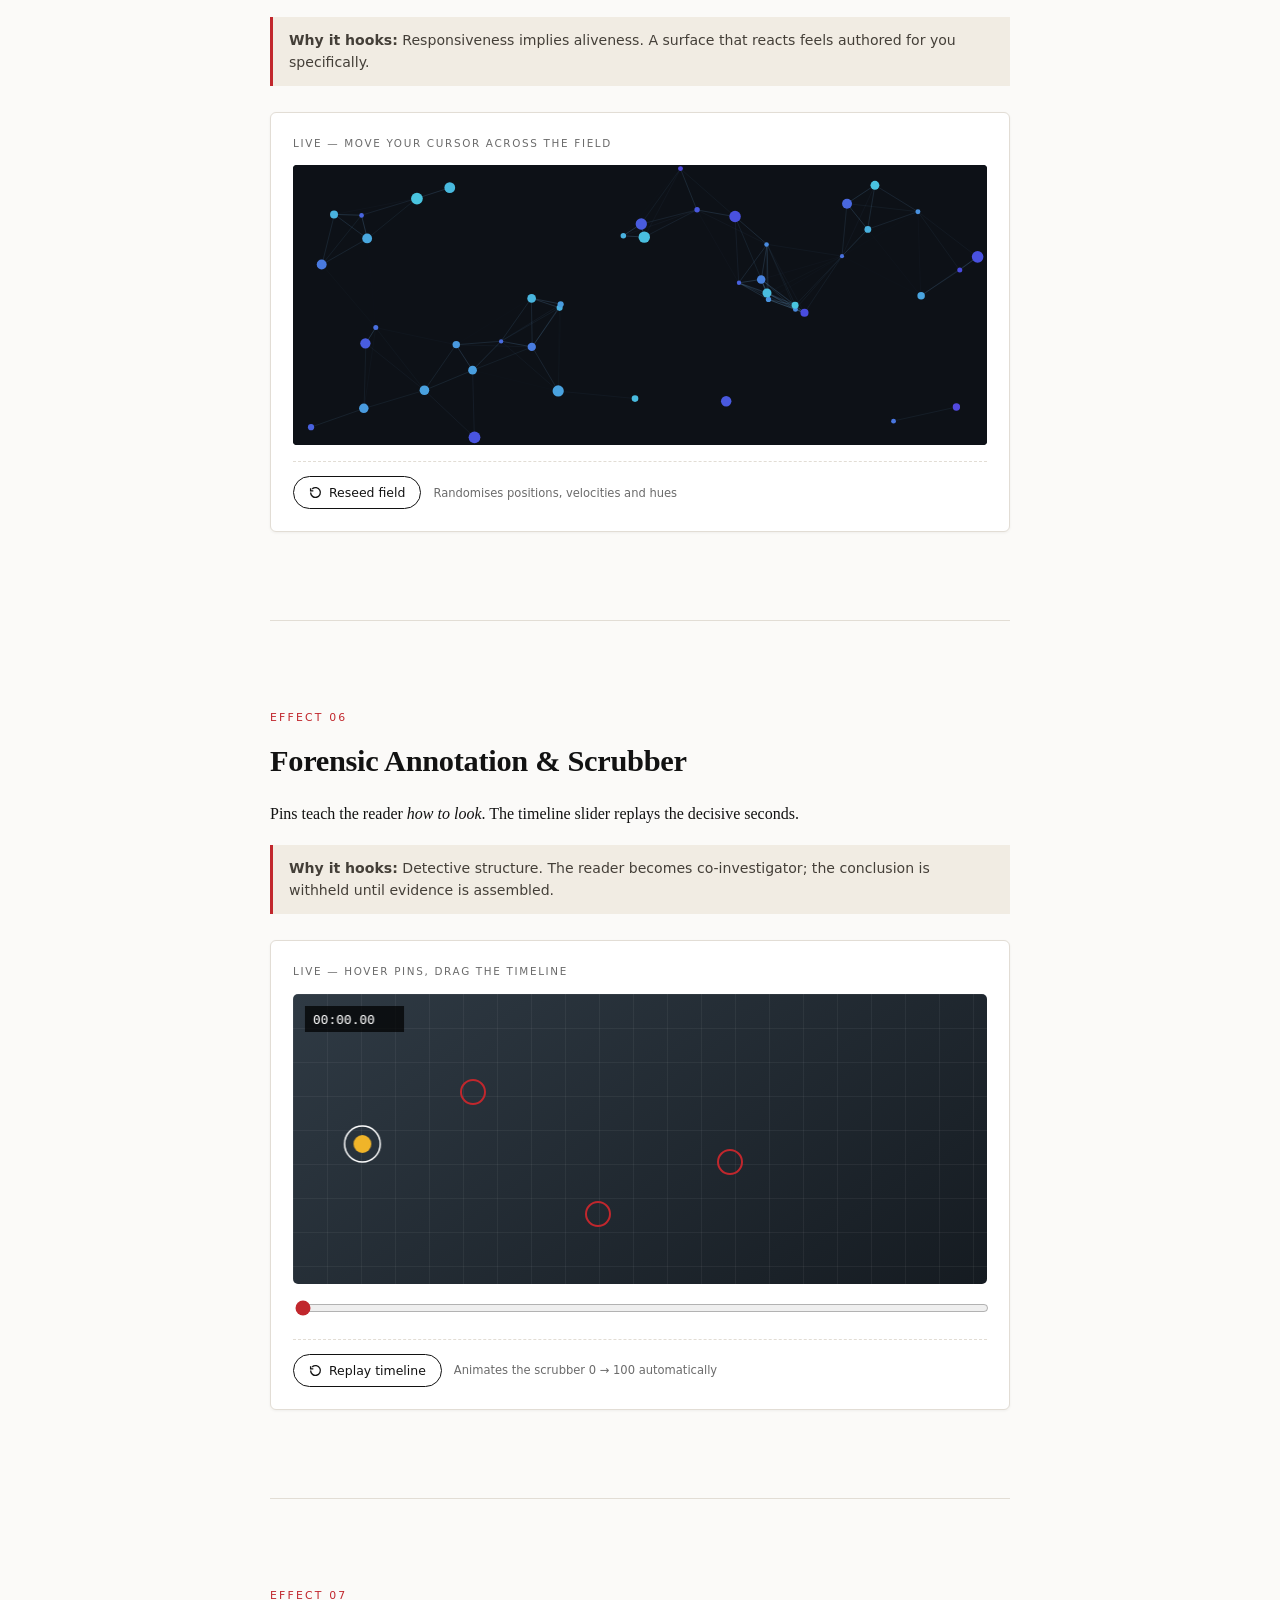
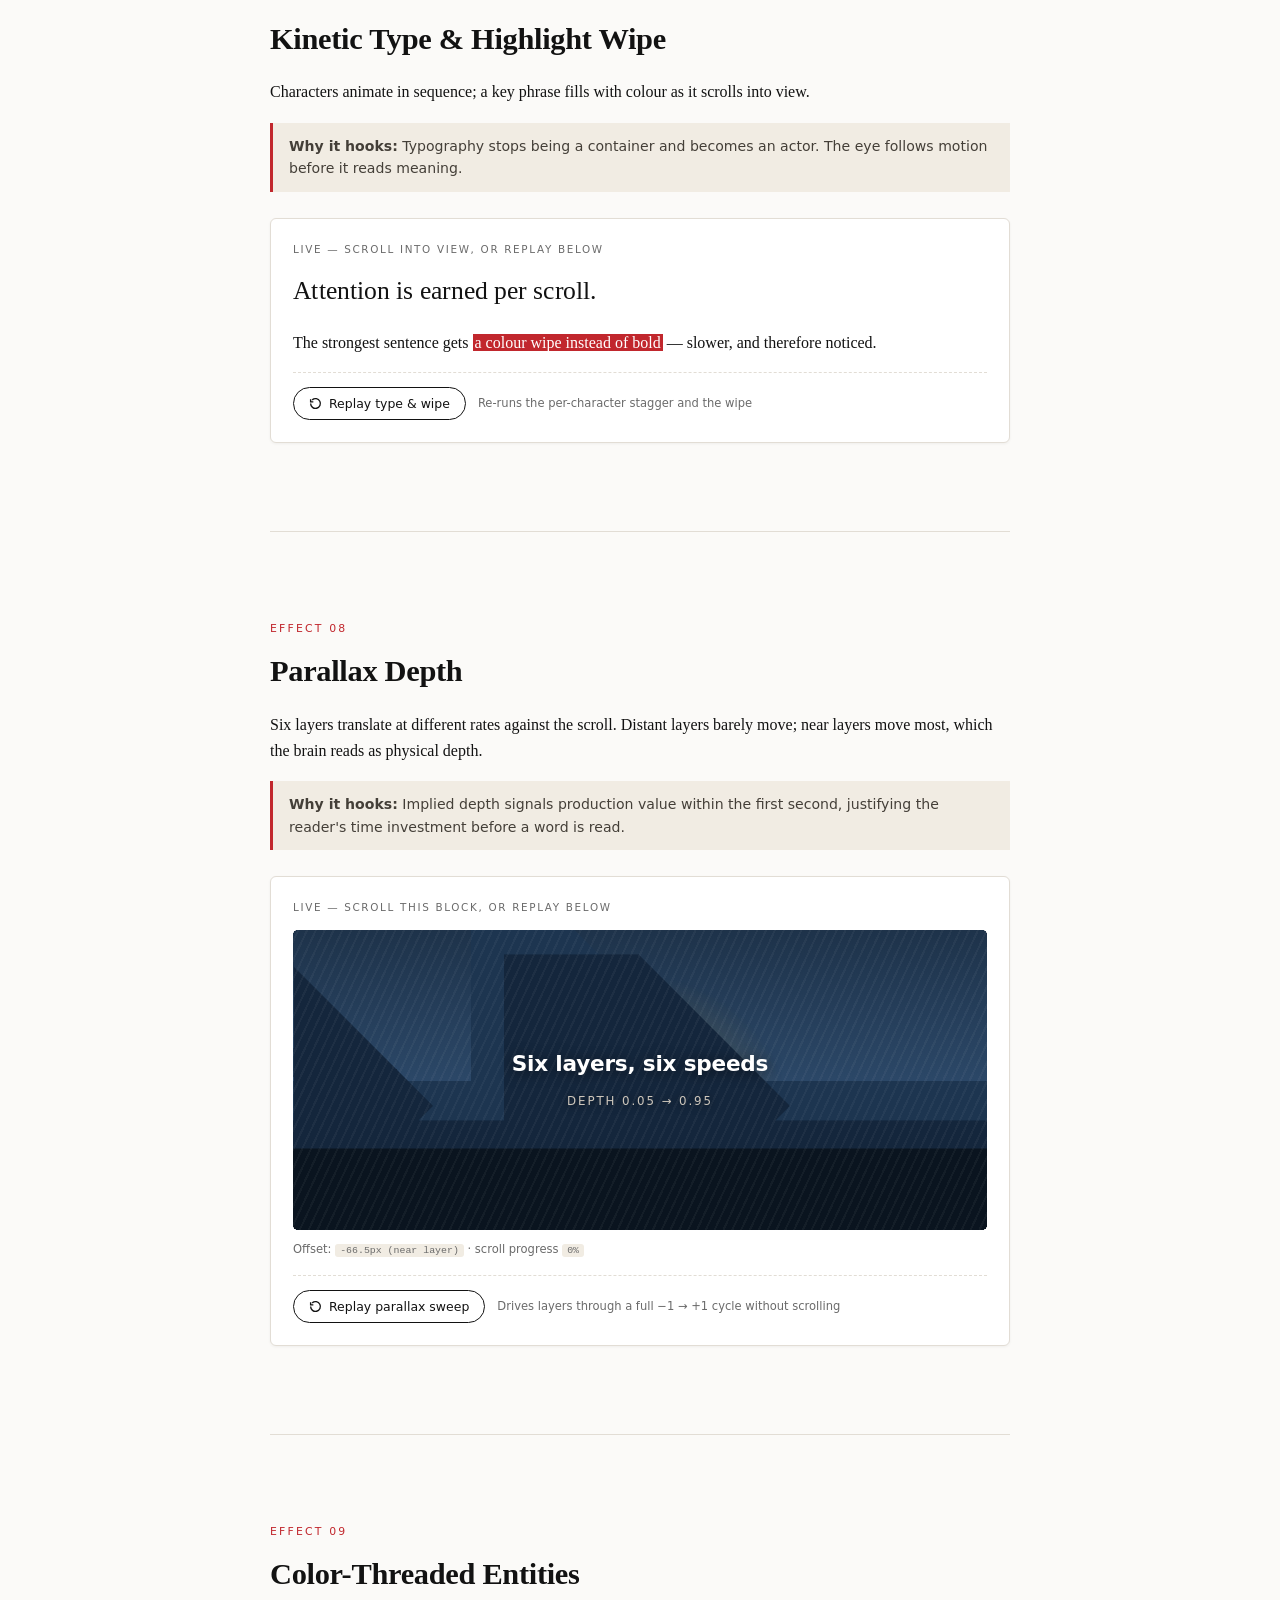
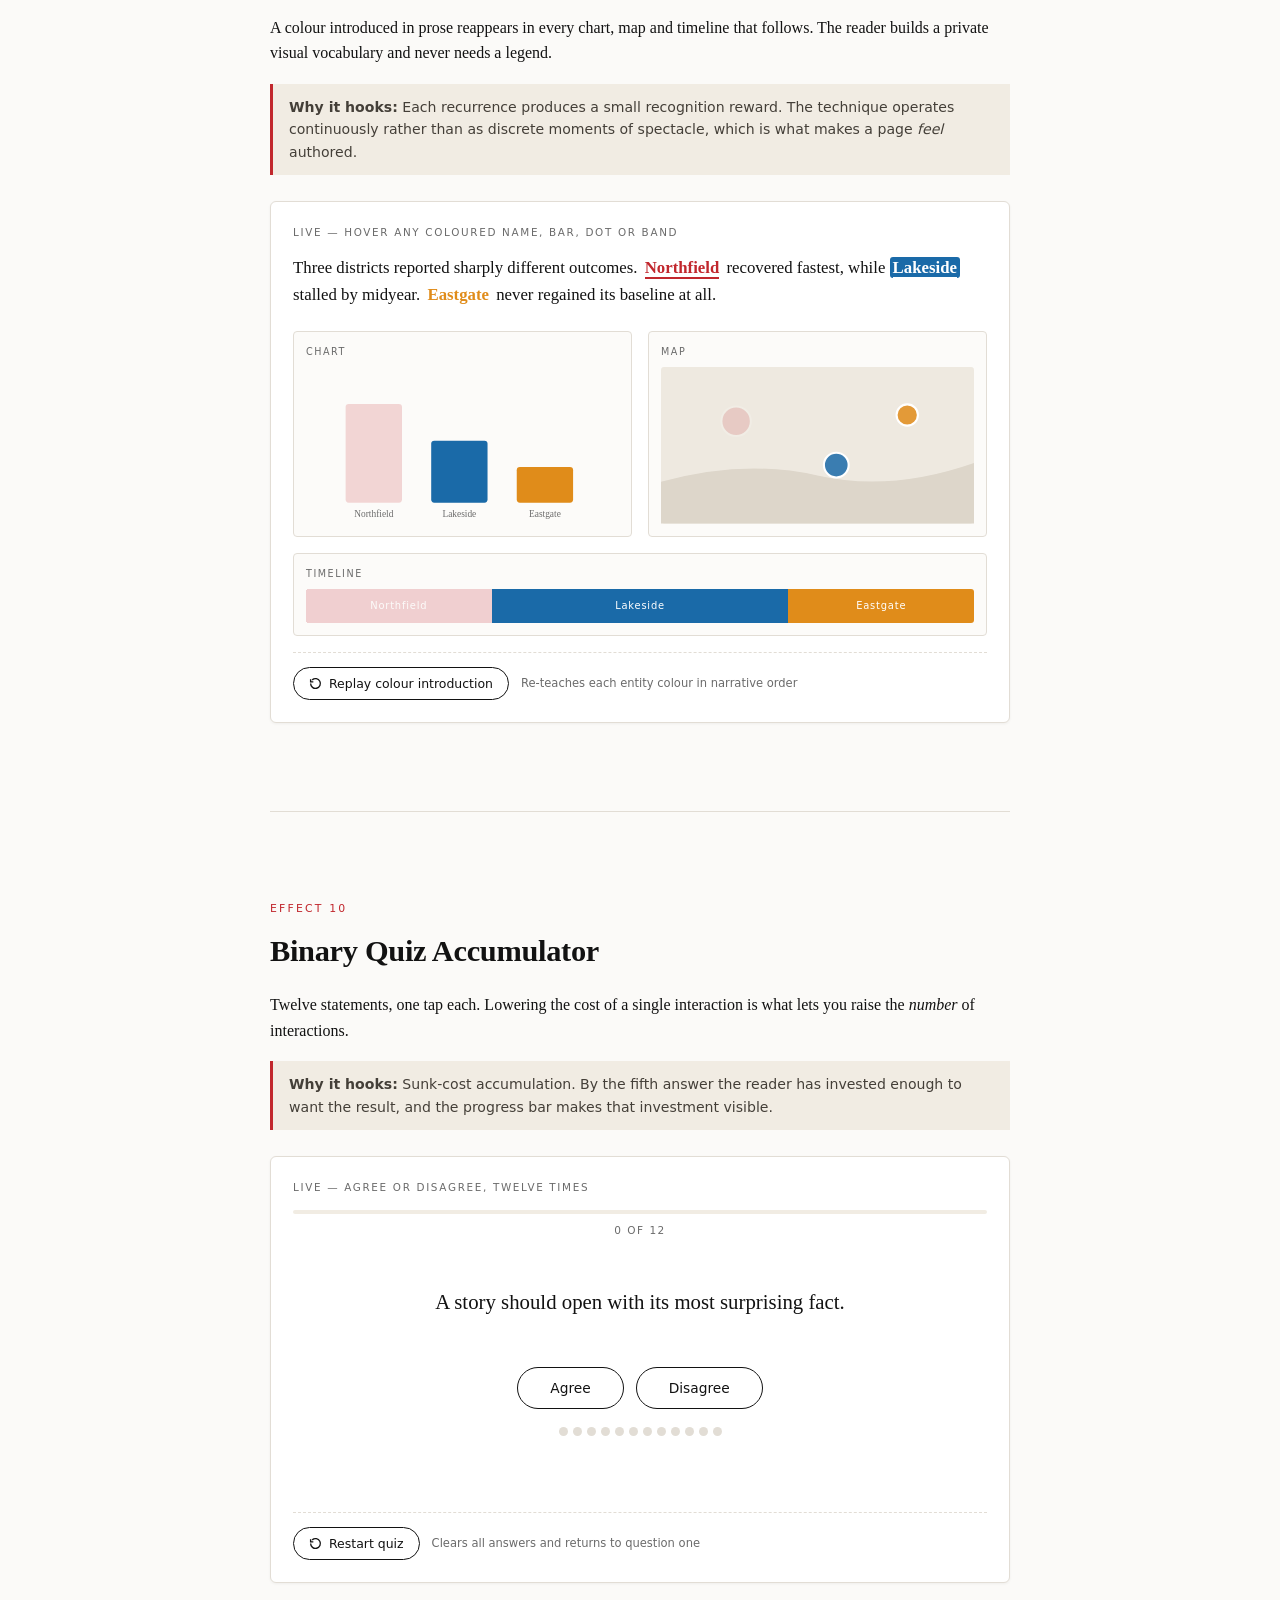
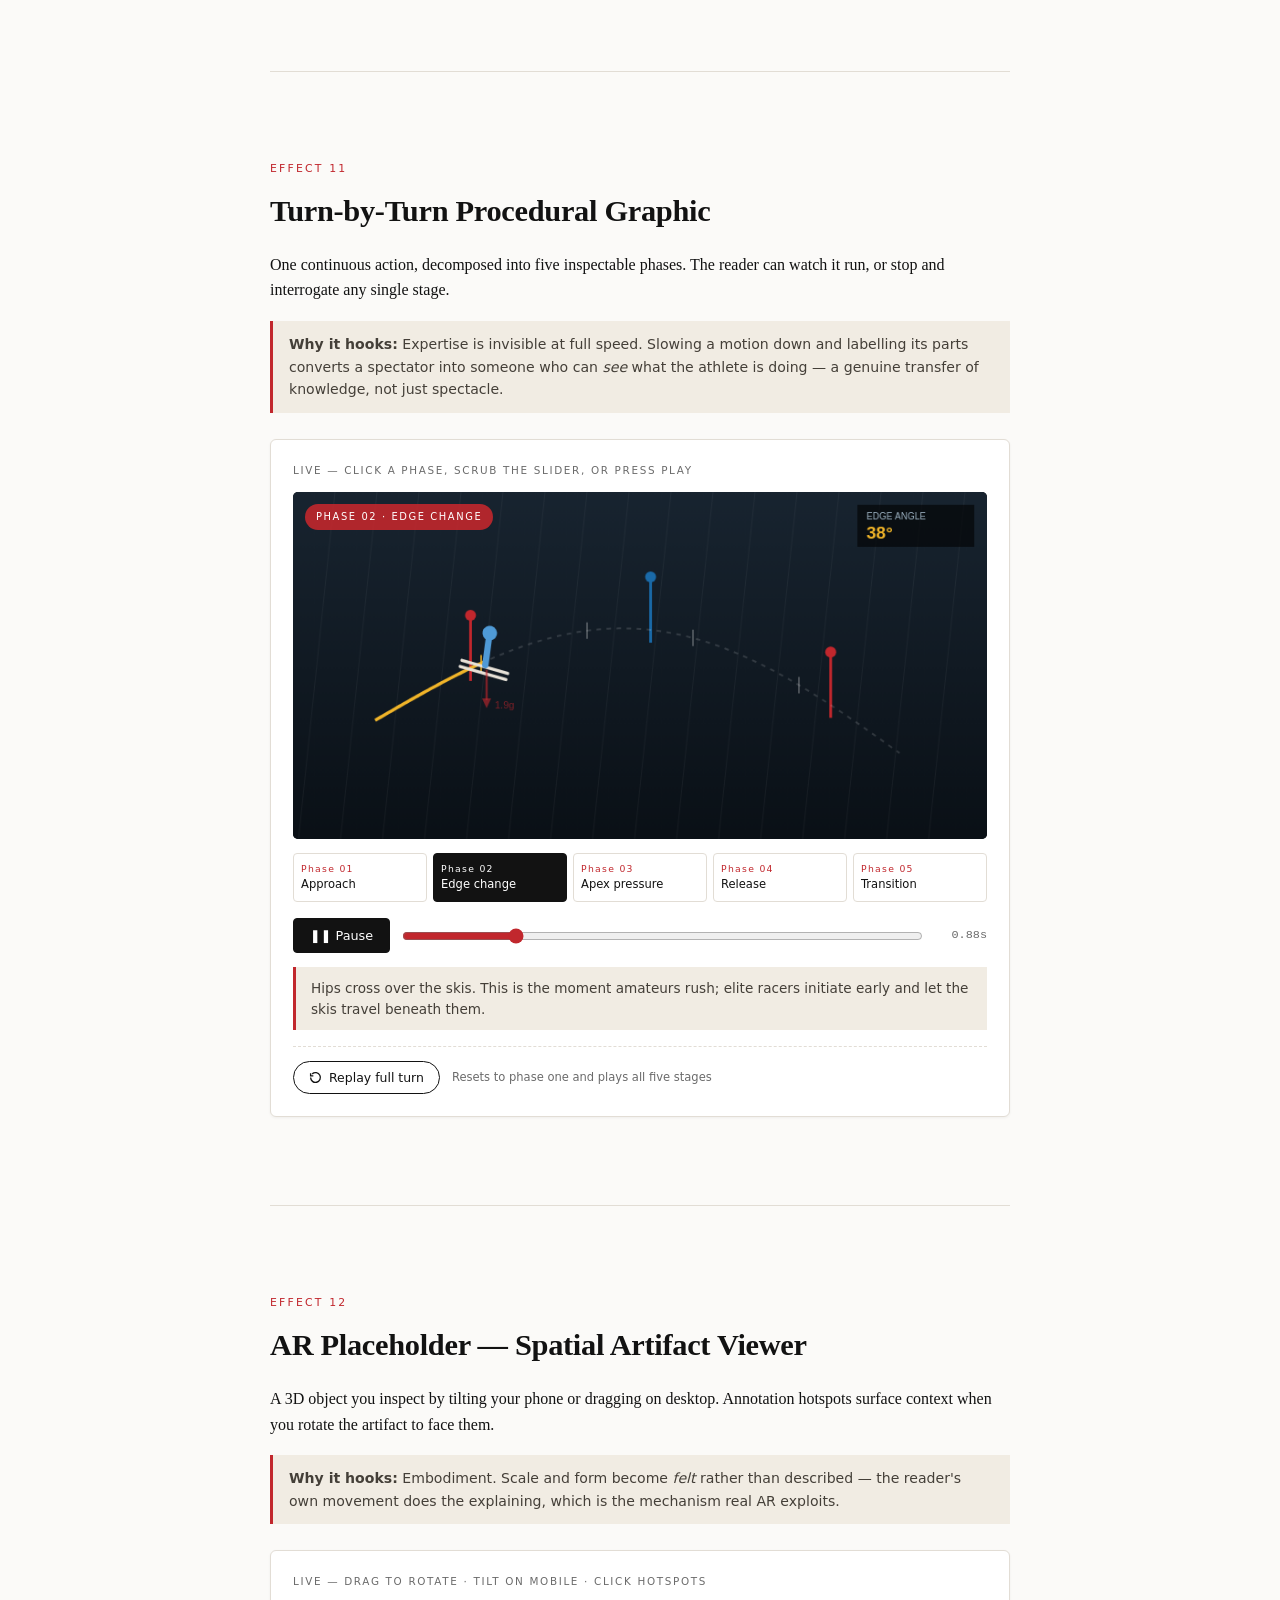
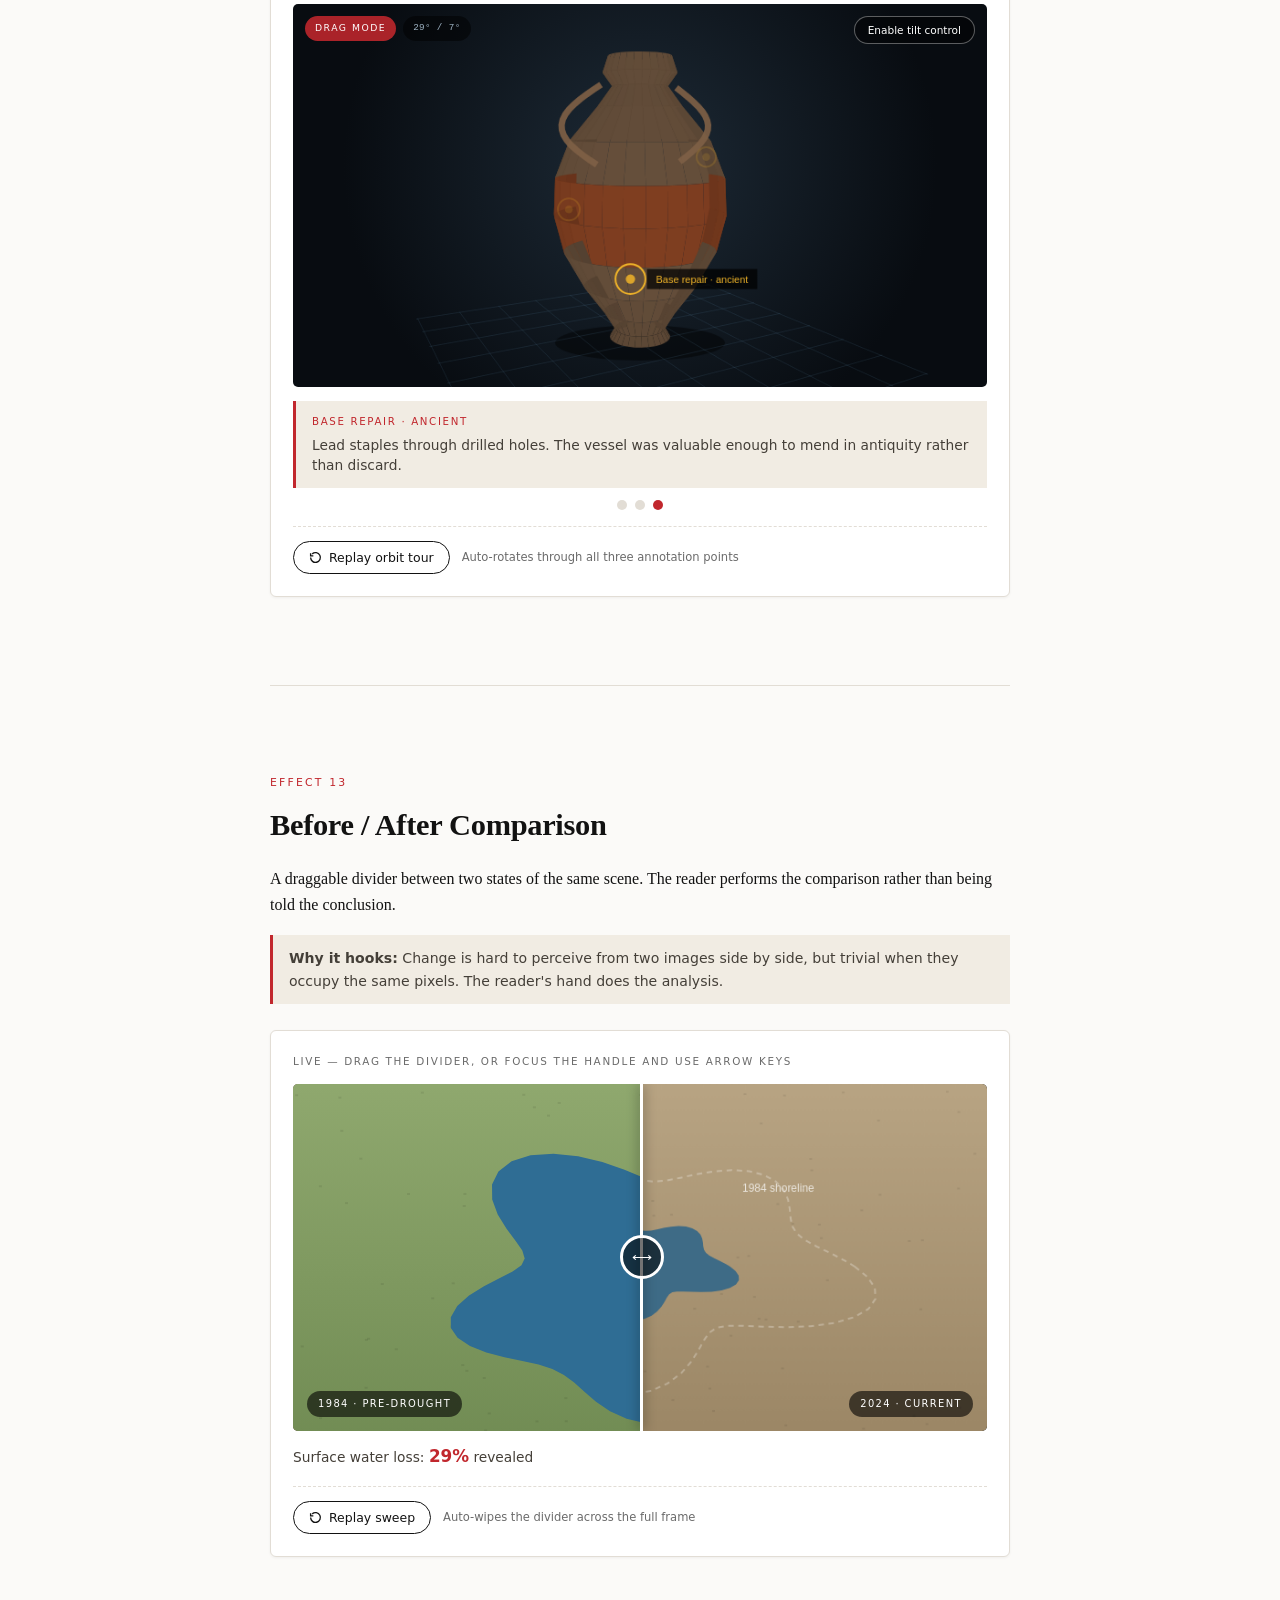
==== commit d0e75f6b: "Update citation metadata, license, and author information across project files" ====
--- a/docs/index.html
+++ b/docs/index.html
@@ -8,14 +8,14 @@
 
 <!-- 2. Meta description -->
 <meta name="description" content="Fifteen interactive storytelling effects used in premium online journalism, each with a live demo, a plain-language explanation, and a replay control.">
-<meta name="author" content="YOURNAME">
+<meta name="author" content="Ahmed Alkatheeri">
 <meta name="robots" content="index,follow">
 <meta name="theme-color" content="#fbfaf8">
-<link rel="canonical" href="https://YOURNAME.github.io/narrative-deck/">
+<link rel="canonical" href="https://aakatheeri.github.io/narrative-deck/">
 <meta property="og:type" content="website">
 <meta property="og:title" content="Fifteen Storytelling Effects — Interactive Demo">
 <meta property="og:description" content="A dependency-free interactive guide to narrative structure and fifteen storytelling effects for premium web presentations.">
-<meta property="og:url" content="https://YOURNAME.github.io/narrative-deck/">
+<meta property="og:url" content="https://aakatheeri.github.io/narrative-deck/">
 <meta name="twitter:card" content="summary">
 <meta name="twitter:title" content="Fifteen Storytelling Effects — Interactive Demo">
 <meta name="twitter:description" content="A dependency-free interactive guide to narrative structure and fifteen storytelling effects for premium web presentations.">
@@ -25,12 +25,12 @@
   "@type": "SoftwareSourceCode",
   "name": "Narrative Deck",
   "description": "A dependency-free interactive guide to narrative structure and fifteen storytelling effects for premium web presentations.",
-  "codeRepository": "https://github.com/YOURNAME/narrative-deck",
+  "codeRepository": "https://github.com/aakatheeri/narrative-deck",
   "programmingLanguage": ["HTML", "CSS", "JavaScript"],
   "license": "https://opensource.org/license/mit",
   "author": {
     "@type": "Person",
-    "name": "YOURNAME"
+    "name": "Ahmed Alkatheeri"
   }
 }
 </script>
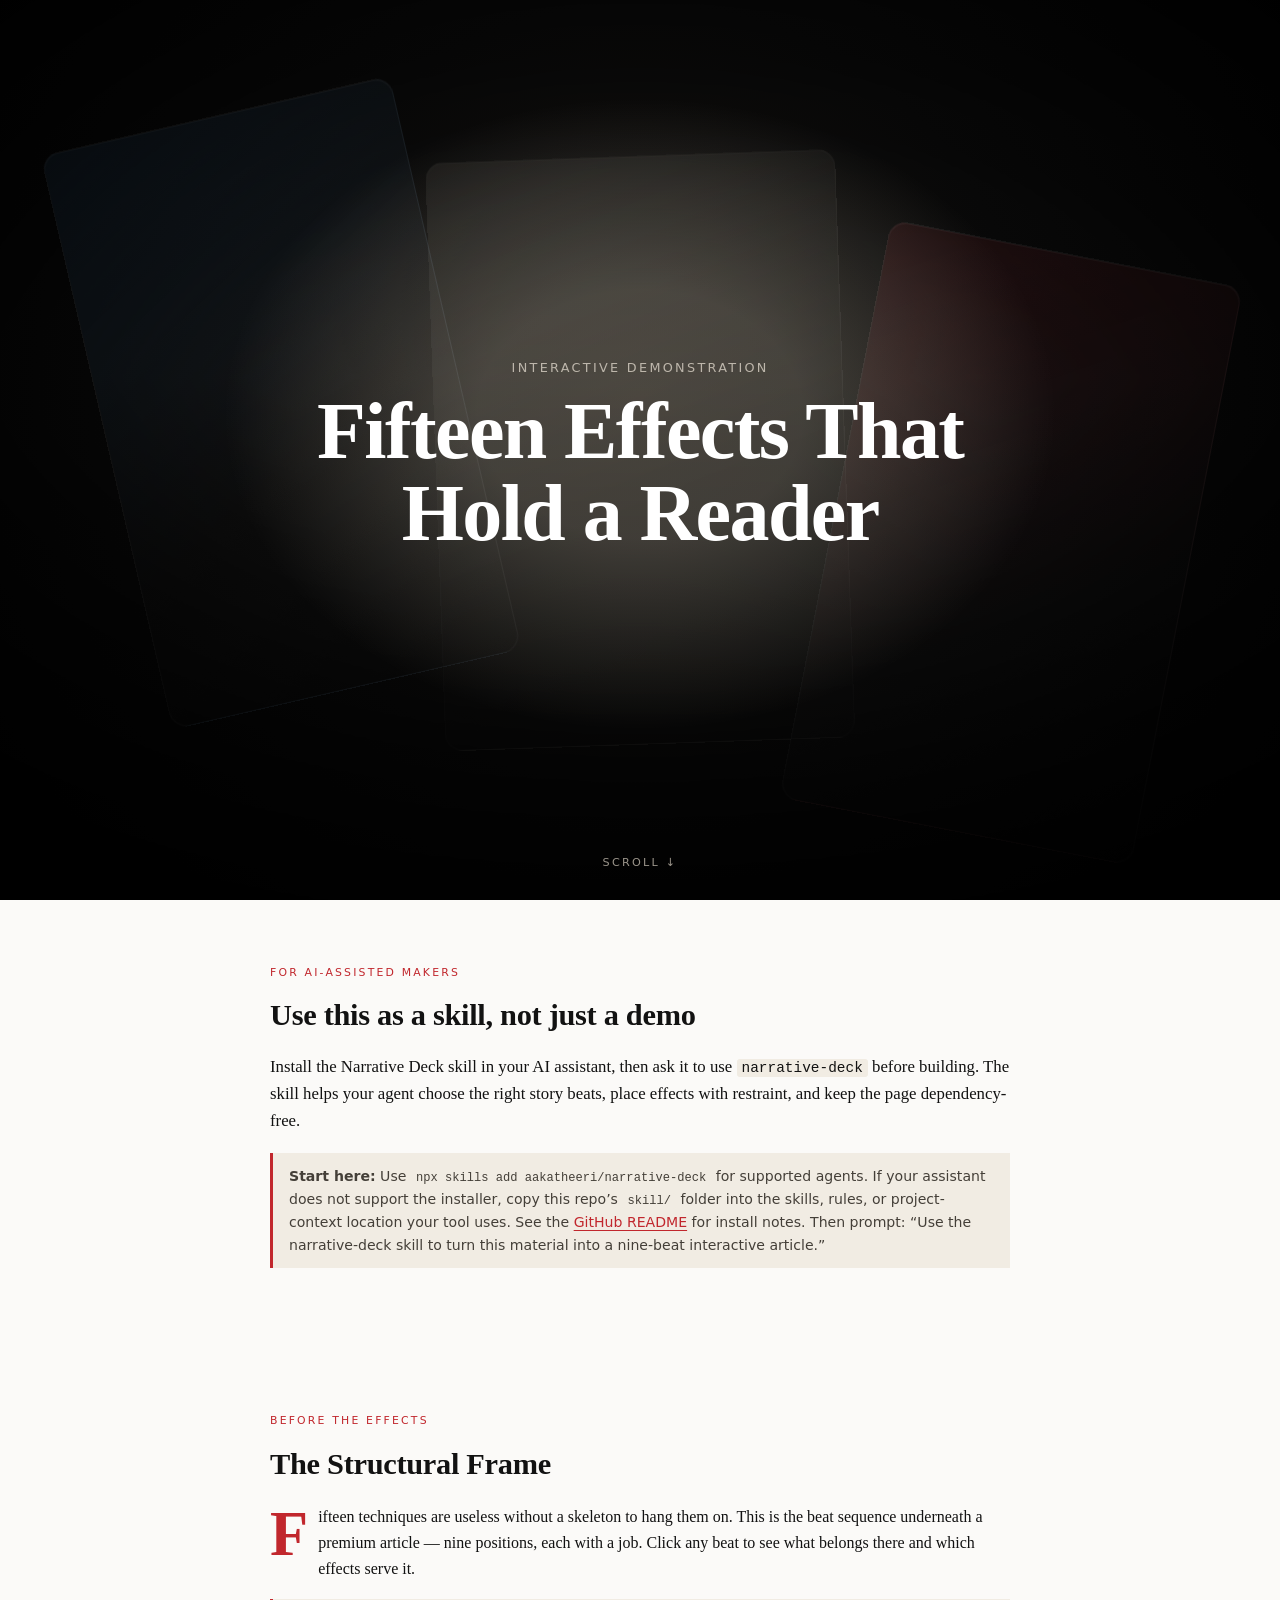
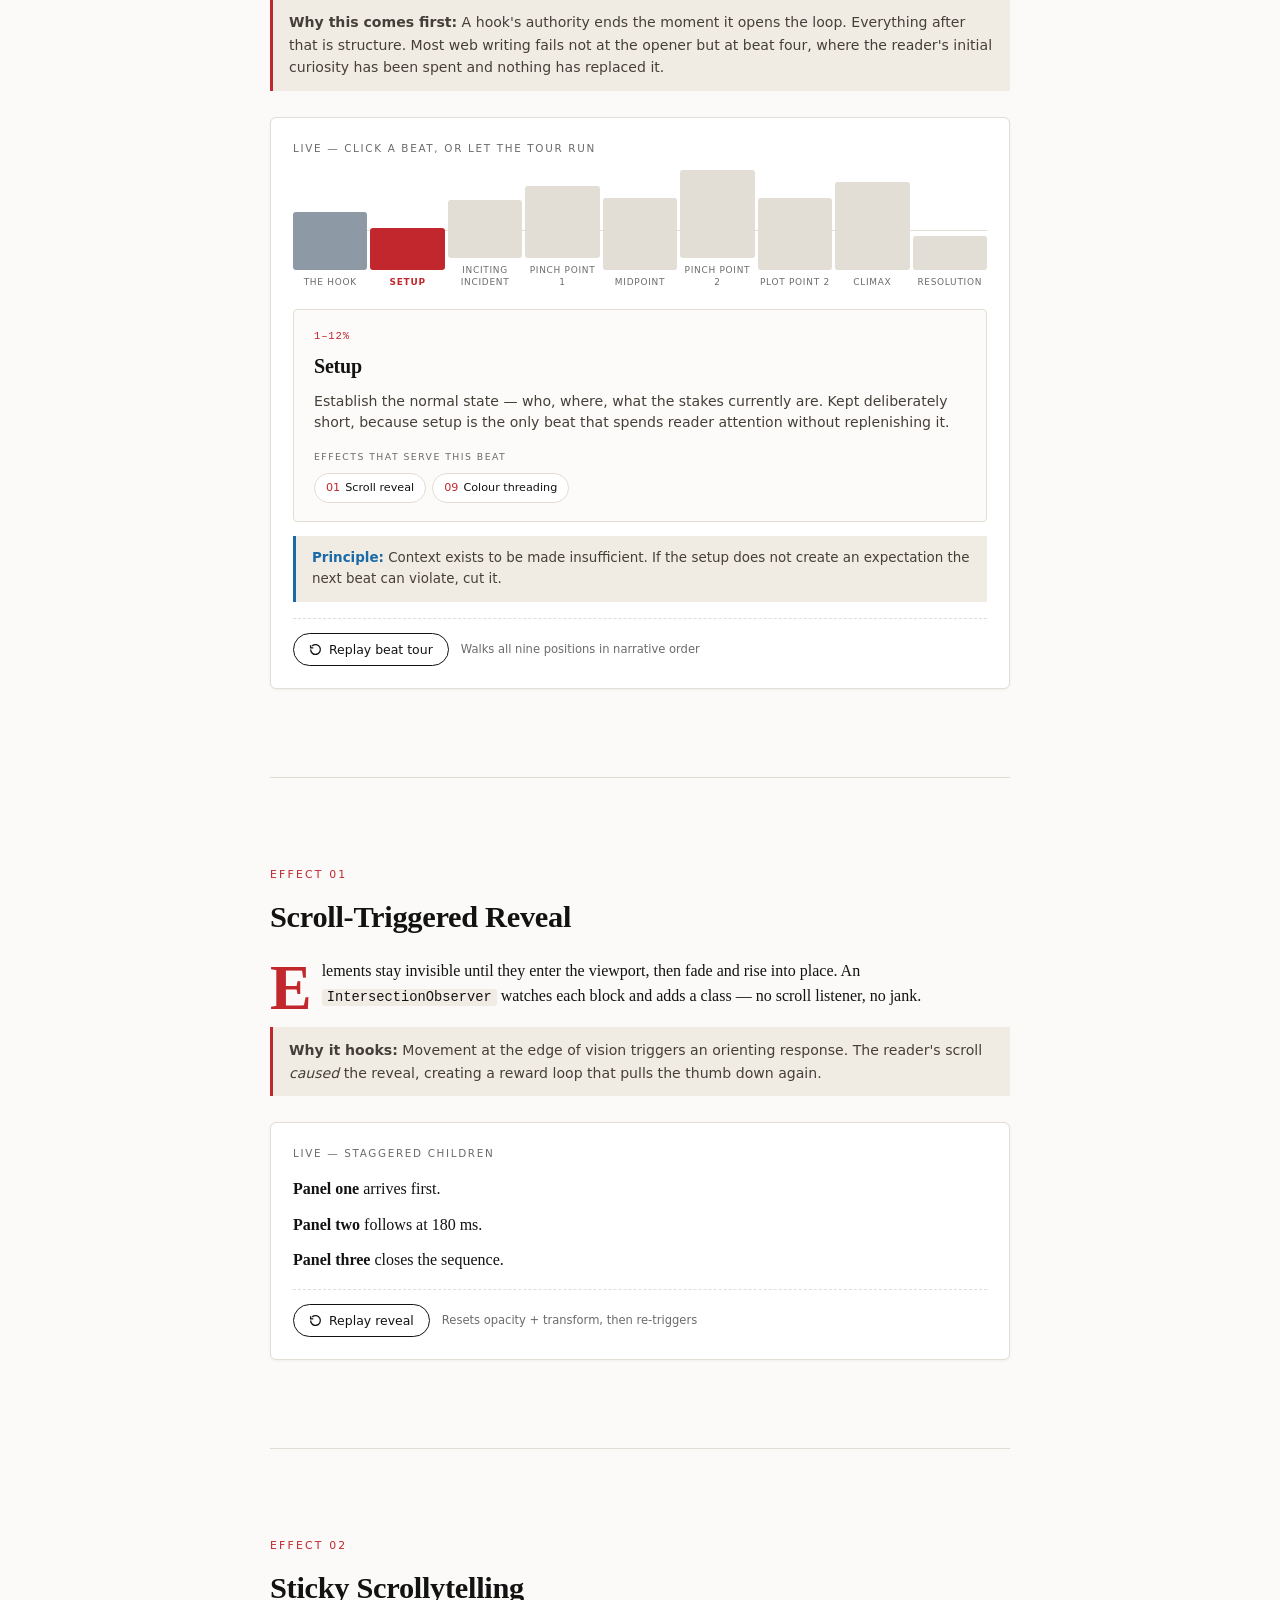
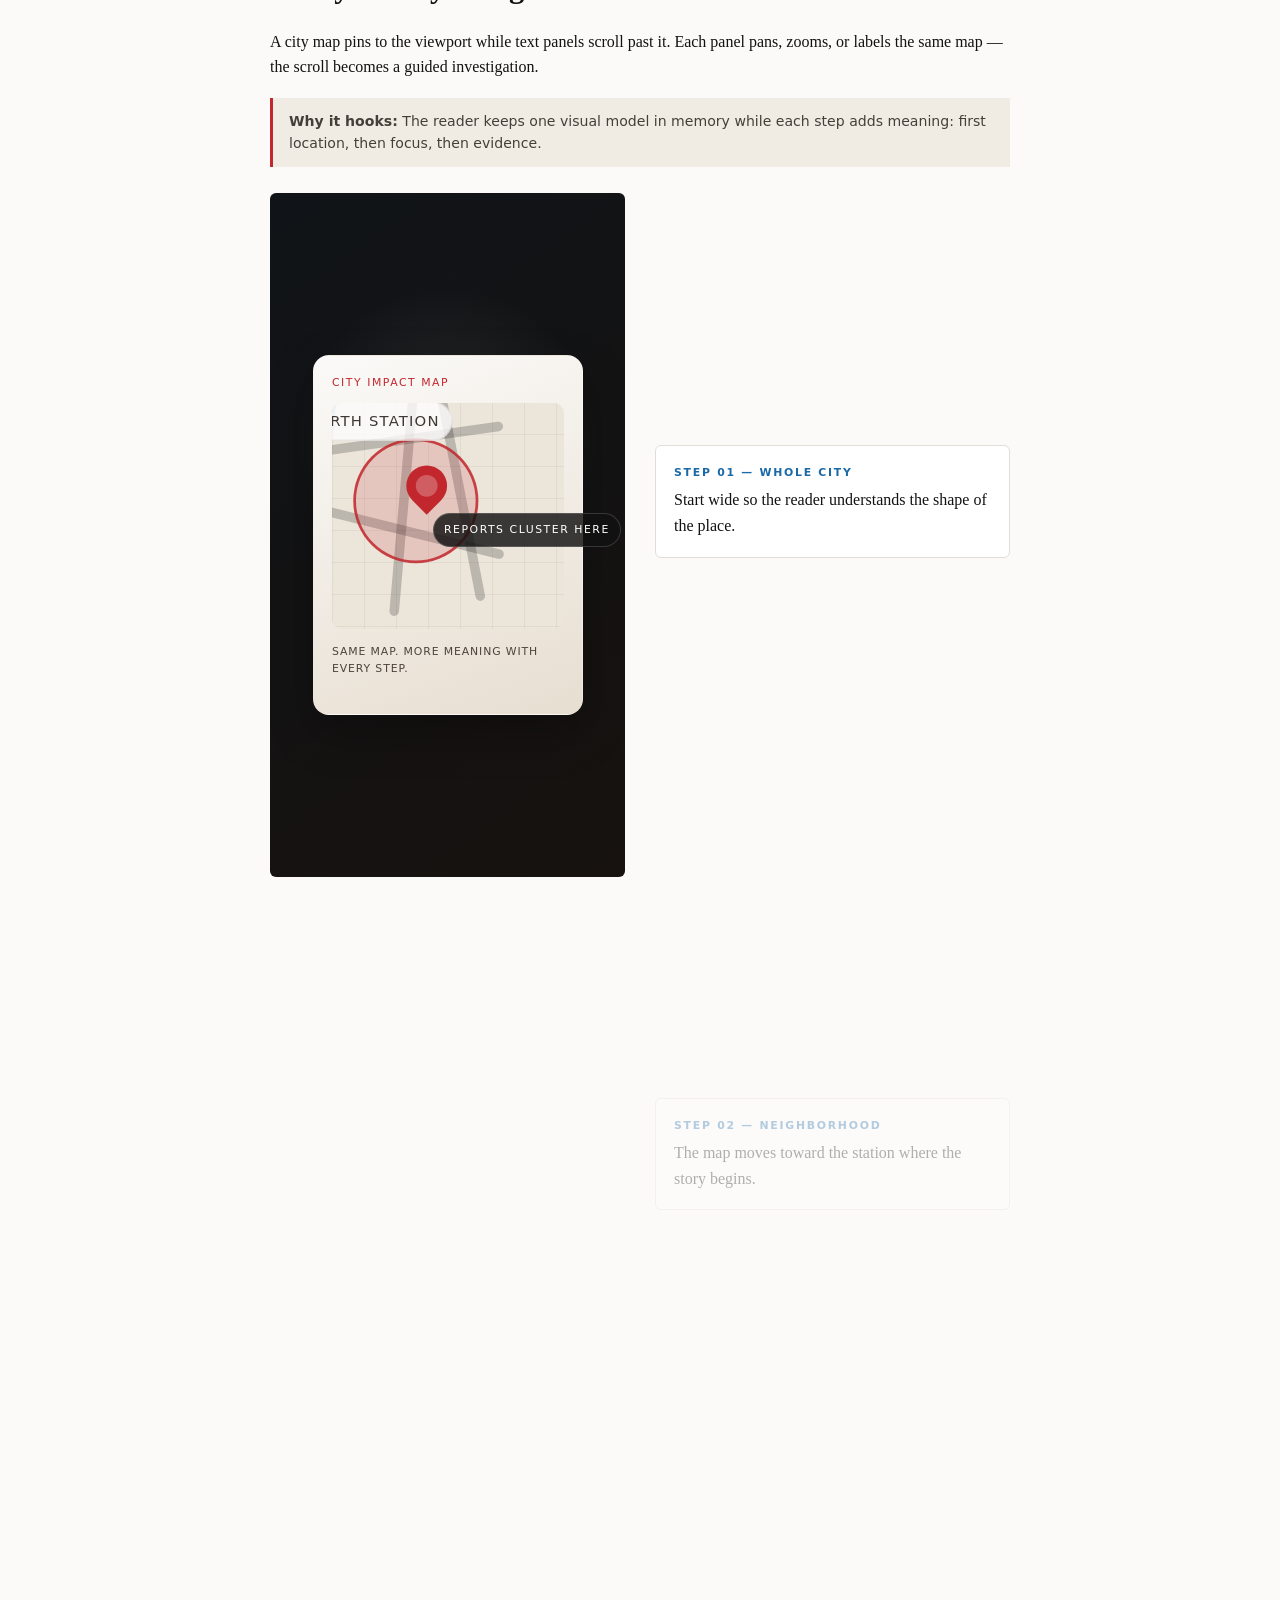
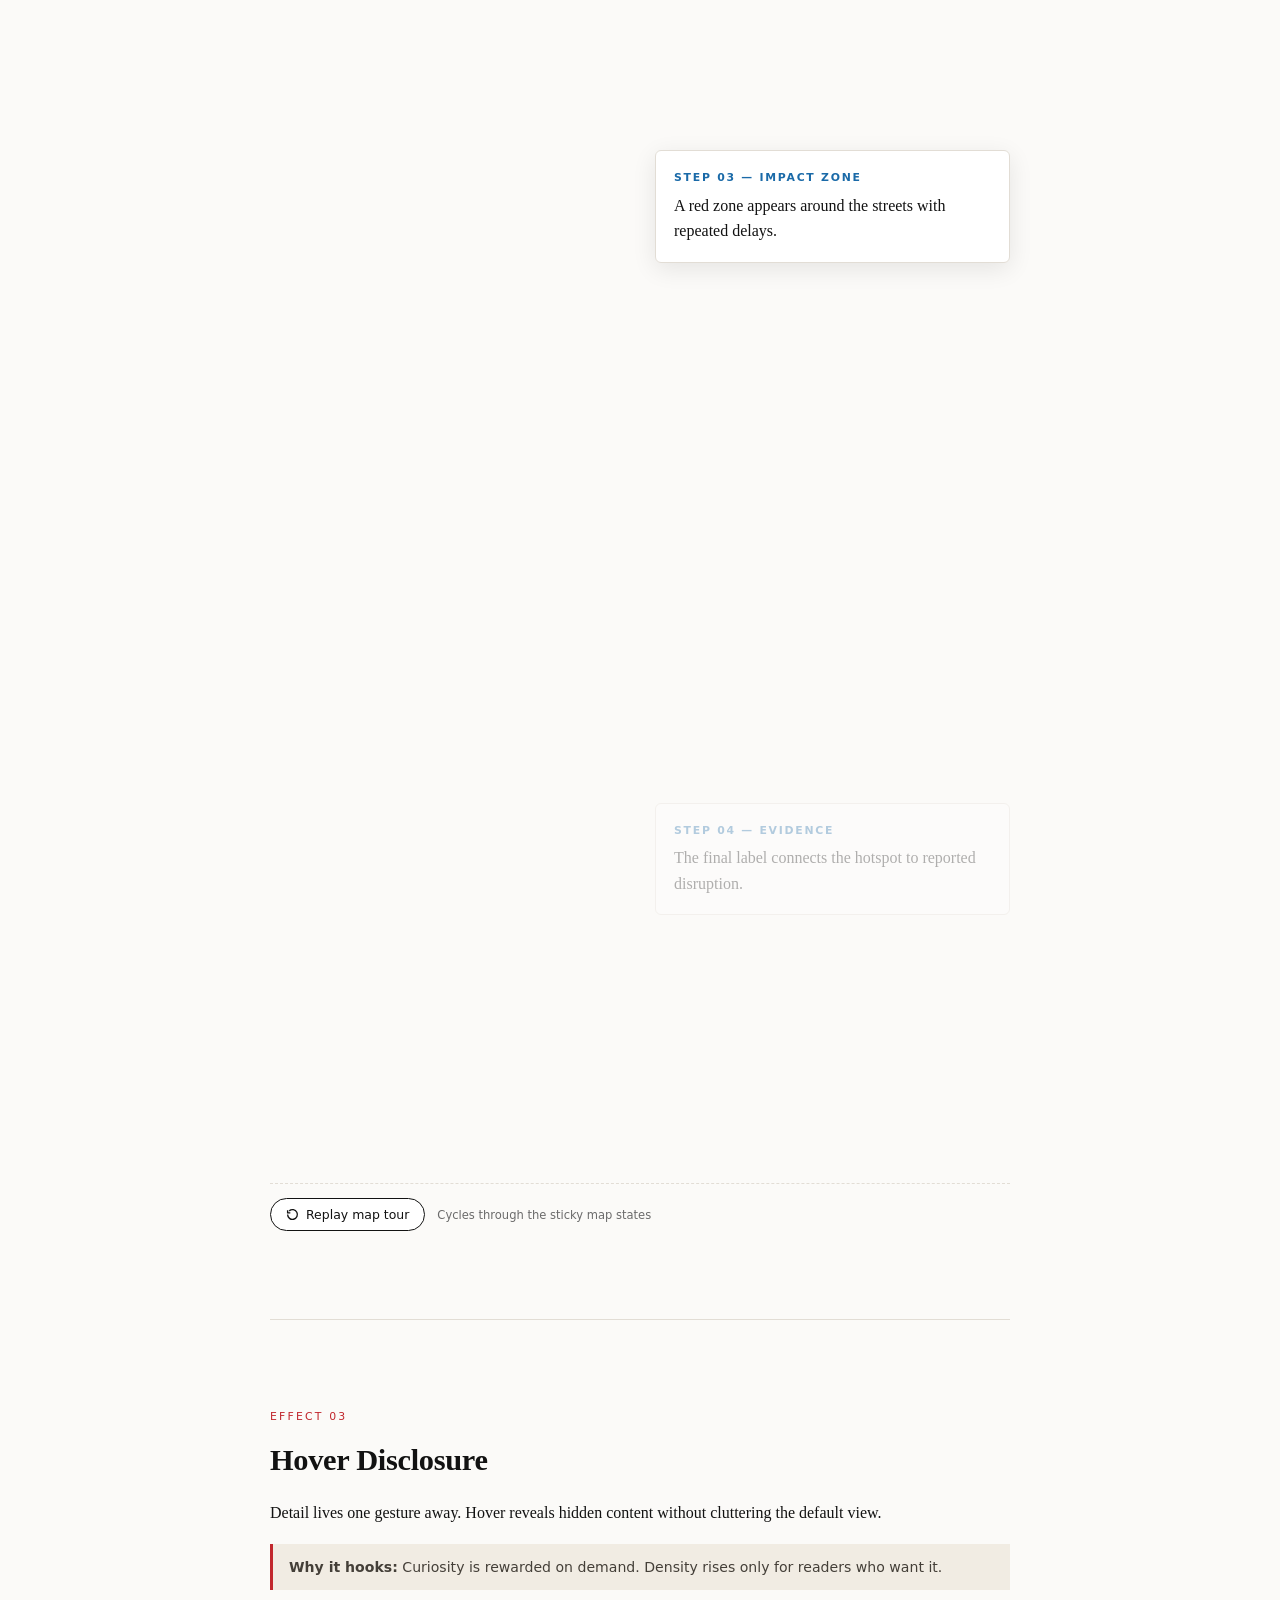
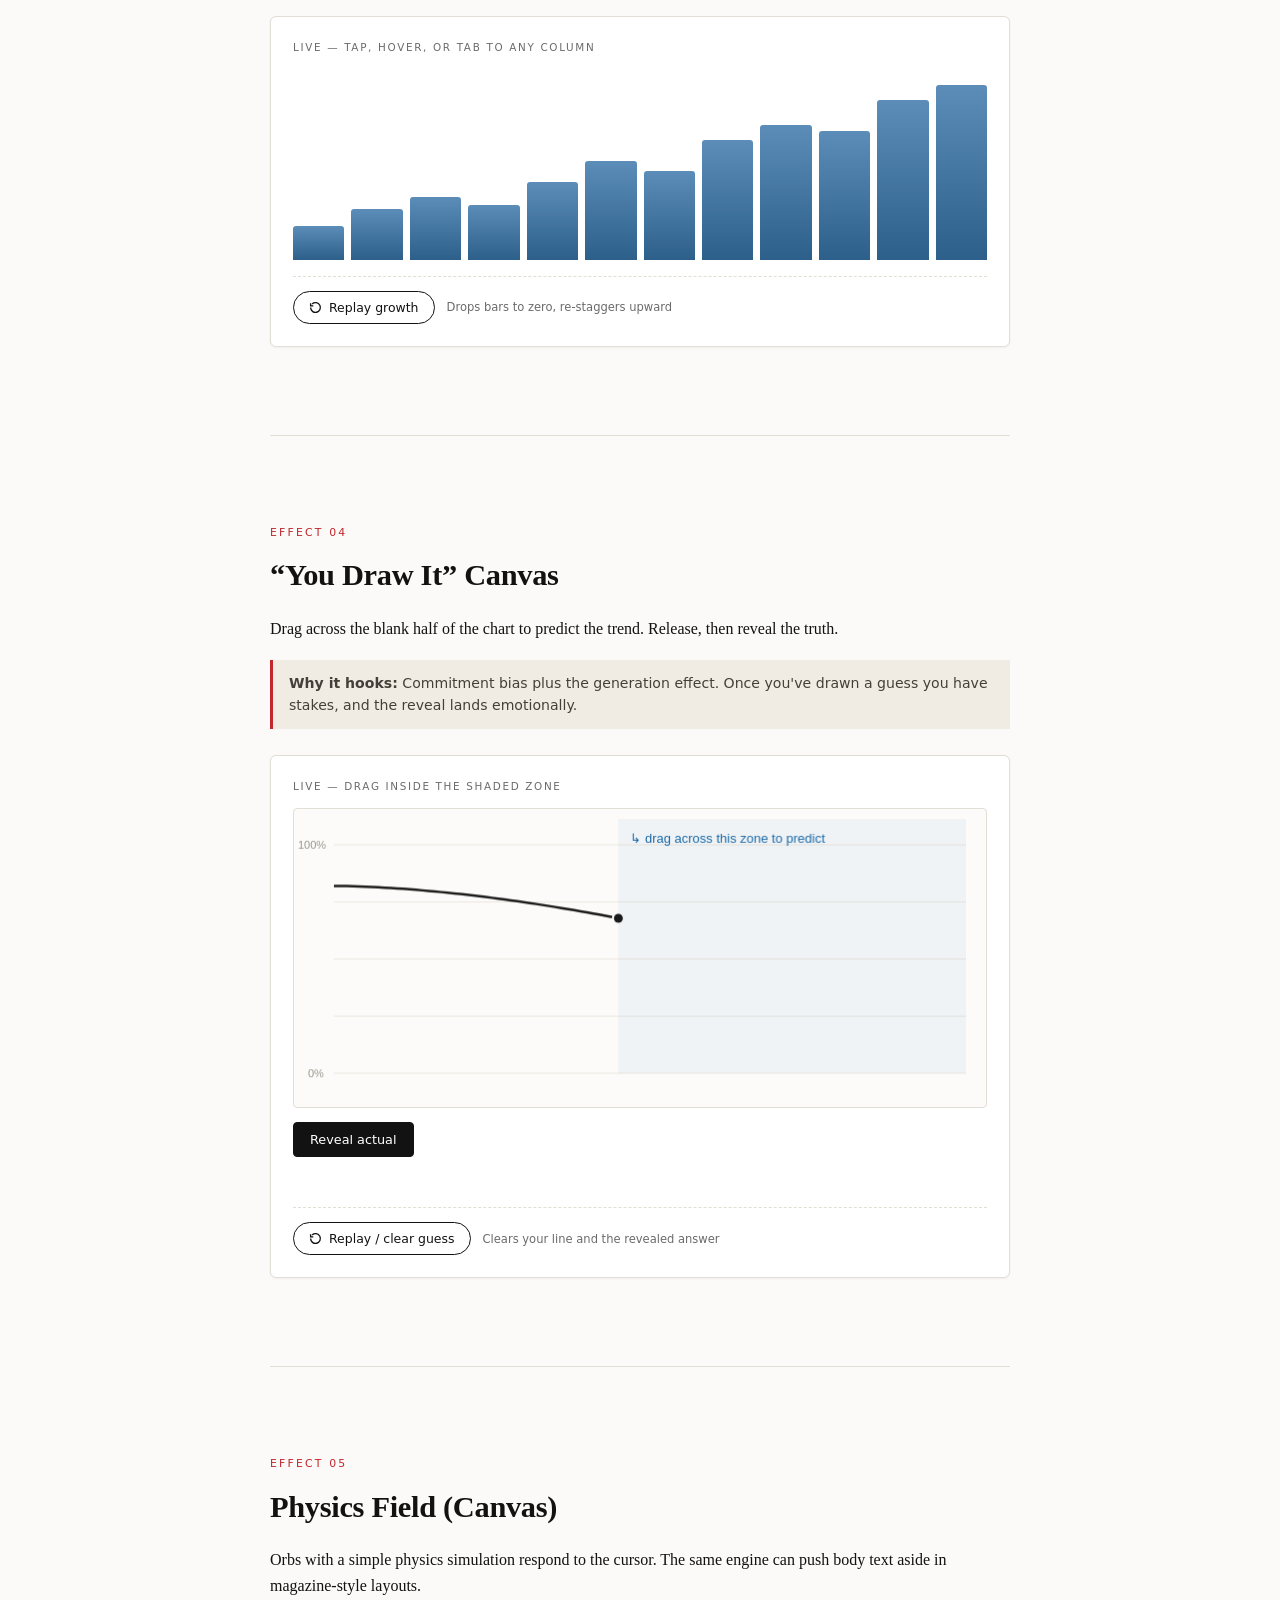
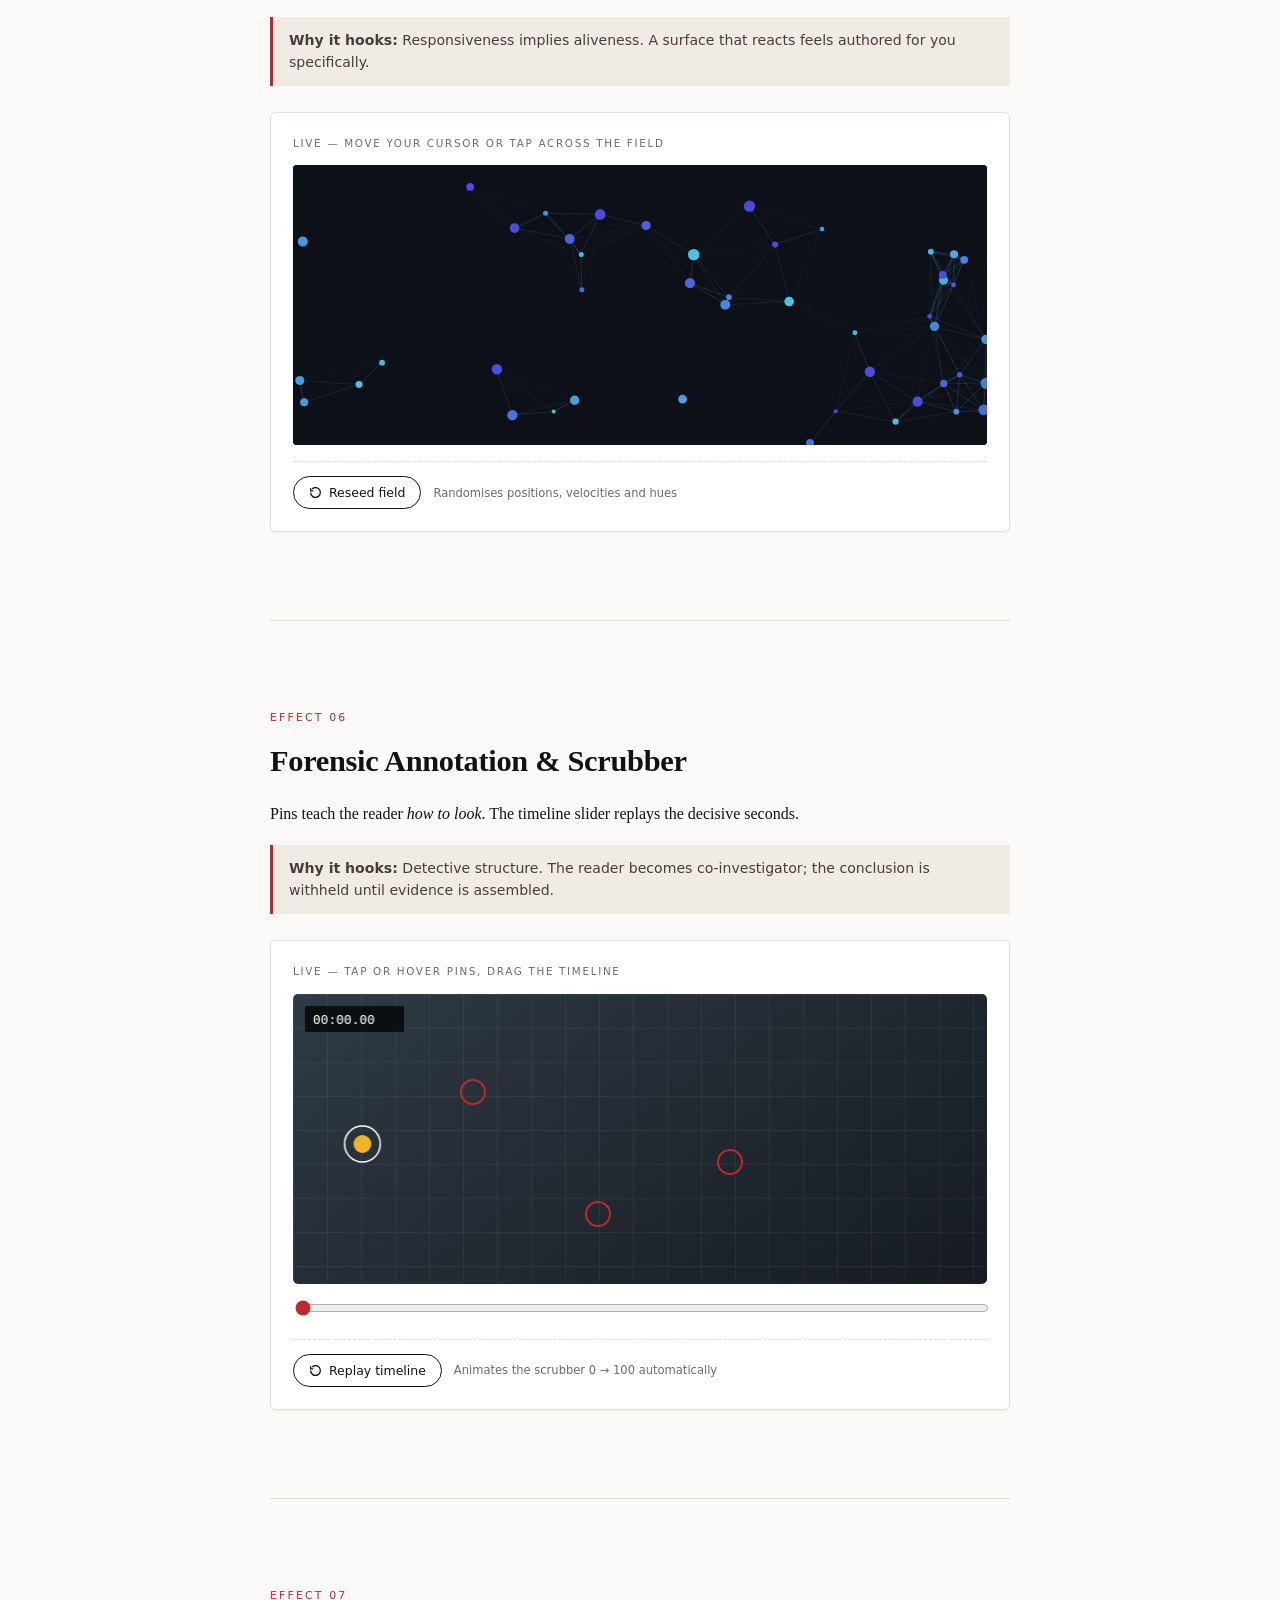
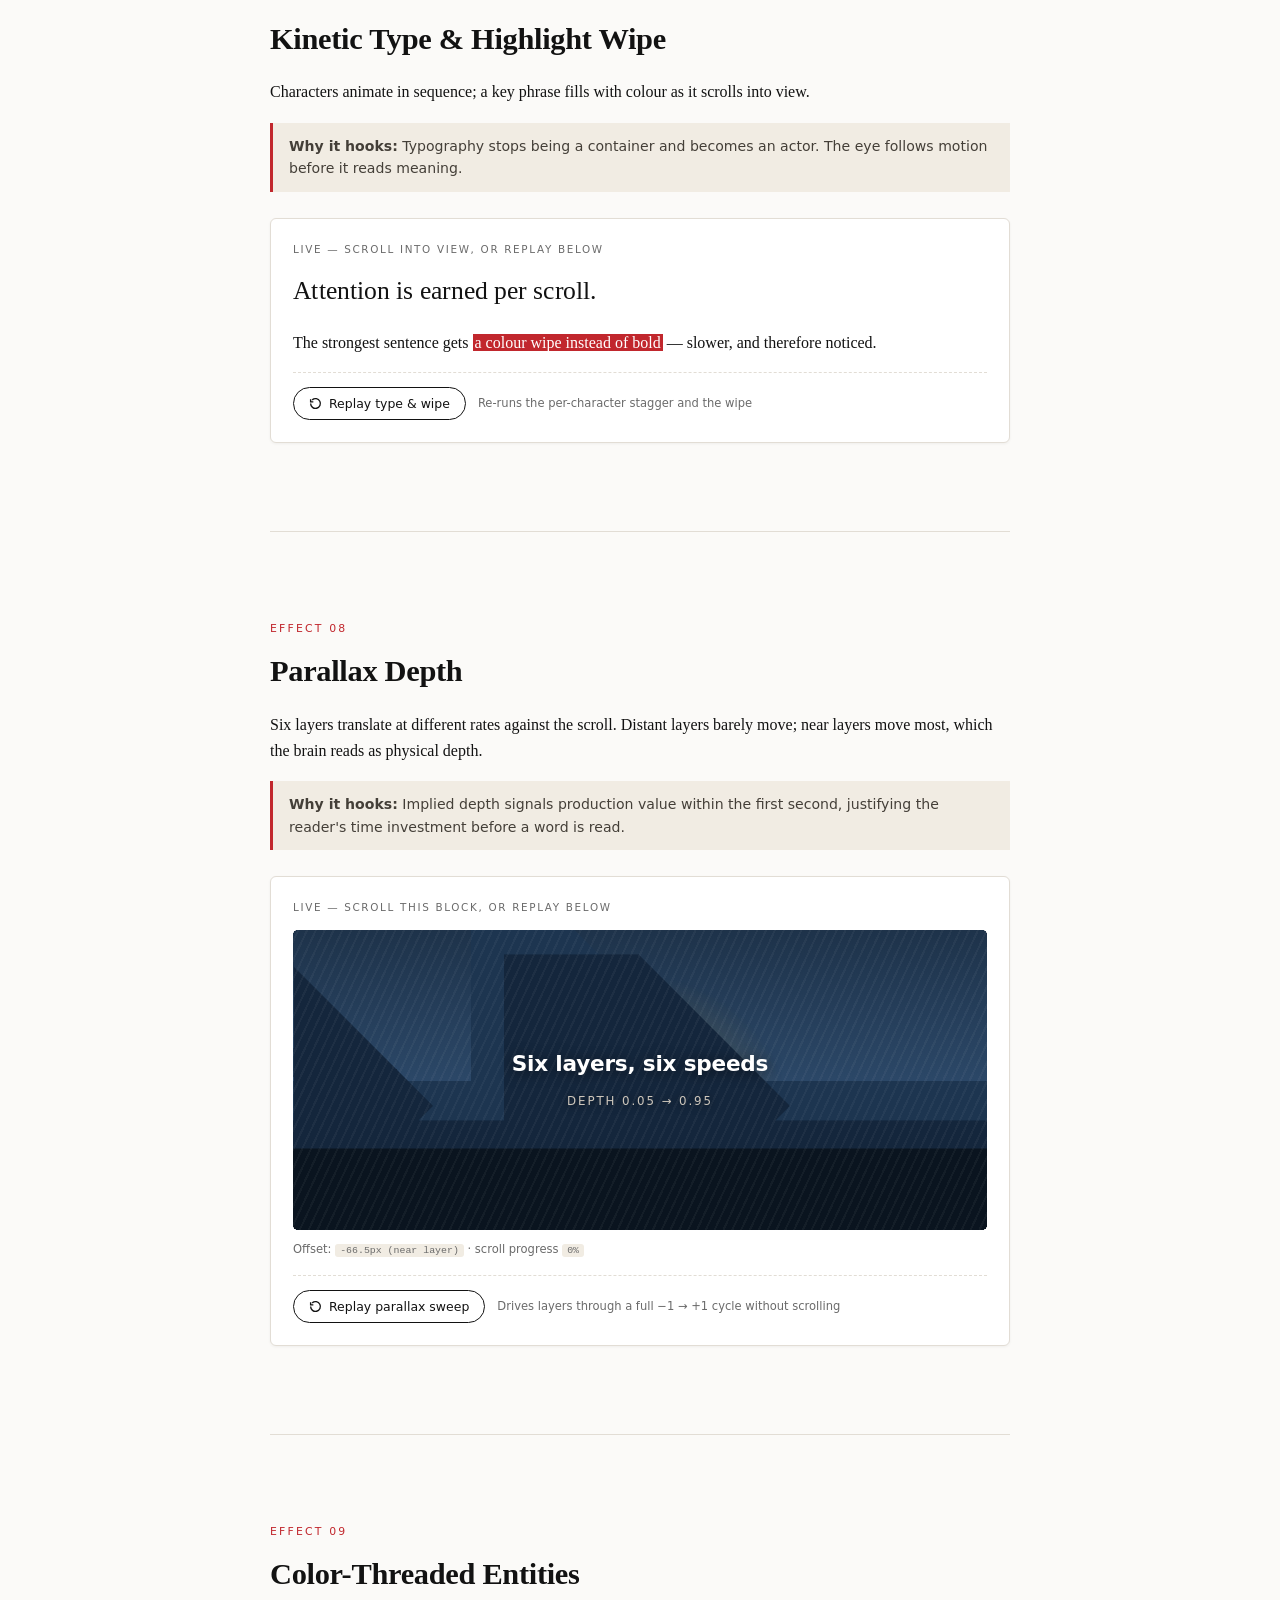
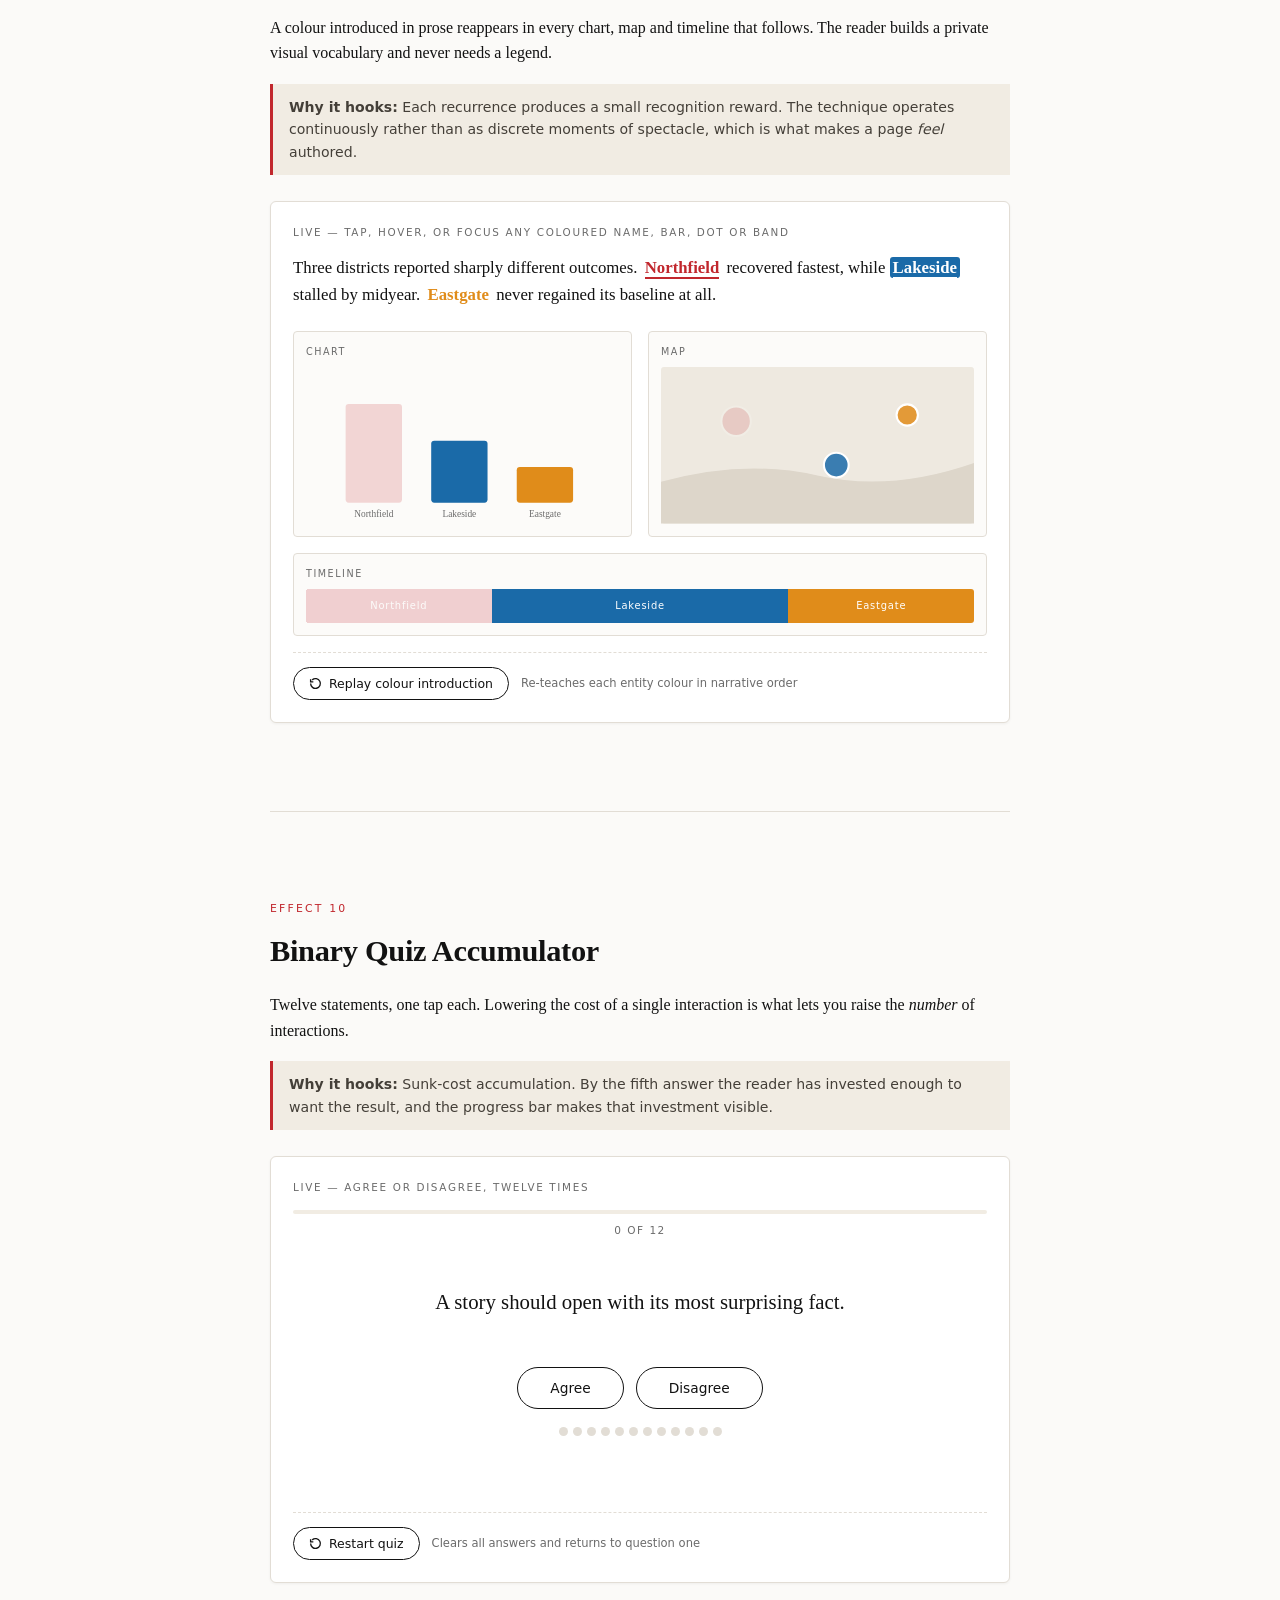
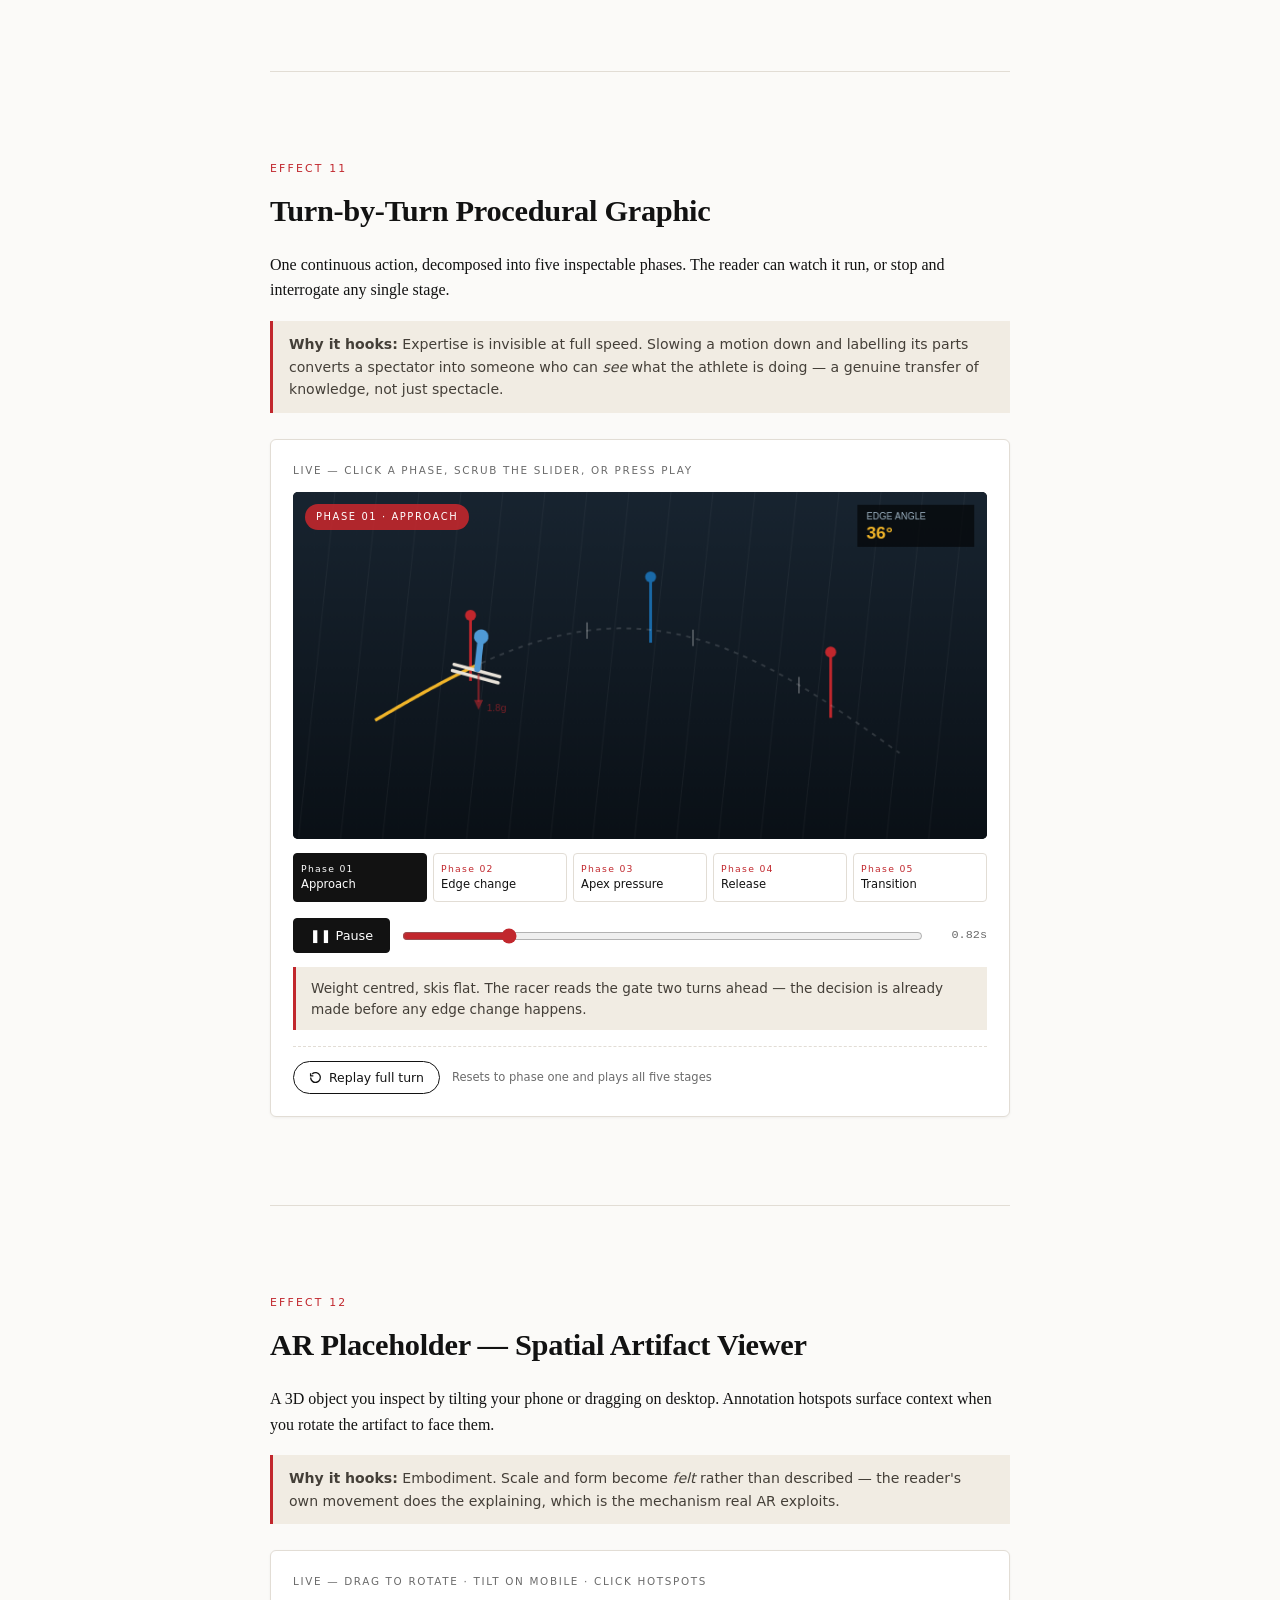
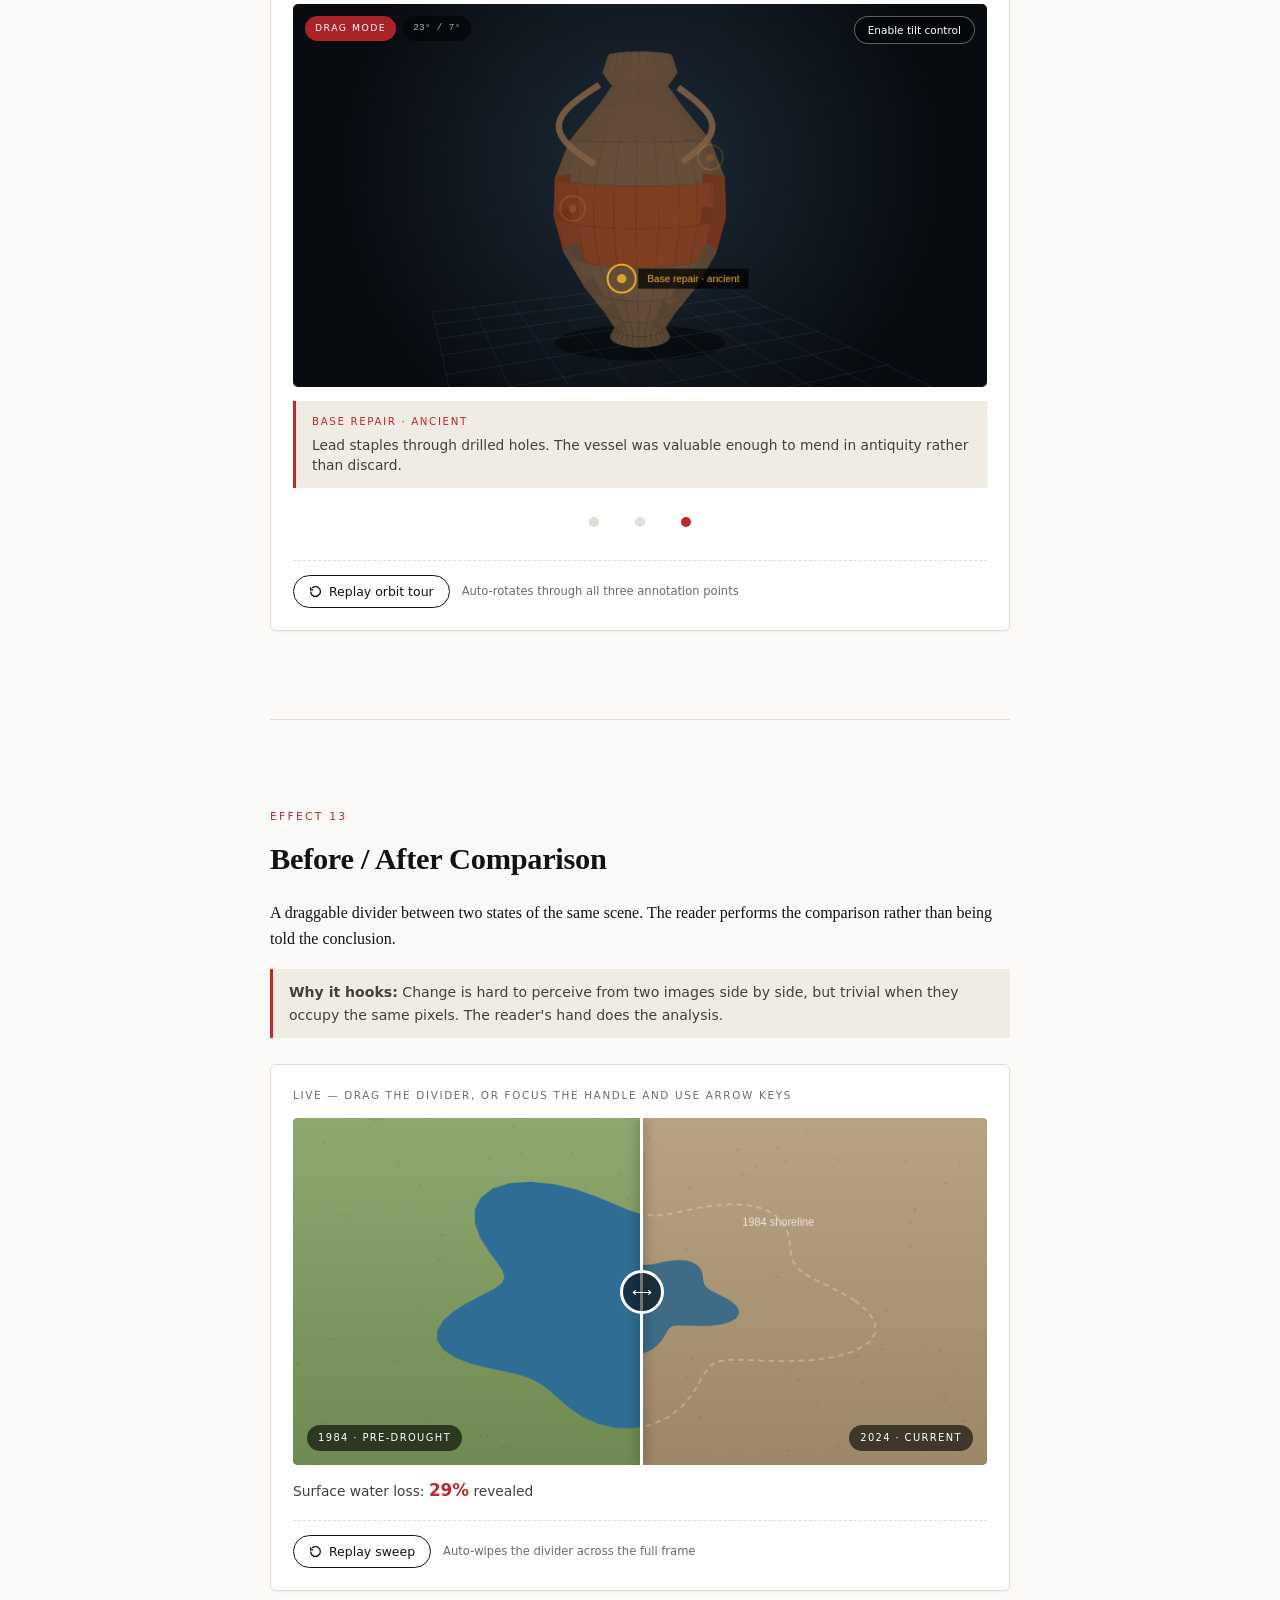
==== commit 7368e990: "Enhance accessibility and responsiveness across project files; update rules, README, HTML, CSS, and " ====
--- a/docs/index.html
+++ b/docs/index.html
@@ -2,7 +2,7 @@
 <html lang="en">
 <head>
 <meta charset="utf-8">
-<meta name="viewport" content="width=device-width,initial-scale=1">
+<meta name="viewport" content="width=device-width,initial-scale=1,maximum-scale=1,user-scalable=no,viewport-fit=cover">
 <!-- 1. Document title -->
 <title>Fifteen Storytelling Effects — Interactive Demo</title>
 
@@ -181,7 +181,7 @@
   <div class="why reveal"><b>Why it hooks:</b> Curiosity is rewarded on demand. Density rises only for readers who want it.</div>
 
   <div class="demo">
-    <div class="demo-label">Live — hover or tab to any column</div>
+    <div class="demo-label">Live — tap, hover, or tab to any column</div>
     <div class="bars" id="bars"></div>
     <div class="replaybar">
       <button type="button" class="replay" data-replay="bars">
@@ -225,7 +225,7 @@
   <div class="why reveal"><b>Why it hooks:</b> Responsiveness implies aliveness. A surface that reacts feels authored for you specifically.</div>
 
   <div class="demo">
-    <div class="demo-label">Live — move your cursor across the field</div>
+    <div class="demo-label">Live — move your cursor or tap across the field</div>
     <canvas id="orbs" aria-label="Interactive particle field"></canvas>
     <div class="replaybar">
       <button type="button" class="replay" data-replay="orbs">
@@ -245,7 +245,7 @@
   <div class="why reveal"><b>Why it hooks:</b> Detective structure. The reader becomes co-investigator; the conclusion is withheld until evidence is assembled.</div>
 
   <div class="demo">
-    <div class="demo-label">Live — hover pins, drag the timeline</div>
+    <div class="demo-label">Live — tap or hover pins, drag the timeline</div>
     <div class="frame">
       <div class="grid"></div>
       <canvas id="scrub" width="700" height="290" aria-label="Reconstructed timeline"></canvas>
@@ -327,7 +327,7 @@
   <div class="why reveal"><b>Why it hooks:</b> Each recurrence produces a small recognition reward. The technique operates continuously rather than as discrete moments of spectacle, which is what makes a page <em>feel</em> authored.</div>
 
   <div class="demo">
-    <div class="demo-label">Live — hover any coloured name, bar, dot or band</div>
+    <div class="demo-label">Live — tap, hover, or focus any coloured name, bar, dot or band</div>
 
     <p class="thread-prose">
       Three districts reported sharply different outcomes.
--- a/docs/styles.css
+++ b/docs/styles.css
@@ -22,6 +22,10 @@
 /* ---------- 02 BASE ---------- */
 *{box-sizing:border-box}
 
+html{
+  touch-action:pan-y;
+}
+
 body{
   margin:0;
   background:var(--paper);
@@ -29,6 +33,7 @@
   font-family:var(--serif);
   line-height:1.6;
   -webkit-font-smoothing:antialiased;
+  touch-action:pan-y;
 }
 
 .wrap{max-width:780px;margin:0 auto;padding:0 20px}
@@ -39,6 +44,7 @@
   background:var(--sand);
   padding:1px 5px;
   border-radius:3px;
+  overflow-wrap:anywhere;
 }
 
 kbd{
@@ -60,7 +66,8 @@
 
 /* ---------- 03 HERO ---------- */
 .hero{
-  height:100vh;
+  min-height:100vh;
+  min-height:100svh;
   position:relative;
   overflow:hidden;
   display:grid;
@@ -309,6 +316,7 @@
 .sticky-viz{
   position:sticky;
   top:12vh;
+  align-self:start;
   height:76vh;
   background:
     radial-gradient(circle at 50% 36%,rgba(255,255,255,.1),transparent 32%),
@@ -488,6 +496,20 @@
 /* ---------- 08 HOVER BARS ---------- */
 .bars{display:flex;align-items:flex-end;gap:7px;height:190px;position:relative;overflow:visible}
 
+.bar-tip-measure{
+  position:fixed;
+  left:-9999px;
+  top:-9999px;
+  visibility:hidden;
+  pointer-events:none;
+  font-family:var(--sans);
+  font-size:.7rem;
+  line-height:1.35;
+  padding:5px 9px;
+  white-space:normal;
+  text-align:center;
+}
+
 .bar{
   flex:1;
   height:0;
@@ -513,16 +535,16 @@
   position:absolute;
   bottom:102%;
   left:50%;
-  min-width:max-content;
-  max-width:min(80vw,190px);
-  translate:-50% 0;
+  width:var(--bar-tip-w,160px);
+  translate:calc(-50% + var(--bar-tip-x,0px)) 0;
   background:var(--ink);
   color:#fff;
   font-family:var(--sans);
   font-size:.7rem;
+  line-height:1.35;
   padding:5px 9px;
   border-radius:4px;
-  white-space:nowrap;
+  white-space:normal;
   text-align:center;
   overflow-wrap:normal;
   opacity:0;
@@ -532,7 +554,7 @@
 }
 
 .bar:hover::after,
-.bar:focus-visible::after{opacity:1;translate:-50% -6px}
+.bar:focus-visible::after{opacity:1;translate:calc(-50% + var(--bar-tip-x,0px)) -6px}
 
 /* ---------- 09 YOU DRAW IT ---------- */
 #drawWrap{position:relative;touch-action:none}
@@ -603,15 +625,23 @@
 
 .pin{
   position:absolute;
-  width:26px;
-  height:26px;
+  width:44px;
+  height:44px;
   padding:0;
   background:transparent;
-  border:2px solid var(--accent);
+  border:0;
   border-radius:50%;
   translate:-50% -50%;
   cursor:pointer;
   z-index:3;
+}
+
+.pin::before{
+  content:"";
+  position:absolute;
+  inset:9px;
+  border:2px solid var(--accent);
+  border-radius:50%;
   animation:pulse 2.4s ease-out infinite;
 }
 
@@ -619,7 +649,7 @@
   position:absolute;
   left:34px;
   top:-5px;
-  min-width:max-content;
+  min-width:min(120px,70vw);
   max-width:min(80vw,230px);
   background:rgba(0,0,0,.9);
   color:#fff;
@@ -627,8 +657,8 @@
   font-size:.72rem;
   padding:6px 10px;
   border-radius:4px;
-  white-space:nowrap;
-  overflow-wrap:normal;
+  white-space:normal;
+  overflow-wrap:anywhere;
   opacity:0;
   translate:-6px 0;
   transition:opacity .25s,translate .25s;
@@ -769,13 +799,79 @@
 
 /* ---------- 15 RESPONSIVE + A11Y ---------- */
 @media(max-width:720px){
-  .scrolly{grid-template-columns:1fr}
-  .sticky-viz{height:52vh}
-  .steps{gap:48vh;padding:22vh 0}
+  .scrolly{
+    display:block;
+    margin-top:24px;
+  }
+  .sticky-viz{
+    position:sticky;
+    top:12px;
+    top:calc(env(safe-area-inset-top,0px) + 12px);
+    z-index:10;
+    height:300px;
+    width:100%;
+    margin-bottom:18px;
+  }
+  .scrolly-object{
+    width:min(70%,280px);
+  }
+  .map-card{
+    padding:14px;
+  }
+  .map-kicker,
+  .map-caption,
+  .map-callout,
+  .map-label{
+    font-size:.58rem;
+  }
+  .map-callout{
+    max-width:132px;
+    border-radius:14px;
+    line-height:1.25;
+  }
+  .callout-a{left:8px}
+  .callout-b{right:8px}
+  .steps{
+    position:relative;
+    z-index:5;
+    display:flex;
+    flex-direction:column;
+    gap:0;
+    padding:0 0 240px;
+    margin-top:0;
+  }
+  .step{
+    width:min(100%,430px);
+    margin-inline:auto;
+    margin-bottom:260px;
+    background:rgba(255,255,255,.94);
+    box-shadow:0 10px 32px rgba(0,0,0,.08);
+    opacity:1;
+  }
+  .step:last-child{
+    margin-bottom:0;
+  }
   .mod{padding:64px 0}
   .mod h2{font-size:1.55rem}
   .bars{height:150px;gap:4px}
   .bar::after{font-size:.62rem}
+  #draw{height:240px}
+  #orbs{height:220px}
+  .frame{height:230px}
+  .px-stage{height:240px}
+}
+
+@media(max-width:720px) and (max-height:560px){
+  .sticky-viz{
+    height:260px;
+    min-height:0;
+  }
+  .steps{
+    padding-bottom:200px;
+  }
+  .step{
+    margin-bottom:210px;
+  }
 }
 
 @media(prefers-reduced-motion:reduce){
@@ -857,6 +953,9 @@
   transform-box:fill-box;
   transform-origin:center;
 }
+.th-el:focus-visible,
+.tl-band:focus-visible,
+.ent:focus-visible{outline:3px solid var(--accent2);outline-offset:3px}
 .th-el.dim{opacity:.18}
 .th-el.lit{opacity:1}
 
@@ -1164,23 +1263,34 @@
 
 .ar-dots{
   display:flex;
-  gap:8px;
+  gap:2px;
   justify-content:center;
   margin-top:12px;
 }
 
 .ar-dot{
-  width:10px;height:10px;
-  border-radius:50%;
-  background:var(--rule);
+  width:44px;
+  height:44px;
   border:none;
   padding:0;
+  background:transparent;
+  color:var(--rule);
   cursor:pointer;
+  display:grid;
+  place-items:center;
+  transition:transform .3s;
+}
+.ar-dot::before{
+  content:"";
+  width:10px;
+  height:10px;
+  border-radius:50%;
+  background:currentColor;
   transition:background .3s,transform .3s;
 }
-.ar-dot:hover{transform:scale(1.25)}
-.ar-dot.seen{background:var(--accent)}
-.ar-dot:focus-visible{outline:3px solid var(--accent2);outline-offset:3px}
+.ar-dot:hover::before{transform:scale(1.25)}
+.ar-dot.seen{color:var(--accent)}
+.ar-dot:focus-visible{outline:3px solid var(--accent2);outline-offset:0}
 
 @media(max-width:620px){
   .ar-tilt{font-size:.6rem;padding:6px 10px}
@@ -1196,10 +1306,15 @@
   touch-action:none;
   cursor:ew-resize;
   background:#0b1016;
+  container-type:inline-size;
 }
 .ba-layer{width:100%;height:auto;display:block}
 .ba-clip{position:absolute;inset:0;overflow:hidden;width:50%}
-.ba-clip .ba-layer{width:760px;max-width:none}
+.ba-clip .ba-layer{width:var(--ba-wrap-w,100%);max-width:none}
+
+@supports(width:100cqw){
+  .ba-clip .ba-layer{width:100cqw}
+}
 
 .ba-divider{
   position:absolute;
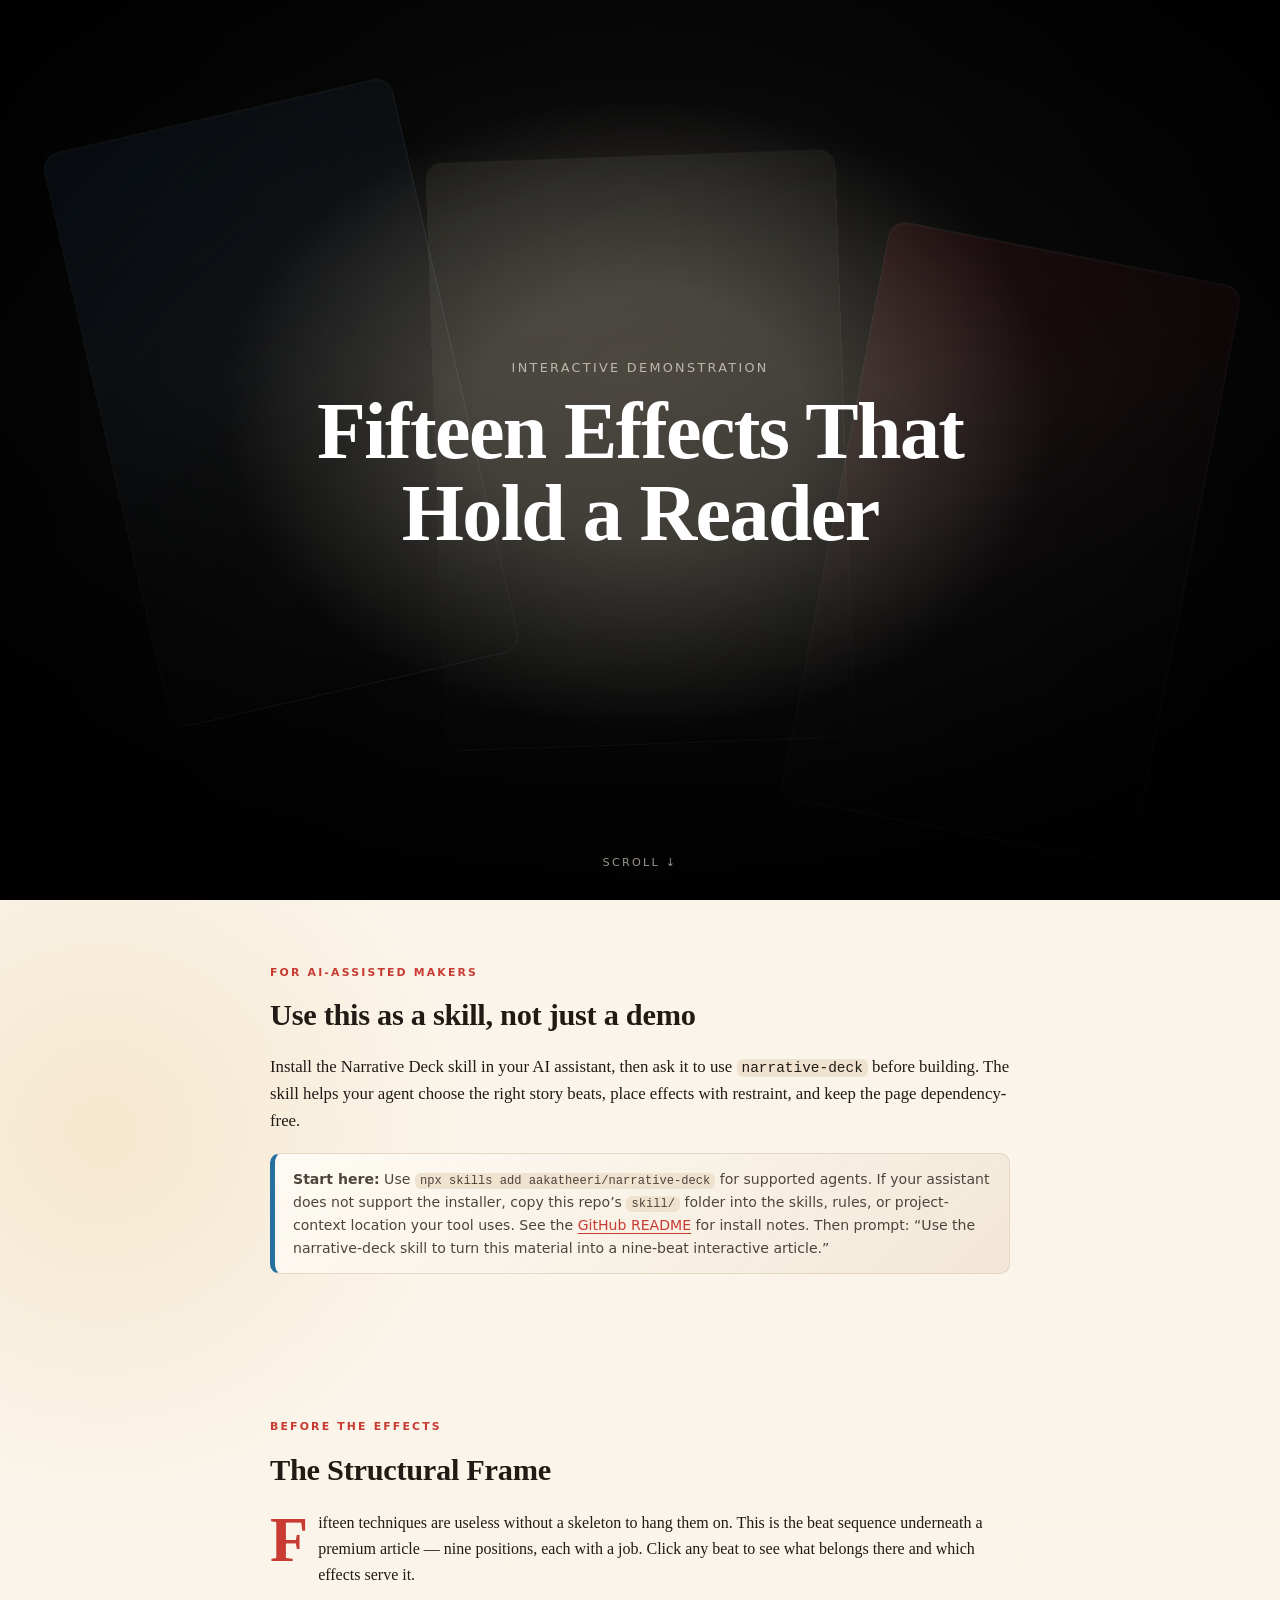
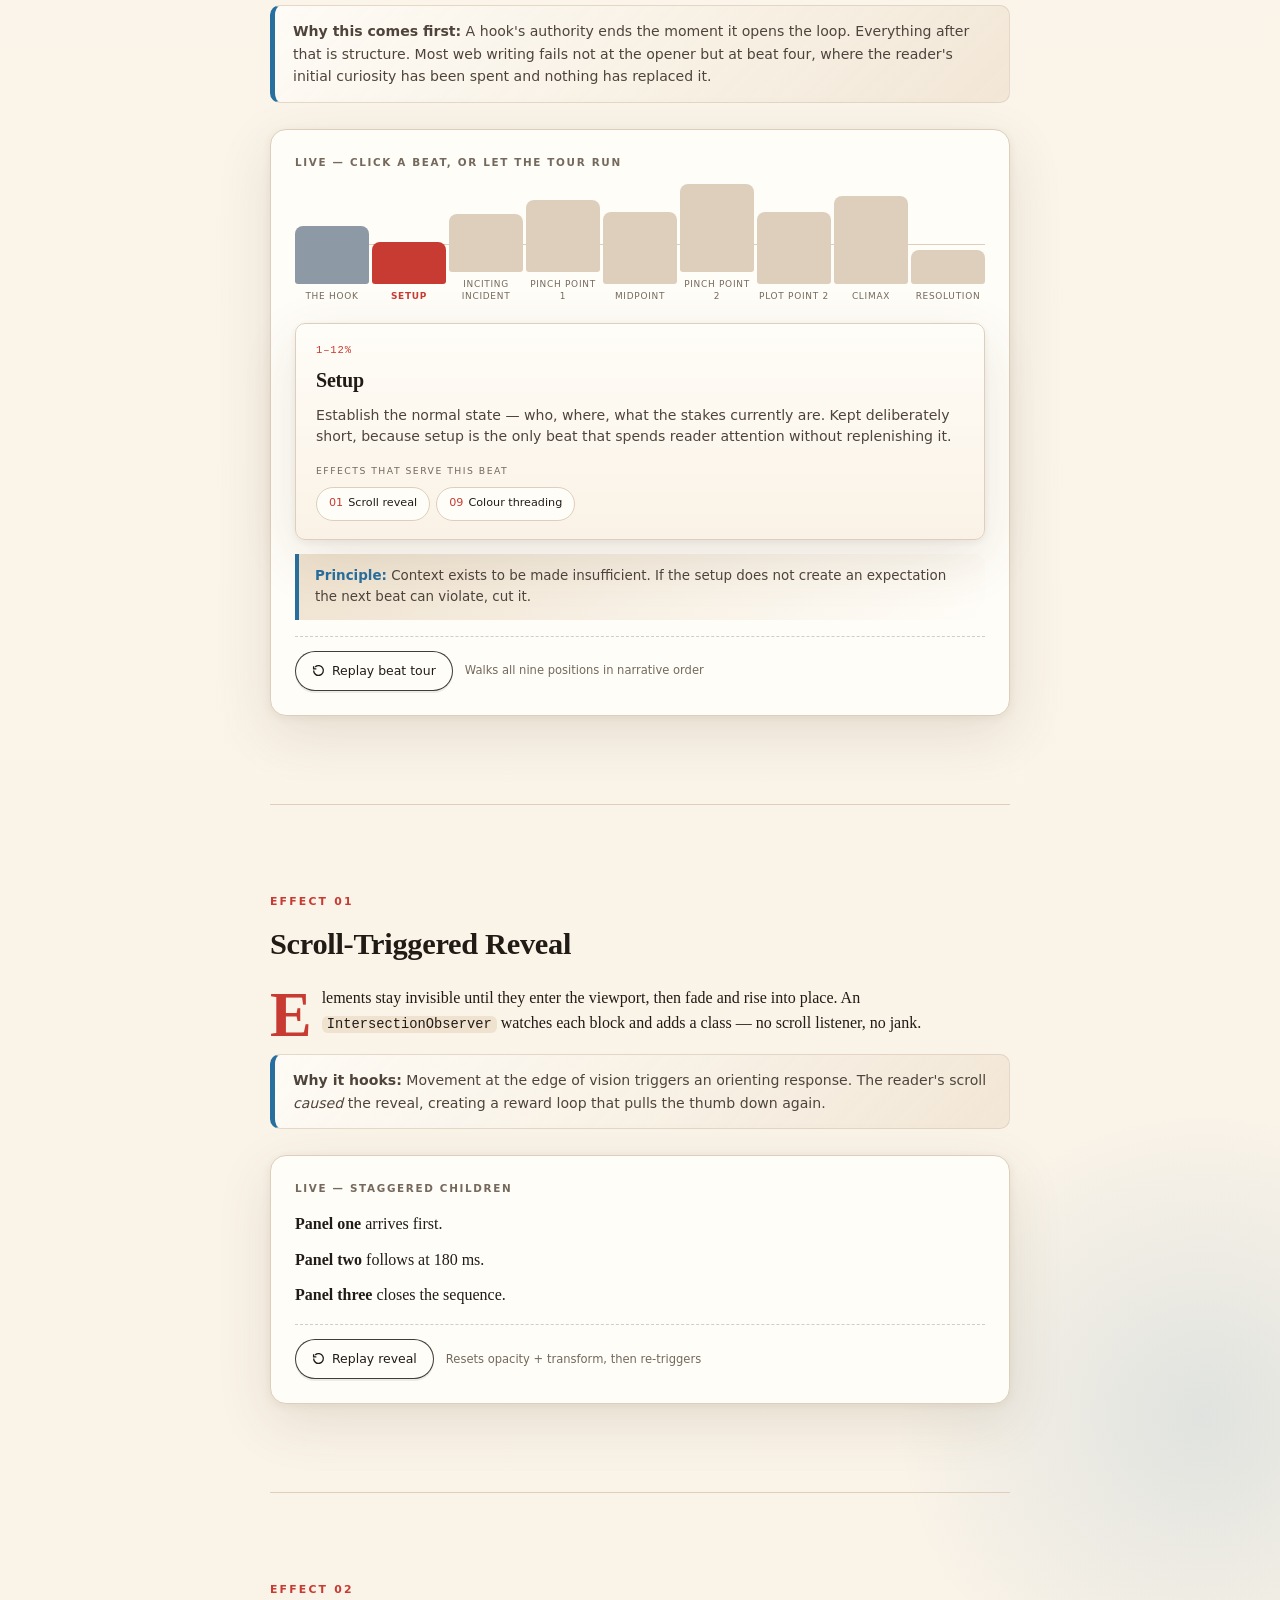
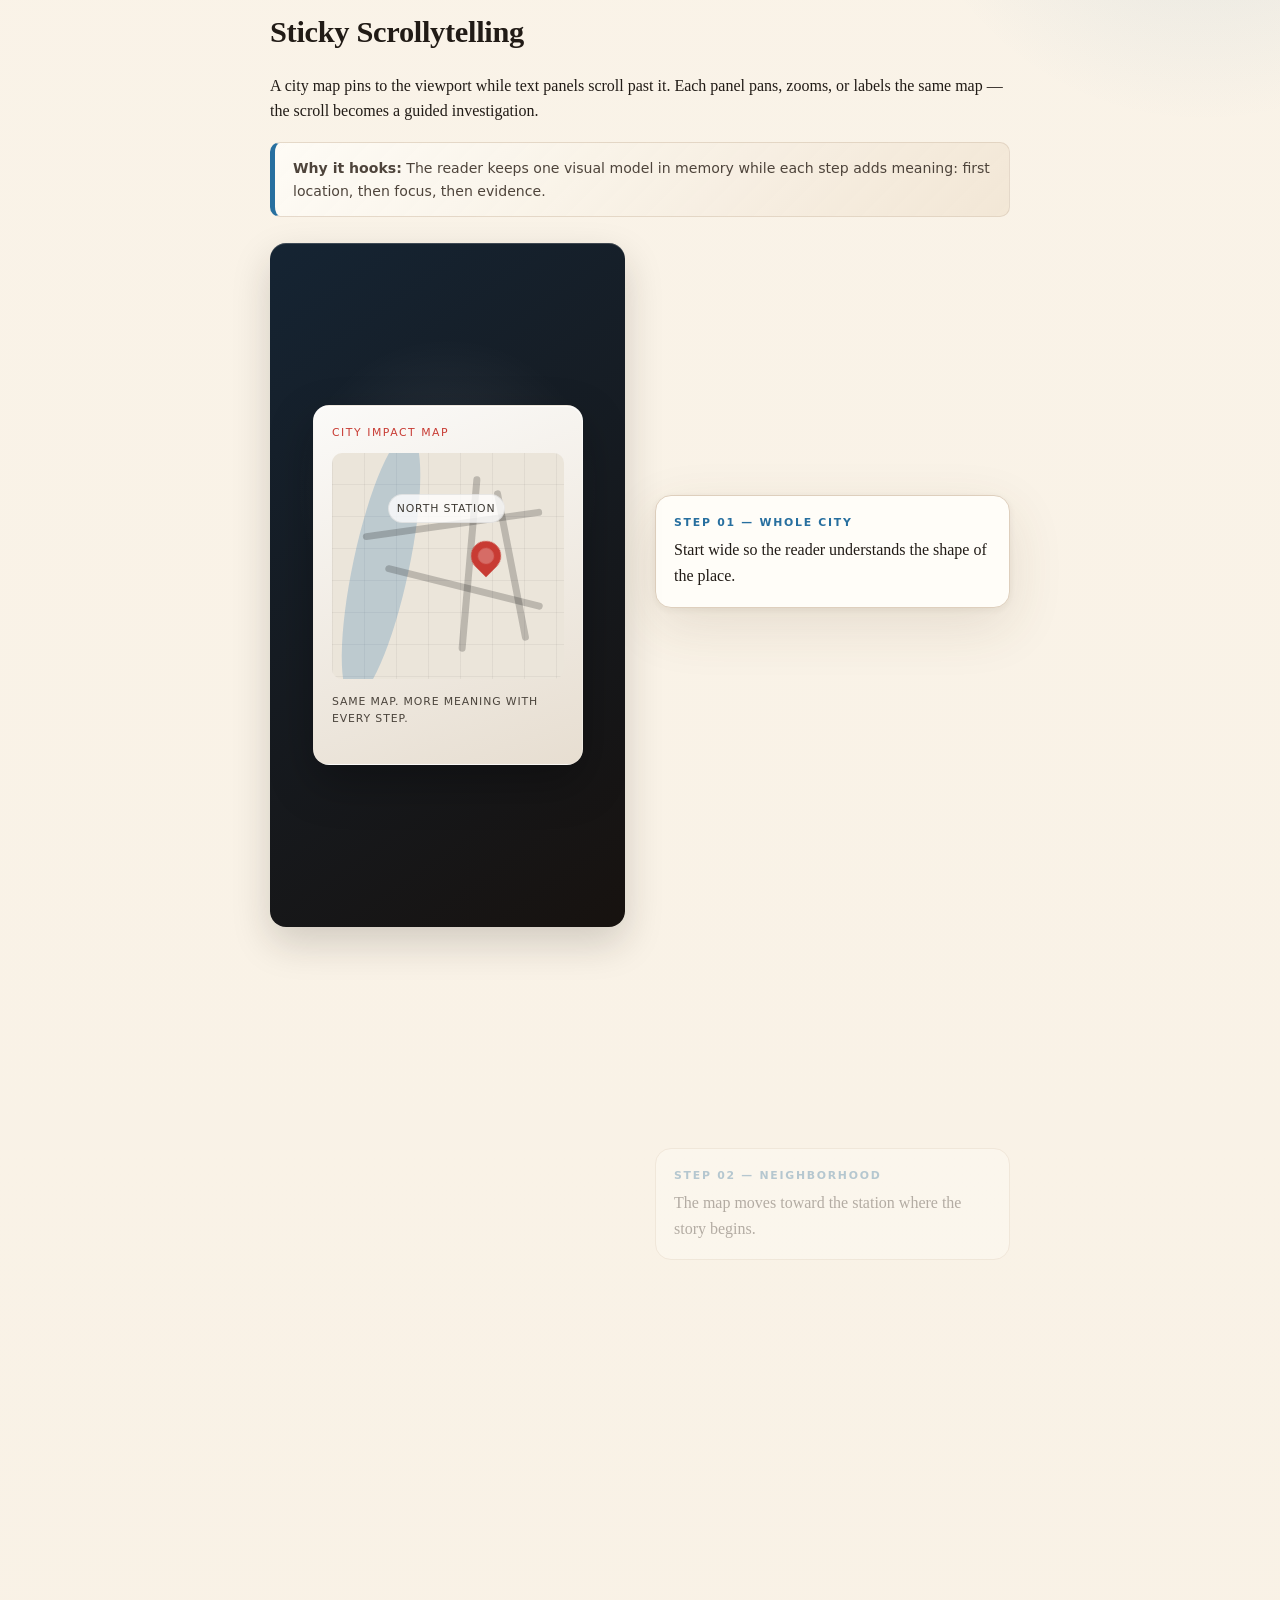
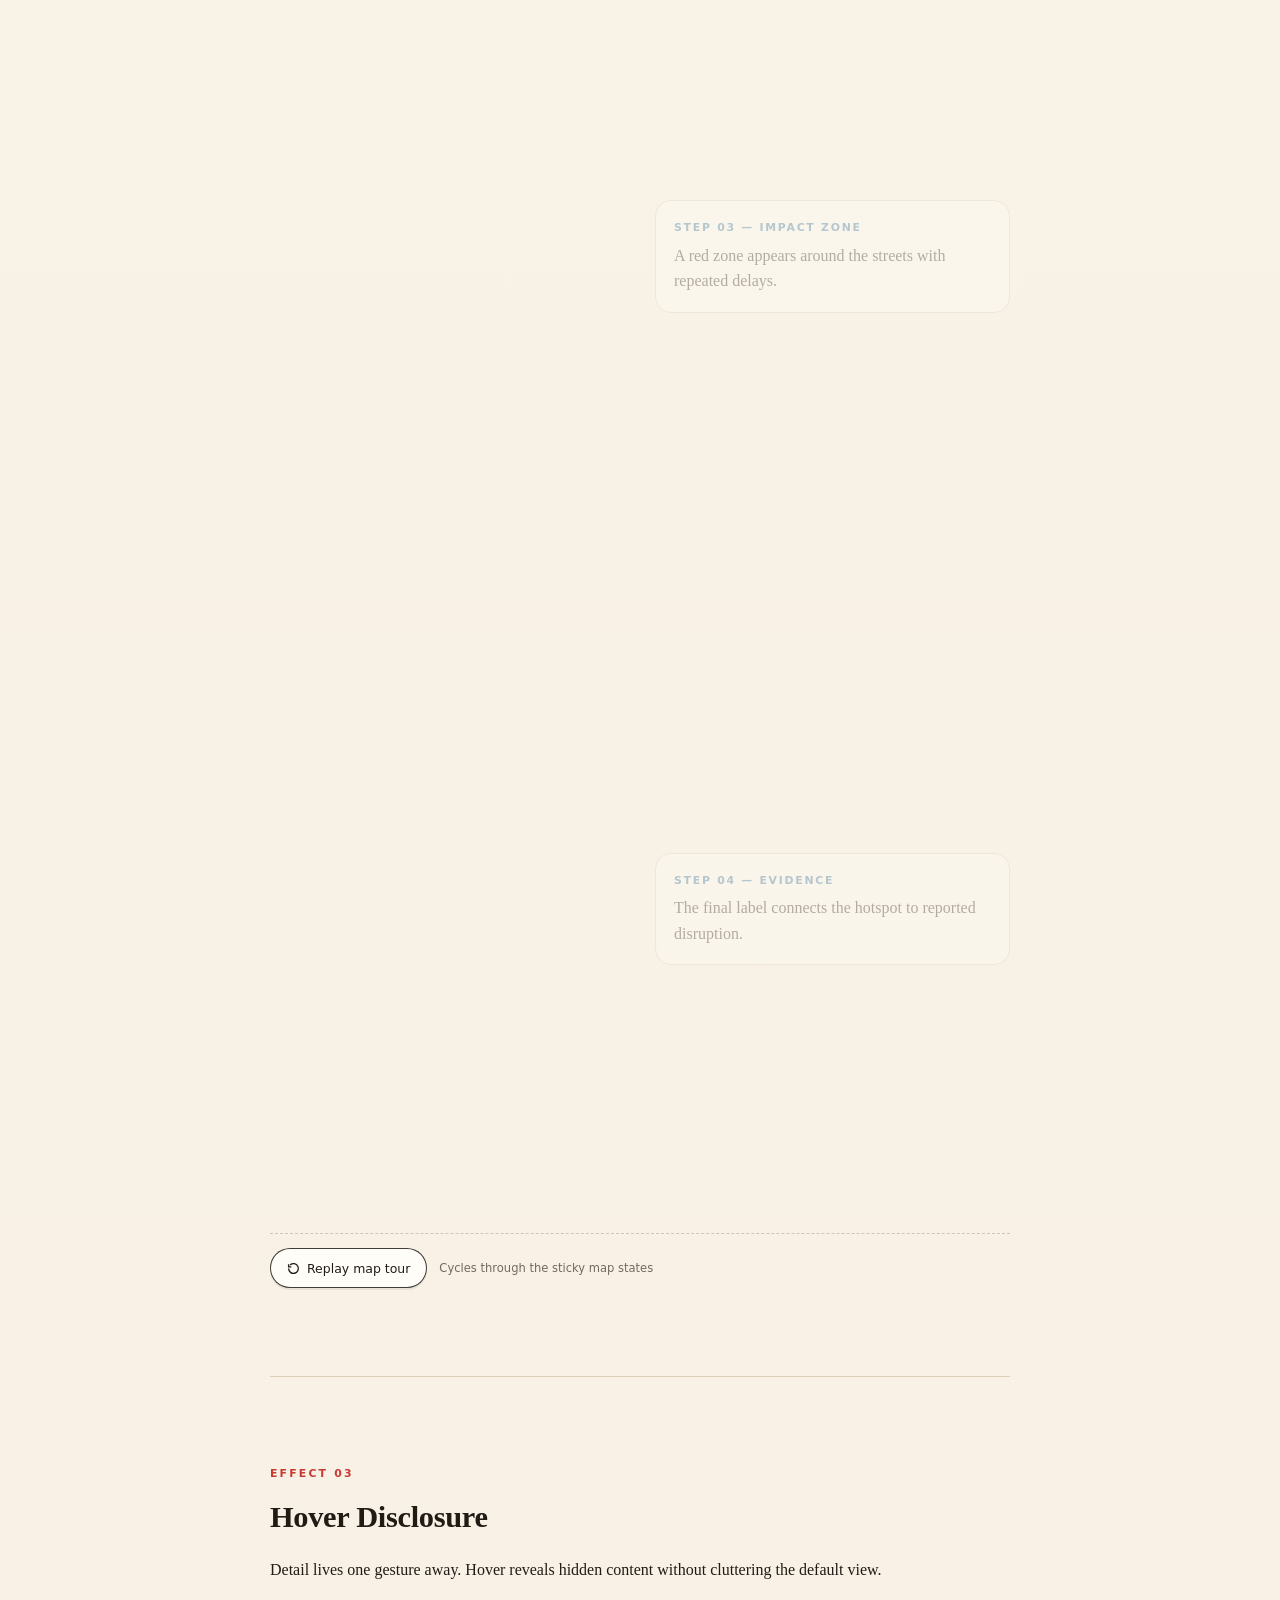
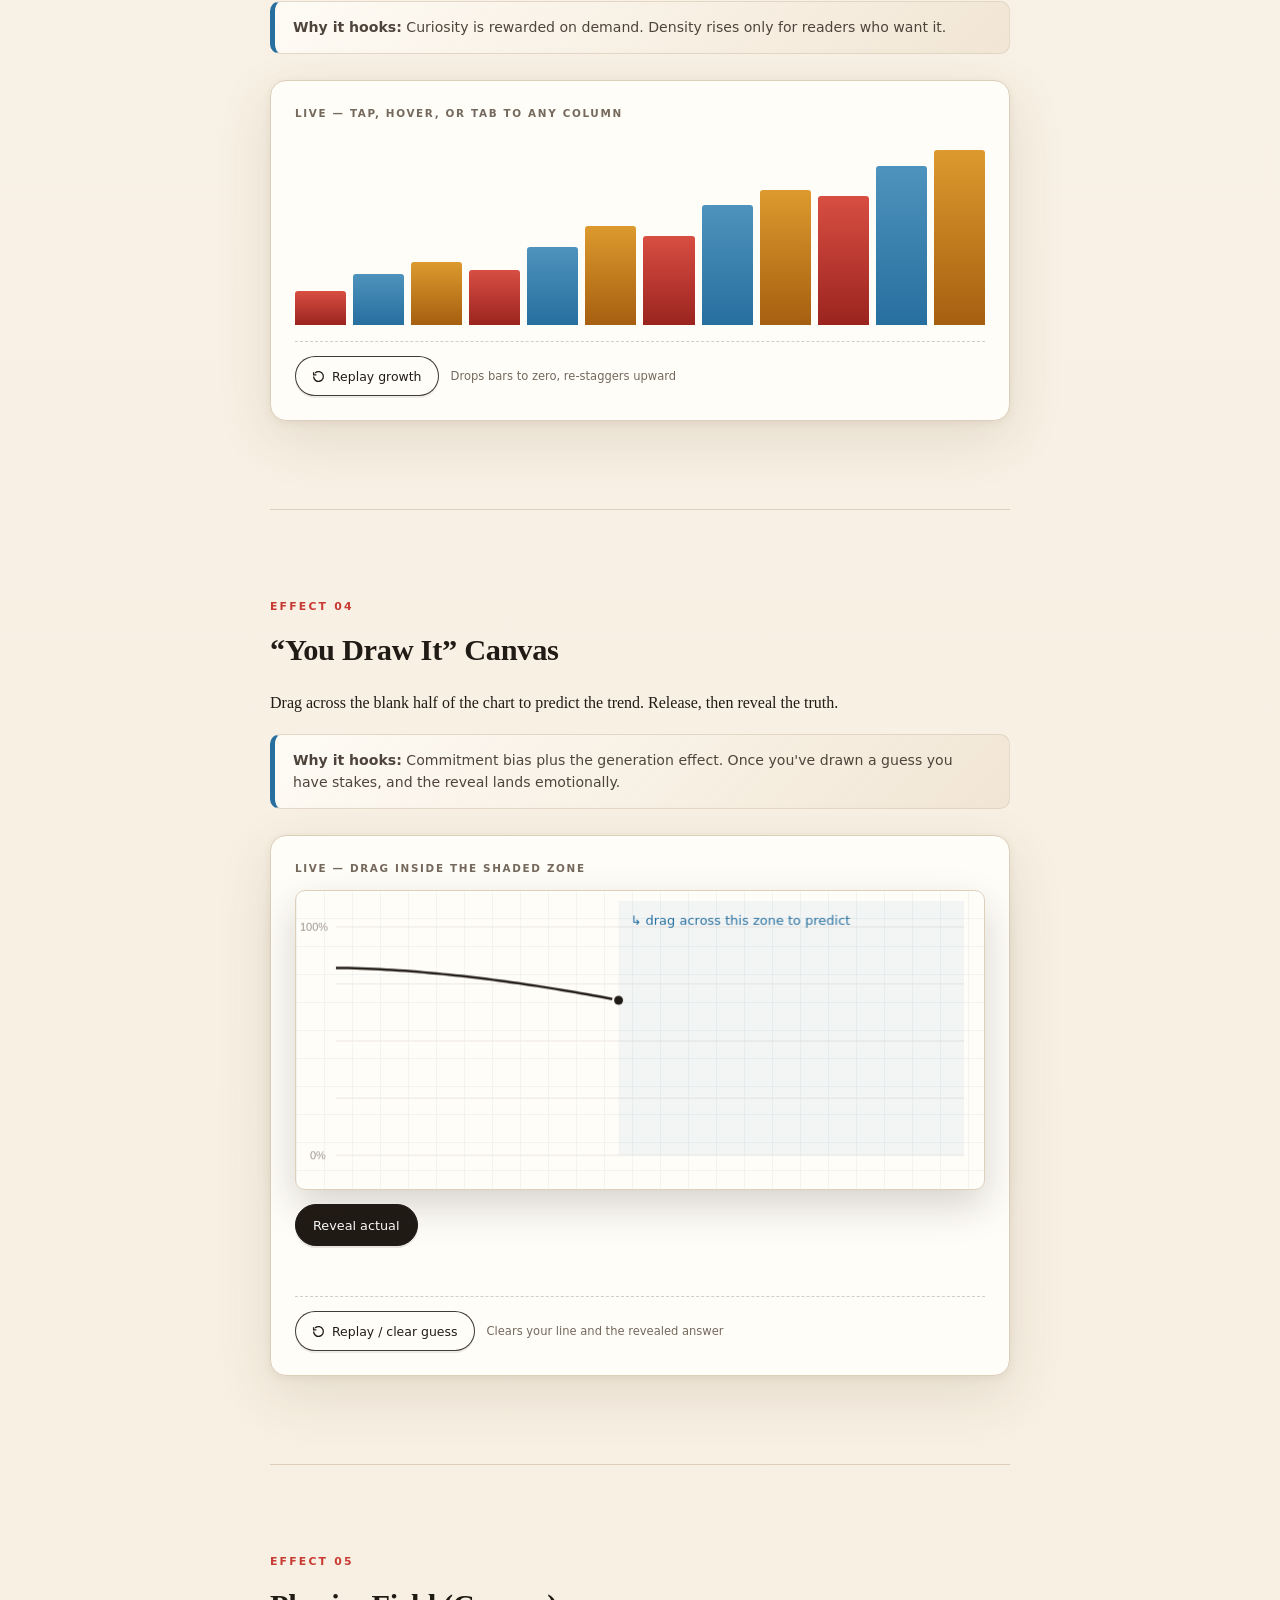
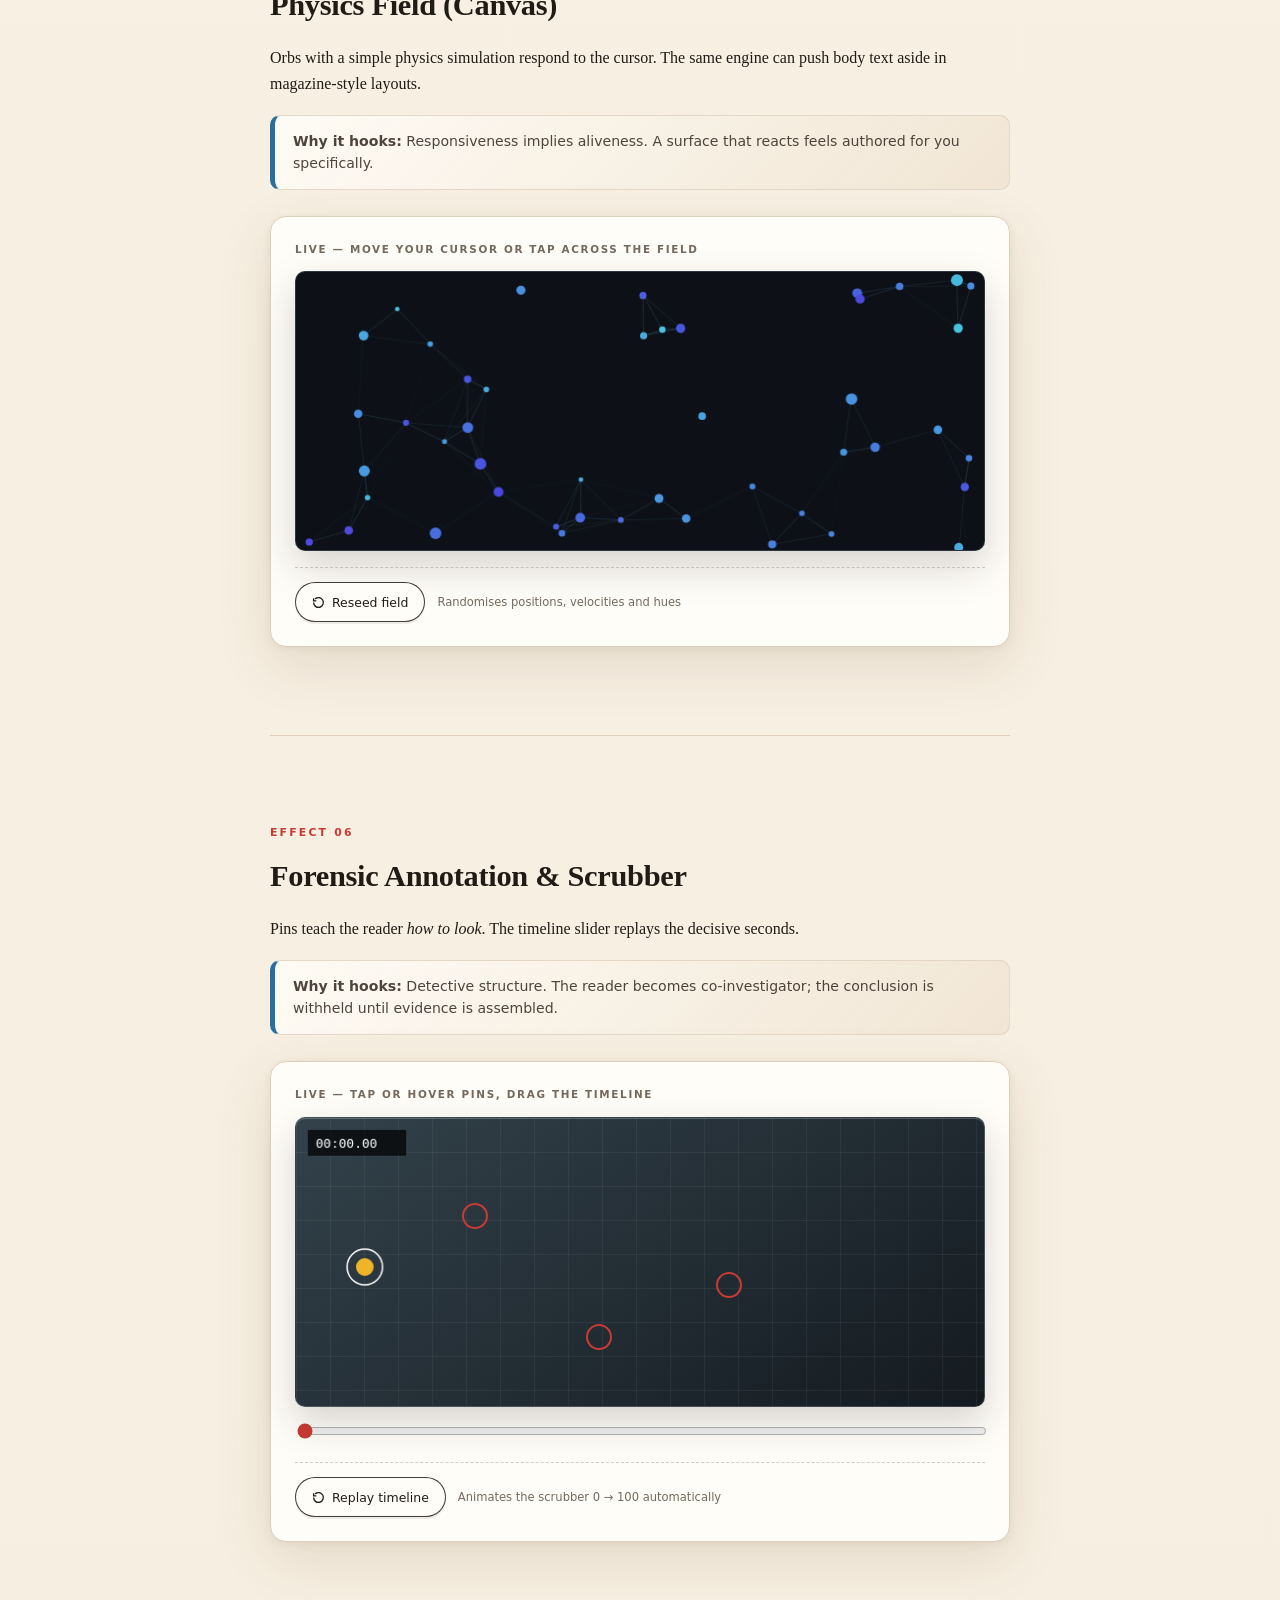
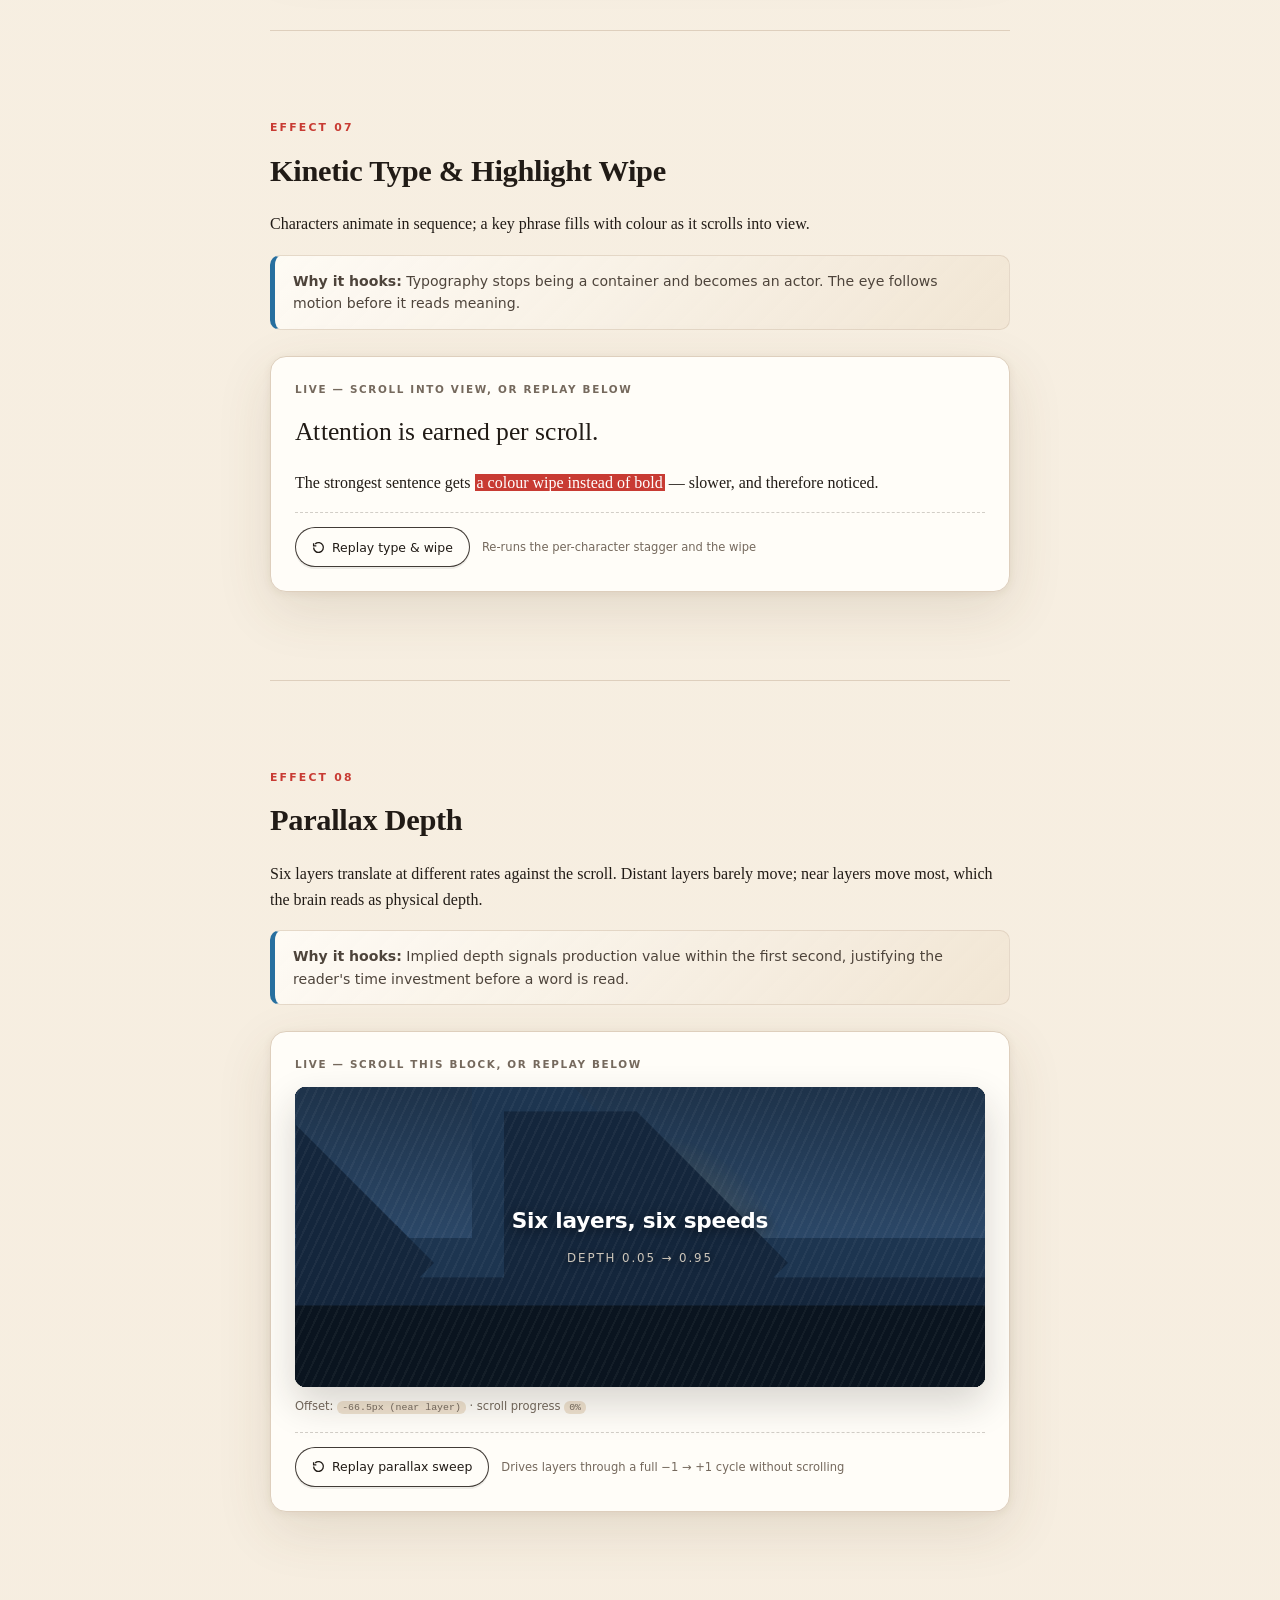
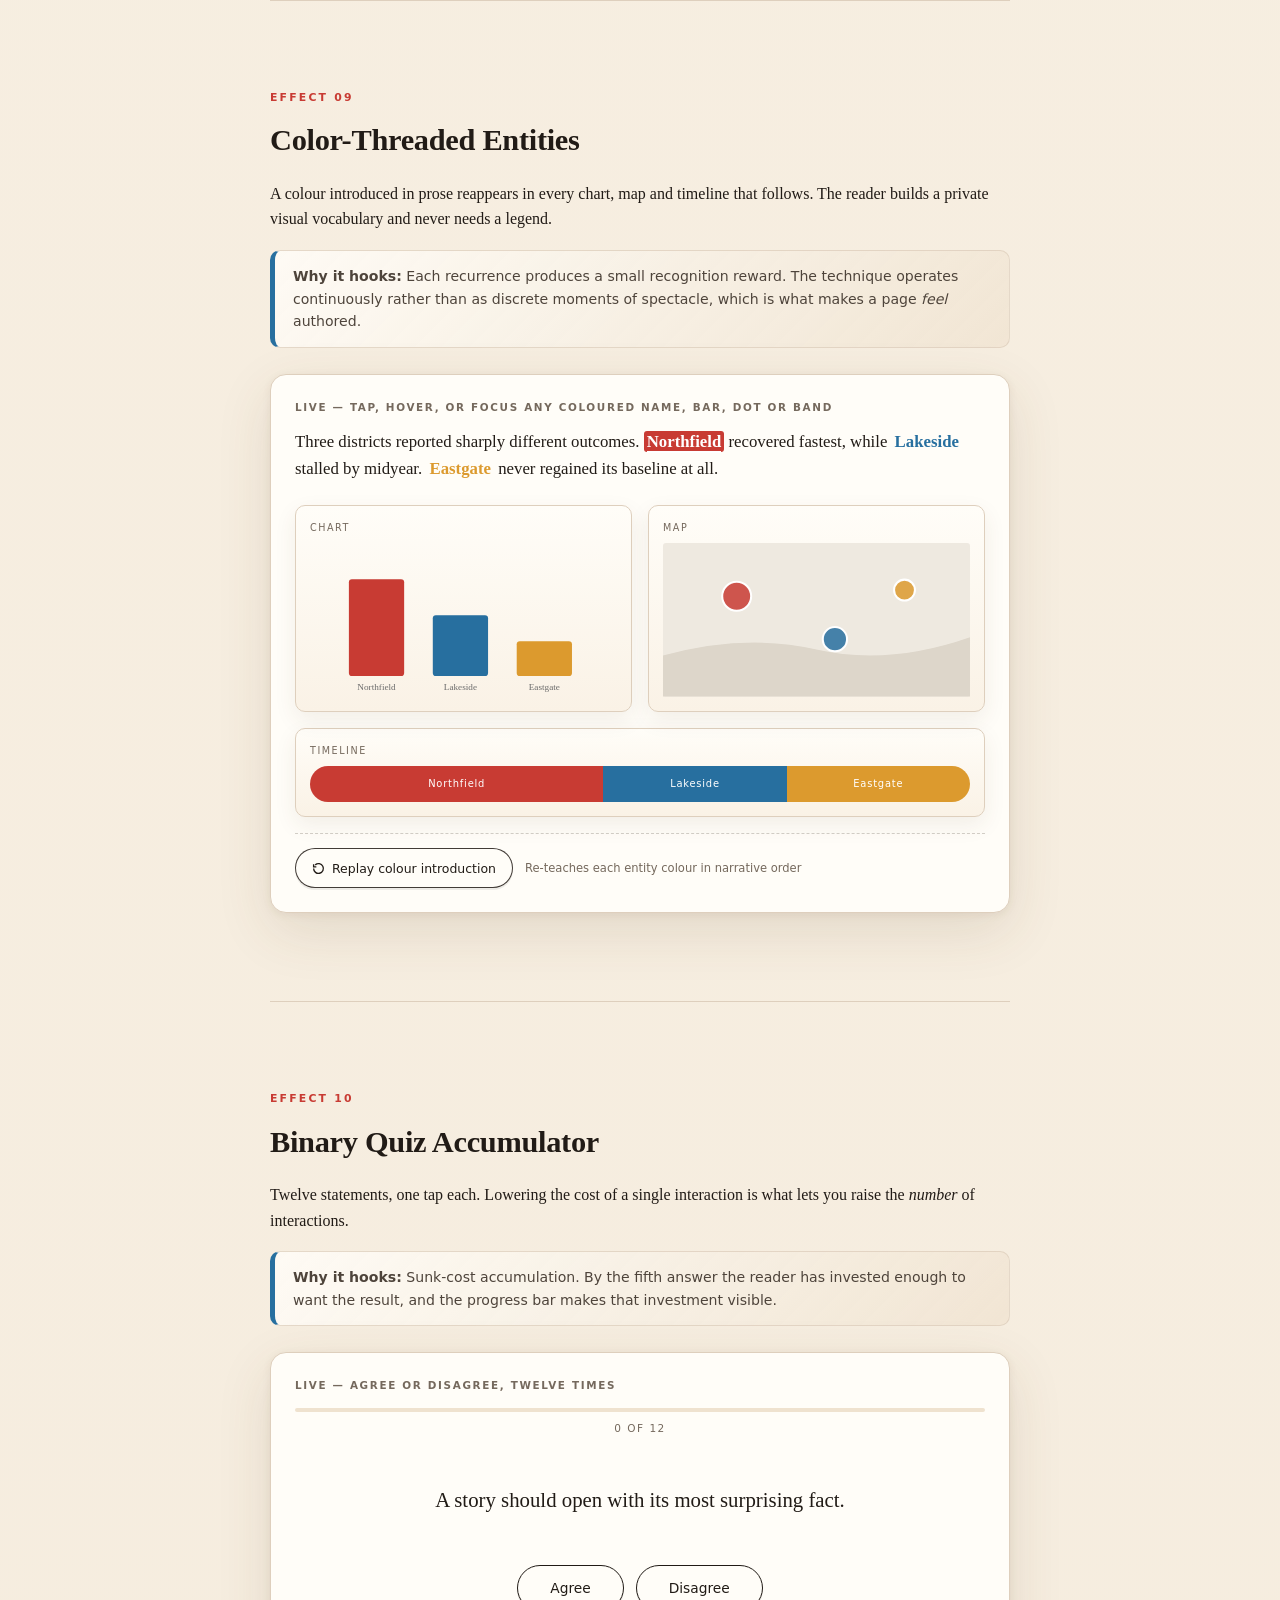
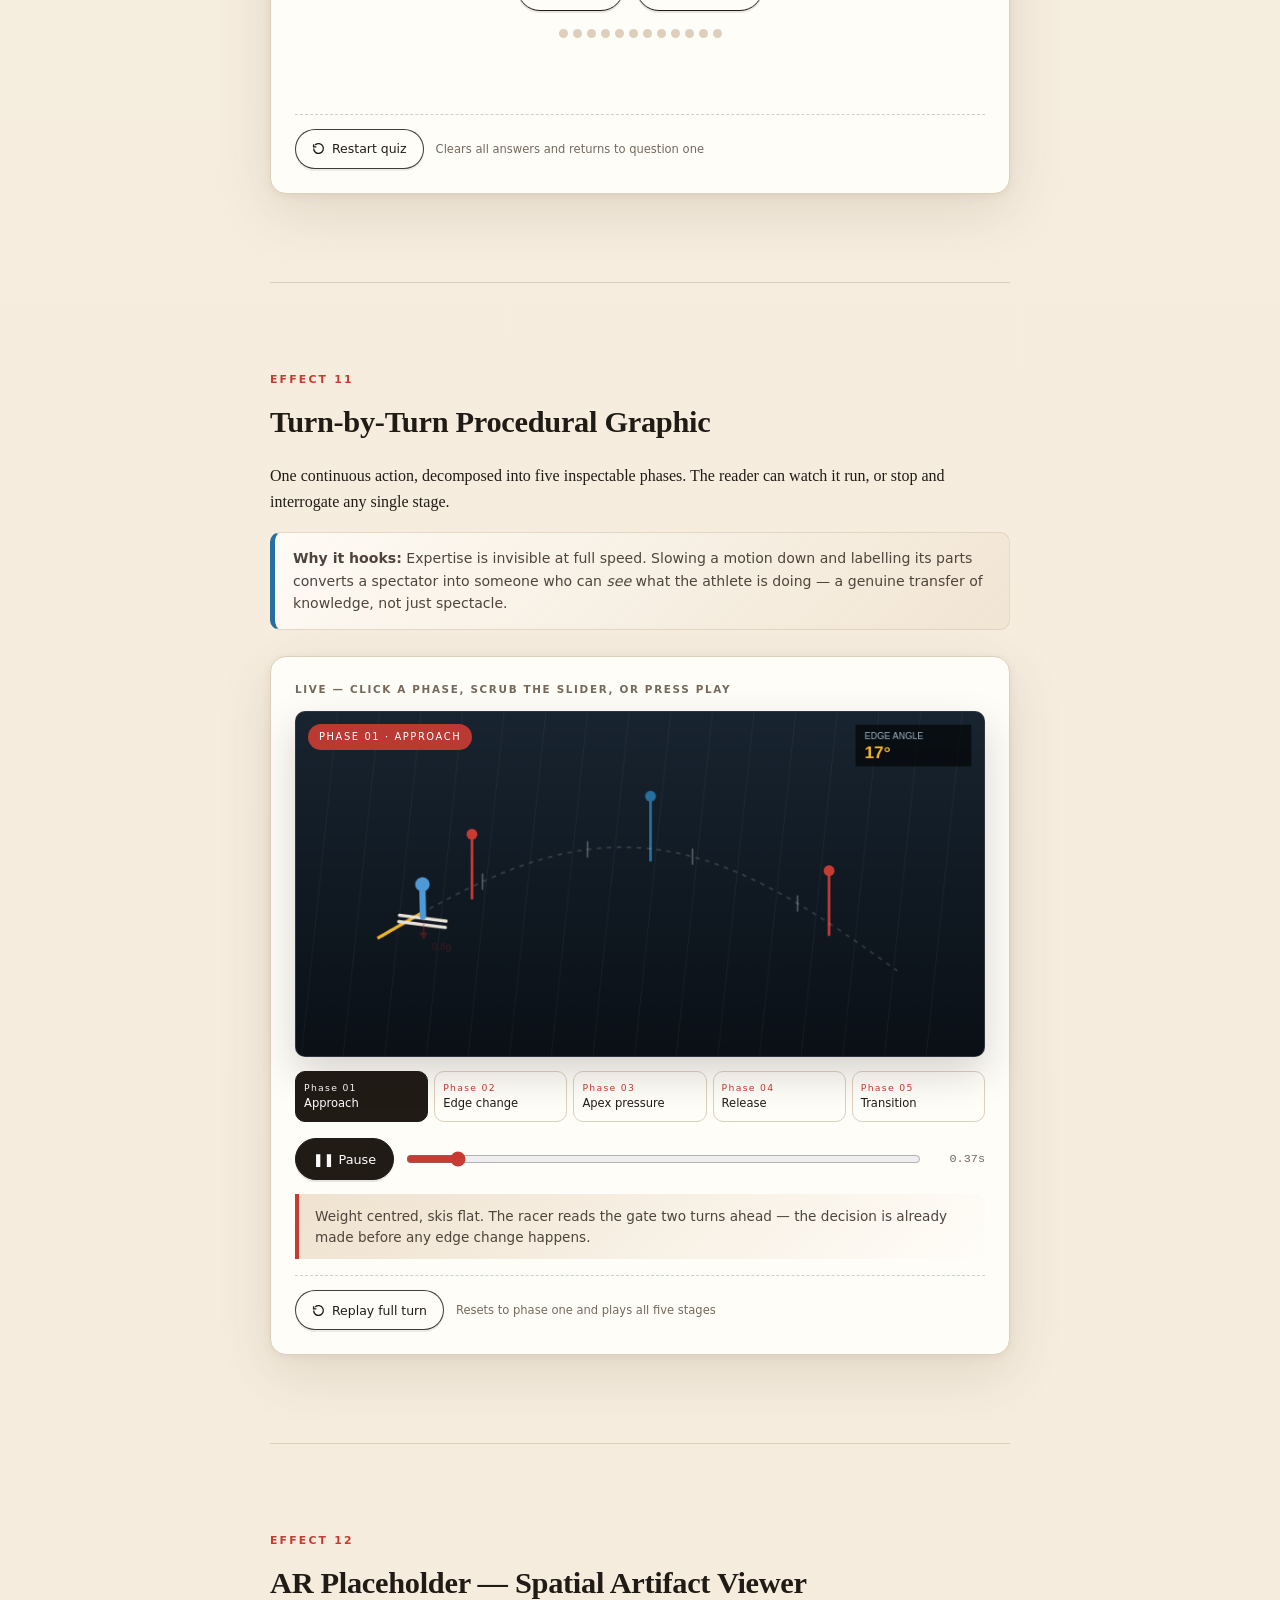
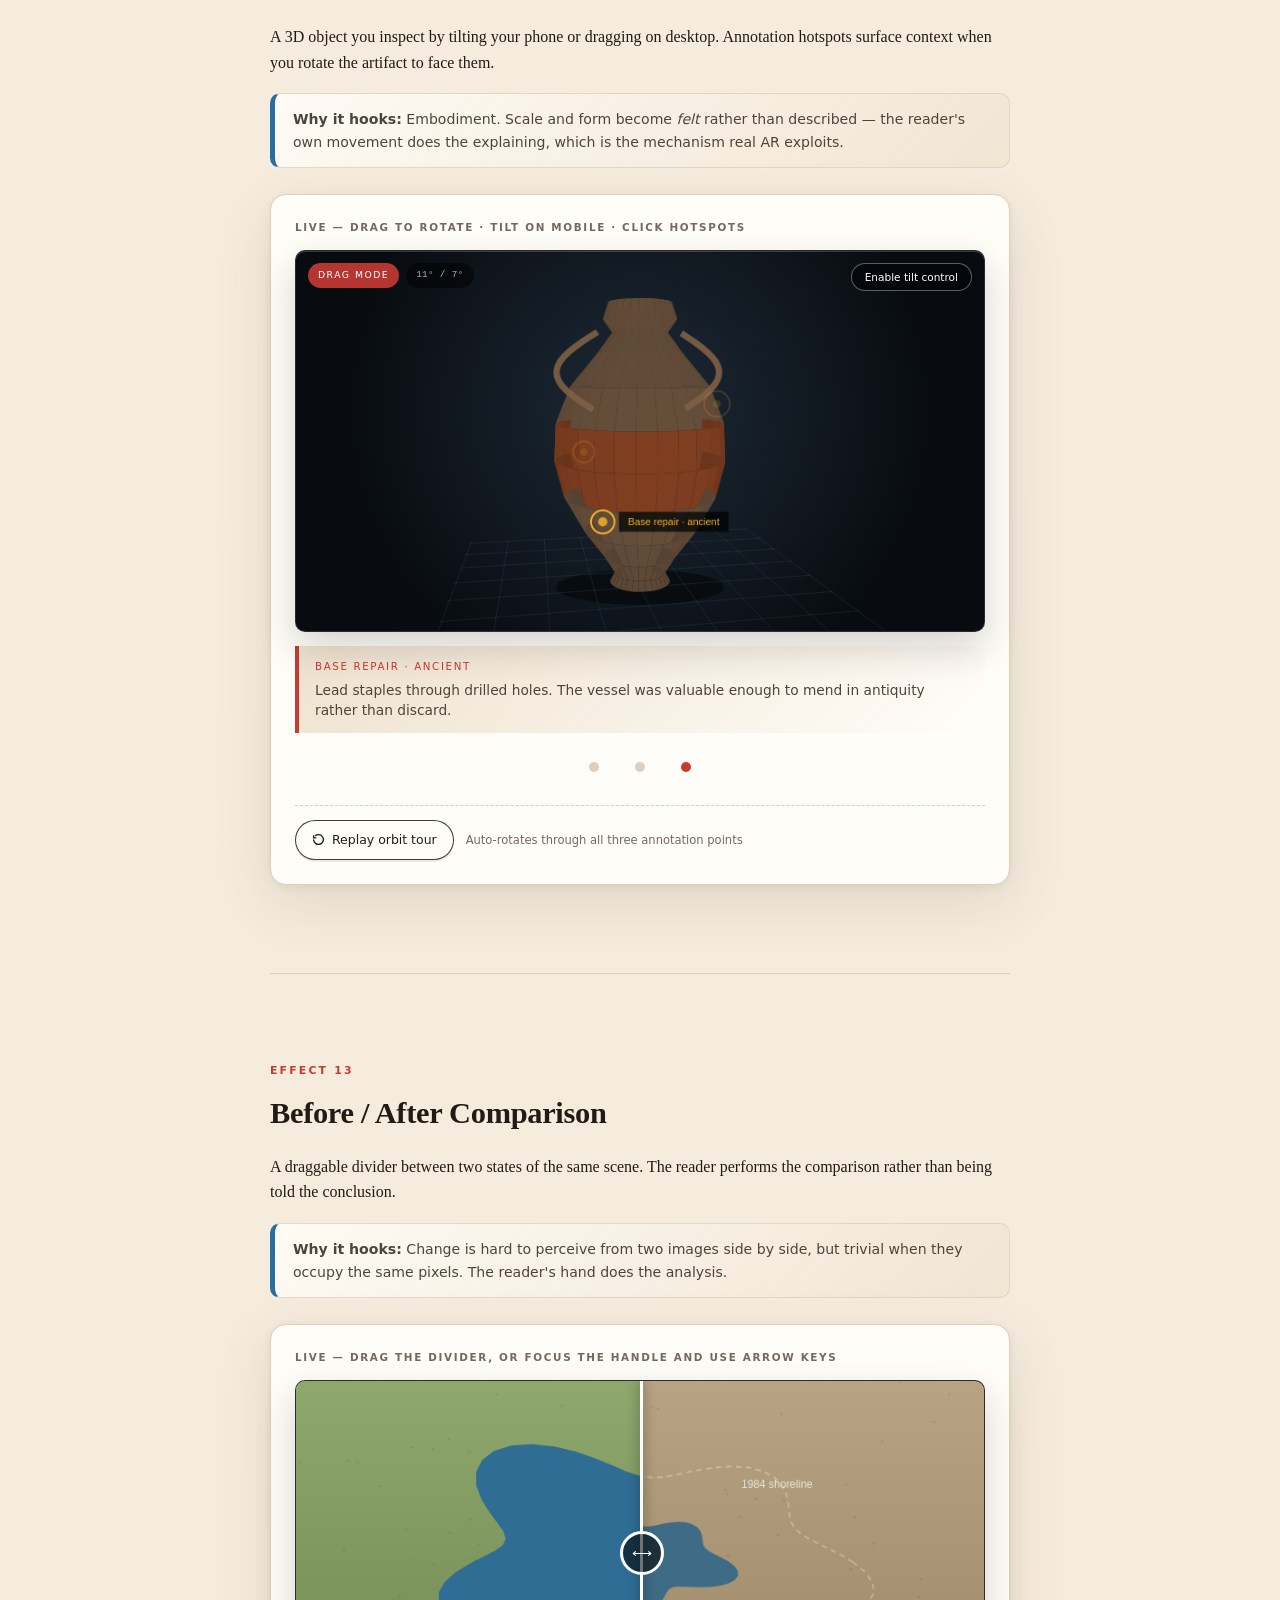
==== commit 9b354bb2: "Update Open Graph and Twitter meta tags for improved social media sharing" ====
--- a/docs/index.html
+++ b/docs/index.html
@@ -16,9 +16,15 @@
 <meta property="og:title" content="Fifteen Storytelling Effects — Interactive Demo">
 <meta property="og:description" content="A dependency-free interactive guide to narrative structure and fifteen storytelling effects for premium web presentations.">
 <meta property="og:url" content="https://aakatheeri.github.io/narrative-deck/">
-<meta name="twitter:card" content="summary">
+<meta property="og:image" content="https://repository-images.githubusercontent.com/1427733089/91e18d99-127a-499d-ac7e-3724af6c0cb8">
+<meta property="og:image:width" content="1280">
+<meta property="og:image:height" content="640">
+<meta property="og:image:alt" content="Narrative Deck preview image">
+<meta name="twitter:card" content="summary_large_image">
 <meta name="twitter:title" content="Fifteen Storytelling Effects — Interactive Demo">
 <meta name="twitter:description" content="A dependency-free interactive guide to narrative structure and fifteen storytelling effects for premium web presentations.">
+<meta name="twitter:image" content="https://repository-images.githubusercontent.com/1427733089/91e18d99-127a-499d-ac7e-3724af6c0cb8">
+<meta name="twitter:image:alt" content="Narrative Deck preview image">
 <script type="application/ld+json">
 {
   "@context": "https://schema.org",
--- a/docs/styles.css
+++ b/docs/styles.css
@@ -6,17 +6,24 @@
 
 /* ---------- 01 TOKENS ---------- */
 :root{
-  --ink:#121212;
-  --paper:#fbfaf8;
-  --rule:#e2ddd5;
-  --accent:#c1272d;
-  --accent2:#1a6aa8;
-  --muted:#6b6b6b;
-  --sand:#f1ece3;
+  --ink:#211b16;
+  --dark:#151719;
+  --paper:#f7efe2;
+  --card:#fffdf8;
+  --sand:#efe2cf;
+  --rule:#decfbd;
+  --accent:#c83b33;
+  --accent2:#276f9f;
+  --accent3:#dc9a2e;
+  --mint:#8ebf9f;
+  --muted:#75695d;
   --serif:"Iowan Old Style","Palatino Linotype",Georgia,serif;
-  --sans:"Helvetica Neue",Inter,system-ui,-apple-system,sans-serif;
+  --sans:"Avenir Next","Nunito Sans","Helvetica Neue",Inter,system-ui,-apple-system,sans-serif;
   --ease:cubic-bezier(.2,.8,.2,1);
-  --radius:6px;
+  --radius:16px;
+  --radius-sm:10px;
+  --shadow-card:0 18px 55px rgba(89,62,35,.12),0 2px 8px rgba(89,62,35,.07);
+  --shadow-media:0 16px 38px rgba(33,27,22,.18),inset 0 1px 0 rgba(255,255,255,.18);
 }
 
 /* ---------- 02 BASE ---------- */
@@ -28,7 +35,10 @@
 
 body{
   margin:0;
-  background:var(--paper);
+  background:
+    radial-gradient(circle at 8% 6%,rgba(220,154,46,.15),transparent 28vw),
+    radial-gradient(circle at 94% 16%,rgba(39,111,159,.12),transparent 24vw),
+    linear-gradient(180deg,#fbf5eb 0%,var(--paper) 46%,#f4eadb 100%);
   color:var(--ink);
   font-family:var(--serif);
   line-height:1.6;
@@ -43,17 +53,17 @@
   font-size:.86em;
   background:var(--sand);
   padding:1px 5px;
-  border-radius:3px;
+  border-radius:6px;
   overflow-wrap:anywhere;
 }
 
 kbd{
   font-family:var(--sans);
   font-size:.9em;
-  background:var(--ink);
+  background:var(--dark);
   color:#fff;
   padding:1px 6px;
-  border-radius:3px;
+  border-radius:6px;
 }
 
 #prog{
@@ -192,6 +202,7 @@
   letter-spacing:.2em;
   text-transform:uppercase;
   color:var(--accent);
+  font-weight:700;
   margin:0 0 10px;
 }
 
@@ -200,11 +211,13 @@
 .mod .why{
   font-family:var(--sans);
   font-size:.88rem;
-  background:var(--sand);
-  border-left:3px solid var(--accent);
-  padding:12px 16px;
+  background:linear-gradient(135deg,rgba(255,253,248,.84),rgba(239,226,207,.72));
+  border:1px solid rgba(222,207,189,.78);
+  border-left:5px solid var(--accent2);
+  border-radius:var(--radius-sm);
+  padding:14px 18px;
   margin:18px 0 26px;
-  color:#443f38;
+  color:#4e443b;
 }
 
 .maker-callout{
@@ -224,10 +237,10 @@
 
 .demo{
   border:1px solid var(--rule);
-  background:#fff;
+  background:var(--card);
   border-radius:var(--radius);
-  padding:22px;
-  box-shadow:0 1px 3px rgba(0,0,0,.05);
+  padding:24px;
+  box-shadow:var(--shadow-card);
 }
 
 .demo-flush{margin-top:20px}
@@ -238,6 +251,7 @@
   letter-spacing:.16em;
   text-transform:uppercase;
   color:var(--muted);
+  font-weight:700;
   margin-bottom:14px;
 }
 
@@ -248,7 +262,7 @@
   gap:12px;
   margin-top:16px;
   padding-top:14px;
-  border-top:1px dashed var(--rule);
+  border-top:1px dashed rgba(117,105,93,.32);
   flex-wrap:wrap;
 }
 
@@ -257,19 +271,21 @@
 .replay{
   font-family:var(--sans);
   font-size:.78rem;
-  padding:8px 15px;
-  border:1px solid var(--ink);
-  background:#fff;
+  min-height:40px;
+  padding:9px 16px;
+  border:1px solid rgba(33,27,22,.85);
+  background:var(--card);
   color:var(--ink);
   border-radius:999px;
   cursor:pointer;
   display:inline-flex;
   align-items:center;
   gap:7px;
-  transition:background .2s,color .2s,transform .2s;
-}
-
-.replay:hover{background:var(--ink);color:#fff;transform:translateY(-1px)}
+  box-shadow:0 2px 0 rgba(33,27,22,.08);
+  transition:background .2s,color .2s,transform .2s,box-shadow .2s;
+}
+
+.replay:hover{background:var(--ink);color:#fff;transform:translateY(-1px);box-shadow:0 7px 18px rgba(33,27,22,.14)}
 .replay:focus-visible{outline:3px solid var(--accent2);outline-offset:2px}
 .replay:disabled{opacity:.45;cursor:wait}
 .replay.accent{border-color:var(--accent);color:var(--accent)}
@@ -320,8 +336,9 @@
   height:76vh;
   background:
     radial-gradient(circle at 50% 36%,rgba(255,255,255,.1),transparent 32%),
-    linear-gradient(145deg,#101418,#17120f);
+    linear-gradient(145deg,#152433,#17120f);
   border-radius:var(--radius);
+  box-shadow:var(--shadow-media);
   overflow:hidden;
   display:grid;
   place-items:center;
@@ -342,7 +359,7 @@
   border:1px solid rgba(255,255,255,.14);
   border-radius:16px;
   background:linear-gradient(160deg,#fbfaf8,#e7ded1);
-  box-shadow:0 18px 45px rgba(0,0,0,.28);
+  box-shadow:0 18px 45px rgba(0,0,0,.28),inset 0 1px 0 rgba(255,255,255,.76);
 }
 
 .map-kicker,
@@ -473,7 +490,7 @@
 .steps{display:flex;flex-direction:column;gap:60vh;padding:28vh 0}
 
 .step{
-  background:#fff;
+  background:var(--card);
   border:1px solid var(--rule);
   border-radius:var(--radius);
   padding:18px;
@@ -481,7 +498,7 @@
   transition:opacity .4s,box-shadow .4s;
 }
 
-.step.active{opacity:1;box-shadow:0 6px 24px rgba(0,0,0,.09)}
+.step.active{opacity:1;box-shadow:var(--shadow-card)}
 
 .step b{
   display:block;
@@ -515,12 +532,15 @@
   height:0;
   border:none;
   padding:0;
-  background:linear-gradient(#5b8db8,#2c5f8a);
+  background:linear-gradient(#4e93bd,#276f9f);
   border-radius:3px 3px 0 0;
   position:relative;
   cursor:pointer;
   transition:height .7s var(--ease),filter .25s,transform .25s;
 }
+
+.bar:nth-child(3n+1){background:linear-gradient(#d84e42,#9b241f)}
+.bar:nth-child(3n){background:linear-gradient(#dc9a2e,#a65f10)}
 
 .bar:hover,
 .bar:focus-visible{
@@ -563,9 +583,14 @@
   width:100%;
   height:300px;
   display:block;
-  border-radius:4px;
-  background:#fcfbf9;
+  border-radius:var(--radius-sm);
+  background:
+    linear-gradient(90deg,rgba(39,111,159,.06) 1px,transparent 1px),
+    linear-gradient(0deg,rgba(39,111,159,.06) 1px,transparent 1px),
+    #fffdf8;
+  background-size:28px 28px;
   border:1px solid var(--rule);
+  box-shadow:var(--shadow-media);
   cursor:crosshair;
 }
 
@@ -574,17 +599,19 @@
 button.act{
   font-family:var(--sans);
   font-size:.8rem;
-  padding:9px 16px;
+  min-height:42px;
+  padding:10px 17px;
   border:1px solid var(--ink);
   background:var(--ink);
   color:#fff;
-  border-radius:4px;
+  border-radius:999px;
   cursor:pointer;
-  transition:opacity .2s,transform .2s;
-}
-
-button.act.ghost{background:transparent;color:var(--ink)}
-button.act:hover{opacity:.82;transform:translateY(-1px)}
+  box-shadow:0 2px 0 rgba(33,27,22,.1);
+  transition:opacity .2s,transform .2s,box-shadow .2s;
+}
+
+button.act.ghost{background:var(--card);color:var(--ink)}
+button.act:hover{opacity:.9;transform:translateY(-1px);box-shadow:0 7px 18px rgba(33,27,22,.12)}
 button.act:focus-visible{outline:3px solid var(--accent2);outline-offset:2px}
 
 #verdict{
@@ -593,6 +620,7 @@
   margin-top:12px;
   min-height:22px;
   color:var(--accent2);
+  font-weight:700;
 }
 
 /* ---------- 10 ORB FIELD ---------- */
@@ -600,17 +628,21 @@
   width:100%;
   height:280px;
   display:block;
-  border-radius:4px;
-  background:#0d1117;
+  border-radius:var(--radius-sm);
+  background:#101923;
+  border:1px solid rgba(255,255,255,.12);
+  box-shadow:var(--shadow-media);
 }
 
 /* ---------- 11 FORENSIC ---------- */
 .frame{
   position:relative;
   height:290px;
-  border-radius:5px;
+  border-radius:var(--radius-sm);
   overflow:hidden;
-  background:linear-gradient(145deg,#2f3a44,#151b21);
+  background:linear-gradient(145deg,#33424b,#141a20);
+  border:1px solid rgba(255,255,255,.12);
+  box-shadow:var(--shadow-media);
 }
 
 .frame .grid{
@@ -700,10 +732,11 @@
 .px-stage{
   position:relative;
   height:300px;
-  border-radius:5px;
+  border-radius:var(--radius-sm);
   overflow:hidden;
   background:#0b1016;
   isolation:isolate;
+  box-shadow:var(--shadow-media);
 }
 
 .px-layer{
@@ -844,8 +877,8 @@
     width:min(100%,430px);
     margin-inline:auto;
     margin-bottom:260px;
-    background:rgba(255,255,255,.94);
-    box-shadow:0 10px 32px rgba(0,0,0,.08);
+    background:rgba(255,253,248,.94);
+    box-shadow:var(--shadow-card);
     opacity:1;
   }
   .step:last-child{
@@ -886,9 +919,9 @@
 
 /* ---------- 16 COLOR THREADING ---------- */
 :root{
-  --ent-a:#c1272d;
-  --ent-b:#1a6aa8;
-  --ent-c:#e08c1a;
+  --ent-a:var(--accent);
+  --ent-b:var(--accent2);
+  --ent-c:var(--accent3);
 }
 
 .thread-prose{font-size:1.05rem;margin:0 0 22px}
@@ -930,9 +963,10 @@
 
 .thread-panel{
   border:1px solid var(--rule);
-  border-radius:4px;
-  padding:12px;
-  background:#fcfbf9;
+  border-radius:var(--radius-sm);
+  padding:14px;
+  background:linear-gradient(180deg,var(--card),#faf2e6);
+  box-shadow:0 8px 22px rgba(89,62,35,.08);
 }
 .thread-panel.full{margin-bottom:0}
 
@@ -959,7 +993,7 @@
 .th-el.dim{opacity:.18}
 .th-el.lit{opacity:1}
 
-.timeline{display:flex;height:34px;border-radius:3px;overflow:hidden}
+.timeline{display:flex;height:36px;border-radius:999px;overflow:hidden;box-shadow:inset 0 0 0 1px rgba(255,255,255,.28)}
 
 .tl-band{
   flex:1;
@@ -994,7 +1028,7 @@
 .quiz-fill{
   height:100%;
   width:0;
-  background:var(--accent);
+  background:linear-gradient(90deg,var(--accent),var(--accent3));
   border-radius:99px;
   transition:width .45s var(--ease);
 }
@@ -1033,16 +1067,18 @@
 .qb{
   font-family:var(--sans);
   font-size:.86rem;
+  min-height:46px;
   padding:12px 32px;
   border-radius:99px;
   border:1.5px solid var(--ink);
-  background:#fff;
+  background:var(--card);
   color:var(--ink);
   cursor:pointer;
-  transition:background .2s,color .2s,transform .15s;
-}
-.qb:hover{transform:translateY(-2px)}
-.qb.agree:hover{background:var(--accent2);border-color:var(--accent2);color:#fff}
+  box-shadow:0 2px 0 rgba(33,27,22,.1);
+  transition:background .2s,color .2s,transform .15s,box-shadow .2s;
+}
+.qb:hover{transform:translateY(-2px);box-shadow:0 9px 20px rgba(33,27,22,.13)}
+.qb.agree:hover{background:var(--mint);border-color:var(--mint);color:var(--dark)}
 .qb.disagree:hover{background:var(--ink);color:#fff}
 .qb:focus-visible{outline:3px solid var(--accent2);outline-offset:3px}
 .qb:disabled{opacity:.35;cursor:default;transform:none}
@@ -1061,7 +1097,7 @@
   background:var(--rule);
   transition:background .3s,transform .3s;
 }
-.dot.yes{background:var(--accent2);transform:scale(1.15)}
+.dot.yes{background:var(--mint);transform:scale(1.15)}
 .dot.no{background:var(--ink);transform:scale(1.15)}
 
 .quiz-result{
@@ -1078,9 +1114,11 @@
 /* ---------- 18 TURN-BY-TURN ---------- */
 .proc-stage{
   position:relative;
-  border-radius:5px;
+  border-radius:var(--radius-sm);
   overflow:hidden;
-  background:#0e1419;
+  background:#101923;
+  border:1px solid rgba(255,255,255,.12);
+  box-shadow:var(--shadow-media);
 }
 
 .proc-stage canvas{width:100%;height:auto;display:block}
@@ -1093,7 +1131,7 @@
   letter-spacing:.16em;
   text-transform:uppercase;
   color:#fff;
-  background:rgba(193,39,45,.9);
+  background:rgba(200,59,51,.92);
   padding:5px 11px;
   border-radius:99px;
   pointer-events:none;
@@ -1108,9 +1146,9 @@
 
 .ph{
   border:1px solid var(--rule);
-  background:#fff;
-  border-radius:4px;
-  padding:9px 7px;
+  background:var(--card);
+  border-radius:var(--radius-sm);
+  padding:10px 8px;
   cursor:pointer;
   text-align:left;
   font-family:var(--sans);
@@ -1153,10 +1191,11 @@
   font-family:var(--sans);
   font-size:.85rem;
   line-height:1.5;
-  color:#443f38;
-  background:var(--sand);
-  border-left:3px solid var(--accent);
-  padding:11px 15px;
+  color:#4e443b;
+  background:linear-gradient(135deg,var(--sand),rgba(255,253,248,.82));
+  border-left:4px solid var(--accent);
+  border-radius:0 var(--radius-sm) var(--radius-sm) 0;
+  padding:12px 16px;
   margin-top:14px;
   min-height:58px;
 }
@@ -1170,9 +1209,11 @@
 /* ---------- 19 AR PLACEHOLDER ---------- */
 .ar-stage{
   position:relative;
-  border-radius:5px;
+  border-radius:var(--radius-sm);
   overflow:hidden;
   background:radial-gradient(circle at 50% 42%,#1d2a36,#080c11 72%);
+  border:1px solid rgba(255,255,255,.12);
+  box-shadow:var(--shadow-media);
   touch-action:none;
   cursor:grab;
 }
@@ -1193,7 +1234,7 @@
   letter-spacing:.16em;
   text-transform:uppercase;
   color:#fff;
-  background:rgba(193,39,45,.88);
+  background:rgba(200,59,51,.9);
   padding:5px 10px;
   border-radius:99px;
 }
@@ -1238,8 +1279,9 @@
 .ar-hint.hide{opacity:0}
 
 .ar-readout{
-  border-left:3px solid var(--accent);
-  background:var(--sand);
+  border-left:4px solid var(--accent);
+  border-radius:0 var(--radius-sm) var(--radius-sm) 0;
+  background:linear-gradient(135deg,var(--sand),rgba(255,253,248,.82));
   padding:12px 16px;
   margin-top:14px;
   min-height:68px;
@@ -1258,7 +1300,7 @@
   font-family:var(--sans);
   font-size:.86rem;
   line-height:1.5;
-  color:#443f38;
+  color:#4e443b;
 }
 
 .ar-dots{
@@ -1300,12 +1342,14 @@
 /* ---------- 20 BEFORE/AFTER ---------- */
 .ba-wrap{
   position:relative;
-  border-radius:5px;
+  border-radius:var(--radius-sm);
   overflow:hidden;
   user-select:none;
   touch-action:none;
   cursor:ew-resize;
   background:#0b1016;
+  border:1px solid rgba(255,255,255,.12);
+  box-shadow:var(--shadow-media);
   container-type:inline-size;
 }
 .ba-layer{width:100%;height:auto;display:block}
@@ -1361,7 +1405,7 @@
   font-family:var(--sans);
   font-size:.86rem;
   margin-top:12px;
-  color:#443f38;
+  color:#4e443b;
 }
 .ba-stat b{color:var(--accent);font-size:1.05rem}
 
@@ -1369,7 +1413,9 @@
 /* ---------- 21 AUDIO WAVEFORM ---------- */
 #wave{
   width:100%;height:auto;display:block;
-  background:#0e1419;border-radius:4px;cursor:pointer;
+  background:#101923;border-radius:var(--radius-sm);cursor:pointer;
+  border:1px solid rgba(255,255,255,.12);
+  box-shadow:var(--shadow-media);
 }
 
 .wave-ctrl{display:flex;align-items:center;gap:14px;margin-top:12px}
@@ -1384,21 +1430,22 @@
   font-size:.76rem;color:var(--muted);
   cursor:pointer;padding:4px 11px;
   border:1px solid var(--rule);border-radius:99px;
-  background:#fff;transition:border-color .2s,color .2s;
-}
-.wave-speed:hover{border-color:var(--ink);color:var(--ink)}
+  background:var(--card);transition:border-color .2s,color .2s,background .2s;
+}
+.wave-speed:hover{border-color:var(--ink);color:var(--ink);background:var(--sand)}
 .wave-speed:focus-visible{outline:3px solid var(--accent2);outline-offset:2px}
 
 .transcript{
   margin-top:16px;max-height:210px;overflow-y:auto;
-  border:1px solid var(--rule);border-radius:4px;padding:6px;
+  border:1px solid var(--rule);border-radius:var(--radius-sm);padding:6px;
+  background:rgba(255,253,248,.68);
 }
 
 .tr-line{
   display:block;width:100%;text-align:left;
   font-family:var(--sans);font-size:.84rem;line-height:1.5;
   padding:8px 11px;border:none;background:transparent;
-  color:#5a554d;cursor:pointer;border-radius:3px;
+  color:#5a554d;cursor:pointer;border-radius:8px;
   transition:background .25s,color .25s;
 }
 .tr-line:hover{background:var(--sand)}
@@ -1432,19 +1479,20 @@
 .pw-track{display:flex;gap:4px;height:44px}
 
 .pw-cell{
-  flex:1;border-radius:3px;background:var(--rule);
+  flex:1;border-radius:6px;background:var(--rule);
   transition:background .35s,transform .35s;
   display:grid;place-items:center;
   font-family:var(--sans);font-size:.58rem;color:#fff;
 }
 .pw-cell.free{background:var(--accent2)}
 .pw-cell.locked{background:#2a2a2a}
-.pw-cell.edge{background:var(--accent);transform:scaleY(1.16)}
+.pw-cell.edge{background:var(--accent3);transform:scaleY(1.16)}
 
 .pw-out{display:grid;grid-template-columns:1fr 1fr;gap:14px;margin-top:20px}
 
 .pw-stat{
-  background:var(--sand);border-left:3px solid var(--accent);
+  background:linear-gradient(135deg,var(--sand),rgba(255,253,248,.82));border-left:4px solid var(--accent);
+  border-radius:0 var(--radius-sm) var(--radius-sm) 0;
   padding:11px 15px;font-family:var(--sans);
   font-size:.7rem;letter-spacing:.1em;text-transform:uppercase;color:var(--muted);
 }
@@ -1455,19 +1503,19 @@
 
 .pw-gate{
   position:relative;margin-top:20px;padding:22px 20px 20px;
-  border:1px solid var(--rule);border-radius:4px;
-  background:linear-gradient(#fff 0%,#fbfaf8 100%);
+  border:1px solid var(--rule);border-radius:var(--radius-sm);
+  background:linear-gradient(var(--card) 0%,#fbf2e7 100%);
   overflow:hidden;
 }
 
 .pw-gate-rule{
   position:absolute;top:0;left:0;right:0;height:3px;
-  background:linear-gradient(90deg,var(--accent) 0%,var(--accent2) 100%);
+  background:linear-gradient(90deg,var(--accent) 0%,var(--accent3) 50%,var(--accent2) 100%);
 }
 
 .pw-gate-copy{
   font-family:var(--sans);font-size:.88rem;line-height:1.55;
-  margin:0;color:#443f38;
+  margin:0;color:#4e443b;
 }
 .pw-gate-copy b{color:var(--accent)}
 
@@ -1513,7 +1561,7 @@
 .beat-node{
   width:100%;
   height:52px;
-  border-radius:3px;
+  border-radius:8px 8px 3px 3px;
   background:var(--rule);
   transition:background .35s,transform .35s;
   display:grid;
@@ -1556,10 +1604,11 @@
 
 .beat-detail{
   border:1px solid var(--rule);
-  border-radius:4px;
+  border-radius:var(--radius-sm);
   padding:18px 20px;
-  background:#fcfbf9;
+  background:linear-gradient(180deg,var(--card),#faf2e6);
   min-height:188px;
+  box-shadow:var(--shadow-card);
 }
 
 .beat-pos{
@@ -1580,7 +1629,7 @@
   font-family:var(--sans);
   font-size:.88rem;
   line-height:1.55;
-  color:#443f38;
+  color:#4e443b;
   margin:0 0 16px;
 }
 
@@ -1599,10 +1648,11 @@
 .beat-chip{
   font-family:var(--sans);
   font-size:.7rem;
-  padding:5px 11px;
+  min-height:34px;
+  padding:6px 12px;
   border-radius:99px;
   border:1px solid var(--rule);
-  background:#fff;
+  background:var(--card);
   color:var(--ink);
   cursor:pointer;
   text-decoration:none;
@@ -1617,11 +1667,12 @@
   font-family:var(--sans);
   font-size:.84rem;
   line-height:1.55;
-  background:var(--sand);
-  border-left:3px solid var(--accent2);
+  background:linear-gradient(135deg,var(--sand),rgba(255,253,248,.82));
+  border-left:4px solid var(--accent2);
+  border-radius:0 var(--radius-sm) var(--radius-sm) 0;
   padding:12px 16px;
   margin-top:14px;
-  color:#443f38;
+  color:#4e443b;
 }
 .beat-principle b{color:var(--accent2)}
 
@@ -1659,12 +1710,12 @@
   height:52px;
   border-radius:50%;
   border:1px solid var(--rule);
-  background:#fff;
+  background:var(--card);
   color:var(--ink);
   cursor:pointer;
   display:grid;
   place-items:center;
-  box-shadow:0 4px 18px rgba(0,0,0,.14);
+  box-shadow:0 10px 26px rgba(89,62,35,.18);
   transition:background .25s,color .25s,transform .25s,box-shadow .25s;
 }
 
@@ -1704,7 +1755,7 @@
   letter-spacing:.1em;
   text-transform:uppercase;
   color:var(--muted);
-  background:var(--paper);
+  background:var(--card);
   padding:3px 9px;
   border-radius:99px;
   border:1px solid var(--rule);
